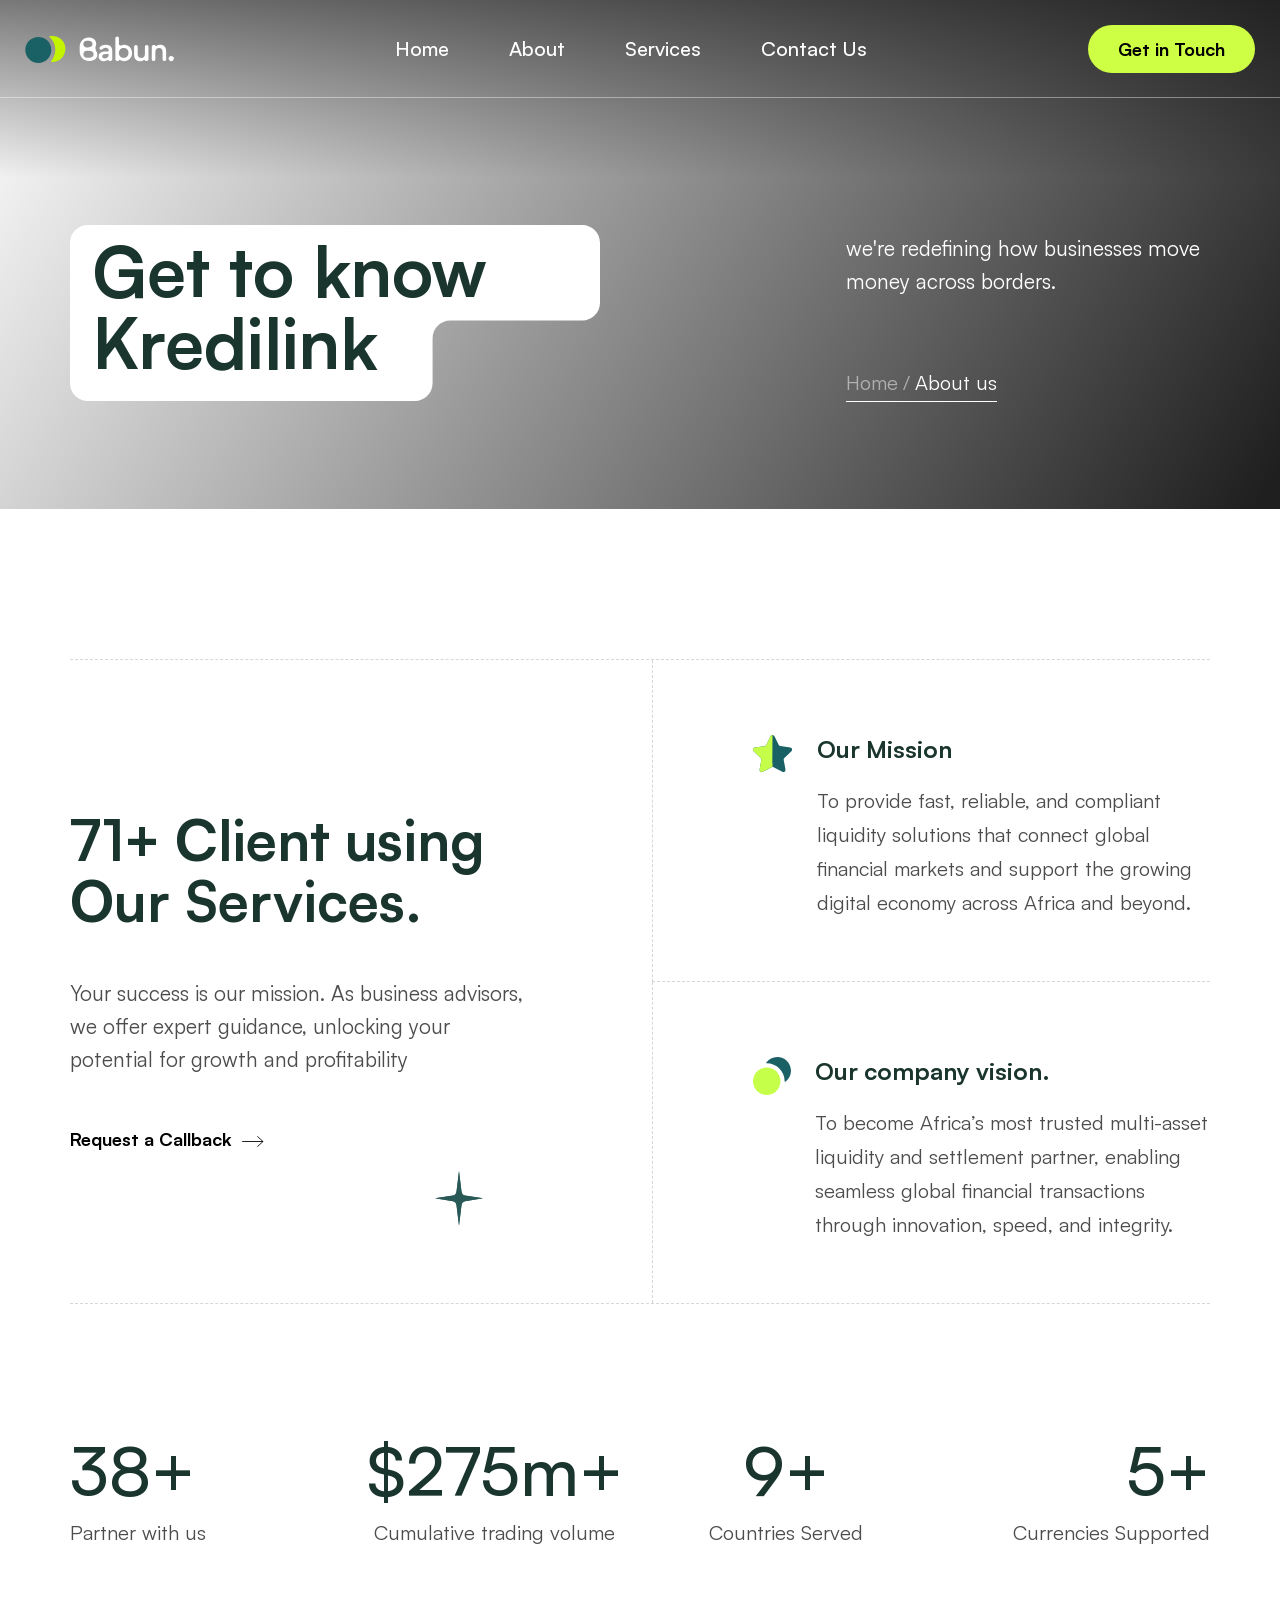
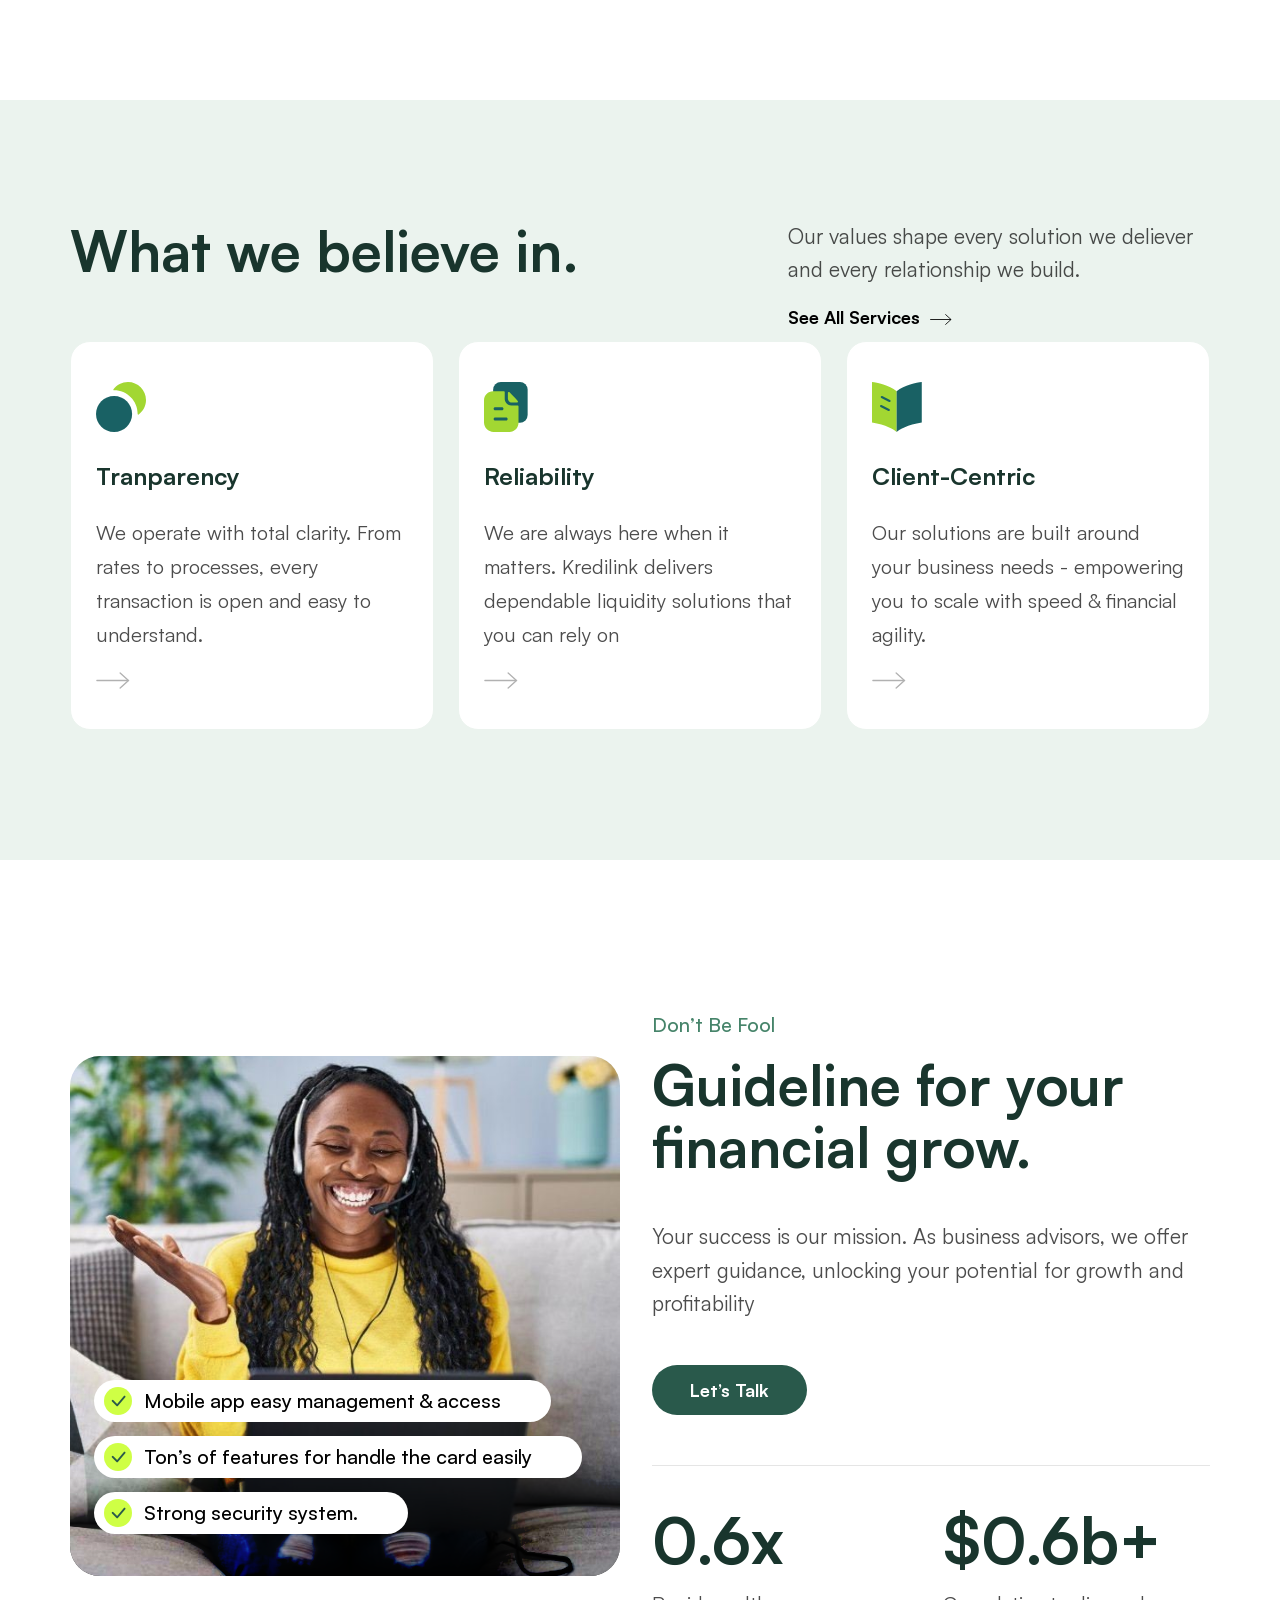
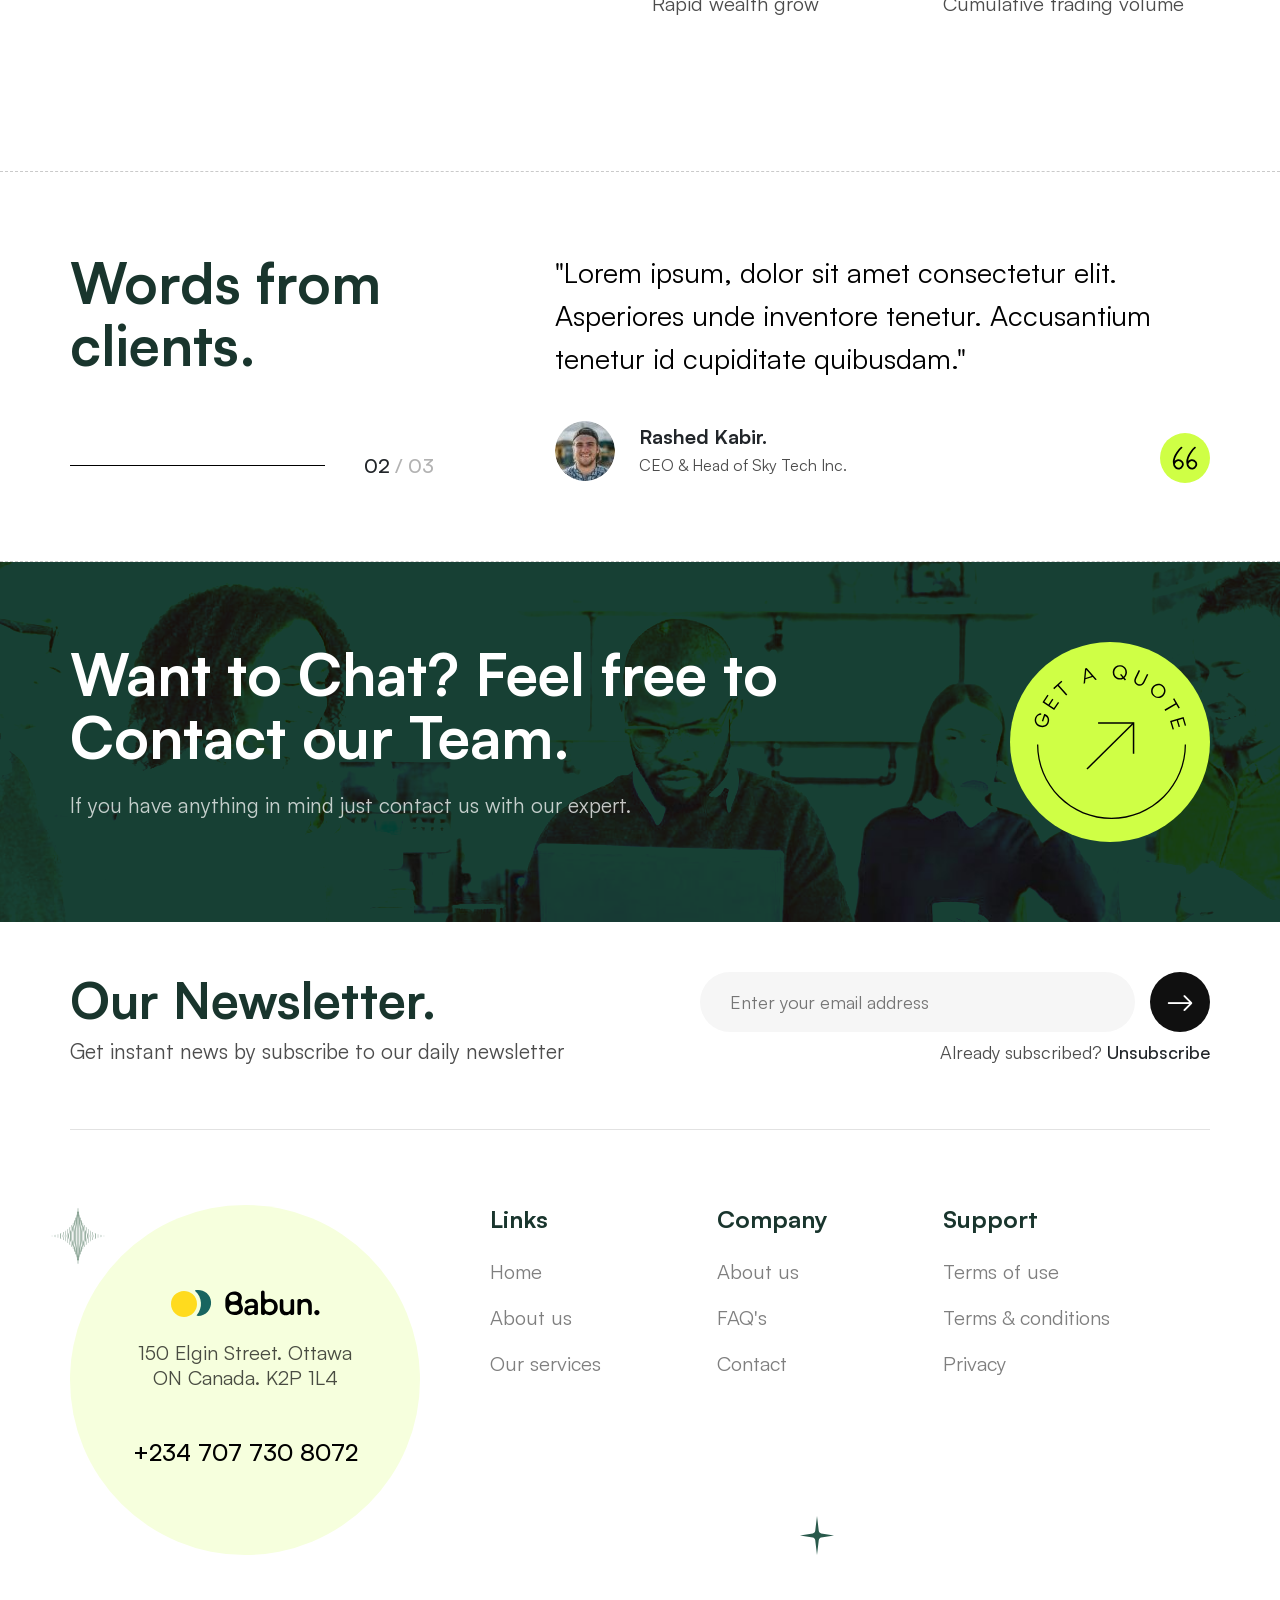
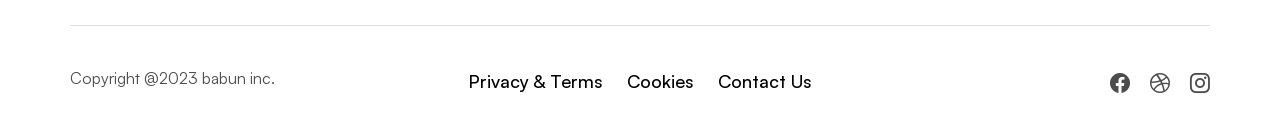
==== about.html @ 3e0ec075 "Add Bootstrap Validator and WOW.js for enhanced form validation and animations - Introduced `validat" ====
<!DOCTYPE html>
<html lang="en">

<head>
	<meta charset="UTF-8">
	<meta name="keywords" content="Digital marketing agency, Digital marketing company, Digital marketing services">
	<meta name="description" content="Babun is a beautiful website template designed for Business & Consulting websites.">
    <meta property="og:site_name" content="Babun">
    <meta property="og:url" content="https://creativegigstf.com">
    <meta property="og:type" content="website">
    <meta property="og:title" content="Babun - Business & Consulting HTML5 Template">
	<meta name='og:image' content='images/assets/ogg.png'>
	<!-- For IE -->
	<meta http-equiv="X-UA-Compatible" content="IE=edge">
	<!-- For Resposive Device -->
	<meta name="viewport" content="width=device-width, initial-scale=1.0">
	<!-- For Window Tab Color -->
	<!-- Chrome, Firefox OS and Opera -->
	<meta name="theme-color" content="#1A4137">
	<!-- Windows Phone -->
	<meta name="msapplication-navbutton-color" content="#1A4137">
	<!-- iOS Safari -->
	<meta name="apple-mobile-web-app-status-bar-style" content="#1A4137">
	<title>Kredilink - Your link to seamless payment solution</title>
	<!-- Favicon -->
	<link rel="icon" type="image/png" sizes="56x56" href="images/fav-icon/icon.png">
	<!-- Bootstrap CSS -->
	<link rel="stylesheet" type="text/css" href="css/bootstrap.min.css" media="all">
	<!-- Main style sheet -->
	<link rel="stylesheet" type="text/css" href="css/style.min.css" media="all">
	<!-- responsive style sheet -->
	<link rel="stylesheet" type="text/css" href="css/responsive.css" media="all">

	<!-- Fix Internet Explorer ______________________________________-->
	<!--[if lt IE 9]>
			<script src="http://html5shiv.googlecode.com/svn/trunk/html5.js"></script>
			<script src="vendor/html5shiv.js"></script>
			<script src="vendor/respond.js"></script>
		<![endif]-->
</head>

<body>
	<div class="main-page-wrapper">
		<!-- ===================================================
				Loading Transition
			==================================================== -->
		<div id="preloader">
			<div id="ctn-preloader" class="ctn-preloader">
				<div class="icon"><img src="images/loader.svg" alt="" class="m-auto d-block" width="60"></div>
				<div class="txt-loading">
					<span data-text-preloader="K" class="letters-loading">
						K
					</span>
					<span data-text-preloader="r" class="letters-loading">
						r
					</span>
					<span data-text-preloader="e" class="letters-loading">
						e
					</span>
					<span data-text-preloader="d" class="letters-loading">
						d
					</span>
					<span data-text-preloader="i" class="letters-loading">
						i
					</span>
					<span data-text-preloader="l" class="letters-loading">
						l
					</span>
					<span data-text-preloader="i" class="letters-loading">
						i
					</span>
					<span data-text-preloader="n" class="letters-loading">
						n
					</span>
					<span data-text-preloader="k" class="letters-loading">
						k
					</span>
				</div>
			</div>
		</div>

		
		<!-- 
		=============================================
				Theme Main Menu
		============================================== 
		-->
		<header class="theme-main-menu menu-overlay menu-style-one white-vr sticky-menu">
			<div class="inner-content position-relative">
				<div class="top-header">
					<div class="d-flex align-items-center justify-content-between">
						<div class="logo order-lg-0">
							<a href="index.html" class="d-flex align-items-center">
								<img src="images/logo/logo_01.svg" alt="">
							</a>
						</div>
						<!-- logo -->
						<div class="right-widget ms-auto ms-lg-0 me-3 me-lg-0 order-lg-3">
							<ul class="d-flex align-items-center style-none">
								<li class="d-none d-md-block"><a href="contact.html" class="btn-one tran3s">Get in Touch</a></li>
							</ul>
						</div> <!--/.right-widget-->
						<nav class="navbar navbar-expand-lg p0 order-lg-2">
							<button class="navbar-toggler d-block d-lg-none" type="button" data-bs-toggle="collapse"
								data-bs-target="#navbarNav" aria-controls="navbarNav" aria-expanded="false"
								aria-label="Toggle navigation">
								<span></span>
							</button>
							<div class="collapse navbar-collapse" id="navbarNav">
								<ul class="navbar-nav align-items-lg-center">
									<li class="d-block d-lg-none"><div class="logo"><a href="index.html" class="d-block"><img src="images/logo/logo_01.svg" alt=""></a></div></li>
									<li class="nav-item dropdown">
										<a class="nav-link dropdown-toggle" href="#" role="button" data-bs-toggle="dropdown"
											data-bs-auto-close="outside" aria-expanded="false">Home
										</a>
										<ul class="dropdown-menu">
                                            <li><a href="index.html" class="dropdown-item"><span>Finance</span></a></li>
                                            <li><a href="index-2.html" class="dropdown-item"><span>Business Consultancy</span></a></li>
                                            <li><a href="index-3.html" class="dropdown-item"><span>Banking</span></a></li>
                                            <li><a href="index-4.html" class="dropdown-item"><span>Payment Solution</span></a></li>
                                            <li><a href="index-5.html" class="dropdown-item"><span>Digital Agency</span></a></li>
                                            <li><a href="index-6.html" class="dropdown-item"><span>Marketing</span></a></li>
											<li><a href="index-7.html" class="dropdown-item"><span>Insurance</span></a></li>
											<li><a href="index-8.html" class="dropdown-item"><span>Tax Agency</span></a></li>
                                        </ul>
									</li>
									<li class="nav-item">
									<a class="nav-link" href="about.html" role="button">About</a>
								</li>
								<li class="nav-item">
									<a class="nav-link" href="services.html" role="button">Services</a>
								</li>
									<li class="nav-item">
										<a class="nav-link" href="contact.html" role="button">Contact Us</a>
									</li>
									<li class="d-md-none ps-2 pe-2"><a href="contact.html" class="btn-one w-100 mt-15 tran3s">Get in Touch</a></li>
								</ul>
							</div>
						</nav>
					</div>
				</div> <!--/.top-header-->
			</div> <!-- /.inner-content -->
		</header> 
		<!-- /.theme-main-menu -->



		<!-- 
		=============================================
			Inner Banner
		============================================== 
		-->
		<div class="inner-banner-one pt-225 lg-pt-200 md-pt-150 pb-100 md-pb-70 position-relative" style="background-image: url(images/media/img_26.jpg);">
			<div class="container position-relative">
				<div class="row align-items-center">
					<div class="col-lg-6">
						<h1 class="hero-heading d-inline-block position-relative me-xl-4">Get to know Kredilink<img src="images/shape/shape_25.svg" alt=""></h1>
					</div>
                    <div class="col-xl-4 col-lg-5 ms-auto">
                        <p class="text-white text-lg mb-70 lg-mb-40">we're redefining how businesses move money across borders.</p>
                        <ul class="style-none d-inline-flex pager">
                            <li><a href="#">Home</a></li>
                            <li>/</li>
                            <li>About us</li>
                        </ul>
                    </div>
				</div>
			</div>
		</div>
		<!-- /.inner-banner-one -->

		


		<!--
		=====================================================
			Text Feature One
		=====================================================
		-->
		<div class="text-feature-one mt-150 lg-mt-80">
			<div class="container">
				<div class="line-wrapper position-relative">
                    <div class="row align-items-center">
                        <div class="col-lg-5 wow fadeInLeft">
                            <div class="title-one">
                                <!-- <div class="upper-title">About us</div> -->
                                <h2>71+ Client using Our Services.</h2>
                            </div>
                            <!-- /.title-one -->
                            <p class="text-lg mt-45 lg-mt-30 mb-35 lg-mb-30">Your success is our mission. As business advisors, we offer expert guidance, unlocking your potential for growth and profitability</p>
                            <a href="contact.html" class="btn-three icon-link mt-15 md-mb-40">
                                <span>Request a Callback</span>
                                <img src="images/lazy.svg" data-src="images/icon/icon_09.svg" alt="" class="lazy-img icon ms-1">
                            </a>
                        </div>
                        <div class="col-lg-6 ms-auto wow fadeInRight">
                            <div class="card-style-three d-flex pt-75 lg-pt-40 pb-45 lg-pb-20">
                                <img src="images/lazy.svg" data-src="images/icon/icon_10.svg" alt="" class="lazy-img icon">
                                <div class="ps-4">
                                    <h4 class="fw-bold mb-20">Our Mission</h4>
                                    <p>To provide fast, reliable, and compliant liquidity solutions that connect global financial markets and support the growing digital economy across Africa and beyond.</p>
                                </div>
                            </div>
                            <!-- /.card-style-three -->
                            <div class="card-style-three d-flex pt-75 lg-pt-40 pb-45 lg-pb-20">
                                <img src="images/lazy.svg" data-src="images/icon/icon_11.svg" alt="" class="lazy-img icon">
                                <div class="ps-4">
                                    <h4 class="fw-bold mb-20">Our company vision.</h4>
                                    <p>To become Africa’s most trusted multi-asset liquidity and settlement partner, enabling seamless global financial transactions through innovation, speed, and integrity.</p>
                                </div>
                            </div>
                            <!-- /.card-style-three -->
                        </div>
                    </div>
                    <img src="images/lazy.svg" data-src="images/shape/shape_05.svg" alt="" class="lazy-img shapes shape_01">
                </div>

                <div class="counter-wrapper mt-80 lg-mt-20">
                    <div class="row">
                        <div class="col-md-3 col-6">
                            <div class="counter-block-two text-center text-md-start mt-35 wow fadeInUp">
                                <div class="main-count fw-500"><span class="counter">71</span>+</div>
                                <p class="m0 text-md">Partner with us</p>
                            </div>
                            <!-- /.counter-block-two -->
                        </div>
                        <div class="col-md-3 col-6">
                            <div class="counter-block-two text-center mt-35  wow fadeInUp" data-wow-delay="0.1s">
                                <div class="main-count fw-500">$<span class="counter">500</span>m+</div>
                                <p class="m0 text-md">Cumulative trading volume</p>
                            </div>
                            <!-- /.counter-block-two -->
                        </div>
                        <div class="col-md-3 col-6">
                            <div class="counter-block-two text-center mt-35  wow fadeInUp" data-wow-delay="0.2s">
                                <div class="main-count fw-500"><span class="counter">16</span>+</div>
                                <p class="m0 text-md">Countries Served</p>
                            </div>
                            <!-- /.counter-block-two -->
                        </div>
                        <div class="col-md-3 col-6">
                            <div class="counter-block-two text-center text-md-end mt-35  wow fadeInUp" data-wow-delay="0.3s">
                                <div class="main-count fw-500"><span class="counter">10</span>+</div>
                                <p class="m0 text-md">Currencies Supported</p>
                            </div>
                            <!-- /.counter-block-two -->
                        </div>
                    </div>
                </div>
                <!-- /.counter-wrapper -->
			</div>
		</div>
		<!-- /.text-feature-one -->

		

		<!-- 
		=============================================
			BLock Feature One
		============================================== 
		-->
		<div class="block-feature-one position-relative light-bg-deep mt-150 lg-mt-80 pt-120 lg-pt-60 pb-130 lg-pb-60">
			<div class="container">
				<div class="position-relative">
					<div class="row">
						<div class="col-md-6">
							<div class="title-one text-center text-md-start mb-30 sm-mb-10">
								<h2>What we believe in.</h2>
							</div>
							<!-- /.title-one -->
						</div>
					</div>
					<div class="row justify-content-center">
						<div class="col-lg-4 col-md-6 d-flex wow fadeInUp">
							<div class="card-style-two vstack tran3s w-100 mt-30">
								<img src="images/lazy.svg" data-src="images/icon/icon_06.svg" alt="" class="lazy-img icon me-auto">
								<h4 class="fw-bold mt-30 mb-25">Tranparency</h4>
								<p class="mb-20">We operate with total clarity. From rates to processes, every transaction is open and easy to understand.</p>
								<a href="service-details.html" class="arrow-btn tran3s mt-auto stretched-link"><img src="images/lazy.svg" data-src="images/icon/icon_09.svg" alt="" class="lazy-img"></a>
							</div>
							<!-- /.card-style-two -->
						</div>
						<div class="col-lg-4 col-md-6 d-flex wow fadeInUp" data-wow-delay="0.1s">
							<div class="card-style-two vstack tran3s w-100 mt-30">
								<img src="images/lazy.svg" data-src="images/icon/icon_07.svg" alt="" class="lazy-img icon me-auto">
								<h4 class="fw-bold mt-30 mb-25">Reliability</h4>
								<p class="mb-20">We are always here when it matters. Kredilink delivers dependable liquidity solutions that you can rely on</p>
								<a href="service-details.html" class="arrow-btn tran3s mt-auto stretched-link"><img src="images/lazy.svg" data-src="images/icon/icon_09.svg" alt="" class="lazy-img"></a>
							</div>
							<!-- /.card-style-two -->
						</div>
						<div class="col-lg-4 col-md-6 d-flex wow fadeInUp" data-wow-delay="0.2s">
							<div class="card-style-two vstack tran3s w-100 mt-30">
								<img src="images/lazy.svg" data-src="images/icon/icon_08.svg" alt="" class="lazy-img icon me-auto">
								<h4 class="fw-bold mt-30 mb-25">Client-Centric</h4>
								<p class="mb-20">Our solutions are built around your business needs - empowering you to scale with speed & financial agility.</p>
								<a href="service-details.html" class="arrow-btn tran3s mt-auto stretched-link"><img src="images/lazy.svg" data-src="images/icon/icon_09.svg" alt="" class="lazy-img"></a>
							</div>
							<!-- /.card-style-two -->
						</div>
					</div>

					<div class="section-subheading sm-mt-40">
						<p class="text-lg">Our values shape every solution we deliever and every relationship we build. </p>
						<a href="service-v1.html" class="btn-three icon-link">
							<span>See All Services</span>
							<img src="images/lazy.svg" data-src="images/icon/icon_09.svg" alt="" class="lazy-img icon ms-1">
						</a>
					</div>
					<!-- /.section-subheading -->
				</div>
			</div>
		</div>
		<!-- /.block-feature-one -->



        <!--
		=====================================================
			Text Feature Three
		=====================================================
		-->
		<div class="text-feature-three text-feature-one position-relative mt-150 lg-mt-80 pb-150 lg-pb-80">
			<div class="container">
				<div class="row align-items-center">
					<div class="col-xxl-5 col-lg-6 ms-auto d-flex flex-column order-lg-last wow fadeInRight">
						<div class="title-one">
							<div class="upper-title">Don’t Be Fool</div>
							<h2>Guideline for your financial grow.</h2>
						</div>
						<!-- /.title-one -->
						<p class="text-lg mt-35 lg-mt-10 mb-30">Your success is our mission. As business advisors, we offer expert guidance, unlocking your potential for growth and profitability</p>
						<div><a href="contact.html" class="btn-four mt-15">Let’s Talk</a></div>
						<div class="counter-wrapper mt-50 lg-mt-40 pt-5">
							<div class="row">
								<div class="col-xl-6 col-sm-5">
									<div class="counter-block-one mt-20">
										<div class="main-count fw-bold"><span class="counter">1.2</span>x</div>
										<p class="m0">Rapid wealth grow</p>
									</div>
									<!-- /.counter-block-one -->
								</div>
								<div class="col-xl-6 col-sm-7">
									<div class="counter-block-one mt-20">
										<div class="main-count fw-bold">$<span class="counter">1.3</span>b+</div>
										<p class="m0">Cumulative trading volume</p>
									</div>
									<!-- /.counter-block-one -->
								</div>
							</div>
						</div>
						<!-- /.counter-wrapper -->
					</div>
					<div class="col-xxl-7 col-lg-6 wow fadeInLeft">
						<div class="media-list-item me-auto pe-xxl-5 pe-4 ps-xxl-5 ps-4 pb-35 md-mt-40 d-flex align-items-end">
							<ul class="style-none">
								<li>Mobile app easy management & access</li>
								<li>Ton’s of features for handle the card easily</li>
								<li>Strong security system.</li>
							</ul>
						</div>
					</div>
				</div>
			</div>
		</div>
		<!-- /.text-feature-three -->



		<!-- 
		=============================================
			Feedback Section One
		============================================== 
		-->
		<div class="feedback-section-one top-border pt-80 pb-80">
			<div class="container">
				<div class="position-relative">
					<div class="title-one sm-mb-40">
						<h2>Words from <br> clients.</h2>
					</div>
					<!-- /.title-one -->
					<div class="feedback-slider-one">
						<div class="item">
							<div class="feedback-block-one">
								<div class="row align-items-end">
									<div class="col-md-7 ms-auto order-md-last">
										<blockquote>"Efficient problem-solving, insightful market analysis, and actionable plans made the consulting experience invaluable to our business's success."</blockquote>
										<div class="d-flex align-items-center">
											<img src="images/media/img_08.jpg" alt="" class="avatar rounded-circle">
											<div class="ps-4">
												<div class="name fw-bold text-dark">James Bond.</div>
												<p class="fs-6 m0">CEO & Head of Sky Tech Inc.</p>
											</div>
										</div>
									</div>
									<div class="col-md-4 order-md-first">
										<div class="d-flex align-items-center justify-content-between sm-mt-40">
											<div class="line"></div>
											<div class="count fw-500"><span class="text-dark">01</span>  /  03</div>
										</div>
									</div>
								</div>
							</div>
						</div>
						<div class="item">
							<div class="feedback-block-one">
								<div class="row align-items-end">
									<div class="col-md-7 ms-auto order-md-last">
										<blockquote>"Lorem ipsum, dolor sit amet consectetur elit. Asperiores unde inventore tenetur. Accusantium tenetur id cupiditate quibusdam."</blockquote>
										<div class="d-flex align-items-center">
											<img src="images/media/img_08.jpg" alt="" class="avatar rounded-circle">
											<div class="ps-4">
												<div class="name fw-bold text-dark">Rashed Kabir.</div>
												<p class="fs-6 m0">CEO & Head of Sky Tech Inc.</p>
											</div>
										</div>
									</div>
									<div class="col-md-4 order-md-first">
										<div class="d-flex align-items-center justify-content-between sm-mt-40">
											<div class="line"></div>
											<div class="count fw-500"><span class="text-dark">02</span>  /  03</div>
										</div>
									</div>
								</div>
							</div>
						</div>
						<div class="item">
							<div class="feedback-block-one">
								<div class="row align-items-end">
									<div class="col-md-7 ms-auto order-md-last">
										<blockquote>"Lorem ipsum dolor, sit amet consectetur adipisicing elit. Fuga sed nobis eveniet nisi provident aut excepturi reiciendis officiis quo."</blockquote>
										<div class="d-flex align-items-center">
											<img src="images/media/img_08.jpg" alt="" class="avatar rounded-circle">
											<div class="ps-4">
												<div class="name fw-bold text-dark">Zubayer Hasan.</div>
												<p class="fs-6 m0">CEO & Head of Sky Tech Inc.</p>
											</div>
										</div>
									</div>
									<div class="col-md-4 order-md-first">
										<div class="d-flex align-items-center justify-content-between sm-mt-40">
											<div class="line"></div>
											<div class="count fw-500"><span class="text-dark">03</span>  /  03</div>
										</div>
									</div>
								</div>
							</div>
						</div>
					</div>

					<div class="icon d-flex align-items-center justify-content-center rounded-circle"><img src="images/lazy.svg" data-src="images/icon/icon_12.svg" alt="" class="lazy-img"></div>
				</div>
			</div>
		</div>
		<!-- /.feedback-section-one -->



		<!--
		=====================================================
			Fancy Banner Three
		=====================================================
		-->
		<div class="fancy-banner-three position-relative wow fadeInUp">
			<div class="container">
				<div class="row align-content-center">
					<div class="col-lg-8 col-md-9">
						<div class="title-one mb-20 lg-mb-10">
							<h2 class="text-white">Want to Chat? Feel free to Contact our Team.</h2>
						</div>
						<!-- /.title-one -->
						<p class="text-lg m0 text-white opacity-75">If you have anything in mind just contact us with our expert.</p>
					</div>
					<div class="col-lg-4 col-md-3">
						<a href="https://wa.me/2347077308072" target="_blank" class="quote-btn color-two tran5s rounded-circle d-flex align-items-center justify-content-center ms-auto">
							<img src="images/lazy.svg" data-src="images/icon/icon_30.svg" alt="" class="lazy-img">
						</a>
					</div>
				</div>
			</div>
		</div>
		<!-- /.fancy-banner-three -->




		<!--
		=====================================================
			Newsletter Banner
		=====================================================
		-->
        <div class="newsletter-banner">
            <div class="container">
                <div class="main-wrapper bottom-border">
                    <div class="row">
                        <div class="col-lg-6">
                            <h2 class="fw-bold">Our Newsletter.</h2>
                            <p class="text-lg md-pb-20">Get instant news by subscribe to our daily newsletter</p>
                        </div>
                        <div class="col-lg-6">
                            <form action="#" class="me-auto ms-auto me-lg-0">
                                <div class="d-flex align-items-center justify-content-between">
                                    <input type="email" placeholder="Enter your email address">
                                    <button class="rounded-circle tran3s"><i class="bi bi-arrow-right"></i></button>
                                </div>
                                <p class="text-center text-lg-end m0 pt-5">Already subscribed? <a href="#" class="text-dark fw-500">Unsubscribe</a></p>
                            </form>
                        </div>
                    </div>
                </div>
                <!-- /.main-wrapper -->
            </div>
        </div>


		<!--
		=====================================================
			Footer Three
		=====================================================
		-->
		<div class="footer-three">
			<div class="container">
				<div class="inner-wrapper position-relative">
					<div class="row justify-content-between">
						<div class="col-lg-4 footer-intro mb-30">
							<div class="round-bg color-two rounded-circle text-center d-flex flex-column align-items-center justify-content-center">
								<div class="logo mb-15">
									<a href="index.html">
										<img src="images/logo/logo_02.svg" alt="">
									</a>
								</div>
								<!-- logo -->
								<p class="lh-sm mb-45 lg-mb-30">150 Elgin Street. Ottawa<br>ON Canada. K2P 1L4</p>
								<p class="m0"><a href="#">+234 707 730 8072</a></p>
							</div>
						</div>
						<div class="col-lg-2 col-sm-4 mb-20">
							<h5 class="footer-title">Links</h5>
							<ul class="footer-nav-link style-none">
								<li><a href="index.html">Home</a></li>
								<li><a href="about.html">About us</a></li>
								<li><a href="services.html">Our services</a></li>
							</ul>
						</div>
						<div class="col-lg-2 col-sm-4 mb-20">
							<h5 class="footer-title">Company</h5>
							<ul class="footer-nav-link style-none">
								<li><a href="about.html">About us</a></li>
								<li><a href="faq.html">FAQ's</a></li>
								<li><a href="contact.html">Contact</a></li>
							</ul>
						</div>
						<div class="col-xxl-2 col-lg-3 col-sm-4 mb-20">
							<h5 class="footer-title">Support</h5>
							<ul class="footer-nav-link style-none">
								<li><a href="contact.html">Terms of use</a></li>
								<li><a href="contact.html">Terms & conditions</a></li>
								<li><a href="contact.html">Privacy</a></li>
							</ul>
						</div>
					</div>
					<img src="images/lazy.svg" data-src="images/shape/shape_38.svg" alt="" class="lazy-img shapes shape_01">
					<img src="images/lazy.svg" data-src="images/shape/shape_39.svg" alt="" class="lazy-img shapes shape_02">
				</div> <!-- /.inner-wrapper -->
			</div>
			<div class="container">
				<div class="bottom-footer">
					<div class="row">
						<div class="col-xl-4 col-lg-3 order-lg-3 mb-15">
							<ul class="style-none d-flex align-items-center justify-content-center justify-content-lg-end social-icon">
								<li><a href="#"><i class="bi bi-facebook"></i></a></li>
								<li><a href="#"><i class="bi bi-dribbble"></i></a></li>
								<li><a href="#"><i class="bi bi-instagram"></i></a></li>
							</ul>
						</div>
						<div class="col-xl-4 col-lg-6 order-lg-2 mb-15">
							<ul class="style-none bottom-nav d-flex justify-content-center order-lg-last">
								<li><a href="contact.html">Privacy & Terms</a></li>
								<li><a href="contact.html">Cookies</a></li>
								<li><a href="contact.html">Contact Us</a></li>
							</ul>
						</div>
						<div class="col-xl-4 col-lg-3 order-lg-1 mb-15">
							<div class="copyright text-center text-lg-start order-lg-first">Copyright @2023 babun inc.</div>
						</div>
					</div>
				</div>
				<!-- /.bottom-footer -->
			</div>
		</div> <!-- /.footer-three -->


		<!-- Modal -->
        <div class="modal fade" id="loginModal" tabindex="-1" aria-hidden="true">
            <div class="modal-dialog modal-fullscreen modal-dialog-centered">
                <div class="container">
                    <div class="user-data-form modal-content">
                        <button type="button" class="btn-close" data-bs-dismiss="modal" aria-label="Close"></button>
						<div class="form-wrapper m-auto">
							<ul class="nav nav-tabs border-0 w-100" role="tablist">
								<li class="nav-item" role="presentation">
									<button class="nav-link active" data-bs-toggle="tab" data-bs-target="#fc1" role="tab">Login</button>
								</li>
								<li class="nav-item" role="presentation">
									<button class="nav-link" data-bs-toggle="tab" data-bs-target="#fc2" role="tab">Signup</button>
								</li>
							</ul>
							<div class="tab-content mt-30">
								<div class="tab-pane show active" role="tabpanel" id="fc1">
									<div class="text-center mb-20">
										<h2>Hi, Welcome Back!</h2>
										<p>Still don't have an account? <a href="#">Sign up</a></p>
									</div>
									<form action="#">
										<div class="row">
											<div class="col-12">
												<div class="input-group-meta position-relative mb-25">
													<label>Email*</label>
													<input type="email" placeholder="Youremail@gmail.com">
												</div>
											</div>
											<div class="col-12">
												<div class="input-group-meta position-relative mb-20">
													<label>Password*</label>
													<input type="password" placeholder="Enter Password" class="pass_log_id">
													<span class="placeholder_icon"><span class="passVicon"><img src="images/icon/icon_13.svg" alt=""></span></span>
												</div>
											</div>
											<div class="col-12">
												<div class="agreement-checkbox d-flex justify-content-between align-items-center">
													<div>
														<input type="checkbox" id="remember">
														<label for="remember">Keep me logged in</label>
													</div>
													<a href="#">Forget Password?</a>
												</div> <!-- /.agreement-checkbox -->
											</div>
											<div class="col-12">
												<button class="btn-four w-100 tran3s d-block mt-20">Login</button>
											</div>
										</div>
									</form>
								</div>
								<!-- /.tab-pane -->
								<div class="tab-pane" role="tabpanel" id="fc2">
									<div class="text-center mb-20">
										<h2>Register</h2>
										<p>Already have an account? <a href="#">Login</a></p>
									</div>
									<form action="#">
										<div class="row">
											<div class="col-12">
												<div class="input-group-meta position-relative mb-25">
													<label>Name*</label>
													<input type="text" placeholder="Zubayer Hasan">
												</div>
											</div>
											<div class="col-12">
												<div class="input-group-meta position-relative mb-25">
													<label>Email*</label>
													<input type="email" placeholder="zubayerhasan@gmail.com">
												</div>
											</div>
											<div class="col-12">
												<div class="input-group-meta position-relative mb-20">
													<label>Password*</label>
													<input type="password" placeholder="Enter Password" class="pass_log_id">
													<span class="placeholder_icon"><span class="passVicon"><img src="images/icon/icon_13.svg" alt=""></span></span>
												</div>
											</div>
											<div class="col-12">
												<div class="agreement-checkbox d-flex justify-content-between align-items-center">
													<div>
														<input type="checkbox" id="remember2">
														<label for="remember2">By hitting the "Register" button, you agree to the <a href="#">Terms conditions</a> & <a href="#">Privacy Policy</a></label>
													</div>
												</div> <!-- /.agreement-checkbox -->
											</div>
											<div class="col-12">
												<button class="btn-four w-100 tran3s d-block mt-20">Sign up</button>
											</div>
										</div>
									</form>
								</div>
								<!-- /.tab-pane -->
							</div>
							
							<div class="d-flex align-items-center mt-30 mb-10">
								<div class="line"></div>
								<span class="pe-3 ps-3 fs-6">OR</span>
								<div class="line"></div>
							</div>
							<div class="row">
								<div class="col-sm-6">
									<a href="#" class="social-use-btn d-flex align-items-center justify-content-center tran3s w-100 mt-10">
										<img src="images/icon/google.png" alt="">
										<span class="ps-3">Signup with Google</span>
									</a>
								</div>
								<div class="col-sm-6">
									<a href="#" class="social-use-btn d-flex align-items-center justify-content-center tran3s w-100 mt-10">
										<img src="images/icon/facebook.png" alt="">
										<span class="ps-3">Signup with Facebook</span>
									</a>
								</div>
							</div>
						</div>
						<!-- /.form-wrapper -->
                    </div>
                    <!-- /.user-data-form -->
                </div>
            </div>
        </div>


		<button class="scroll-top">
			<i class="bi bi-arrow-up-short"></i>
		</button>




		<!-- Optional JavaScript _____________________________  -->

		<!-- jQuery first, then Bootstrap JS -->
		<!-- jQuery -->
		<script src="vendor/jquery.min.js"></script>
		<!-- Bootstrap JS -->
		<script src="vendor/bootstrap/js/bootstrap.bundle.min.js"></script>
		<!-- WOW js -->
		<script src="vendor/wow/wow.min.js"></script>
		<!-- Slick Slider -->
		<script src="vendor/slick/slick.min.js"></script>
		<!-- Fancybox -->
		<script src="vendor/fancybox/dist/jquery.fancybox.min.js"></script>
		<!-- Lazy -->
		<script src="vendor/jquery.lazy.min.js"></script>
		<!-- js Counter -->
		<script src="vendor/jquery.counterup.min.js"></script>
		<script src="vendor/jquery.waypoints.min.js"></script>
		
		<!-- validator js -->
		<script src="vendor/validator.js"></script>

		<!-- Theme js -->
		<script src="js/theme.js"></script>
	</div> <!-- /.main-page-wrapper -->
</body>

</html>
---- css/style.min.css ----
@import"../fonts/Satoshi/css/satoshi.css";@import"../fonts/ClashDisplay/css/clash-display.css";@import"../fonts/Magnita/Magnita.css";@import"../fonts/bootstrap-icons-1.10.2/font.css";::-webkit-scrollbar{width:5px}::-webkit-scrollbar-track{background:#fff}::-webkit-scrollbar-thumb{background:#19352d;border-radius:0}body{font-family:"Satoshi";font-weight:normal;font-size:20px;position:relative;color:rgba(0,0,0,.7)}.main-page-wrapper{overflow-x:hidden}.h1,h1,.h2,h2,.h3,h3,.h4,h4,.h5,h5,.h6,h6{font-weight:500;color:#19352d}.h1,h1{font-size:85px;line-height:1.023em}.h2,h2{font-size:64px;line-height:1.1em}.h4,h4{font-size:24px}p{line-height:1.7em}.text-xl{font-size:28px;line-height:1.5em}.text-lg{font-size:24px;line-height:1.583em}.text-md{font-size:22px}hr{opacity:.09;margin:5px 0}.fw-600{font-weight:600}.fw-500{font-weight:500}.border-30{border-radius:30px}.border-40{border-radius:40px}.border-100{border-radius:100px}.shapes{position:absolute;z-index:-1}.light-bg{background-color:#edf1ee}.light-bg-deep{background-color:#ebf3ee}.font-magnita{font-family:"Magnita"}.light-bg-page-wrapper{background:#edf8eb}.color-deep{color:#1f5e59}.box-layout{margin:30px}.ctn-preloader{height:100%;position:fixed;left:0;top:0;width:100%;z-index:999999;background:#fff;display:flex;align-items:center;justify-content:center;flex-direction:column}.ctn-preloader .icon{animation:rotated 8s infinite linear}.ctn-preloader .txt-loading{-webkit-user-select:none;-moz-user-select:none;user-select:none;margin-top:30px}.ctn-preloader .txt-loading .letters-loading{font-family:"ClashDisplay";font-weight:500;letter-spacing:8px;display:inline-block;color:rgba(12,58,48,.12);position:relative;font-size:40px;line-height:30px}.ctn-preloader .txt-loading .letters-loading::before{animation:letters-loading 4s infinite;color:#0c3a30;content:attr(data-text-preloader);left:0;opacity:0;top:0;line-height:30px;position:absolute}.ctn-preloader .txt-loading .letters-loading:nth-child(2):before{animation-delay:.2s}.ctn-preloader .txt-loading .letters-loading:nth-child(3):before{animation-delay:.4s}.ctn-preloader .txt-loading .letters-loading:nth-child(4):before{animation-delay:.6s}.ctn-preloader .txt-loading .letters-loading:nth-child(5):before{animation-delay:.8s}.ctn-preloader .txt-loading .letters-loading:nth-child(6):before{animation-delay:1s}.ctn-preloader .txt-loading .letters-loading:nth-child(7):before{animation-delay:1.2s}.ctn-preloader .txt-loading .letters-loading:nth-child(8):before{animation-delay:1.4s}@keyframes spinner{to{transform:rotateZ(360deg)}}@keyframes letters-loading{0%,75%,100%{opacity:0;transform:rotateY(-90deg)}25%,50%{opacity:1;transform:rotateY(0deg)}}.scroll-top{width:35px;height:35px;line-height:32px;font-weight:900;position:fixed;bottom:20px;right:5px;z-index:99;text-align:center;color:#19352d;font-size:25px;cursor:pointer;border-radius:50%;background:#cfff45;transition:all .3s ease-in-out}.scroll-top:after{position:absolute;z-index:-1;content:"";top:100%;left:5%;height:10px;width:90%;opacity:1;background:radial-gradient(ellipse at center, rgba(0, 0, 0, 0.25) 0%, rgba(0, 0, 0, 0) 80%)}.tran3s{transition:all .3s ease-in-out}.tran4s{transition:all .4s ease-in-out}.tran5s{transition:all .5s ease-in-out}.tran6s{transition:all .6s ease-in-out}.btn-one{font-weight:700;font-size:18px;line-height:48px;padding:0 30px;text-align:center;border-radius:40px;color:#000;background-color:#cfff45;transition:all .3s ease-in-out 0s}.btn-one:hover{background-color:#29594b;color:#fff}.btn-two{font-weight:500;font-size:20px;color:#fff;line-height:52px;text-align:center;padding:0 35px;border:1px solid #fff;border-radius:50px;transition:all .3s ease-in-out 0s}.btn-two .icon{width:1.35em}.btn-two:hover{background:#29594b;border-color:#29594b}.btn-three{font-size:18px;font-weight:700;color:#000}.btn-three img{width:22px;margin-top:3px}.btn-three:hover span{text-decoration:underline}.btn-three.border-style{border:1px solid #000;border-radius:40px;padding:12px 25px;transition:all .3s ease-in-out 0s}.btn-three.border-style:hover{background-color:#d0ff45;border-color:#d0ff45}.btn-three.border-style:hover span{text-decoration:none}.btn-four{font-weight:700;font-size:18px;line-height:50px;padding:0 38px;text-align:center;border-radius:50px;color:#fff;background-color:#29594b;transition:all .3s ease-in-out 0s}.btn-four:hover{background-color:#cfff45;color:#000}.btn-five .text{font-weight:500;font-style:italic;color:#19352d;text-decoration:underline}.btn-five .icon{width:48px;height:48px;background:#29594b;color:#fff;font-size:22px;margin-left:12px}.btn-five:hover .icon{background:#cfff45;color:#19352d}.btn-six{font-weight:700;font-size:18px;line-height:48px;padding:0 38px;text-align:center;border-radius:50px;color:#29594b;border:1px solid #29594b;transition:all .3s ease-in-out 0s}.btn-six:hover{background-color:#cfff45;border-color:#cfff45;color:#000}.btn-seven .text{font-weight:500;font-style:italic;color:#19352d}.btn-seven .icon{width:50px;height:50px;background:#29594b;margin-left:45px;position:relative}.btn-seven .icon:before{content:"";position:absolute;width:30px;height:2px;background:#29594b;left:-30px;top:50%}.btn-seven:hover .text{text-decoration:underline}.btn-eight .text{font-weight:700;font-size:18px;color:#19352d}.btn-eight .icon{width:45px;height:45px;border:1px solid #fff;font-size:20px;background:#29594b;color:#fff;margin-left:10px;transition:all .3s ease-in-out 0s}.btn-eight:hover .text{text-decoration:underline}.btn-eight:hover .icon{background:#cfff45;color:#19352d}.btn-nine{font-size:40px;width:105px;height:105px;color:#19352d;border:1px solid #29594b}.btn-nine:hover{background:#cfff45;border-color:#cfff45}.btn-ten{font-size:18px;font-weight:700;padding:0 35px;min-width:160px;text-align:center;background:#101010;color:#fff;line-height:50px}.btn-ten:hover{background:#29594b}.btn-eleven .text{font-weight:700;font-size:18px;color:#000}.btn-eleven .icon{width:45px;height:45px;background:#000;margin-left:38px;position:relative}.btn-eleven .icon img{width:30px}.btn-eleven .icon:before{content:"";position:absolute;width:26px;height:2px;background:#000;left:-26px;top:50%}.btn-eleven:hover .text{text-decoration:underline}.btn-eleven:hover .icon{background:#29594b}.btn-twelve{font-family:"ClashDisplay";font-weight:600;text-transform:uppercase;font-size:16px;line-height:50px;padding:0 30px;text-align:center;border-radius:40px;color:#000;background-color:#e6fd5a;transition:all .3s ease-in-out 0s}.btn-twelve:hover{background-color:#000;color:#fff}.btn-thirteen{font-family:"ClashDisplay";font-weight:600;text-transform:uppercase;font-size:16px;line-height:50px;padding:0 30px;text-align:center;border-radius:40px;color:#fff;min-width:175px;background-color:#202020;transition:all .3s ease-in-out 0s}.btn-thirteen:hover{background-color:#e6fd5a;color:#000}.btn-fourteen{width:50px;height:50px;border-radius:50%;font-size:20px;line-height:46px;text-align:center;color:#fff;background-color:#202020;transition:all .3s ease-in-out 0s}.btn-fourteen:hover{background-color:#e6fd5a;color:#000}.btn-fifteen{line-height:46px;border:2px solid #000;border-radius:40px;font-size:18px;font-weight:700;min-width:135px;padding:0 30px;text-align:center;color:#000;background-color:#dfff5e;transition:all .3s ease-in-out 0s}.btn-fifteen:hover{background-color:#000;color:#fff}.btn-sixteen{color:#000;font-weight:700;font-size:18px;padding:0 35px;line-height:50px;border:1px solid #000;position:relative;display:inline-block;background:#fff}.btn-sixteen:before{position:absolute;content:"";top:-14px;height:14px;width:calc(100% + 3px);left:6px;transform:skewX(-45deg);background:#000;transition:all .3s ease-in-out 0s}.btn-sixteen:after{position:absolute;content:"";right:-16px;height:calc(100% + 1px);width:15px;top:-7px;transform:skewY(-45deg);background:#000;transition:all .3s ease-in-out 0s}.btn-sixteen:hover{background:#dfff5e}.btn-seventeen{color:#000;font-weight:500;padding:0 30px;line-height:55px;border-radius:40px;background:#ffe86b}.btn-seventeen i{margin-left:8px}.btn-seventeen:hover{background:#dfff5e}.btn-eighteen{font-size:18px;color:#fff;font-weight:700;padding:0 38px;line-height:52px;border-radius:10px;background:#1f5e59;text-align:center}.btn-eighteen:hover{background:#cfff45;color:#19352d}.btn-nineteen{font-size:18px;color:#1f5e59;font-weight:700;padding:0 30px;line-height:50px;border:1px solid #1f5e59;border-radius:10px;text-align:center}.btn-nineteen:hover{background:#1f5e59;color:#fff}.btn-twenty{font-weight:500;text-transform:uppercase;font-size:16px;line-height:55px;padding:0 45px;text-align:center;border-radius:40px;color:#1f5e59;min-width:175px;background-color:#d0ff45;transition:all .3s ease-in-out 0s}.btn-twenty:hover{background-color:#e6fd5a;color:#000}.btn-twentyOne{font-weight:500;font-size:18px;line-height:55px;padding:0 38px;text-align:center;border-radius:40px;color:#000;background-color:#ffdb1e;transition:all .3s ease-in-out 0s}.btn-twentyOne:hover{background-color:#000;color:#fff}.btn-twentytwo{font-weight:500;font-size:18px;line-height:53px;padding:0 38px;text-align:center;border-radius:40px;color:#fff;border:1px solid #fff;transition:all .3s ease-in-out 0s}.btn-twentytwo:hover{background-color:#cfff45;border-color:#cfff45;color:#000}.title-one .upper-title{font-weight:500;margin-bottom:14px;color:#46846a}.title-one h2{font-weight:700}.title-two .upper-title{font-weight:500;margin-bottom:5px;color:#1ca161}.title-two h2{font-size:72px;font-weight:700;line-height:1.027em;color:#0e3e2f}.title-two h2 span{color:#e6fd5a}.title-two .upper-title-two{text-transform:uppercase;font-size:18px;letter-spacing:2px;color:rgba(0,0,0,.4)}.title-three .upper-title{font-weight:700;letter-spacing:2px;font-size:14px;text-transform:uppercase;margin-bottom:15px;color:#1ca161}.title-three h2{font-weight:700;line-height:1.03em;color:#0e3e2f}.title-four h2{font-family:"Magnita";font-size:68px;line-height:1.323em;color:#000}*{margin:0;padding:0;box-sizing:border-box}a{text-decoration:none;display:inline-block;color:inherit}a:hover,a:focus,a:visited{text-decoration:none;outline:none}img{max-width:100%;display:block}button{border:none;outline:none;box-shadow:none;display:block;padding:0;cursor:pointer;background:rgba(0,0,0,0);color:inherit}button:focus{outline:none}input,textarea{outline:none;box-shadow:none;transition:all .3s ease-in-out}audio,video,canvas{max-width:100%}iframe{border:none !important}.style-none{list-style:none;padding-left:0;margin-bottom:0}.p0{padding:0 !important}.m0{margin:0 !important}.theme-mb-0{margin-bottom:0}.theme-pb-0{padding-bottom:0}.pt-5{padding-top:5px !important}.pt-10{padding-top:10px}.pt-15{padding-top:15px}.pt-20{padding-top:20px}.pt-25{padding-top:25px}.pt-30{padding-top:30px}.pt-35{padding-top:35px}.pt-40{padding-top:40px}.pt-45{padding-top:45px}.pt-50{padding-top:50px}.pt-55{padding-top:55px}.pt-60{padding-top:60px}.pt-65{padding-top:65px}.pt-70{padding-top:70px}.pt-75{padding-top:75px}.pt-80{padding-top:80px}.pt-85{padding-top:85px}.pt-90{padding-top:90px}.pt-95{padding-top:95px}.pt-100{padding-top:100px}.pt-110{padding-top:110px}.pt-120{padding-top:120px}.pt-130{padding-top:130px}.pt-140{padding-top:140px}.pt-150{padding-top:150px}.pt-160{padding-top:160px}.pt-170{padding-top:170px}.pt-180{padding-top:180px}.pt-190{padding-top:190px}.pt-200{padding-top:200px}.pt-225{padding-top:225px}.pt-250{padding-top:250px}.pt-300{padding-top:300px}.pt-350{padding-top:350px}.pb-5{padding-bottom:5px !important}.pb-10{padding-bottom:10px}.pb-15{padding-bottom:15px}.pb-20{padding-bottom:20px}.pb-25{padding-bottom:25px}.pb-30{padding-bottom:30px}.pb-35{padding-bottom:35px}.pb-40{padding-bottom:40px}.pb-45{padding-bottom:45px}.pb-50{padding-bottom:50px}.pb-55{padding-bottom:55px}.pb-60{padding-bottom:60px}.pb-65{padding-bottom:65px}.pb-70{padding-bottom:70px}.pb-75{padding-bottom:75px}.pb-80{padding-bottom:80px}.pb-85{padding-bottom:85px}.pb-90{padding-bottom:90px}.pb-95{padding-bottom:95px}.pb-100{padding-bottom:100px}.pb-110{padding-bottom:110px}.pb-120{padding-bottom:120px}.pb-130{padding-bottom:130px}.pb-140{padding-bottom:140px}.pb-150{padding-bottom:150px}.pb-160{padding-bottom:160px}.pb-170{padding-bottom:170px}.pb-180{padding-bottom:180px}.pb-190{padding-bottom:190px}.pb-200{padding-bottom:200px}.pb-225{padding-bottom:225px}.pb-250{padding-bottom:250px}.pb-300{padding-bottom:300px}.pb-350{padding-bottom:350px}.mt-5{margin-top:5px !important}.mt-10{margin-top:10px}.mt-15{margin-top:15px}.mt-20{margin-top:20px}.mt-25{margin-top:25px}.mt-30{margin-top:30px}.mt-35{margin-top:35px}.mt-40{margin-top:40px}.mt-45{margin-top:45px}.mt-50{margin-top:50px}.mt-55{margin-top:55px}.mt-60{margin-top:60px}.mt-65{margin-top:65px}.mt-70{margin-top:70px}.mt-75{margin-top:75px}.mt-80{margin-top:80px}.mt-85{margin-top:85px}.mt-90{margin-top:90px}.mt-95{margin-top:95px}.mt-100{margin-top:100px}.mt-110{margin-top:110px}.mt-120{margin-top:120px}.mt-130{margin-top:130px}.mt-140{margin-top:140px}.mt-150{margin-top:150px}.mt-160{margin-top:160px}.mt-170{margin-top:170px}.mt-180{margin-top:180px}.mt-190{margin-top:190px}.mt-200{margin-top:200px}.mt-225{margin-top:225px}.mt-250{margin-top:250px}.mt-300{margin-top:300px}.mt-350{margin-top:350px}.mb-5{margin-bottom:5px !important}.mb-10{margin-bottom:10px}.mb-15{margin-bottom:15px}.mb-20{margin-bottom:20px}.mb-25{margin-bottom:25px}.mb-30{margin-bottom:30px}.mb-35{margin-bottom:35px}.mb-40{margin-bottom:40px}.mb-45{margin-bottom:45px}.mb-50{margin-bottom:50px}.mb-55{margin-bottom:55px}.mb-60{margin-bottom:60px}.mb-65{margin-bottom:65px}.mb-70{margin-bottom:70px}.mb-75{margin-bottom:75px}.mb-80{margin-bottom:80px}.mb-85{margin-bottom:85px}.mb-90{margin-bottom:90px}.mb-95{margin-bottom:95px}.mb-100{margin-bottom:100px}.mb-110{margin-bottom:110px}.mb-120{margin-bottom:120px}.mb-130{margin-bottom:130px}.mb-140{margin-bottom:140px}.mb-150{margin-bottom:150px}.mb-160{margin-bottom:160px}.mb-170{margin-bottom:170px}.mb-180{margin-bottom:180px}.mb-190{margin-bottom:190px}.mb-200{margin-bottom:200px}.mb-225{margin-bottom:225px}.mb-250{margin-bottom:250px}.mb-300{margin-bottom:300px}.mb-350{margin-bottom:350px}@media(max-width: 1399px){.xl-p0{padding:0 !important}.xl-m0{margin:0 !important}.xl-pt-10{padding-top:10px !important}.xl-pt-20{padding-top:20px !important}.xl-pt-30{padding-top:30px !important}.xl-pt-40{padding-top:40px !important}.xl-pt-50{padding-top:50px !important}.xl-pt-60{padding-top:60px !important}.xl-pt-70{padding-top:70px !important}.xl-pt-80{padding-top:80px !important}.xl-pt-90{padding-top:90px !important}.xl-pt-100{padding-top:100px !important}.xl-pt-110{padding-top:110px !important}.xl-pt-120{padding-top:120px !important}.xl-pt-130{padding-top:130px !important}.xl-pt-140{padding-top:140px !important}.xl-pt-150{padding-top:150px !important}.xl-pt-200{padding-top:200px !important}.xl-pb-10{padding-bottom:10px !important}.xl-pb-20{padding-bottom:20px !important}.xl-pb-30{padding-bottom:30px !important}.xl-pb-40{padding-bottom:40px !important}.xl-pb-50{padding-bottom:50px !important}.xl-pb-60{padding-bottom:60px !important}.xl-pb-70{padding-bottom:70px !important}.xl-pb-80{padding-bottom:80px !important}.xl-pb-90{padding-bottom:90px !important}.xl-pb-100{padding-bottom:100px !important}.xl-pb-110{padding-bottom:110px !important}.xl-pb-120{padding-bottom:120px !important}.xl-pb-130{padding-bottom:130px !important}.xl-pb-140{padding-bottom:140px !important}.xl-pb-150{padding-bottom:150px !important}.xl-pb-200{padding-bottom:200px !important}.xl-mt-10{margin-top:10px !important}.xl-mt-20{margin-top:20px !important}.xl-mt-30{margin-top:30px !important}.xl-mt-40{margin-top:40px !important}.xl-mt-50{margin-top:50px !important}.xl-mt-60{margin-top:60px !important}.xl-mt-70{margin-top:70px !important}.xl-mt-80{margin-top:80px !important}.xl-mt-90{margin-top:90px !important}.xl-mt-100{margin-top:100px !important}.xl-mt-110{margin-top:110px !important}.xl-mt-120{margin-top:120px !important}.xl-mt-130{margin-top:130px !important}.xl-mt-140{margin-top:140px !important}.xl-mt-150{margin-top:150px !important}.xl-mt-200{margin-top:200px !important}.xl-mb-10{margin-bottom:10px !important}.xl-mb-20{margin-bottom:20px !important}.xl-mb-30{margin-bottom:30px !important}.xl-mb-40{margin-bottom:40px !important}.xl-mb-50{margin-bottom:50px !important}.xl-mb-60{margin-bottom:60px !important}.xl-mb-70{margin-bottom:70px !important}.xl-mb-80{margin-bottom:80px !important}.xl-mb-90{margin-bottom:90px !important}.xl-mb-100{margin-bottom:100px !important}.xl-mb-110{margin-bottom:110px !important}.xl-mb-120{margin-bottom:120px !important}.xl-mb-130{margin-bottom:130px !important}.xl-mb-140{margin-bottom:140px !important}.xl-mb-150{margin-bottom:150px !important}.xl-mb-200{margin-bottom:200px !important}}@media(max-width: 1199px){.lg-p0{padding:0 !important}.lg-m0{margin:0 !important}.lg-pt-10{padding-top:10px !important}.lg-pt-20{padding-top:20px !important}.lg-pt-30{padding-top:30px !important}.lg-pt-40{padding-top:40px !important}.lg-pt-50{padding-top:50px !important}.lg-pt-60{padding-top:60px !important}.lg-pt-70{padding-top:70px !important}.lg-pt-80{padding-top:80px !important}.lg-pt-90{padding-top:90px !important}.lg-pt-100{padding-top:100px !important}.lg-pt-110{padding-top:110px !important}.lg-pt-120{padding-top:120px !important}.lg-pt-130{padding-top:130px !important}.lg-pt-140{padding-top:140px !important}.lg-pt-150{padding-top:150px !important}.lg-pt-200{padding-top:200px !important}.lg-pb-10{padding-bottom:10px !important}.lg-pb-20{padding-bottom:20px !important}.lg-pb-30{padding-bottom:30px !important}.lg-pb-40{padding-bottom:40px !important}.lg-pb-50{padding-bottom:50px !important}.lg-pb-60{padding-bottom:60px !important}.lg-pb-70{padding-bottom:70px !important}.lg-pb-80{padding-bottom:80px !important}.lg-pb-90{padding-bottom:90px !important}.lg-pb-100{padding-bottom:100px !important}.lg-pb-110{padding-bottom:110px !important}.lg-pb-120{padding-bottom:120px !important}.lg-pb-130{padding-bottom:130px !important}.lg-pb-140{padding-bottom:140px !important}.lg-pb-150{padding-bottom:150px !important}.lg-pb-200{padding-bottom:200px !important}.lg-mt-10{margin-top:10px !important}.lg-mt-20{margin-top:20px !important}.lg-mt-30{margin-top:30px !important}.lg-mt-40{margin-top:40px !important}.lg-mt-50{margin-top:50px !important}.lg-mt-60{margin-top:60px !important}.lg-mt-70{margin-top:70px !important}.lg-mt-80{margin-top:80px !important}.lg-mt-90{margin-top:90px !important}.lg-mt-100{margin-top:100px !important}.lg-mt-110{margin-top:110px !important}.lg-mt-120{margin-top:120px !important}.lg-mt-130{margin-top:130px !important}.lg-mt-140{margin-top:140px !important}.lg-mt-150{margin-top:150px !important}.lg-mt-200{margin-top:200px !important}.lg-mb-10{margin-bottom:10px !important}.lg-mb-20{margin-bottom:20px !important}.lg-mb-30{margin-bottom:30px !important}.lg-mb-40{margin-bottom:40px !important}.lg-mb-50{margin-bottom:50px !important}.lg-mb-60{margin-bottom:60px !important}.lg-mb-70{margin-bottom:70px !important}.lg-mb-80{margin-bottom:80px !important}.lg-mb-90{margin-bottom:90px !important}.lg-mb-100{margin-bottom:100px !important}.lg-mb-110{margin-bottom:110px !important}.lg-mb-120{margin-bottom:120px !important}.lg-mb-130{margin-bottom:130px !important}.lg-mb-140{margin-bottom:140px !important}.lg-mb-150{margin-bottom:150px !important}.lg-mb-200{margin-bottom:200px !important}}@media(max-width: 991px){.md-p0{padding:0 !important}.md-m0{margin:0 !important}.md-pt-10{padding-top:10px !important}.md-pt-20{padding-top:20px !important}.md-pt-30{padding-top:30px !important}.md-pt-40{padding-top:40px !important}.md-pt-50{padding-top:50px !important}.md-pt-60{padding-top:60px !important}.md-pt-70{padding-top:70px !important}.md-pt-80{padding-top:80px !important}.md-pt-90{padding-top:90px !important}.md-pt-100{padding-top:100px !important}.md-pt-110{padding-top:110px !important}.md-pt-120{padding-top:120px !important}.md-pt-130{padding-top:130px !important}.md-pt-140{padding-top:140px !important}.md-pt-150{padding-top:150px !important}.md-pt-200{padding-top:200px !important}.md-pb-10{padding-bottom:10px !important}.md-pb-20{padding-bottom:20px !important}.md-pb-30{padding-bottom:30px !important}.md-pb-40{padding-bottom:40px !important}.md-pb-50{padding-bottom:50px !important}.md-pb-60{padding-bottom:60px !important}.md-pb-70{padding-bottom:70px !important}.md-pb-80{padding-bottom:80px !important}.md-pb-90{padding-bottom:90px !important}.md-pb-100{padding-bottom:100px !important}.md-pb-110{padding-bottom:110px !important}.md-pb-120{padding-bottom:120px !important}.md-pb-130{padding-bottom:130px !important}.md-pb-140{padding-bottom:140px !important}.md-pb-150{padding-bottom:150px !important}.md-pb-200{padding-bottom:200px !important}.md-mt-10{margin-top:10px !important}.md-mt-20{margin-top:20px !important}.md-mt-30{margin-top:30px !important}.md-mt-40{margin-top:40px !important}.md-mt-50{margin-top:50px !important}.md-mt-60{margin-top:60px !important}.md-mt-70{margin-top:70px !important}.md-mt-80{margin-top:80px !important}.md-mt-90{margin-top:90px !important}.md-mt-100{margin-top:100px !important}.md-mt-110{margin-top:110px !important}.md-mt-120{margin-top:120px !important}.md-mt-130{margin-top:130px !important}.md-mt-140{margin-top:140px !important}.md-mt-150{margin-top:150px !important}.md-mt-200{margin-top:200px !important}.md-mb-10{margin-bottom:10px !important}.md-mb-20{margin-bottom:20px !important}.md-mb-30{margin-bottom:30px !important}.md-mb-40{margin-bottom:40px !important}.md-mb-50{margin-bottom:50px !important}.md-mb-60{margin-bottom:60px !important}.md-mb-70{margin-bottom:70px !important}.md-mb-80{margin-bottom:80px !important}.md-mb-90{margin-bottom:90px !important}.md-mb-100{margin-bottom:100px !important}.md-mb-110{margin-bottom:110px !important}.md-mb-120{margin-bottom:120px !important}.md-mb-130{margin-bottom:130px !important}.md-mb-140{margin-bottom:140px !important}.md-mb-150{margin-bottom:150px !important}.md-mb-200{margin-bottom:200px !important}}@media(max-width: 767px){.sm-p0{padding:0 !important}.sm-m0{margin:0 !important}.sm-pt-10{padding-top:10px !important}.sm-pt-20{padding-top:20px !important}.sm-pt-30{padding-top:30px !important}.sm-pt-40{padding-top:40px !important}.sm-pt-50{padding-top:50px !important}.sm-pt-60{padding-top:60px !important}.sm-pt-70{padding-top:70px !important}.sm-pt-80{padding-top:80px !important}.sm-pt-90{padding-top:90px !important}.sm-pt-100{padding-top:100px !important}.sm-pt-110{padding-top:110px !important}.sm-pt-120{padding-top:120px !important}.sm-pt-130{padding-top:130px !important}.sm-pt-140{padding-top:140px !important}.sm-pt-150{padding-top:150px !important}.sm-pt-200{padding-top:200px !important}.sm-pb-10{padding-bottom:10px !important}.sm-pb-20{padding-bottom:20px !important}.sm-pb-30{padding-bottom:30px !important}.sm-pb-40{padding-bottom:40px !important}.sm-pb-50{padding-bottom:50px !important}.sm-pb-60{padding-bottom:60px !important}.sm-pb-70{padding-bottom:70px !important}.sm-pb-80{padding-bottom:80px !important}.sm-pb-90{padding-bottom:90px !important}.sm-pb-100{padding-bottom:100px !important}.sm-pb-110{padding-bottom:110px !important}.sm-pb-120{padding-bottom:120px !important}.sm-pb-130{padding-bottom:130px !important}.sm-pb-140{padding-bottom:140px !important}.sm-pb-150{padding-bottom:150px !important}.sm-pb-200{padding-bottom:200px !important}.sm-mt-10{margin-top:10px !important}.sm-mt-20{margin-top:20px !important}.sm-mt-30{margin-top:30px !important}.sm-mt-40{margin-top:40px !important}.sm-mt-50{margin-top:50px !important}.sm-mt-60{margin-top:60px !important}.sm-mt-70{margin-top:70px !important}.sm-mt-80{margin-top:80px !important}.sm-mt-90{margin-top:90px !important}.sm-mt-100{margin-top:100px !important}.sm-mt-110{margin-top:110px !important}.sm-mt-120{margin-top:120px !important}.sm-mt-130{margin-top:130px !important}.sm-mt-140{margin-top:140px !important}.sm-mt-150{margin-top:150px !important}.sm-mt-200{margin-top:200px !important}.sm-mb-10{margin-bottom:10px !important}.sm-mb-20{margin-bottom:20px !important}.sm-mb-30{margin-bottom:30px !important}.sm-mb-40{margin-bottom:40px !important}.sm-mb-50{margin-bottom:50px !important}.sm-mb-60{margin-bottom:60px !important}.sm-mb-70{margin-bottom:70px !important}.sm-mb-80{margin-bottom:80px !important}.sm-mb-90{margin-bottom:90px !important}.sm-mb-100{margin-bottom:100px !important}.sm-mb-110{margin-bottom:110px !important}.sm-mb-120{margin-bottom:120px !important}.sm-mb-130{margin-bottom:130px !important}.sm-mb-140{margin-bottom:140px !important}.sm-mb-150{margin-bottom:150px !important}.sm-mb-200{margin-bottom:200px !important}}@media(max-width: 575px){.xs-p0{padding:0 !important}.xs-m0{margin:0 !important}.xs-pt-10{padding-top:10px !important}.xs-pt-20{padding-top:20px !important}.xs-pt-30{padding-top:30px !important}.xs-pt-40{padding-top:40px !important}.xs-pt-50{padding-top:50px !important}.xs-pt-60{padding-top:60px !important}.xs-pt-70{padding-top:70px !important}.xs-pt-80{padding-top:80px !important}.xs-pt-90{padding-top:90px !important}.xs-pt-100{padding-top:100px !important}.xs-pt-110{padding-top:110px !important}.xs-pt-120{padding-top:120px !important}.xs-pt-130{padding-top:130px !important}.xs-pt-140{padding-top:140px !important}.xs-pt-150{padding-top:150px !important}.xs-pt-200{padding-top:200px !important}.xs-pb-10{padding-bottom:10px !important}.xs-pb-20{padding-bottom:20px !important}.xs-pb-30{padding-bottom:30px !important}.xs-pb-40{padding-bottom:40px !important}.xs-pb-50{padding-bottom:50px !important}.xs-pb-60{padding-bottom:60px !important}.xs-pb-70{padding-bottom:70px !important}.xs-pb-80{padding-bottom:80px !important}.xs-pb-90{padding-bottom:90px !important}.xs-pb-100{padding-bottom:100px !important}.xs-pb-110{padding-bottom:110px !important}.xs-pb-120{padding-bottom:120px !important}.xs-pb-130{padding-bottom:130px !important}.xs-pb-140{padding-bottom:140px !important}.xs-pb-150{padding-bottom:150px !important}.xs-pb-200{padding-bottom:200px !important}.xs-mt-10{margin-top:10px !important}.xs-mt-20{margin-top:20px !important}.xs-mt-30{margin-top:30px !important}.xs-mt-40{margin-top:40px !important}.xs-mt-50{margin-top:50px !important}.xs-mt-60{margin-top:60px !important}.xs-mt-70{margin-top:70px !important}.xs-mt-80{margin-top:80px !important}.xs-mt-90{margin-top:90px !important}.xs-mt-100{margin-top:100px !important}.xs-mt-110{margin-top:110px !important}.xs-mt-120{margin-top:120px !important}.xs-mt-130{margin-top:130px !important}.xs-mt-140{margin-top:140px !important}.xs-mt-150{margin-top:150px !important}.xs-mt-200{margin-top:200px !important}.xs-mb-10{margin-bottom:10px !important}.xs-mb-20{margin-bottom:20px !important}.xs-mb-30{margin-bottom:30px !important}.xs-mb-40{margin-bottom:40px !important}.xs-mb-50{margin-bottom:50px !important}.xs-mb-60{margin-bottom:60px !important}.xs-mb-70{margin-bottom:70px !important}.xs-mb-80{margin-bottom:80px !important}.xs-mb-90{margin-bottom:90px !important}.xs-mb-100{margin-bottom:100px !important}.xs-mb-110{margin-bottom:110px !important}.xs-mb-120{margin-bottom:120px !important}.xs-mb-130{margin-bottom:130px !important}.xs-mb-140{margin-bottom:140px !important}.xs-mb-150{margin-bottom:150px !important}.xs-mb-200{margin-bottom:200px !important}}.theme-main-menu{background:#fff;position:relative;z-index:999;padding:18px 40px;transition:all .4s ease-in-out 0s}.theme-main-menu.menu-overlay{position:absolute;top:0;right:0;left:0;background:rgba(0,0,0,0)}.theme-main-menu.fixed{position:fixed;left:0;right:0;padding-top:5px;padding-bottom:5px;background:#fff;box-shadow:0 13px 35px -12px rgba(35,35,35,.1)}.theme-main-menu .navbar-toggler{width:48px;height:44px;padding:0;box-shadow:none;position:relative;z-index:99;border:none;background:#cfff45}.theme-main-menu.menu-style-three .navbar-toggler{background:#000}.theme-main-menu.menu-style-four .navbar-toggler{background:#e6fd5a}.theme-main-menu.menu-style-five .navbar-toggler{background:#dfff5e}.theme-main-menu .navbar-toggler:focus{box-shadow:none}.theme-main-menu .navbar-toggler::before,.theme-main-menu .navbar-toggler::after{content:"";position:absolute;top:50%;left:11px;width:26px;height:2px;pointer-events:none;transition:transform .25s;transform-origin:50% 50%;background:#29594b}.theme-main-menu .navbar-toggler span{position:absolute;left:11px;overflow:hidden;width:26px;height:2px;margin-top:-1px;text-indent:200%;transition:opacity .25s;background:#29594b}.theme-main-menu.menu-style-three .navbar-toggler:before,.theme-main-menu.menu-style-three .navbar-toggler:after,.theme-main-menu.menu-style-three .navbar-toggler span{background:#fff}.theme-main-menu .navbar-toggler::before{transform:translate3d(0, -9px, 0) scale3d(1, 1, 1)}.theme-main-menu .navbar-toggler::after{transform:translate3d(0, 8px, 0) scale3d(1, 1, 1)}.theme-main-menu .navbar-toggler[aria-expanded=true] span{opacity:0}.theme-main-menu .navbar-toggler[aria-expanded=true]::before{transform:rotate3d(0, 0, 1, 45deg)}.theme-main-menu .navbar-toggler[aria-expanded=true]::after{transform:rotate3d(0, 0, 1, -45deg)}.theme-main-menu .nav-item .nav-link{font-family:"Satoshi";font-weight:500;font-size:20px;line-height:initial;color:#000;padding:20px 0;margin:0 30px;position:relative;transition:all .2s ease-in-out 0s}.theme-main-menu .nav-item:hover .nav-link{color:#0c3a30}.theme-main-menu.white-vr .nav-item .nav-link{color:#fff}.theme-main-menu.white-vr .nav-item:hover .nav-link{color:#cfff45}.theme-main-menu.white-vr.fixed{background:#0c3a30;border:none}.theme-main-menu.menu-style-one{border-bottom:1px solid rgba(255,255,255,.4)}.theme-main-menu.menu-style-two{padding:0;background:#edf1ee}.theme-main-menu.menu-style-two .info-row{padding-top:12px;padding-bottom:12px;overflow:hidden}.theme-main-menu.menu-style-two .gap-fix{padding-left:40px;padding-right:40px}.theme-main-menu.menu-style-two .greetings{font-size:18px;color:#19352d}.theme-main-menu.menu-style-two .contact-info{margin:0 -15px}.theme-main-menu.menu-style-two .contact-info li{padding:0 15px}.theme-main-menu.menu-style-two .contact-info li a{font-size:18px;color:#19352d}.theme-main-menu.menu-style-two .contact-info li a:hover{text-decoration:underline}.theme-main-menu.menu-style-two .inner-content{padding-top:8px;padding-bottom:8px;border-top:1px solid #e0e0e0;border-bottom:1px solid #e0e0e0}.theme-main-menu.menu-style-two.fixed .info-row{display:none}.theme-main-menu.menu-style-five{background:#000;padding:0}.theme-main-menu.menu-style-five .inner-content{background:#fff;border-radius:30px;padding:18px 40px}.theme-main-menu.menu-style-six .nav-item .nav-link{color:#044f3b}.theme-main-menu.menu-style-six .nav-item:hover .nav-link{color:#0c3a30}.navbar .dropdown-menu .dropdown-item{text-transform:capitalize;line-height:35px;color:#19352d;font-size:18px;background:rgba(0,0,0,0);position:relative;transition:all .2s ease-in-out 0s}.navbar .dropdown-menu .dropdown-item span{position:relative}.navbar .dropdown-menu .dropdown-item span:before{content:"";position:absolute;left:0;bottom:-2px;width:100%;height:1px;background:#0c3a30;transform:scale(0, 1);transform-origin:0 0;transition:all .2s ease-in-out 0s}.navbar .dropdown-menu .dropdown-item:hover span:before,.navbar .dropdown-menu .dropdown-item.active span:before{transform:scale(1)}.theme-main-menu .navbar{position:static}.navbar [class*=mega-dropdown] .dropdown-menu{padding:0 0 15px;margin:0;right:0}.navbar .mega-dropdown-sm .dropdown-menu{min-width:600px;left:0;padding:10px}.navbar [class*=mega-dropdown] .menu-column{padding:5px 0}.navbar [class*=mega-dropdown] .menu-column .mega-menu-title{font-family:"Satoshi";font-size:14px;font-weight:500;color:#e6fd5a;display:inline-block;position:relative;margin:0 0 5px;padding-left:15px}.theme-main-menu .login-btn-one a{color:#000}.theme-main-menu .login-btn-one a:hover{text-decoration:underline}.theme-main-menu .login-btn-two a{color:#044f3b}.theme-main-menu .login-btn-two a:hover{text-decoration:underline}.theme-main-menu .signup-btn-one span{display:inline-block;font-weight:500;color:#19352d;padding:0 30px;line-height:45px;border:2px solid #29594b;border-radius:30px;background:#fff;transition:all .2s ease-in-out 0s}.theme-main-menu .signup-btn-one .icon{width:49px;height:49px;background:#29594b;color:#fff;font-size:22px;margin-left:-12px;transition:all .2s ease-in-out 0s}.theme-main-menu .signup-btn-one:hover span{background:#29594b;color:#fff}.theme-main-menu .signup-btn-one:hover .icon{background:#cfff45;color:#29594b}.theme-main-menu .signup-btn-two{color:#044f3b;line-height:50px;border:1px solid #044f3b;border-radius:40px;background:#cfff45;padding:0 32px;text-align:center}.theme-main-menu .signup-btn-two:hover{background:#29594b;color:#fff}.theme-main-menu .quote-one{line-height:48px;color:#fff;font-size:18px;padding:0 26px;border:1px solid #fff;border-radius:40px}.theme-main-menu .quote-one:hover{background:#cfff45;color:#19352d}.category-menu{border-top:1px solid #e9e9e9;border-bottom:1px solid #e9e9e9;padding:0 40px}.category-menu li{position:relative;padding:0 15px}.category-menu li a{font-size:15px;font-weight:500;color:#536159;padding:13px 0;transition:all .2s ease-in-out 0s}.category-menu li a:hover{color:#0c3a30}.category-menu .dropdown-menu{padding:0}.category-menu .dropdown-menu li{padding:0}.category-menu .dropdown-menu li a{padding:8px 15px;font-size:14px}@media screen and (min-width: 992px){.navbar .dropdown-menu{font-size:1em;z-index:5;background-color:#fff;border-radius:10px;display:block;right:auto;left:0;padding:10px 5px;border:none;top:100%;visibility:hidden;transform:translateY(5px);opacity:0;min-width:200px;box-shadow:0px 50px 100px rgba(0,0,0,.12);margin:0;transform-origin:0 0;transition:all .3s ease-out}.navbar .dropdown-menu:before{content:"";position:absolute;left:30px;top:-17px}.navbar .dropdown-menu .dropdown-menu{left:calc(100% + 5px);top:0;right:auto;min-width:240px;box-shadow:0 20px 30px -10px rgba(0,0,0,.15);transform:translateY(0)}.navbar .dropdown:hover>.dropdown-menu{opacity:1;visibility:visible;transform:translateY(0)}.navbar .dropdown-toggle::after{display:none}.navbar .show.dropdown-toggle::after{transform:rotate(180deg)}}@media screen and (max-width: 991px){.navbar{padding:0}.navbar-collapse .logo{margin-bottom:10vh;padding-left:12px}.white-vr .navbar-collapse{background-color:#0c3a30}.navbar-collapse{position:fixed;top:0;background-color:#edf1ee;left:0;height:100vh;max-height:100vh;overflow-y:auto;clear:both;width:320px;max-width:calc(100vw - 60px);z-index:9999;transform:translateX(-100%);display:block !important;padding:16px 0 20px;transition:all .3s ease-in-out}.navbar-collapse.show{transform:translateX(0);box-shadow:15px 0 25px rgba(35,35,35,.09)}.theme-main-menu .navbar .mega-dropdown{position:relative}.navbar .navbar-nav .nav-link{margin:0;padding:15px 12px;border-top:1px dashed rgba(0,0,0,.1)}.white-vr .navbar .navbar-nav .nav-link{border-top:1px dashed rgba(255,255,255,.15)}.navbar .dropdown-menu .dropdown-item{padding:0 10px;line-height:46px}.navbar .dropdown-menu{border:none;padding:0;border-radius:0;margin:0;background:#fff}.navbar [class*=mega-dropdown] .dropdown-menu{padding:0;min-width:100%}.navbar [class*=mega-dropdown] .menu-column{padding:0}.navbar .dropdown-toggle::after{position:absolute;right:15px;top:calc(50% - 2px)}.dashboard-menu .nav-link::before{right:auto;left:0;top:-2px}}.hero-banner-one{background:#29594b;z-index:9}.hero-banner-one::before{content:"";position:absolute;width:100%;height:100%;left:0px;top:0px;background:linear-gradient(180deg, rgba(0, 0, 0, 0.53) 0%, rgba(0, 0, 0, 0) 100%)}.hero-banner-one .hero-slider-one{position:absolute;width:100%;height:100%;left:0;top:0;z-index:-1}.hero-banner-one .hero-slider-one .hero-img{position:absolute;left:0;right:0;width:100%;height:100%;background-position:center;background-size:cover;background-repeat:no-repeat}.hero-banner-one .hero-slider-one .slick-list,.hero-banner-one .hero-slider-one .slick-track,.hero-banner-one .hero-slider-one .item{height:100%}.hero-banner-one .hero-heading{font-weight:700;color:#000;background:url(../images/shape/shape_01.svg) no-repeat left top;background-size:cover;padding:11px 31px 25px 25px}.hero-banner-one .more-btn{position:absolute;font-size:40px;color:#fff;width:105px;height:105px;border:2px solid #fff;top:20%;left:4%;z-index:1}.hero-banner-one .more-btn:hover{background:#cfff45;border-color:#cfff45;color:#19352d}.hero-banner-two{z-index:1}.hero-banner-two .hero-heading{font-size:100px;line-height:1em}.hero-banner-two .hero-heading span{z-index:1}.hero-banner-two .hero-heading span img{position:absolute;width:100%;bottom:-18%;left:0;z-index:-1}.hero-banner-two form{max-width:588px;height:70px;box-shadow:0px 10px 20px rgba(8,32,26,.04);border-radius:50px}.hero-banner-two form input{font-size:18px;width:100%;height:100%;border-radius:50px;background:#fff;border:none;padding:0 150px 0 35px}.hero-banner-two form button{position:absolute;right:0;top:0;bottom:0;border-radius:50px}.hero-banner-two .shape_01{top:22%;left:7%;width:3.1%;min-width:30px;animation:rotated 50s infinite linear}.hero-banner-two .shape_02{top:40%;right:7%;width:1.8%;min-width:22px;animation:rotated 48s infinite linear}.hero-banner-two .shape_03{top:36%;left:0;width:15.57%}.hero-banner-two .shape_04{top:49%;right:0;width:15%}.hero-banner-three{z-index:1}.hero-banner-three .hero-heading{font-size:100px;letter-spacing:1px;line-height:1.3em;color:#000}.hero-banner-three .right-widget .main-count{font-size:58px;margin:-17px 0 -4px}.hero-banner-three .img-wrapper{position:absolute;z-index:-1;bottom:0;width:33.53%;left:50%;transform:translateX(-50%)}.hero-banner-three .img-wrapper .round-bg{position:absolute;z-index:-2;top:0;left:50%;transform:translate(-50%, -7%)}.hero-banner-four{background:url(../images/assets/bg_01.svg) no-repeat center bottom;background-size:cover;z-index:1}.hero-banner-four .hero-heading{font-family:"ClashDisplay";font-size:130px;font-weight:600;line-height:.884em}.hero-banner-four .hero-heading span{color:#e6fd5a;display:block}.hero-banner-four .media-wrapper{position:absolute;right:3%;bottom:-6%;width:42.56%;z-index:-1}.hero-banner-four .shape_01{bottom:-5%;right:41%}.hero-banner-four .shape_02{bottom:0;left:14%;width:30%}.hero-banner-five{background:#000;border-top:2px solid #000;border-bottom:2px solid #000}.hero-banner-five .bg-wrapper{background:#fff;border-radius:30px;z-index:1}.hero-banner-five .hero-heading{font-size:85px;font-weight:normal;letter-spacing:1px;line-height:1.176em;color:#000}.hero-banner-five .rating h3{font-size:42px;margin-bottom:0px}.hero-banner-five .rating p{font-size:18px;color:rgba(0,0,0,.4)}.hero-banner-five .media-wrapper{position:absolute;background:url(../images/assets/bg_05.svg) no-repeat left top;background-size:cover;border-radius:0 30px 30px 0;top:0;bottom:0;right:0;z-index:-1;width:39.43%}.hero-banner-five .media-wrapper .shape_01{right:0;bottom:14%;width:41.1%;z-index:1}.hero-banner-five .media-wrapper .shape_02{top:34%;left:0;transform:translateX(-50%);width:19.34%}.hero-banner-six .hero-heading{font-size:100px;line-height:1.05em;color:#044f3b}.hero-banner-six .media-wrapper{background:url(../images/media/img_48.jpg) no-repeat center;background-size:cover;border-radius:20px;max-width:536px;width:100%;height:100%}.hero-banner-six .media-wrapper .screen_01{right:4%;top:4%;width:41.1%;border-radius:10px;box-shadow:10px 30px 50px rgba(0,0,0,.06);z-index:1}.hero-banner-six .media-wrapper .screen_02{bottom:9%;left:-28%;border-radius:10px;width:48.51%;box-shadow:-10px 30px 50px rgba(0,0,0,.07);z-index:1;animation:jumpTwo 10s infinite linear}.hero-banner-six .media-wrapper .bg-shape{max-width:130%;left:47%;bottom:-12%;transform:translateX(-50%)}.hero-banner-six .shape_01{bottom:9%;left:40%;width:6.53%}.hero-banner-seven{padding:500px 0 70px;background:#29594b;z-index:9}.hero-banner-seven::after{content:"";position:absolute;width:100%;height:50%;left:0px;bottom:0;background:linear-gradient(180deg, rgba(0, 0, 0, 0) 0%, rgba(0, 0, 0, 0.87) 100%);z-index:-1}.hero-banner-seven::before{content:"";position:absolute;width:100%;height:20%;left:0px;top:0;background:linear-gradient(180deg, rgba(0, 0, 0, 0) 0%, rgba(0, 0, 0, 0.99) 100%);mix-blend-mode:overlay;transform:rotate(-180deg);z-index:-1}.hero-banner-seven .hero-slider-one{position:absolute;width:100%;height:100%;left:0;top:0;z-index:-2}.hero-banner-seven .hero-slider-one .hero-img{position:absolute;left:0;right:0;width:100%;height:100%;background-position:center;background-size:cover;background-repeat:no-repeat}.hero-banner-seven .hero-slider-one .slick-list,.hero-banner-seven .hero-slider-one .slick-track,.hero-banner-seven .hero-slider-one .item{height:100%}.hero-banner-seven .hero-heading{font-weight:700;font-size:110px;letter-spacing:-1px;line-height:1em}.hero-banner-seven .lead-form{background:#fff;border-radius:30px;padding:35px 50px 50px}.hero-banner-seven .lead-form h3{font-size:32px}.hero-banner-seven .lead-form label{font-size:17px;color:rgba(0,0,0,.3)}.hero-banner-seven .lead-form input{height:65px;padding:0 20px;border:1px solid #000;border-radius:10px}.hero-banner-seven .lead-form button{height:60px;border-radius:10px;font-size:17px;background:#d0ff45}.hero-banner-seven .lead-form button:hover{background:#29594b;color:#fff}.hero-banner-eight{background:#144d41}.hero-banner-eight:before{content:"";position:absolute;width:100%;height:100%;top:0;left:0;background:url(../images/shape/shape_53.svg) no-repeat center;background-size:cover}.hero-banner-eight .hero-heading{font-size:110px;font-weight:700;line-height:1em}.hero-banner-eight .media-wrapper{position:absolute;right:0;bottom:0;z-index:-1;max-width:43%}.hero-banner-eight .media-wrapper .shape_01{right:5%;top:27%;z-index:0;max-width:25%;animation:jumpTwo 5s infinite linear}.hero-banner-eight .media-wrapper .shape_02{left:3%;bottom:25%;z-index:0;max-width:35%;animation:jumpThree 5s infinite linear}.fancy-banner-one{z-index:1;position:relative;padding-left:12px;padding-right:12px}.fancy-banner-one:after{content:"";position:absolute;right:0;top:0;bottom:0;left:50%;background:#cfff45;z-index:-1}.fancy-banner-one h2{font-size:68px;font-weight:normal;margin:0}.fancy-banner-one h2 span{font-weight:700;font-style:italic;text-decoration:underline}.fancy-banner-one h3{font-size:48px;margin-bottom:-5px}.fancy-banner-one p{color:rgba(25,53,45,.6)}.fancy-banner-three{background:url(../images/media/img_17.jpg) no-repeat center;background-size:cover;padding:80px 0;z-index:1}.fancy-banner-three:before{content:"";position:absolute;left:0;top:0;width:100%;height:100%;z-index:-1;background:#174034;mix-blend-mode:darken}.fancy-banner-three .title-one h2{font-size:58px}.fancy-banner-three .quote-btn{width:200px;height:200px;padding:16px;background:#ffe86b}.fancy-banner-three .quote-btn:hover{transform:rotate(15deg)}.fancy-banner-three .quote-btn.color-two{background:#cfff45}.fancy-banner-four{background:#dceff0;z-index:1}.fancy-banner-four:before{content:"";position:absolute;width:100%;height:100%;top:0;right:0;z-index:-1;background:url(../images/shape/shape_10.svg) no-repeat left bottom;background-size:cover}.fancy-banner-four ul li{font-size:28px;color:#000;position:relative;padding-left:42px;margin-bottom:13px}.fancy-banner-four ul li:after{content:"";position:absolute;font-family:"bootstrap-icons";font-size:.95em;top:3px;left:0;color:#000}.fancy-banner-four .platform-button-group a{width:190px;height:58px;padding:0 5px 0 25px;margin:10px 20px 0 0;background:#1b1b1b;color:#fff;text-align:left;transition:all .3s ease-in-out}.fancy-banner-four .platform-button-group a:hover{transform:translateY(-5px);box-shadow:-5px 10px 30px rgba(0,0,0,.05)}.fancy-banner-four .platform-button-group a .icon{margin-right:14px}.fancy-banner-four .platform-button-group a span{font-size:12px;color:rgba(255,255,255,.6);display:block;line-height:initial;margin-bottom:-3px}.fancy-banner-four .platform-button-group a strong{font-weight:500;display:block}.fancy-banner-four .platform-button-group a.ios-button{background:#fff;border-color:#dadada}.fancy-banner-four .platform-button-group a.ios-button span{color:#999}.fancy-banner-four .platform-button-group a.ios-button strong{color:#000}.fancy-banner-five{background:url(../images/media/img_31.jpg) no-repeat center;background-size:cover;z-index:1}.fancy-banner-five.no-bg{background:none}.fancy-banner-five.no-bg:before{display:none}.fancy-banner-five.no-bg .bg-wrapper{background:url(../images/media/img_33.jpg) no-repeat center;background-size:cover}.fancy-banner-five.no-bg .bg-wrapper .video-icon{width:185px;height:185px;background:#dfff5e}.fancy-banner-five:before{content:"";position:absolute;left:0;top:0;width:100%;height:100%;z-index:-1;background:#113d2f;mix-blend-mode:hard-light}.fancy-banner-five h2{font-size:100px;line-height:1.1em}.fancy-banner-five .video-icon{width:200px;height:200px;padding:22px;background:#ffe86b}.fancy-banner-five .video-icon:hover{transform:rotate(15deg)}.fancy-banner-six{background:url(../images/media/img_34.jpg) no-repeat center;background-size:cover;z-index:1}.fancy-banner-six h2{font-size:85px;line-height:1.117em}.fancy-banner-six .video-icon{width:200px;height:200px;padding:22px;background:#ffe86b}.fancy-banner-six .video-icon:hover{transform:rotate(15deg)}.fancy-banner-seven .bg-wrapper{background:url(../images/media/img_50.jpg) no-repeat center;background-size:cover}.fancy-banner-seven .bg-wrapper:before{content:"";position:absolute;left:0;right:0;top:0;height:70%;background:linear-gradient(180deg, rgba(0, 0, 0, 0) 14.17%, rgba(0, 0, 0, 0.8) 101.25%);transform:rotate(-180deg);z-index:-1}.fancy-banner-seven .bg-wrapper:after{content:"";position:absolute;left:0;right:0;bottom:0;height:70%;background:linear-gradient(180deg, rgba(0, 0, 0, 0) 0%, rgba(0, 0, 0, 0.58) 47.84%, rgba(0, 0, 0, 0.87) 100%);z-index:-1}.fancy-banner-seven .bg-wrapper li{font-weight:500;font-size:24px;line-height:1.5em;color:#000;padding:18px 80px 25px 68px;border-radius:20px;background:#fff;margin:12px 0;position:relative}.fancy-banner-seven .bg-wrapper li:before{content:"";position:absolute;width:24px;height:24px;border-radius:50%;background:#29594b;left:27px;top:27px;transition:all .2s ease-in-out 0s}.fancy-banner-seven .bg-wrapper li:after{content:"";position:absolute;font-family:"bootstrap-icons";top:21px;left:31px;color:#fff;font-size:16px;transition:all .2s ease-in-out 0s}.fancy-banner-seven .bg-wrapper li:hover:before{background:#cfff45}.fancy-banner-seven .bg-wrapper li:hover:after{color:#000}.fancy-banner-seven .bg-wrapper .shape_01{bottom:17%;left:36%;max-width:11%;z-index:0}.fancy-banner-eight .bg-wrapper{background:#f3f8f7;padding:30px 75px 0}.fancy-banner-eight .media-wrapper{padding:0 38px;margin-bottom:-6px}.fancy-banner-eight .media-wrapper .shape_01{width:100%;bottom:0;left:0}.fancy-banner-eight .shape_02{right:-123px;bottom:-5px}.newsletter-banner .main-wrapper{padding:50px 0 45px}.newsletter-banner .main-wrapper.top-border{border-top:1px solid #e2e2e2}.newsletter-banner .main-wrapper.bottom-border{border-bottom:1px solid #e2e2e2}.newsletter-banner h2{font-size:50px}.newsletter-banner form{max-width:510px}.newsletter-banner form input{width:calc(100% - 75px);font-size:18px;padding:0 30px;height:60px;background:#f6f6f6;border:none;border-radius:35px}.newsletter-banner form button{width:60px;height:60px;text-align:center;font-size:28px;color:#fff;background:#101010}.newsletter-banner form button:hover,.newsletter-banner form button:focus{background:#29594b}.newsletter-banner form button.color-two{background:#29594b}.newsletter-banner form button.color-two:hover,.newsletter-banner form button.color-two:focus{background:#000}.newsletter-banner form p{font-size:18px}.newsletter-banner form p a:hover{text-decoration:underline}.newsletter-banner.white-vr .main-wrapper{padding-top:100px}.newsletter-banner.white-vr .bottom-border{border-bottom:1px dashed #37665c}.newsletter-banner.white-vr form button{background:#e6fd5a;color:#19352d}.newsletter-banner.white-vr form p{color:rgba(255,255,255,.6)}.newsletter-banner.white-vr form p a{color:#e6fd5a}.inner-banner-one{background-repeat:no-repeat;background-position:top center;background-size:cover;z-index:1}.inner-banner-one::before{content:"";position:absolute;width:100%;height:35%;top:0;left:0;z-index:-1;background:linear-gradient(180deg, rgba(0, 0, 0, 0.53) 0%, rgba(0, 0, 0, 0) 100%)}.inner-banner-one::after{content:"";position:absolute;width:100%;height:100%;top:0;left:0;z-index:-1;background:linear-gradient(121.31deg, rgba(0, 0, 0, 0) 0.55%, rgba(0, 0, 0, 0.88) 98.35%)}.inner-banner-one .hero-heading{font-weight:700;font-size:85px;line-height:1.023em;z-index:1;padding:10px 10px 23px 22px}.inner-banner-one .hero-heading img{position:absolute;left:0;bottom:0;z-index:-1;max-height:100%}.inner-banner-one .pager{border-bottom:1px solid #fff;padding-bottom:3px}.inner-banner-one .pager li{color:rgba(255,255,255,.5);margin-right:5px}.inner-banner-one .pager li:last-child{margin:0;color:#fff}.inner-banner-one .pager li a{transition:all .2s ease-in-out 0s}.inner-banner-one .pager li a:hover{color:#fff}.inner-banner-one .tag{display:inline-block;line-height:25px;border:1px solid #fff;border-radius:30px;padding:0 10px;font-size:14px;font-weight:500;letter-spacing:1px;color:#fff;text-transform:uppercase}.inner-banner-two{z-index:1}.inner-banner-two .pager{border-bottom:1px solid #0a4020;padding-bottom:2px}.inner-banner-two .pager li{color:#000}.inner-banner-two .pager li:nth-child(even){padding:0 5px}.inner-banner-two .pager li a{color:rgba(0,0,0,.5);transition:all .2s ease-in-out 0s}.inner-banner-two .pager li a:hover{color:#000}.inner-banner-two .hero-heading{font-weight:700;font-size:85px;line-height:1.023em;margin:22px 0 40px}.inner-banner-two .tag{display:inline-block;line-height:25px;border:1px solid #19352d;border-radius:30px;padding:0 10px;font-size:14px;font-weight:500;letter-spacing:1px;color:#19352d;text-transform:uppercase}.inner-banner-two .shape_01{left:0%;bottom:10%;width:18.23%;animation:jumpTwo 6s infinite linear}.inner-banner-two .shape_02{right:2%;bottom:14%;width:14.52%;animation:jumpThree 6s infinite linear}.inner-banner-two .shape_03{left:24%;top:33%;width:2.2%;animation:rotated 50s infinite linear}.inner-banner-two .shape_04{right:21%;bottom:30%;width:1.65%;animation:rotated 50s infinite linear}.block-feature-one{z-index:1}.block-feature-one:before{content:"";position:absolute;right:0;left:0;top:0;bottom:17%;background:#ebf3ee;z-index:-1}.block-feature-one .upper-wrapper{border-bottom:1px dashed rgba(0,0,0,.5)}.block-feature-one .section-subheading{position:absolute;right:0;top:0;width:37%}.block-feature-one .shape_01{width:2.3%;top:10%;left:10%}.block-feature-one .shape_02{width:1.5%;bottom:6%;right:9%}.block-feature-two .wrapper{border-top:1px dashed #cacaca;border-bottom:1px dashed #cacaca}.block-feature-two .border-line{border-left:1px dashed #cacaca;border-right:1px dashed #cacaca}.block-feature-two .numb{display:inline-block;font-size:90px;letter-spacing:-1px;color:#19352d;position:relative}.block-feature-two .numb::before{content:"";position:absolute;width:85px;height:85px;border-radius:50%;background:#cfff45;right:8px;top:27px;z-index:-1}.block-feature-three{z-index:1}.block-feature-three:before{content:"";position:absolute;right:0;left:0;top:34%;bottom:0;background:#ebf3ee;z-index:-1}.block-feature-three.no-bg:before{display:none}.block-feature-three .section-btn{position:absolute;right:0;top:68px}.block-feature-three .block-title a{font-size:32px;font-weight:500;line-height:1.25em;color:#19352d}.block-feature-three .block-title a:hover{text-decoration:underline}.block-feature-three .round-btn{font-size:18px;font-weight:900;color:#29594b;width:38px;height:38px;border:1px solid #29594b}.block-feature-three .round-btn:hover{background:#cfff45;border-color:#cfff45;color:#19352d}.block-feature-three .block-one{background:url(../images/media/img_05.jpg) no-repeat center;background-size:cover;height:470px}.block-feature-three .block-one .tag{font-size:14px;letter-spacing:1px;color:#000;line-height:25px;border:1px solid #000;padding:0 10px}.block-feature-three .block-one .block-title{background:url(../images/shape/shape_02.svg) no-repeat right top;background-size:cover;border-radius:25px;padding:12px 0 18px 18px}.block-feature-three .block-two{overflow:hidden}.block-feature-three .block-two .img-wrapper{background:url(../images/media/img_06.jpg) no-repeat center;background-size:cover;width:42%}.block-feature-three .block-two .text-wrapper{width:58%;padding:30px 30px 35px 60px}.block-feature-three .block-two .tag{font-size:13px;letter-spacing:1px;color:#fff;line-height:27px;border-radius:17px;background:#29594b;padding:0 17px}.block-feature-three .block-three{background:#d3ff76}.block-feature-three .block-three .tag{font-size:13px;letter-spacing:1px;color:#fff;line-height:27px;border-radius:17px;background:#29594b;padding:0 17px}.block-feature-three .block-three .round-btn{background:#fff;border-color:#fff}.block-feature-three .block-three .round-btn:hover{background:#29594b;border-color:#29594b;color:#fff}.block-feature-three .block-four{background:url(../images/media/img_07.jpg) no-repeat center;background-size:cover}.block-feature-three .block-four .block-title{background:url(../images/shape/shape_03.svg) no-repeat right top;background-size:cover;border-radius:18px;padding:12px 16px 12px 18px}.block-feature-three .block-four .block-title a{font-size:28px}.block-feature-three .block-four .tag{font-size:13px;letter-spacing:1px;color:#29594b;line-height:27px;border-radius:17px;background:#fff;padding:0 17px}.block-feature-three .block-four .round-btn{background:rgba(0,0,0,0);border-color:#fff;color:#fff}.block-feature-three .block-four .round-btn:hover{background:#cfff45;border-color:#cfff45;color:#000}.block-feature-three .block-five{background:url(../images/blog/blog_img_05.jpg) no-repeat center;background-size:cover;height:358px}.block-feature-three .block-five .tag{font-size:14px;letter-spacing:1px;color:#000;line-height:25px;border:1px solid #000;padding:0 10px}.block-feature-three .block-five .block-title{background:url(../images/shape/shape_29.svg) no-repeat right top;background-size:cover;border-radius:15px;padding:12px 10px 18px 18px}.block-feature-four{z-index:1}.block-feature-four .shape_01{top:0;left:7%;width:2.52%;min-width:28px;animation:rotated 50s infinite linear}.block-feature-four .shape_02{bottom:2%;right:7%;width:1.8%;min-width:22px;animation:rotated 48s infinite linear}.block-feature-five{z-index:1}.block-feature-five:before{content:"";position:absolute;right:0;top:0;bottom:0;width:45%;background:url(../images/shape/shape_09.svg) no-repeat right bottom;background-size:cover;z-index:-1}.block-feature-five .section-btn{position:absolute;right:0;top:75px}.block-feature-five .shape_01{right:6%;bottom:5%;width:1%;animation:rotated 50s infinite linear}.block-feature-six{background:#dceff0;z-index:1}.block-feature-six:before{content:"";position:absolute;width:100%;height:100%;top:0;right:0;z-index:-1;background:url(../images/shape/shape_10.svg) no-repeat center;background-size:cover}.block-feature-six.bg-two{background:#ebf3ee}.block-feature-six.bg-two:before{display:none}.block-feature-six .shape_01{bottom:12%;left:8%;width:10%}.block-feature-six .shape_02{bottom:39%;left:30%;width:2.5%}.block-feature-seven{z-index:1}.block-feature-seven .shape_01{top:2%;right:0;animation:rotated 50s infinite linear}.block-feature-eight{background:url(../images/assets/bg_02.svg) no-repeat center;background-size:cover;z-index:1}.block-feature-eight .section-btn{position:absolute;right:0;top:72px}.block-feature-eight .shape_01{width:40px;bottom:-20px;left:25%;animation:rotated 50s infinite linear}.block-feature-nine{z-index:1;background:#000;border-radius:30px 30px 100px 100px}.block-feature-nine:after{content:"";position:absolute;width:100%;height:39%;left:0;top:0;background:#edf8eb;border-radius:30px 30px 0 0;z-index:-1}.block-feature-nine:before{content:"";position:absolute;width:100%;height:50px;left:0;top:0;background:#000;z-index:-1}.block-feature-nine .heading{font-size:85px;line-height:1.411em}.block-feature-nine .heading span{color:#dfff5e;text-decoration-line:underline;text-decoration-thickness:4px}.block-feature-nine .heading a{width:110px;height:110px;display:inline-flex;align-items:center;background:#dfff5e;border-radius:50%;position:relative;margin-left:100px;transition:all .2s ease-in-out 0s}.block-feature-nine .heading a:before{content:"";position:absolute;width:85px;height:3px;left:-85px;top:calc(50% - 3px);background:#fff}.block-feature-nine .heading a:hover{background:#e6fd5a}.block-feature-nine .shape_01{right:0;top:5%;width:4%}.block-feature-nine .shape_02{left:7%;bottom:0;width:8.4%}.block-feature-nine .shape_03{right:5%;bottom:5%}.block-feature-ten .shape_01{top:1%;right:5%;width:2%}.block-feature-ten .line-wrapper:before{content:"";position:absolute;width:100%;height:1px;border-bottom:1px dashed #e5e5e5;left:0;top:50%}.block-feature-eleven{z-index:1}.block-feature-eleven .slider-wrapper{width:78vw}.block-feature-eleven .slider-wrapper .slick-dots{margin:0;padding:0;position:absolute;bottom:0;left:-140px}.block-feature-eleven .slider-wrapper .slick-dots li button{width:10px;height:10px;background:#fff;border:1px solid #1f5e59}.block-feature-eleven .slider-wrapper .slick-dots .slick-active button{background:#1f5e59}.block-feature-eleven .shape_01{left:0;bottom:0;max-width:13.4%}.block-feature-twelve{background:#edf1ee;z-index:1}.block-feature-twelve .shape_01{right:0;top:12%;max-width:13.4%}.block-feature-thirteen .upper-wrapper{border-bottom:1px solid #e6e6e6}.block-feature-thirteen .upper-wrapper .shape_01{right:6%;bottom:16%}.block-feature-thirteen .line-loop:before{content:"";position:absolute;height:1px;width:130%;right:0;top:57%;background:#e6e6e6;z-index:-1}.block-feature-thirteen .graph-panel{border-right:1px solid #e6e6e6}.block-feature-thirteen .graph-panel .main-count{font-size:120px}.block-feature-thirteen .graph-panel .chart-box{padding:0 15px}.block-feature-thirteen .graph-panel .chart-box .chart-inner{width:120px;background:#196164}.block-feature-fourteen .section-subheading{position:absolute;right:0;top:0;width:37%}.block-feature-fourteen .shape_01{max-width:4%;top:13%;left:48%;animation:rotated 48s infinite linear}.block-feature-fifteen .shape_01{max-width:4%;top:3%;left:2%;animation:rotated 48s infinite linear}.block-feature-fifteen .line-btn:before,.block-feature-fifteen .line-btn:after{content:"";position:absolute;width:calc(50% - 150px);height:1px;background:#e3e3e3;top:32px;left:0}.block-feature-fifteen .line-btn:after{left:auto;right:0}.block-feature-sixteen .media-img{border-radius:30px}.block-feature-sixteen .shape_01{top:31%;left:50%}.block-feature-seventeen .section-subheading{position:absolute;right:0;top:0;width:37%}.block-feature-seventeen .shape_01{max-width:8%;top:12%;left:43%}.block-feature-eighteen{background:url(../images/media/img_52.jpg) no-repeat left top;background-size:cover}.block-feature-eighteen:before{content:"";position:absolute;width:100%;height:100%;background:linear-gradient(90deg, rgba(0, 0, 0, 0.44) 24.81%, rgba(0, 0, 0, 0) 94.81%);top:0;left:0;z-index:-1}.block-feature-eighteen .video-icon{width:170px;height:170px;color:#000;padding:20px;background:#ffdb1e}.block-feature-eighteen .video-icon:hover{background:#dfff5e}.block-feature-eighteen .bg-wrapper{padding:48px 60px 60px;border-radius:20px;background:#144d41}.block-feature-eighteen .bg-wrapper ul{position:relative;z-index:1}.block-feature-eighteen .bg-wrapper ul:before{content:"";position:absolute;width:1px;height:96%;border-left:1px dashed rgba(255,255,255,.3);left:20px;top:2%;z-index:-1}.block-feature-eighteen .bg-wrapper ul li{position:relative;background:#fff;border-radius:45px;padding:9px 45px 9px 25px;font-weight:500;font-size:20px;line-height:1.2em;color:#1f5e59;display:inline-block;margin-bottom:35px;margin-left:52px}.block-feature-eighteen .bg-wrapper ul li:last-child{margin-bottom:0}.block-feature-eighteen .bg-wrapper ul li:before{content:url(../images/icon/icon_111.svg);position:absolute;left:-52px;top:0}.block-feature-eighteen .bg-wrapper .more-btn{border-radius:30px;padding:5px 5px 5px 25px;color:#fff;font-weight:500;font-size:18px;border:1px solid #fff}.block-feature-eighteen .bg-wrapper .more-btn .icon{width:40px;height:40px;background:#ffdb1e}.block-feature-eighteen .bg-wrapper .more-btn:hover{background:#fff;color:#1f5e59}.text-feature-one .line-wrapper{border-top:1px dashed #d7d7d7;border-bottom:1px dashed #d7d7d7}.text-feature-one .line-wrapper .shape_01{width:48px;bottom:12%;left:32%;animation:rotated 48s infinite linear}.text-feature-one .card-style-three{border-left:1px dashed #d7d7d7;border-bottom:1px dashed #d7d7d7;padding-left:100px}.text-feature-one .card-style-three:last-child{border-bottom:none}.text-feature-one .media-list-item{height:600px;width:590px;background:url(../images/media/img_04.jpg) no-repeat center;background-size:cover;border-radius:30px;position:relative;z-index:1}.text-feature-one .media-list-item:before{content:"";position:absolute;width:100%;height:50%;bottom:0;left:0;z-index:-1;border-radius:0 0 30px 30px;background:linear-gradient(180deg, rgba(0, 0, 0, 0) 3.1%, #000000 100%);mix-blend-mode:overlay}.text-feature-one .media-list-item li{display:inline-block;font-weight:500;color:#000;padding:6px 50px 6px 50px;border-radius:45px;background:#fff;margin:7px 0;position:relative}.text-feature-one .media-list-item li:before{content:"";position:absolute;width:28px;height:28px;border-radius:50%;background:#cfff45;left:10px;top:7px;transition:all .2s ease-in-out 0s}.text-feature-one .media-list-item li:after{content:"";position:absolute;font-family:"bootstrap-icons";top:6px;left:14px;color:#29594b;transition:all .2s ease-in-out 0s}.text-feature-one .media-list-item li:hover:before{background:#29594b}.text-feature-one .media-list-item li:hover:after{color:#fff}.text-feature-two{background:#0c3a30;z-index:1}.text-feature-two .shape_01{top:16%;left:3%;width:2.3%;min-width:28px;animation:rotated 50s infinite linear}.text-feature-two .shape_02{bottom:5%;right:2%;width:1.5%;min-width:22px;animation:rotated 48s infinite linear}.text-feature-three{z-index:1}.text-feature-three .counter-wrapper{border-top:1px solid rgba(0,0,0,.1)}.text-feature-three .media-wrapper{background:url(../images/media/img_13.jpg) no-repeat center;background-size:cover;border-radius:30px;z-index:1;max-width:590px}.text-feature-three .media-wrapper .screen_01{right:-9%;top:12%;width:37.3%;border-radius:10px;box-shadow:10px 30px 50px rgba(0,0,0,.06)}.text-feature-three .media-wrapper .screen_02{left:-11%;bottom:-9%;width:65.5%}.text-feature-three .media-wrapper .screen_03{left:-13%;bottom:-11%;width:50.85%;box-shadow:0px 35px 70px rgba(0,0,0,.06)}.text-feature-three .shape_01{bottom:2%;left:39%;width:2.3%;min-width:28px;animation:rotated 50s infinite linear}.text-feature-four{z-index:1}.text-feature-four .avatar{width:65px;height:65px}.text-feature-four .name{font-size:28px}.text-feature-four .quote-text{font-size:50px;line-height:1.4em}.text-feature-four .shape_01{top:56%;left:22%;animation:rotated 60s infinite linear}.text-feature-four .shape_02{top:12%;right:9%;width:16px;animation:rotated 50s infinite linear}.text-feature-five .bg-wrapper{background:#fff2ac}.text-feature-five li{display:inline-block;font-weight:500;color:#000;padding:6px 50px 6px 50px;border-radius:45px;background:#fff;margin:7px 0;position:relative}.text-feature-five li:before{content:"";position:absolute;width:28px;height:28px;border-radius:50%;background:#fff2ac;left:10px;top:7px;transition:all .2s ease-in-out 0s}.text-feature-five li:after{content:"";position:absolute;font-family:"bootstrap-icons";top:6px;left:14px;color:#29594b;transition:all .2s ease-in-out 0s}.text-feature-five li:hover:before{background:#29594b}.text-feature-five li:hover:after{color:#fff}.text-feature-five .media-wrapper{background:url(../images/media/img_20.jpg) no-repeat center;background-size:cover;z-index:1}.text-feature-five .media-wrapper .video-icon{width:90px;height:90px;background:#fff}.text-feature-five .media-wrapper .video-icon:hover{background:#cfff45}.text-feature-five .media-wrapper .screen_01{left:-9%;bottom:-9%;width:46.3%;animation:jumpThree 5s infinite linear;box-shadow:0px 35px 70px rgba(0,0,0,.06)}.text-feature-six{z-index:1}.text-feature-six .media-wrapper{position:absolute;bottom:0;left:0;width:63.64%;z-index:-1}.text-feature-six .media-wrapper .screen_01{width:61.1%;bottom:32%;right:-4%;z-index:1;animation:jumpThree 5s infinite linear}.text-feature-six .shape_01{left:0;bottom:23%;width:12.3%}.text-feature-six .shape_02{top:1%;right:39%}.text-feature-seven ul li{font-weight:500;color:#0e3e2f;position:relative;padding-left:33px;margin-bottom:22px}.text-feature-seven ul li:after{content:"";position:absolute;font-family:"bootstrap-icons";top:1px;left:0}.text-feature-nine{background:url(../images/assets/bg_03.svg) no-repeat center bottom;background-size:cover;z-index:1}.text-feature-nine .block .icon{height:50px}.text-feature-nine .vertical-text-wrapper{position:absolute;right:0;top:0;bottom:0;width:45%;border-left:1px solid rgba(254,255,252,.17)}.text-feature-nine .vertical-text-wrapper .text-list{padding:0 35px;font-weight:700;font-size:125px;letter-spacing:-2px;height:20%;width:100%;border-top:1px solid rgba(254,255,252,.17);display:flex;align-items:center;justify-content:end;color:#fff;mix-blend-mode:overlay;opacity:.8}.text-feature-nine .vertical-text-wrapper .text-list:hover{color:#c5ff4a;opacity:1;mix-blend-mode:normal}.text-feature-nine .vertical-text-wrapper .shape_01{left:-83px;bottom:21%;animation:jumpThree 6s infinite linear}.text-feature-nine .vertical-text-wrapper .shape_02{left:10%;top:25%;animation:jumpFour 6s infinite linear}.text-feature-nine .shape_03{left:5%;top:10%;animation:jumpFour 6s infinite linear}.text-feature-nine .shape_04{bottom:0;left:13%;width:29%}.team-section-one .section-btn{position:absolute;right:0;top:25px}.team-section-two{background:#fff;border:1px solid #000}.team-section-two .section-btn{position:absolute;right:0;top:30px}.team-section-five .shape_01{top:0;left:50%;transform:translateX(-50%)}.team-section-three{z-index:1}.team-section-three:before{content:"";position:absolute;right:0;top:0;bottom:0;width:45%;background:url(../images/shape/shape_09.svg) no-repeat right bottom;background-size:cover;z-index:-1}.team-section-three .section-btn{position:absolute;right:0;top:15px}.team-section-three .shape_01{width:2.3%;top:17%;left:39%}.team-section-three .shape_02{width:1.5%;bottom:6%;right:9%}.team-section-three .shape_03{max-width:22%;bottom:0;right:0}.team-details .bg-wrapper{background:#fff;border-radius:30px;overflow:hidden}.team-details .bg-wrapper .border-right{border-right:1px solid #e9e9e9}.team-details .bg-wrapper .member-img{width:100%;height:100%;background-position:center;background-size:cover;background-repeat:no-repeat}.team-details .bg-wrapper .name{font-size:32px}.team-details .bg-wrapper .post{font-size:18px;color:rgba(0,0,0,.3)}.team-details .bg-wrapper h6{font-size:20px;padding:42px 0 10px}.team-details .bg-wrapper p{font-size:18px}.team-details .bg-wrapper .social-share li a{font-size:20px;color:#19352d;margin-right:20px}.team-details .bg-wrapper .social-share li a:hover{color:#29594b}.team-details .bg-wrapper h3{font-size:28px}.team-details .bg-wrapper table{font-size:18px}.team-details .bg-wrapper table tr td:first-child{color:rgba(36,64,52,.6);padding:13px 0}.team-details .bg-wrapper table tr td:last-child{font-weight:500;color:#19352d}.faq-section-two{z-index:1}.faq-section-two .section-btn{position:absolute;right:0;top:13px}.faq-section-two .shape_01{top:1%;right:33%;width:2.1%;min-width:28px;animation:rotated 50s infinite linear}.faq-section-two .shape_02{bottom:3%;left:5%;width:2.1%;min-width:28px;animation:rotated 50s infinite linear}.faq-section-three .tab-content{background:#fff;border-radius:30px;padding:0 60px}.faq-section-three .tab-content .accordion-style-one .accordion-item:last-child{border-bottom:none}.faq-section-three .tab-content .accordion-style-one .accordion-item:first-child{border-top:none}.faq-section-three nav .nav{border:none}.faq-section-three nav .nav .nav-link{background:rgba(0,0,0,0);border:0;border-radius:30px;height:36px;font-size:20px;color:rgba(0,0,0,.5);padding:0 20px;margin:0 2px 10px}.faq-section-three nav .nav .nav-link.active{background:#29594b;color:#fff}.pricing-section .contact-banner{background:#fff;border-radius:30px;z-index:1;padding:48px 45px}.pricing-section .contact-banner h2{font-size:42px;line-height:1.238em;margin:0}.pricing-section .contact-banner h2 span{font-weight:700;font-style:italic;text-decoration-line:underline;text-decoration-thickness:2px}.pricing-section .contact-banner .screen_01{left:3%;top:13%;width:12.4%}.pricing-nav .nav{border:2px solid #186560;border-radius:10px;overflow:hidden}.pricing-nav .nav .nav-link{width:150px;height:61px;font-weight:500;color:#186560;background:rgba(0,0,0,0);padding:0;margin:0;border:0;border-radius:0}.pricing-nav .nav .nav-link.active{background:#186560;color:#fff}.error-page{min-height:100vh;padding:200px 12px 50px;z-index:1}.error-page h1{font-size:140px;line-height:1em}.error-page h2{font-size:85px;padding:32px 0 36px}.error-page .shape_01{right:1%;bottom:20%;width:14.52%}.error-page .shape_02{left:1%;bottom:30%;width:18.64%}.accordion-style-one .accordion-item{border:none;border-top:1px solid #e0e0e0;border-radius:0}.accordion-style-one .accordion-item .accordion-button{font-weight:500;font-size:25px;line-height:1.55em;color:#19352d;padding:33px 0;background:rgba(0,0,0,0);border-radius:0;box-shadow:none}.accordion-style-one .accordion-item .accordion-button:not(.collapsed){padding-bottom:20px}.accordion-style-one .accordion-item .accordion-button:not(.collapsed):after{content:"-";font-size:40px}.accordion-style-one .accordion-item .accordion-button:after{content:"+";font-weight:300;font-size:32px;background:none;width:auto;height:auto}.accordion-style-one .accordion-item .accordion-body{padding:0 35px 20px 0}.accordion-style-one .accordion-item .accordion-body p{margin:0}.accordion-style-one .accordion-item:last-child{border-bottom:1px solid #e0e0e0}.accordion-style-two .accordion-item{border:none;background:#fffaeb;border-radius:0}.accordion-style-two .accordion-item .accordion-button{font-weight:500;font-size:32px;line-height:1.55em;color:#aea78f;padding:28px 50px;background:rgba(0,0,0,0);border-radius:40px 40px 0 0;box-shadow:none}.accordion-style-two .accordion-item .accordion-button:not(.collapsed){color:#000;border-bottom-left-radius:0 !important;border-bottom-right-radius:0 !important}.accordion-style-two .accordion-item .accordion-button:not(.collapsed):after{content:"-";font-size:1.5em;line-height:36px}.accordion-style-two .accordion-item .accordion-button:after{content:"+";font-weight:400;text-align:center;color:#000;line-height:48px;font-size:32px;background:none;width:48px;height:48px;border-radius:50%;background:#fff}.accordion-style-two .accordion-item .accordion-body{padding:20px 50px 55px}.accordion-style-two .accordion-item .accordion-body h6{font-size:16px;text-transform:uppercase;letter-spacing:.96px;margin-bottom:15px;font-weight:700}.accordion-style-two .accordion-item .accordion-body ul li{display:inline-block;color:#272727;font-weight:500;background:#fff;border-radius:45px;padding:6px 16px 6px 40px;margin-bottom:13px;position:relative;z-index:1}.accordion-style-two .accordion-item .accordion-body ul li:before{content:"";position:absolute;font-family:"bootstrap-icons";font-size:18px;top:6px;left:14px;color:#212121}.accordion-style-two .accordion-item .accordion-body .media-wrapper{background-position:center;background-size:cover;border-radius:30px;max-width:610px}.accordion-style-two .accordion-item .accordion-body .media-wrapper .video-icon{width:90px;height:90px;background:#fff}.accordion-style-two .accordion-item .accordion-body .media-wrapper .video-icon:hover{background:#cfff45}.accordion-style-two .accordion-item:nth-child(1){border-radius:40px 40px 0 0}.accordion-style-two .accordion-item:nth-child(2){background:#fffaeb}.accordion-style-two .accordion-item:nth-child(2) .accordion-button{background:#fbf4dc}.accordion-style-two .accordion-item:nth-child(2) .accordion-body{background:#fbf4dc}.accordion-style-two .accordion-item:nth-child(3){background:#f9efcf;border-radius:0 0 40px 40px}.accordion-style-two .accordion-item:nth-child(3) .accordion-button{background:#f9efcf;border-radius:0 0 40px 40px}.accordion-style-two .accordion-item:nth-child(3) .accordion-body{background:#f9efcf;border-radius:0 0 40px 40px}.accordion-style-three .accordion-item{border:none;border-bottom:1px solid #e0e0e0;border-radius:0}.accordion-style-three .accordion-item .accordion-button{font-weight:500;font-size:24px;line-height:1.55em;color:#0e3e2f;padding:24px 0;background:rgba(0,0,0,0);border-radius:0;box-shadow:none}.accordion-style-three .accordion-item .accordion-button:after{content:"";font-family:"bootstrap-icons";font-size:20px;background:none;width:auto;height:auto}.accordion-style-three .accordion-item .accordion-body{padding:0 35px 8px 0}.accordion-style-four .accordion-item{border:none;border-radius:10px;overflow:hidden;background:rgba(0,0,0,0);margin-bottom:30px}.accordion-style-four .accordion-item .accordion-button{font-weight:500;font-size:26px;line-height:1.55em;color:#1f5e59;padding:24px 50px;background:#fff;border-radius:0;box-shadow:none;transition:none}.accordion-style-four .accordion-item .accordion-button span{font-weight:normal;font-size:18px;display:inline-block;margin-right:22px;min-width:30px}.accordion-style-four .accordion-item .accordion-button:not(.collapsed){padding-bottom:15px;background:#144d41;color:#fff}.accordion-style-four .accordion-item .accordion-button:after{content:"";font-family:"bootstrap-icons";font-size:20px;background:none;width:auto;height:auto}.accordion-style-four .accordion-item .accordion-body{background:#fff;padding:0 15px 20px 102px;background:#144d41}.accordion-style-four .accordion-item .accordion-body p{margin:0;color:rgba(255,255,255,.7)}.partner-logo-two{background:#000;border-bottom:2px solid #000}.partner-logo-two .bg-wrapper{background:#dfff5e;border-radius:30px}.partner-logo-two .bg-wrapper .wrapper{max-width:1660px;padding:22px 12px}.partner-logo-two .bg-wrapper .title{color:#000;font-size:30px}.partner-logo-two .bg-wrapper .logo-wrapper{font-weight:700;color:#000;font-size:30px;letter-spacing:-0.5px}.partner-logo-two .bg-wrapper .logo-wrapper .br-name{margin:0 10px}.partner-logo-two .bg-wrapper .logo-wrapper .br-name img{width:15px}.partner-logo-one .logo{width:100%;height:60px}.modal .modal-dialog{height:auto}.modal .modal-dialog .modal-content{margin:40px auto}.user-data-form{background:#fff;margin:0 auto;max-width:720px;border-radius:20px !important;padding:50px 15px 40px}.user-data-form h2{font-size:42px;font-weight:500;margin-bottom:10px}.user-data-form p a{color:#31795a}.user-data-form p a:hover{text-decoration:underline}.user-data-form .form-wrapper{max-width:565px}.user-data-form .form-wrapper .input-group-meta input{width:100%;height:55px;font-size:16px;border:1px solid rgba(37,64,53,.06);border-radius:8px;padding:0 52px 0 20px;color:#000;background:rgba(0,0,0,.04)}.user-data-form .form-wrapper .input-group-meta label{font-size:16px;font-weight:normal;color:rgba(0,0,0,.5);display:block;margin-bottom:6px}.user-data-form .form-wrapper .input-group-meta .placeholder_icon{position:absolute;height:55px;top:30px;right:0;bottom:0;width:50px;text-align:center;z-index:1;color:rgba(0,0,0,.45);font-size:17px}.user-data-form .form-wrapper .input-group-meta .placeholder_icon img{position:relative;top:50%;margin:0 auto;transform:translateY(-50%)}.user-data-form .form-wrapper .input-group-meta .placeholder_icon span{width:100%;height:100%;cursor:pointer;display:block;position:relative}.user-data-form .form-wrapper .input-group-meta .placeholder_icon span:before{content:"";width:2px;height:26px;background:#000;position:absolute;top:14px;left:24px;transform:rotate(45deg);z-index:5;transition:all .2s ease-in-out}.user-data-form .form-wrapper .input-group-meta .placeholder_icon span.eye-slash:before{opacity:0}.user-data-form .agreement-checkbox label{position:relative;font-size:16px;font-weight:500;color:#19352d;cursor:pointer;padding-left:22px;transition:all .1s ease-in-out}.user-data-form .agreement-checkbox label a{color:#0e3e2f;text-decoration:underline}.user-data-form .agreement-checkbox input[type=checkbox]{display:none}.user-data-form .agreement-checkbox label:before{content:"";width:14px;height:14px;line-height:11px;border-radius:2px;border:2px solid #b3b3b3;font-size:12px;text-align:center;position:absolute;left:0;top:4px;transition:all .1s ease-in-out}.user-data-form .agreement-checkbox input[type=checkbox]:checked+label:before{content:"";font-family:bootstrap-icons !important;background:#000;color:#fff;border-color:#000}.user-data-form .agreement-checkbox a{position:relative;font-size:16px;color:rgba(0,0,0,.5)}.user-data-form .agreement-checkbox a:hover{text-decoration:underline;color:#0e3e2f}.user-data-form .line{height:1px;width:100%;background:rgba(0,0,0,.2)}.user-data-form .social-use-btn{font-size:16px;color:#000;height:55px;border:1px solid #e5e5e5;border-radius:7px}.user-data-form .social-use-btn:hover{background:rgba(0,0,0,.06)}.user-data-form .social-use-btn img{width:20px}.user-data-form .btn-close{position:absolute;right:15px;top:15px;box-shadow:none;z-index:1}.user-data-form .nav{background:#f0f5f3;border-radius:40px}.user-data-form .nav .nav-item{width:50%}.user-data-form .nav .nav-item .nav-link{font-weight:500;display:block;width:100%;border:1px solid rgba(0,0,0,0);border-radius:40px;font-size:20px;color:#839b8f}.user-data-form .nav .nav-item .nav-link.active{color:#29594b;border-color:#29594b}.counter-block-one .main-count{font-size:64px;color:#19352d}.counter-block-two .main-count{font-size:68px;color:#19352d;margin-bottom:-5px}.counter-block-three .main-count{font-size:70px;color:#1f5e59;margin-bottom:-5px}.counter-block-four{border:1px solid #1f5e59;padding:30px 15px 20px;border-radius:20px}.counter-block-four .main-count{font-size:90px;margin-bottom:-12px}.pagination-one ul{margin:0 -5}.pagination-one ul li{padding:0 5px;font-size:20px;font-weight:500;color:#19352d}.pagination-one ul li:not(:last-child) a{width:40px;height:40px;line-height:40px;text-align:center;border-radius:50%;transition:all .2s ease-in-out 0s}.pagination-one ul li:not(:last-child) a.active,.pagination-one ul li:not(:last-child) a:hover,.pagination-one ul li:not(:last-child) a:focus{background:#29594b;color:#fff}.pagination-two{border-top:1px dashed rgba(0,0,0,.1);border-bottom:1px dashed rgba(0,0,0,.1);padding:60px 0}.pagination-two .pr-dir{font-size:16px;letter-spacing:.89px;color:#979797}.pagination-two .pr-name{font-size:32px;color:#19352d;margin-top:4px}.pagination-two i{font-size:30px;width:75px;height:75px;border:1px solid #000;color:#000;background:#fff;border-radius:50%;text-align:center;line-height:66px;transition:all .2s ease-in-out 0s}.pagination-two a:hover i{background:#cfff45;border-color:#cfff45}.pagination-two.border-0 i{border:none}.pagination-two.border-0 a:hover i{background:#ffe86b}.card-style-one .icon{background:#fff;width:62px;height:62px}.card-style-one .text{width:calc(100% - 62px)}.card-style-one:hover .icon{background:#cfff45}.card-style-two{position:relative;padding:50px 40px 48px;background:#fff;border:1px solid #ebf3ee;border-radius:20px}.card-style-two .icon{height:50px}.card-style-two .icon2{height:42px}.card-style-two .arrow-btn{opacity:.3;width:34px}.card-style-two:hover{background:#cfff45;border-color:#cfff45}.card-style-two:hover .arrow-btn{opacity:1}.card-style-three .icon{height:38px}.card-style-four .media:before{content:"";position:absolute;width:100%;height:100%;top:0;left:0;background:rgba(41,89,75,.7);opacity:0;transition:all .3s ease-in-out 0s}.card-style-four .media:after{content:"";position:absolute;width:50px;height:50px;transform:rotate(45deg);right:-25px;bottom:-25px;background:#fff}.card-style-four .round-btn{position:absolute;font-size:25px;width:55px;height:55px;background:#fff;color:#19352d;opacity:0}.card-style-four .round-btn:hover{background:#cfff45}.card-style-four:hover .media::before,.card-style-four:hover .round-btn{opacity:1}.card-style-five .icon{height:42px}.card-style-five .main-count{font-size:68px;color:#ffdb1e;border-top:1px dashed rgba(255,255,255,.25);margin-top:42px;padding-top:25px}.card-style-five p{color:rgba(255,255,255,.7);margin:0;line-height:1.6em}.card-style-six{position:relative;padding:50px 40px 48px;background:#fff;border-radius:30px}.card-style-six:hover,.card-style-six.active{background:#edf1ee}.card-style-six:hover .arrow-btn,.card-style-six.active .arrow-btn{opacity:1}.card-style-six .icon{width:70px;height:70px;background:#29594b}.card-style-six .arrow-btn{opacity:.3;width:34px}.card-style-seven{position:relative;padding:40px 30px 45px;background:#fff;border-radius:30px}.card-style-seven .icon{width:70px;height:70px;background:#ffe86b}.card-style-seven p{font-size:18px;line-height:1.666em}.card-style-seven .arrow-btn{opacity:.3;width:34px}.card-style-seven:hover,.card-style-seven.active{box-shadow:0px 35px 70px rgba(0,0,0,.04)}.card-style-seven:hover .arrow-btn,.card-style-seven.active .arrow-btn{opacity:1}.card-style-seven:hover .icon,.card-style-seven.active .icon{background:#cfff45}.card-style-eight{padding:40px 35px 30px;background:#fff;position:relative}.card-style-eight:hover{box-shadow:0px 10px 20px rgba(8,32,26,.04)}.card-style-eight .icon{height:55px}.card-style-eight .icon img{max-height:100%}.card-style-nine{background:#f6f6f6;padding:50px 55px 0}.card-style-nine .icon{width:60px;height:60px;background:#ffe86b}.card-style-nine h3{font-size:32px}.card-style-ten{padding-bottom:60px}.card-style-ten h4{color:#0e3e2f}.card-style-ten .main-count{font-size:80px;color:#0e3e2f;z-index:1;margin-bottom:-16px}.card-style-ten .main-count:before{content:"";position:absolute;width:100%;height:13px;background:#c5ff4a;left:0;bottom:19%;z-index:-1}.card-style-eleven{position:relative;padding:45px 40px 48px;background:#fff;border-radius:20px}.card-style-eleven h4{font-family:"ClashDisplay";color:#0e3e2f}.card-style-eleven .icon{height:58px}.card-style-eleven .arrow-btn{opacity:.3;width:34px}.card-style-eleven:hover{background:#f3f3f3}.card-style-eleven:hover .arrow-btn{opacity:1}.card-style-twelve h4{color:#0e3e2f}.card-style-twelve .icon{width:55px;height:55px;border:1px solid #e0e0e0}.card-style-twelve .arrow-btn{opacity:.3;width:34px}.card-style-twelve:hover .icon{background:#e0e0e0}.card-style-thirteen{background:#fff;border-radius:200px;border:1px solid #fff;padding:110px 45px 120px;position:relative;z-index:1}.card-style-thirteen:before{content:"";position:absolute;width:48px;height:2px;background:#000;bottom:11%;left:50%;transform:translateX(-50%)}.card-style-thirteen .icon{height:75px}.card-style-thirteen .icon img{max-height:100%}.card-style-thirteen p{font-size:18px;text-transform:uppercase;letter-spacing:2px;color:rgba(0,0,0,.4)}.card-style-thirteen h3{font-size:30px;line-height:1.266em;color:#000}.card-style-thirteen:hover{background:#dfff5e;border-color:#000}.card-style-fourteen .media:before{content:"";position:absolute;width:100%;height:100%;top:0;left:0;background:rgba(223,255,94,.3);opacity:0;transition:all .3s ease-in-out 0s}.card-style-fourteen .round-btn{position:absolute;font-size:25px;width:55px;height:55px;background:#0c3a30;color:#fff;opacity:0}.card-style-fourteen .round-btn:hover{background:#cfff45;color:#19352d}.card-style-fourteen:hover .media::before,.card-style-fourteen:hover .round-btn{opacity:1}.card-style-fourteen p{color:#b6b6b6}.card-style-fifteen{background:#fff;box-shadow:0px 20px 40px rgba(0,0,0,.02);border-radius:30px;overflow:hidden;text-align:center;padding-bottom:30px}.card-style-fifteen .media:before{content:"";position:absolute;width:100%;height:100%;top:0;left:0;background:rgba(41,89,75,.3);opacity:0;transition:all .3s ease-in-out 0s}.card-style-fifteen .round-btn{position:absolute;font-size:25px;width:55px;height:55px;background:#0c3a30;color:#fff;opacity:0}.card-style-fifteen .round-btn:hover{background:#cfff45;color:#19352d}.card-style-fifteen:hover .media::before,.card-style-fifteen:hover .round-btn{opacity:1}.card-style-fifteen h4{font-size:22px}.card-style-fifteen p{color:#b6b6b6}.card-style-sixteen{position:relative}.card-style-sixteen .icon{width:60px;height:60px;background:#ffe86b}.card-style-sixteen .text{width:calc(100% - 60px);padding-left:30px}.card-style-sixteen:hover .icon,.card-style-sixteen.active .icon{background:#cfff45}.card-style-sixteen.arrow:before,.card-style-sixteen.arrow:after{content:url(../images/shape/shape_30.svg);position:absolute;top:11px;left:-99px}.card-style-sixteen.arrow:after{left:auto;right:-99px}.card-style-seventeen{padding:30px 30px 40px;border-radius:15px;border:1px solid #e6e6e6}.card-style-seventeen .icon{width:70px;height:70px;padding:15px;background:#f6f6f6}.card-style-seventeen .text{width:calc(100% - 70px);padding-left:25px}.card-style-seventeen .text .btn-three{color:#1f5e59}.card-style-seventeen .text .btn-three i{font-size:.8em}.card-style-seventeen:hover{background:#cfff45;border-color:#cfff45}.card-style-seventeen:hover .icon{background:#fff}.card-style-eighteen{padding:5px 35px 0;border-radius:20px;background:#1f5e59;z-index:1}.card-style-eighteen:before{content:"";position:absolute;width:100%;height:100%;left:0;bottom:0;background:url(../images/assets/bg_08.svg) no-repeat right bottom;background-size:cover;z-index:-1}.card-style-eighteen .icon{width:70px;height:70px;padding:15px;background:#cfff45}.card-style-eighteen blockquote{font-size:36px;color:#fff;line-height:1.555em;letter-spacing:-0.5px;margin:30px 0 35px}.card-style-eighteen h6{font-size:20px;color:#fff;margin:0}.card-style-eighteen h6 span{font-weight:normal;color:rgba(255,255,255,.4)}.card-style-nineteen{padding:30px 50px 50px;border-radius:20px;background:#fff}.card-style-nineteen h2{font-size:48px}.card-style-nineteen .counter-block-one .main-count{font-size:58px;color:#1f5e59}.card-style-twenty{background:#fff;border-radius:20px;padding:35px 35px 40px}.card-style-twenty .icon{width:60px;height:60px;background:#1f5e59}.card-style-twenty .text{width:calc(100% - 60px);padding-left:35px}.card-style-twenty .text .arrow-btn{position:absolute;right:50px;top:40px}.card-style-twenty:hover{box-shadow:0px 35px 70px rgba(0,0,0,.04)}.card-style-twentyOne .icon{width:320px;height:320px;padding:13%;border:1px solid rgba(25,97,100,.15)}.card-style-twentyOne .icon .numb{width:46px;height:46px;border:1px solid #000;font-size:24px;color:#000;bottom:-23px;left:calc(50% - 23px);z-index:1;background:#fff}.card-style-twentyTwo{background:#fff;border-radius:20px;text-align:center;padding:50px 12px 70px;position:relative}.card-style-twentyTwo .icon{height:83px}.card-style-twentyTwo h4{font-size:28px;margin:135px 0 20px;text-transform:capitalize}.card-style-twentyTwo .learn-btn{font-size:16px;text-transform:uppercase;color:#000;letter-spacing:1px}.card-style-twentyTwo:hover{background:#ffdb1e}.card-style-twentyThree{background:#144d41;border-radius:10px;overflow:hidden;position:relative;z-index:1}.card-style-twentyThree .name{position:absolute;bottom:15px;right:15px;left:15px;border-radius:15px;padding:15px 10px 10px;background:#fff;text-align:center;opacity:0}.card-style-twentyThree .name h4{font-size:22px}.card-style-twentyThree:hover .name{opacity:1}.card-style-twentyThree:hover img{opacity:.3}.pricing-card-one{background:#fff;border-radius:20px;padding:45px 70px 50px}.pricing-card-one h2{font-size:36px}.pricing-card-one p{line-height:1.5em;color:#878787;padding:17px 0 20px}.pricing-card-one p span{color:#000}.pricing-card-one .price-banner{padding:8px 10px;border-radius:15px;background:#f4f4f4;margin-bottom:30px}.pricing-card-one .price-banner .price{font-size:52px;font-weight:500;color:#19352d;line-height:initial}.pricing-card-one .price-banner .price sup{font-size:.461em;top:-18px;left:6px}.pricing-card-one .price-banner strong{color:#19352d;display:block;margin-bottom:-9px}.pricing-card-one .price-banner span{font-size:16px;color:rgba(0,0,0,.4)}.pricing-card-one ul li{color:#000;margin-top:10px}.pricing-card-one .action-btn{max-width:335px;margin:auto auto 0;border:1px solid #dcdcdc;border-radius:30px;padding:10px 25px;font-size:18px;color:#8b8b8b}.pricing-card-one .action-btn a{font-weight:500;color:#19352d}.pricing-card-one .action-btn a i{display:inline-block;width:20px;line-height:15px;background:#0c3a30;color:#fff;font-size:10px;border-radius:50px;font-weight:900;vertical-align:3px;margin-left:4px}.pricing-card-one .action-btn a:hover{text-decoration:underline}.service-details .details-meta h2{font-size:64px;line-height:1.1875em;font-weight:700;margin-bottom:42px}.service-details .details-meta p{margin-bottom:35px}.service-details .details-meta h3{font-size:48px;font-weight:700;margin-bottom:25px}.service-details .details-meta .line-wrapper{border-top:1px dashed #e5e5e5;border-bottom:1px dashed #e5e5e5}.service-details .details-meta .quote-wrapper{padding:50px 80px 60px;border-radius:30px;z-index:1}.service-details .details-meta .quote-wrapper .icon{margin-top:7px}.service-details .details-meta .quote-wrapper blockquote{font-size:48px;line-height:1.354em;font-weight:500;color:#19352d;margin-bottom:30px}.service-details .details-meta .quote-wrapper .shape_01{bottom:0;right:1%;width:37.2%}.service-details .details-meta .list-item li{font-size:22px;font-weight:500;color:#000;padding-left:45px;margin-bottom:24px;position:relative}.service-details .details-meta .list-item li:before{content:"";position:absolute;width:26px;height:26px;border-radius:50%;background:#fff2ac;left:0;top:3px}.service-details .details-meta .list-item li:after{content:"";position:absolute;font-family:"bootstrap-icons";font-size:18px;top:3px;left:5px;color:#000}.service-details .service-nav-item{background:#ebf3ee;border-radius:20px;overflow:hidden;padding:0 25px}.service-details .service-nav-item a{font-weight:500;color:rgba(0,0,0,.4);padding:24px 0;line-height:20px;border-bottom:1px dashed rgba(10,64,32,.2);transition:all .3s ease-in-out 0s}.service-details .service-nav-item a img{width:20px;margin-right:22px;opacity:.3;transition:all .3s ease-in-out 0s}.service-details .service-nav-item a.active,.service-details .service-nav-item a:hover{color:#0a4020}.service-details .service-nav-item a.active img,.service-details .service-nav-item a:hover img{opacity:1}.service-details .service-nav-item li:last-child a{border:none}.service-details .contact-banner{padding:35px 3% 50px;background:#ffe86b;border-radius:20px}.service-details .contact-banner h3{font-size:32px;line-height:1.25em;color:#000}.service-details .contact-banner a{line-height:36px;border:2px solid #000;border-radius:30px;color:#000;padding:0 30px}.service-details .contact-banner a:hover{background:#0c3a30;border-color:#0c3a30;color:#fff}#isotop-gallery-wrapper{margin:0 -20px}#isotop-gallery-wrapper .grid-sizer,#isotop-gallery-wrapper .isotop-item{padding:0 20px}#isotop-gallery-wrapper.column-two .grid-sizer,#isotop-gallery-wrapper.column-two .isotop-item{width:50%}.portfolio-one{background:#fff;border:1px solid #000}.portfolio-one .section-btn{position:absolute;right:0;top:50px}.portfolio-block-one .img-holder{position:relative;overflow:hidden}.portfolio-block-one .img-holder.round-border{border-radius:30px}.portfolio-block-one .img-holder .expend{position:absolute;width:100%;height:100%;top:0;left:0;background:rgba(0,0,0,.7);font-size:35px;opacity:0}.portfolio-block-one .img-holder i{display:block;width:50px;height:50px;line-height:44px;background:#fff;color:#000;text-align:center;border-radius:50%;transition:all .3s ease-in-out 0s}.portfolio-block-one .img-holder i:hover{background:#dfff5e}.portfolio-block-one:hover .expend{opacity:1}.portfolio-block-one:hover .img-meta{transform:scale(1.1) rotate(5deg)}.portfolio-block-one:hover .pj-title{text-decoration:underline}.portfolio-block-one .caption{margin-top:35px}.portfolio-block-one .caption .tag{margin:0 -3px}.portfolio-block-one .caption .tag li{margin:0 3px;font-size:14px;text-transform:uppercase;color:#b8b8b8;padding:0 14px;line-height:21px;border:1px solid #b8b8b8;border-radius:15px}.portfolio-block-one .caption .pj-title{font-size:32px;color:#000;margin-top:15px}.portfolio-block-one .caption .arrow{font-size:26px;color:#000}.portfolio-block-one .caption .arrow:hover{color:#0c3a30}.portfolio-two{z-index:1}.portfolio-two .slider-wrapper{width:126vw;transform:translateX(-13vw)}.portfolio-two .slider-wrapper .slick-slider{margin:0 -25px}.portfolio-two .slider-wrapper .slick-slider .slick-slide{margin:0 25px 5px}.portfolio-two .slick-arrow-one{margin-left:-2px;margin-right:-2px}.portfolio-two .slick-arrow-one li{cursor:pointer;display:block;width:60px;height:60px;border-radius:50%;color:#1f5e59;text-align:center;line-height:57px;font-size:24px;margin:0 2px;transition:all .2s ease-in-out 0s}.portfolio-two .slick-arrow-one li:hover{background:#1f5e59;color:#fff}.portfolio-block-two .img-wrapper{border-radius:30px;overflow:hidden}.portfolio-block-two .caption{padding:40px 0 30px;border-bottom:1px solid #044f3b}.portfolio-block-two .caption span{display:block;font-size:14px;letter-spacing:3px;margin-bottom:15px;color:rgba(0,0,0,.3)}.portfolio-block-two .caption h3 a{font-size:40px;letter-spacing:-1px;color:#1f5e59}.portfolio-block-two .caption h3 a:hover{text-decoration:underline}.portfolio-block-two .caption .round-btn{font-size:30px;width:70px;height:70px;border:1px solid #1f5e59;color:#1f5e59}.portfolio-block-two .caption .round-btn:hover{background:#cfff45}.portfolio-three .shape_01{top:6%;left:50%;transform:translateX(-50%)}.portfolio-block-three{border-top:1px solid rgba(0,0,0,.1);padding:80px 0}.portfolio-block-three:last-child{border-bottom:1px solid rgba(0,0,0,.1)}.portfolio-block-three .num{font-size:30px;font-weight:500;color:#000}.portfolio-block-three .media-img{width:27%;padding:0 45px 0 65px}.portfolio-block-three .media-img .img{background:#044f3b;border-radius:75px;overflow:hidden}.portfolio-block-three .title{width:40%;font-size:48px;line-height:1.2em;font-weight:500;color:#1f5e59}.portfolio-block-three .arrow-btn{margin-left:auto;width:108px;height:108px}.portfolio-block-three .arrow-btn:hover{background:#ffdb1e}.portfolio-block-three .arrow-btn:hover img{transform:rotate(-45deg)}.portfolio-block-three:hover .img img{opacity:.5}.project-details-one{z-index:2}.project-details-one .project-info{border-bottom:1px solid #e4e4e4}.project-details-one .project-info:before{content:"";position:absolute;right:0;top:0;bottom:0;width:30%;z-index:-1;background:#cfff45}.project-details-one .project-info .inner-wrapper{max-width:1600px;padding:0 12px}.project-details-one .project-info h3{font-size:48px;font-weight:normal;margin:0}.project-details-one .project-info h3 span{font-style:italic;text-decoration-line:underline;text-decoration-thickness:2px}.project-details-one .project-info li{width:33.333%;padding:35px 3%;border-right:1px dashed rgba(0,0,0,.25);background:#cfff45;margin-bottom:-1px}.project-details-one .project-info li:last-child{border:none}.project-details-one .project-info li .icon{max-width:40px}.project-details-one .project-info li .text1{font-size:16px;font-weight:700;text-transform:uppercase;letter-spacing:2px;color:#000}.project-details-one .project-info li span{color:rgba(0,0,0,.5)}.project-details-one .upper-title{font-size:18px;letter-spacing:2px;margin-bottom:15px;text-transform:uppercase}.project-details-one h2{font-size:58px;font-weight:700;margin-bottom:35px}.project-details-one p{font-size:24px;line-height:1.83em;margin-bottom:40px}.project-details-one .img-gallery img{border-radius:30px;width:100%;margin-bottom:15px}.project-details-one .social-share li{font-weight:500;font-size:18px;color:rgba(0,0,0,.4)}.project-details-one .social-share li a{font-size:20px;color:#19352d;margin-left:20px}.project-details-two .bg-wrapper{background:#fff;border-radius:30px;overflow:hidden}.project-details-two .slider-wrapper{height:100%}.project-details-two .slider-wrapper .carousel-item{background-repeat:no-repeat;background-size:cover;background-position:center}.project-details-two .slider-wrapper .carousel-control-next,.project-details-two .slider-wrapper .carousel-control-prev{width:45px;height:45px;background:#fff;color:#19352d;opacity:1;right:0;bottom:0;top:auto;transition:all .2s ease-in-out 0s}.project-details-two .slider-wrapper .carousel-control-next:hover,.project-details-two .slider-wrapper .carousel-control-prev:hover{background:#29594b;color:#fff}.project-details-two .slider-wrapper .carousel-control-prev{left:auto;right:45px}.project-details-two .info-wrapper{padding:55px 50px 85px 70px}.project-details-two .info-wrapper h3{font-size:36px}.project-details-two .info-wrapper .list-meta li{padding:22px 0}.project-details-two .info-wrapper .list-meta .icon{width:40px}.project-details-two .info-wrapper .list-meta .text1{font-size:16px;font-weight:700;letter-spacing:1px;text-transform:uppercase;color:#000}.project-details-two .info-wrapper .list-meta span{font-size:18px;color:rgba(0,0,0,.5)}.project-details-two .info-wrapper .social-share li{font-weight:500;font-size:18px;color:rgba(0,0,0,.4)}.project-details-two .info-wrapper .social-share li a{font-size:20px;color:#19352d;margin-left:20px}.feedback-section-one{border-bottom:1px dashed #cacaca}.feedback-section-one.top-border{border-top:1px dashed #cacaca}.feedback-section-one .title-one{position:absolute;top:0;left:0;z-index:1}.feedback-section-one .icon{position:absolute;width:50px;height:50px;padding:12px;background:#cfff45;right:0;bottom:-1%}.feedback-block-one blockquote{font-size:32px;line-height:1.531em;color:#000;margin-bottom:40px}.feedback-block-one .avatar{width:60px;height:60px}.feedback-block-one .line{width:70%;height:1px;background:#000}.feedback-block-one .count{width:30%;text-align:right;padding-left:15px;color:rgba(0,0,0,.3)}.feedback-section-two{z-index:1}.feedback-section-two .slider-wrapper{width:calc(100vw + 210px);transform:translateX(-105px)}.feedback-section-two .shape_01{top:0;left:11%;width:2.65%;min-width:30px;animation:rotated 48s infinite linear}.feedback-block-two{border:1px solid #e1e2e2;border-radius:20px;padding:34px 48px 30px}.feedback-block-two .avatar{width:55px;height:55px}.feedback-block-two .name{color:#19352d}.feedback-block-two blockquote{color:#0e3f30;margin:24px 0 43px}.feedback-block-two .bottom-line{border-top:1px solid #e1e2e2;padding-top:24px}.feedback-block-two .bottom-line .rating li{color:#ffcc4a;margin-right:5px;font-size:18px}.slick-center .feedback-block-two{background:#29594b;border-color:#29594b}.slick-center .feedback-block-two .name,.slick-center .feedback-block-two blockquote{color:#fff}.slick-center .feedback-block-two p{color:rgba(255,255,255,.5)}.slick-center .feedback-block-two .bottom-line{border-top:1px solid rgba(255,255,255,.1)}.slick-center .feedback-block-two .bottom-line .icon{filter:brightness(0) invert(1)}.feedback-section-three .slider-wrapper{padding-left:100px}.feedback-section-three .slider-wrapper .icon{left:0;top:18px}.feedback-section-three .slick-dots{margin:50px 0 0 15px;padding:0}.feedback-section-three .slick-dots li button{width:10px;height:10px;background:#fff;border:1px solid #000;padding:0;margin-right:3px}.feedback-section-three .slick-dots .slick-active button{background:#000}.feedback-section-three .rating-box{position:absolute;padding:50px 37px 35px;left:-75px;bottom:-65px;z-index:1;background:#000}.feedback-section-three .rating-box .rating{font-size:58px;letter-spacing:-1px;line-height:25px;margin-bottom:20px}.feedback-section-three .shape_01{width:15px;top:7%;right:52%}.feedback-section-three .shape_02{width:20px;bottom:17%;right:17%}.feedback-block-three blockquote{font-size:36px;line-height:1.611em;color:#000}.feedback-section-four .slider-arrows{position:absolute;right:0;top:80px;width:125px;border:1px solid #000;border-radius:50px;overflow:hidden}.feedback-section-four .slider-arrows li{width:50%;line-height:48px;text-align:center;cursor:pointer;font-weight:900;color:#000;transition:all .2s ease-in-out 0s}.feedback-section-four .slider-arrows li:hover{background:#000;color:#fff}.feedback-section-four .partner-logo-one{border-bottom:2px dashed #e3e3e3}.feedback-block-four{border:2px solid #0e3e2f;border-radius:20px;padding:35px 48px 35px}.feedback-block-four .rating li{color:#ffcc4a;margin-right:6px;font-size:18px}.feedback-block-four .icon{width:30px}.feedback-block-four .avatar{width:55px;height:55px}.feedback-block-four blockquote{font-size:28px;line-height:1.571em;color:#0e3f30;margin:37px 0 52px}.feedback-block-four:hover{background:#f8fcf4;border-color:#f8fcf4}.feedback-section-five{background:#dfff5e;border:1px solid #000;z-index:1;overflow:hidden}.feedback-section-five:before{content:"";position:absolute;width:70%;height:100%;right:0;top:0;background:url(../images/assets/bg_06.svg) no-repeat right bottom;background-size:cover;z-index:-1}.feedback-section-five .slick-dots{margin:0;padding:0;position:absolute;right:0;top:-85px}.feedback-section-five .slick-dots li button{width:12px;height:12px;background:#fff;border:1px solid #000;padding:0;margin-right:3px}.feedback-section-five .slick-dots .slick-active button{background:#000}.feedback-section-five .shape_01{bottom:1%;left:19%;width:34%}.feedback-section-five .shape_02{bottom:3%;right:8%;width:24%}.feedback-block-five blockquote{font-weight:700;font-size:90px;line-height:1.166em;color:#000;margin-bottom:40px}.feedback-block-five .name{font-size:28px;color:#000}.feedback-section-six{z-index:1}.feedback-section-six .icon-container{width:90%;margin:0 auto}.feedback-section-six .icon-container:before,.feedback-section-six .icon-container:after{content:"";position:absolute;height:1px;background:#000;width:calc(50% - 65px);top:50%;left:0}.feedback-section-six .icon-container:after{left:auto;right:0}.feedback-section-six .icon-container .icon{width:70px;height:70px;padding:15px;background:#cfff45}.feedback-section-six .slick-dots{margin:95px 0 0;padding:0;justify-content:center}.feedback-section-six .slick-dots li button{width:10px;height:10px;background:#fff;border:1px solid #1f5e59}.feedback-section-six .slick-dots .slick-active button{background:#1f5e59}.feedback-section-six .shape_01{right:5%;bottom:0;max-width:16%}.feedback-section-six .shape_02{left:5%;bottom:0;max-width:16%}.feedback-section-six .shape_03{left:0;top:0;max-width:16%}.feedback-block-six p{font-size:42px;line-height:1.666em;color:#171717;margin-bottom:45px}.feedback-block-six h6{display:inline-block}.feedback-block-six h6:before,.feedback-block-six h6:after{content:"";position:absolute;height:1px;background:#000;width:140px;top:20px;left:-175px}.feedback-block-six h6:after{left:auto;right:-175px}.feedback-section-seven .slider-arrows{position:absolute;top:35%;width:100%;max-width:1600px;left:50%;transform:translateX(-50%);z-index:-1}.feedback-section-seven .slider-arrows li{width:70px;height:70px;border-radius:50%;border:1px solid #000;cursor:pointer}.feedback-section-seven .slider-arrows li:hover{background-color:#d0ff45;border-color:#d0ff45}.feedback-block-seven{text-align:center}.feedback-block-seven blockquote{font-size:48px;line-height:1.3125em;font-weight:500;color:#000;letter-spacing:-0.5px}.feedback-block-seven .name{font-size:22px}.feedback-section-eight{background:#144d41}.feedback-section-eight:before{content:"";position:absolute;width:100%;height:100%;top:0;left:0;background:url(../images/shape/shape_53.svg) no-repeat center;background-size:cover}.feedback-section-eight .wrapper{background:#26685a;padding:95px 80px;border-radius:20px}.feedback-section-eight .slider-arrows{position:absolute;left:-35px;right:-35px;top:50%;transform:translateY(-50%);z-index:-1}.feedback-section-eight .slider-arrows li{width:70px;height:70px;border-radius:50%;border:4px solid #144d41;background:#2b5f54;padding:15px;cursor:pointer}.feedback-block-eight .media-img{border-radius:20px}.feedback-block-eight .icon{width:70px;height:70px;background:#ffdb1e}.feedback-block-eight blockquote{font-size:50px;line-height:1.3em;font-weight:800;color:#fff;font-style:italic;margin:30px 0 52px}.feedback-block-eight h6{font-size:22px;font-weight:700;color:#fff;margin:0}.feedback-block-eight span{font-size:22px;color:#fff}.feedback-block-eight .rating li{margin-right:6px}.feedback-block-eight .rating li i{font-size:18px;color:#ffdb1e}.feedback-block-eight .rating li span{font-size:20px;font-weight:500;display:block;margin-left:8px;color:#fff}.blog-section-one{z-index:1}.blog-section-one:before{content:"";position:absolute;left:0;right:0;top:0;bottom:17%;background:#ebf3ee;z-index:-1}.blog-section-one .section-btn{position:absolute;right:0;top:65px;z-index:1}.blog-meta-one{background:#fff;border-radius:30px}.blog-meta-one .post-data{padding:30px 35px 25px}.blog-meta-one .post-data .post-info{font-size:18px;color:#aaa}.blog-meta-one .post-data .blog-title{font-size:32px;line-height:1.281em}.blog-meta-one .post-data .blog-title:hover{text-decoration:underline}.blog-meta-one .post-img{height:350px;border-radius:0 0 30px 30px;padding:0 25px 25px 0;background-position:center;background-size:cover;background-repeat:no-repeat}.blog-meta-one .post-img .round-btn{font-size:25px;width:55px;height:55px;background:#fff;color:#19352d}.blog-meta-one:hover .round-btn{background:#cfff45}.blog-meta-one.style-two{background:#f6f6f6;border-radius:0}.blog-meta-one.style-two .post-img{border-radius:0}.blog-meta-one.style-two .blog-title{font-weight:700;font-size:28px;color:#000}.blog-section-two{z-index:1}.blog-section-two .section-btn{position:absolute;right:0;top:25px}.blog-section-two .shape_01{bottom:7%;right:15%;width:1.1%;animation:rotated 50s infinite linear}.blog-meta-two{background:#fff}.blog-meta-two .post-data{padding-top:30px}.blog-meta-two .post-data .blog-title{width:70%}.blog-meta-two .post-data .blog-title h4{font-size:32px;line-height:1.281em}.blog-meta-two .post-data .blog-title:hover h4{text-decoration:underline}.blog-meta-two .post-data .round-btn{font-size:25px;width:60px;height:60px;border:1px solid #19352d;background:#fff;color:#19352d}.blog-meta-two .post-data .round-btn:hover{background:#cfff45;border-color:#cfff45}.blog-meta-two .post-data .post-info{border-top:1px solid #d1d1d1;padding-top:20px;margin-top:20px;font-size:18px;font-weight:500;color:rgba(0,0,0,.6)}.blog-meta-two .post-img{height:350px;padding:0 0 20px 20px;background-position:center;background-size:cover;background-repeat:no-repeat}.blog-meta-two .post-img .date{line-height:38px;font-size:16px;padding:0 18px;text-transform:uppercase;background:#fff;color:#19352d}.blog-meta-two.style-two{background:#f4f4f4;border-radius:30px;overflow:hidden}.blog-meta-two.style-two .post-img{height:460px}.blog-meta-two.style-two .post-data{padding:26px 35px}.blog-meta-two.style-two .post-data .post-info{border:none;padding:0;margin:0 0 12px}.blog-meta-two.style-two .post-data .round-btn{border:none}.blog-section-three{z-index:1}.blog-section-three .section-btn{position:absolute;right:0;top:80px;z-index:1}.blog-section-four{z-index:5}.blog-section-four.block-feature-three:before{display:none}.blog-section-four.block-feature-three .block-one{background:url(../images/blog/blog_img_05.jpg) no-repeat center;height:666px}.blog-section-five{background:#edf8eb;border:1px solid #000;z-index:5}.blog-section-five .section-btn{position:absolute;right:0;top:50px}.blog-section-five .wrapper{border-top:2px solid #000}.blog-section-five .wrapper:before{content:"";position:absolute;width:2px;height:100%;background:#000;top:0;right:50%}.blog-meta-three .tag{line-height:27px;border-radius:20px;background:#000;font-size:14px;padding:0 16px;letter-spacing:1px;color:#fff}.blog-meta-three .blog-title{font-size:50px;line-height:1.16em;color:#000;margin:37px 0 24px}.blog-meta-three .round-btn{font-size:25px;width:50px;height:50px;border:1px solid #000;color:#19352d}.blog-meta-three .round-btn:hover{background:#000;color:#fff}.blog-meta-four{border:1px solid #dfdfdf;border-radius:30px;padding:75px 35px 52px;text-align:center}.blog-meta-four .post-data{position:relative;padding:42px 12px 28px;border-top:1px dashed #cbcbcb;border-bottom:1px dashed #cbcbcb}.blog-meta-four .post-data .icon{width:55px;height:55px;background:#29594b;position:absolute;top:0;left:50%;transform:translate(-50%, -50%)}.blog-meta-four .post-data .blog-title h4{font-size:43px;line-height:1.302em;margin:0}.blog-meta-four .post-data .blog-title h4:hover{text-decoration:underline}.blog-meta-four .post-info{font-size:20px;margin:35px 0 0}.blog-meta-four .post-info span{color:rgba(0,0,0,.5)}.blog-sidebar .sidebar-title{font-size:32px;margin-bottom:18px}.blog-sidebar .sidebar-search{height:65px;background:#f3f3f3;border-radius:10px;overflow:hidden;position:relative}.blog-sidebar .sidebar-search input{width:100%;height:100%;border:0;background:rgba(0,0,0,0);padding:0 50px 0 20px;font-size:18px}.blog-sidebar .sidebar-search button{position:absolute;width:65px;right:0;top:0;bottom:0;background:#29594b;color:#fff}.blog-sidebar .sidebar-search button:hover{background:#cfff45;color:#19352d}.blog-sidebar .blog-category li a{line-height:54px;color:#19352d;transition:all .2s ease-in-out 0s}.blog-sidebar .blog-category li a span{color:rgba(0,0,0,.4)}.blog-sidebar .blog-category li a:hover{text-decoration:underline}.blog-sidebar .blog-recent-news .recent-news{border-bottom:1px solid #ebebeb;padding-bottom:20px;margin-bottom:35px}.blog-sidebar .blog-recent-news .recent-news:last-child{border:none;margin:0;padding:0}.blog-sidebar .blog-recent-news .recent-news .post-img{height:222px;background-position:center;background-size:cover;background-repeat:no-repeat;border-radius:15px;margin-bottom:15px}.blog-sidebar .blog-recent-news .recent-news .date{font-size:16px;color:#aaa;margin-bottom:5px}.blog-sidebar .blog-recent-news .recent-news .blog-title h3{font-size:24px;line-height:1.291em;max-width:85%}.blog-sidebar .blog-recent-news .recent-news .blog-title h3:hover{text-decoration:underline}.blog-sidebar .blog-keyword ul{margin:0 -4px}.blog-sidebar .blog-keyword ul li{margin:0 4px 10px}.blog-sidebar .blog-keyword ul li a{line-height:35px;background:#eff6f3;border-radius:30px;padding:0 18px;font-size:16px;color:#244034;transition:all .2s ease-in-out 0s}.blog-sidebar .blog-keyword ul li a:hover{background:#29594b;color:#fff}.blog-sidebar .contact-banner{padding:35px 3% 50px;background:#cfff45;border-radius:20px}.blog-sidebar .contact-banner h3{font-size:32px;line-height:1.25em;color:#000}.blog-sidebar .contact-banner a{line-height:36px;border:2px solid #000;border-radius:30px;color:#000;padding:0 30px}.blog-sidebar .contact-banner a:hover{background:#0c3a30;border-color:#0c3a30;color:#fff}.blog-details .post-details-meta{border-top:1px dashed #bebebe;border-bottom:1px dashed #bebebe;margin-top:30px;padding:36px 0 18px}.blog-details .post-details-meta p{line-height:1.8em;margin-bottom:30px}.blog-details .post-details-meta .quote-wrapper{text-align:center;margin:62px 0 35px}.blog-details .post-details-meta .quote-wrapper .wrapper{position:relative;padding:38px 12px 40px;border-top:1px dashed #cbcbcb;border-bottom:1px dashed #cbcbcb}.blog-details .post-details-meta .quote-wrapper .wrapper .icon{width:55px;height:55px;background:#29594b;position:absolute;top:0;left:50%;transform:translate(-50%, -50%)}.blog-details .post-details-meta .quote-wrapper .wrapper h3{font-size:36px;line-height:1.444em;margin:0}.blog-details .post-details-meta .quote-wrapper h6{font-size:20px;margin:24px 0 0}.blog-details .post-details-meta .quote-wrapper h6 span{color:rgba(0,0,0,.5)}.blog-details .post-details-meta .img-gallery{margin-bottom:50px}.blog-details .post-details-meta .img-gallery img{border-radius:20px;margin-top:15px}.blog-details .post-details-meta h3{font-size:32px;margin-bottom:20px}.blog-details .post-details-meta .list-item li{font-size:22px;font-weight:500;color:#000;position:relative;padding-left:33px;margin-bottom:23px}.blog-details .post-details-meta .list-item li:after{content:"";position:absolute;font-family:"bootstrap-icons";font-size:.95em;top:3px;left:0;color:#000}.blog-details .bottom-widget{padding:10px 0 5px}.blog-details .bottom-widget .tags li:first-child{font-weight:500;font-size:18px;color:rgba(0,0,0,.4);margin-right:7px}.blog-details .bottom-widget .tags a{line-height:26px;border-radius:16px;background:#fff;padding:0 10px;color:#19352d;font-size:16px;margin-right:5px}.blog-details .bottom-widget .tags a:hover{color:#000;text-decoration:underline}.blog-details .bottom-widget .share-icon li:first-child{font-weight:500;font-size:18px;color:rgba(0,0,0,.4)}.blog-details .bottom-widget .share-icon a{color:#19352d;font-size:18px;margin-left:17px}.blog-details .grey-bg{background:#f4f4f4;border-radius:30px;padding:40px 35px}.blog-details .blog-inner-title{font-size:42px;margin-bottom:10px}.blog-details .blog-comment-area{margin:60px 0}.blog-details .blog-comment-area .comment{border-top:1px dashed #cbcbcb;padding:38px 0 20px}.blog-details .blog-comment-area .comment:last-child{padding-bottom:5px}.blog-details .blog-comment-area .comment .reply-comment{border:none;padding:40px 0 30px}.blog-details .blog-comment-area .comment .user-avatar{width:60px;height:60px}.blog-details .blog-comment-area .comment .comment-text{width:calc(100% - 60px);padding-left:25px;position:relative}.blog-details .blog-comment-area .comment .comment-text .name{font-size:20px;color:#19352d}.blog-details .blog-comment-area .comment .comment-text .date{font-size:16px;color:#adadad}.blog-details .blog-comment-area .comment .comment-text p{font-size:18px;line-height:32px;margin:7px 0 10px 0px}.blog-details .blog-comment-area .comment .comment-text .reply-btn{font-size:13px;color:#fff;text-transform:uppercase;letter-spacing:0px;text-align:center;width:60px;line-height:25px;background:#29594b;border-radius:3px}.blog-details .blog-comment-area .comment .comment-text .reply-btn:hover{background:#cfff45;color:#19352d}.blog-details .blog-comment-form p a{color:#19352d}.blog-details .blog-comment-form form label{font-size:16px;font-weight:normal;color:rgba(0,0,0,.5);display:block;padding-bottom:5px}.blog-details .blog-comment-form form input{display:block;font-size:18px;width:100%;height:60px;border:none;border-radius:8px;padding:0 25px;background:#fff}.blog-details .blog-comment-form form textarea{display:block;font-size:17px;width:100%;max-width:100%;height:145px;border:none;border-radius:8px;padding:20px 25px;background:#fff}.map-banner{height:600px}.address-block-one .icon{width:80px;height:80px;background:#29594b}.address-block-one .title{font-family:"Satoshi";font-size:24px;padding:20px 0 5px}.address-block-one p{line-height:1.6em;color:#878787}.address-block-one p .call{color:#29594b}.address-block-one p .call:hover{text-decoration:underline}.address-block-one p .webaddress{color:#29594b;text-decoration:underline}.contact-us-section .bg-wrapper{border-radius:40px;padding:55px 55px 60px}.form-style-one .input-group-meta{position:relative}.form-style-one .input-group-meta label{font-size:16px;color:rgba(0,0,0,.5);margin-bottom:5px}.form-style-one .input-group-meta input,.form-style-one .input-group-meta textarea{width:100%;max-width:100%;border:none;border-radius:8px;background:#fff;font-size:18px}.form-style-one .input-group-meta input{height:60px;padding:0 20px}.form-style-one .input-group-meta textarea{height:165px;padding:15px 20px}.form-style-one .btn-four{font-weight:500;line-height:60px;font-size:16px;text-transform:uppercase;letter-spacing:2px;border-radius:8px}.form-style-two .input-group-meta{position:relative}.form-style-two .input-group-meta input,.form-style-two .input-group-meta textarea{width:100%;max-width:100%;border:1px solid #000;border-radius:5px;background:#fff;font-size:18px}.form-style-two .input-group-meta input{height:55px;padding:0 20px}.form-style-two .input-group-meta textarea{max-height:160px;height:160px;padding:15px 20px}#contact-form .help-block{position:absolute;left:0;bottom:-18px;font-size:13px;line-height:20px;color:#ff4d44}#contact-form .help-block ul{margin:0}.contact-section-one .media-img{border-radius:20px}.contact-section-one .shape_01{top:13%;left:43%}.footer-one{background:#0c3a30;padding-top:95px}.footer-one .bottom-footer{border-top:1px dashed rgba(255,255,255,.25);margin-top:32px;padding:40px 0 25px}.footer-one .social-icon a{color:#fff;font-size:18px;width:40px;height:40px;display:flex;align-items:center;justify-content:center;margin-right:10px;border-radius:50%;background:rgba(255,255,255,.4);transition:all .2s ease-in-out 0s}.footer-one .social-icon a:hover{background:#cfff45;color:#29594b}.footer-one .footer-title{font-size:24px;color:#fff;margin-bottom:15px}.footer-one .footer-nav-link a{color:rgba(255,255,255,.7);line-height:46px;transition:all .2s ease-in-out 0s}.footer-one .footer-nav-link a:hover{color:#fff}.footer-one .footer-newsletter form{width:410px;height:54px;position:relative}.footer-one .footer-newsletter form input{width:100%;height:100%;font-size:18px;color:rgba(255,255,255,.7);padding:0 80px 0 30px;border:none;border-radius:35px;background:rgba(255,255,255,.1)}.footer-one .footer-newsletter form input::-webkit-input-placeholder{color:rgba(255,255,255,.6)}.footer-one .footer-newsletter form input:-moz-placeholder{color:rgba(255,255,255,.6)}.footer-one .footer-newsletter form input::-moz-placeholder{color:rgba(255,255,255,.6)}.footer-one .footer-newsletter form input:-ms-input-placeholder{color:rgba(255,255,255,.6)}.footer-one .footer-newsletter form button{width:50px;height:50px;font-weight:900;text-align:center;border-radius:50%;background:#cfff45;color:#29594b;position:absolute;right:0;top:2px;transition:all .2s ease-in-out 0s}.footer-one .footer-newsletter form button:hover{background:#fff}.footer-one .copyright{font-size:18px;color:rgba(255,255,255,.7)}.footer-one .bottom-nav{margin:0 -12px}.footer-one .bottom-nav a{font-size:18px;font-weight:500;margin:0 12px;color:rgba(255,255,255,.7)}.footer-one .bottom-nav a:hover{color:#fff;text-decoration:underline}.footer-two{background:url(../images/media/img_18.jpg) no-repeat center bottom;background-size:cover;position:relative;z-index:1;padding:110px 15px 135px}.footer-two.no-bg{background:none;padding:0;position:statics}.footer-two.no-bg:before{display:none}.footer-two.no-bg .bg-wrapper{box-shadow:none;padding-left:0;padding-right:0}.footer-two.no-bg .bg-wrapper .copyright{left:0}.footer-two:before{content:"";position:absolute;width:100%;height:100%;bottom:0;left:0;z-index:-1;background:linear-gradient(180deg, #F5F8F7 0%, rgba(240, 243, 242, 0.58) 69.88%, rgba(238, 241, 240, 0.15) 100%)}.footer-two .bg-wrapper{background:#fff;box-shadow:0px 35px 70px rgba(0,0,0,.04);border-radius:30px;z-index:1;padding:70px 40px 40px}.footer-two .bg-wrapper .shape_01{bottom:12%;right:33%;width:2.3%;min-width:28px}.footer-two .bg-wrapper .shape_02{bottom:38%;left:25%;width:3.8%;min-width:28px}.footer-two .social-icon a{color:#29594b;font-size:17px;width:40px;height:40px;border:1px solid #29594b;display:flex;align-items:center;justify-content:center;margin-right:10px;border-radius:50%;transition:all .2s ease-in-out 0s}.footer-two .social-icon a:hover{background:#29594b;border-color:#29594b;color:#fff}.footer-two .footer-title{font-size:24px;font-weight:700;margin-bottom:15px}.footer-two .footer-nav-link a{color:rgba(0,0,0,.8);line-height:42px;transition:all .2s ease-in-out 0s}.footer-two .footer-nav-link a:hover{color:#19352d;text-decoration:underline}.footer-two .copyright{font-size:18px;color:#19352d;position:absolute;left:40px;bottom:64px}.footer-three{padding:75px 0 0;position:relative;z-index:1}.footer-three .round-bg{width:350px;height:350px;padding:15px 15px;background:#fff6c6}.footer-three .round-bg.color-two{background:#f6ffdd}.footer-three .footer-intro p a{font-weight:500;font-size:24px;color:#000}.footer-three .footer-intro p a:hover{color:#19352d;text-decoration:underline}.footer-three .footer-title{font-size:24px;font-weight:700;margin-bottom:15px}.footer-three .footer-nav-link a{color:rgba(0,0,0,.5);line-height:46px;transition:all .2s ease-in-out 0s}.footer-three .footer-nav-link a:hover{color:#19352d;text-decoration:underline}.footer-three .bottom-footer{border-top:1px solid #e2e2e2;margin-top:40px;padding:40px 0 25px}.footer-three .bottom-footer .copyright{font-size:16px;color:rgba(0,0,0,.7)}.footer-three .bottom-footer .bottom-nav{margin:0 -12px}.footer-three .bottom-footer .bottom-nav a{font-size:18px;font-weight:500;margin:0 12px;color:#000}.footer-three .bottom-footer .bottom-nav a:hover{text-decoration:underline}.footer-three .bottom-footer .social-icon{margin:0 -10px}.footer-three .bottom-footer .social-icon a{margin:0 10px}.footer-three .bottom-footer .social-icon a:hover{color:#19352d}.footer-three .shape_01{top:-3%;left:-3%}.footer-three .shape_02{bottom:8%;right:33%;animation:rotated 48s infinite linear}.footer-large-wrapper{z-index:1}.footer-large-wrapper:before{content:"";position:absolute;width:100%;right:0;bottom:0;top:-20%;background:url(../images/assets/bg_04.svg) no-repeat center bottom;background-size:cover;z-index:-1}.footer-four{padding:75px 0 0}.footer-four .footer-intro p{line-height:30px;color:rgba(255,255,255,.6)}.footer-four .footer-intro li{margin-top:15px}.footer-four .footer-intro li .icon{width:20px}.footer-four .footer-intro li a{font-weight:500;color:rgba(255,255,255,.8)}.footer-four .footer-intro li a:hover{text-decoration:underline}.footer-four .footer-title{display:inline-block;position:relative;font-size:24px;color:#fff;font-weight:500;margin-bottom:15px}.footer-four .footer-title:before{content:"";position:absolute;left:0;bottom:-6px;width:20px;height:2px;border-radius:10px;background:#d3ff76}.footer-four .footer-nav-link a{color:rgba(255,255,255,.75);line-height:44px;font-weight:300;transition:all .2s ease-in-out 0s}.footer-four .footer-nav-link a:hover{color:#fff;text-decoration:underline}.footer-four .bottom-footer{border-top:1px dashed #37665c;margin-top:40px;padding:40px 0 25px}.footer-four .bottom-footer .copyright{font-size:16px;color:rgba(255,255,255,.75)}.footer-four .bottom-footer .bottom-nav{margin:0 -12px}.footer-four .bottom-footer .bottom-nav a{font-size:18px;margin:0 12px;color:#fff}.footer-four .bottom-footer .bottom-nav a:hover{text-decoration:underline}.footer-four .bottom-footer .social-icon{margin:0 -10px}.footer-four .bottom-footer .social-icon a{margin:0 10px;color:#fff}.footer-four .bottom-footer .social-icon a:hover{color:#e6fd5a}.footer-five{background:#000;padding:105px 0 20px;z-index:1;overflow:hidden}.footer-five:before{content:"";position:absolute;width:100%;height:100%;bottom:0;left:0;background:url(../images/assets/bg_07.svg) no-repeat center bottom;background-size:cover;z-index:-1}.footer-five h2{font-size:132px;line-height:1.185em}.footer-five .btn-group{padding:15px 15px 15px 55px;border-radius:80px;background:#dfff5e;margin:85px 0 110px}.footer-five .btn-group h3{font-size:70px;color:#000;margin:0}.footer-five .btn-group h3 span{font-weight:700;font-style:italic;text-decoration-line:underline;text-decoration-thickness:4px}.footer-five .btn-group .round-btn{width:125px;height:125px;text-align:center;font-size:55px;color:#dfff5e;background:#101010}.footer-five .btn-group .round-btn:hover,.footer-five .btn-group .round-btn:focus{background:#29594b;color:#fff}.footer-five .social-icon{margin:0 -20px}.footer-five .social-icon a{color:#fff;margin:0 20px}.footer-five .social-icon a:hover{color:#dfff5e}.footer-five .bottom-nav{margin:0 -12px}.footer-five .bottom-nav a{font-size:18px;font-weight:500;margin:0 12px;color:#fff}.footer-five .bottom-nav a:hover{text-decoration:underline}.footer-five .shape_01{top:11%;right:10%;width:3.4%;animation:rotated 48s infinite linear}.footer-five .shape_02{bottom:41%;left:13%;width:1.7%;animation:rotated 48s infinite linear}@keyframes jump{0%{transform:translate3d(0, 0, 0)}40%{transform:translate3d(0, 50%, 0)}100%{transform:translate3d(0, 0, 0)}}@keyframes jumpTwo{0%{transform:translate3d(0, 0, 0)}40%{transform:translate3d(0, 20px, 0)}100%{transform:translate3d(0, 0, 0)}}@keyframes jumpThree{0%{transform:translate3d(0, 0, 0)}40%{transform:translate3d(0, -20px, 0)}100%{transform:translate3d(0, 0, 0)}}@keyframes jumpFour{0%{transform:translate3d(0, 0, 0)}50%{transform:translate3d(0, -10px, 0)}100%{transform:translate3d(0, 0, 0)}}@keyframes jumpFive{0%{transform:translate3d(0, 0, 0)}50%{transform:translate3d(0, 10px, 0)}100%{transform:translate3d(0, 0, 0)}}@keyframes prXOne{0%{transform:translateX(0)}50%{transform:translateX(-15px)}100%{transform:translateX(0)}}@keyframes prXTwo{0%{transform:translateX(0)}50%{transform:translateX(15px)}100%{transform:translateX(0)}}@keyframes rotated{0%{transform:rotate(0)}100%{transform:rotate(360deg)}}@keyframes rotatedTwo{0%{transform:rotate(0)}100%{transform:rotate(-360deg)}}@keyframes rotatedHalf{0%{transform:rotate(0)}50%{transform:rotate(90deg)}100%{transform:rotate(0)}}@keyframes rotatedHalfTwo{0%{transform:rotate(0)}50%{transform:rotate(-90deg)}100%{transform:rotate(0)}}@keyframes scale-right{0%{transform:translateX(0%)}50%{transform:translateX(20%)}100%{transform:translateX(0%)}}@keyframes fade-in{0%{opacity:.2}40%{opacity:1}100%{opacity:.2}}@keyframes hvr-ripple-out{0%{top:-5px;right:-5px;bottom:-5px;left:-5px}50%{top:-15px;right:-15px;bottom:-15px;left:-15px;opacity:.8}100%{top:-5px;right:-5px;bottom:-5px;left:-5px;opacity:1}}@keyframes hvr-ripple-out-two{0%{top:0;right:0;bottom:0;left:0}100%{top:-30px;right:-30px;bottom:-30px;left:-30px;opacity:0}}@keyframes scale-up-one{0%{transform:scale(1)}40%{transform:scale(0.5)}100%{transform:scale(1)}}@keyframes scale-up-two{0%{transform:scale(0.5)}40%{transform:scale(0.8)}100%{transform:scale(0.5)}}@keyframes scale-up-three{0%{transform:scale(1)}40%{transform:scale(2)}100%{transform:scale(1)}}/*!
Animate.css - http://daneden.me/animate
Licensed under the MIT license

Copyright (c) 2013 Daniel Eden

Permission is hereby granted, free of charge, to any person obtaining a copy of this software and associated documentation files (the "Software"), to deal in the Software without restriction, including without limitation the rights to use, copy, modify, merge, publish, distribute, sublicense, and/or sell copies of the Software, and to permit persons to whom the Software is furnished to do so, subject to the following conditions:

The above copyright notice and this permission notice shall be included in all copies or substantial portions of the Software.

THE SOFTWARE IS PROVIDED "AS IS", WITHOUT WARRANTY OF ANY KIND, EXPRESS OR IMPLIED, INCLUDING BUT NOT LIMITED TO THE WARRANTIES OF MERCHANTABILITY, FITNESS FOR A PARTICULAR PURPOSE AND NONINFRINGEMENT. IN NO EVENT SHALL THE AUTHORS OR COPYRIGHT HOLDERS BE LIABLE FOR ANY CLAIM, DAMAGES OR OTHER LIABILITY, WHETHER IN AN ACTION OF CONTRACT, TORT OR OTHERWISE, ARISING FROM, OUT OF OR IN CONNECTION WITH THE SOFTWARE OR THE USE OR OTHER DEALINGS IN THE SOFTWARE.
*/.animated{animation-duration:1s;animation-fill-mode:both}.animated.hinge{animation-duration:2s}@keyframes bounce{0%,20%,50%,80%,100%{transform:translateY(0)}40%{transform:translateY(-30px)}60%{transform:translateY(-15px)}}.bounce{animation-name:bounce}@keyframes flash{0%,50%,100%{opacity:1}25%,75%{opacity:0}}.flash{animation-name:flash}@keyframes pulse{0%{transform:scale(1)}50%{transform:scale(1.1)}100%{transform:scale(1)}}.pulse{animation-name:pulse}@keyframes shake{0%,100%{transform:translateX(0)}10%,30%,50%,70%,90%{transform:translateX(-10px)}20%,40%,60%,80%{transform:translateX(10px)}}.shake{animation-name:shake}@keyframes swing{20%{transform:rotate(15deg)}40%{transform:rotate(-10deg)}60%{transform:rotate(5deg)}80%{transform:rotate(-5deg)}100%{transform:rotate(0deg)}}.swing{transform-origin:top center;animation-name:swing}@keyframes tada{0%{transform:scale(1)}10%,20%{transform:scale(0.9) rotate(-3deg)}30%,50%,70%,90%{transform:scale(1.1) rotate(3deg)}40%,60%,80%{transform:scale(1.1) rotate(-3deg)}100%{transform:scale(1) rotate(0)}}.tada{animation-name:tada}@keyframes wobble{0%{transform:translateX(0%)}15%{transform:translateX(-25%) rotate(-5deg)}30%{transform:translateX(20%) rotate(3deg)}45%{transform:translateX(-15%) rotate(-3deg)}60%{transform:translateX(10%) rotate(2deg)}75%{transform:translateX(-5%) rotate(-1deg)}100%{transform:translateX(0%)}}.wobble{animation-name:wobble}@keyframes bounceIn{0%{opacity:0;transform:scale(0.3)}50%{opacity:1;transform:scale(1.05)}70%{transform:scale(0.9)}100%{transform:scale(1)}}.bounceIn{animation-name:bounceIn}@keyframes bounceInDown{0%{opacity:0;transform:translateY(-2000px)}60%{opacity:1;transform:translateY(30px)}80%{transform:translateY(-10px)}100%{transform:translateY(0)}}.bounceInDown{animation-name:bounceInDown}@keyframes bounceInLeft{0%{opacity:0;transform:translateX(-2000px)}60%{opacity:1;transform:translateX(30px)}80%{transform:translateX(-10px)}100%{transform:translateX(0)}}.bounceInLeft{animation-name:bounceInLeft}@keyframes bounceInRight{0%{opacity:0;transform:translateX(2000px)}60%{opacity:1;transform:translateX(-30px)}80%{transform:translateX(10px)}100%{transform:translateX(0)}}.bounceInRight{animation-name:bounceInRight}@keyframes bounceInUp{0%{opacity:0;transform:translateY(2000px)}60%{opacity:1;transform:translateY(-30px)}80%{transform:translateY(10px)}100%{transform:translateY(0)}}.bounceInUp{animation-name:bounceInUp}@keyframes bounceOut{0%{transform:scale(1)}25%{transform:scale(0.95)}50%{opacity:1;transform:scale(1.1)}100%{opacity:0;transform:scale(0.3)}}.bounceOut{animation-name:bounceOut}@keyframes bounceOutDown{0%{transform:translateY(0)}20%{opacity:1;transform:translateY(-20px)}100%{opacity:0;transform:translateY(2000px)}}.bounceOutDown{animation-name:bounceOutDown}@keyframes bounceOutLeft{0%{transform:translateX(0)}20%{opacity:1;transform:translateX(20px)}100%{opacity:0;transform:translateX(-2000px)}}.bounceOutLeft{animation-name:bounceOutLeft}@keyframes bounceOutRight{0%{transform:translateX(0)}20%{opacity:1;transform:translateX(-20px)}100%{opacity:0;transform:translateX(2000px)}}.bounceOutRight{animation-name:bounceOutRight}@keyframes bounceOutUp{0%{transform:translateY(0)}20%{opacity:1;transform:translateY(20px)}100%{opacity:0;transform:translateY(-2000px)}}.bounceOutUp{animation-name:bounceOutUp}@keyframes fadeIn{0%{opacity:0}100%{opacity:1}}.fadeIn{animation-name:fadeIn}@keyframes fadeInDown{0%{opacity:0;transform:translateY(-20px)}100%{opacity:1;transform:translateY(0)}}.fadeInDown{animation-name:fadeInDown}@keyframes fadeInDownBig{0%{opacity:0;transform:translateY(-2000px)}100%{opacity:1;transform:translateY(0)}}.fadeInDownBig{animation-name:fadeInDownBig}@keyframes fadeInLeft{0%{opacity:0;transform:translateX(-20px)}100%{opacity:1;transform:translateX(0)}}.fadeInLeft{animation-name:fadeInLeft}@keyframes fadeInLeftBig{0%{opacity:0;transform:translateX(-2000px)}100%{opacity:1;transform:translateX(0)}}.fadeInLeftBig{animation-name:fadeInLeftBig}@keyframes fadeInRight{0%{opacity:0;transform:translateX(20px)}100%{opacity:1;transform:translateX(0)}}.fadeInRight{animation-name:fadeInRight}@keyframes fadeInRightBig{0%{opacity:0;transform:translateX(2000px)}100%{opacity:1;transform:translateX(0)}}.fadeInRightBig{animation-name:fadeInRightBig}@keyframes fadeInUp{0%{opacity:0;transform:translateY(20px)}100%{opacity:1;transform:translateY(0)}}.fadeInUp{animation-name:fadeInUp}@keyframes fadeInUpBig{0%{opacity:0;transform:translateY(2000px)}100%{opacity:1;transform:translateY(0)}}.fadeInUpBig{animation-name:fadeInUpBig}@keyframes fadeOut{0%{opacity:1}100%{opacity:0}}.fadeOut{animation-name:fadeOut}@keyframes fadeOutDown{0%{opacity:1;transform:translateY(0)}100%{opacity:0;transform:translateY(20px)}}.fadeOutDown{animation-name:fadeOutDown}@keyframes fadeOutDownBig{0%{opacity:1;transform:translateY(0)}100%{opacity:0;transform:translateY(2000px)}}.fadeOutDownBig{animation-name:fadeOutDownBig}@keyframes fadeOutLeft{0%{opacity:1;transform:translateX(0)}100%{opacity:0;transform:translateX(-20px)}}.fadeOutLeft{animation-name:fadeOutLeft}@keyframes fadeOutLeftBig{0%{opacity:1;transform:translateX(0)}100%{opacity:0;transform:translateX(-2000px)}}.fadeOutLeftBig{animation-name:fadeOutLeftBig}@keyframes fadeOutRight{0%{opacity:1;transform:translateX(0)}100%{opacity:0;transform:translateX(20px)}}.fadeOutRight{animation-name:fadeOutRight}@keyframes fadeOutRightBig{0%{opacity:1;transform:translateX(0)}100%{opacity:0;transform:translateX(2000px)}}.fadeOutRightBig{animation-name:fadeOutRightBig}@keyframes fadeOutUp{0%{opacity:1;transform:translateY(0)}100%{opacity:0;transform:translateY(-20px)}}.fadeOutUp{animation-name:fadeOutUp}@keyframes fadeOutUpBig{0%{opacity:1;transform:translateY(0)}100%{opacity:0;transform:translateY(-2000px)}}.fadeOutUpBig{animation-name:fadeOutUpBig}@keyframes flip{0%{transform:perspective(400px) translateZ(0) rotateY(0) scale(1);animation-timing-function:ease-out}40%{transform:perspective(400px) translateZ(150px) rotateY(170deg) scale(1);animation-timing-function:ease-out}50%{transform:perspective(400px) translateZ(150px) rotateY(190deg) scale(1);animation-timing-function:ease-in}80%{transform:perspective(400px) translateZ(0) rotateY(360deg) scale(0.95);animation-timing-function:ease-in}100%{transform:perspective(400px) translateZ(0) rotateY(360deg) scale(1);animation-timing-function:ease-in}}.animated.flip{backface-visibility:visible;animation-name:flip}@keyframes flipInX{0%{transform:perspective(400px) rotateX(90deg);opacity:0}40%{transform:perspective(400px) rotateX(-10deg)}70%{transform:perspective(400px) rotateX(10deg)}100%{transform:perspective(400px) rotateX(0deg);opacity:1}}.flipInX{backface-visibility:visible !important;animation-name:flipInX}@keyframes flipInY{0%{transform:perspective(400px) rotateY(90deg);opacity:0}40%{transform:perspective(400px) rotateY(-10deg)}70%{transform:perspective(400px) rotateY(10deg)}100%{transform:perspective(400px) rotateY(0deg);opacity:1}}.flipInY{backface-visibility:visible !important;animation-name:flipInY}@keyframes flipOutX{0%{transform:perspective(400px) rotateX(0deg);opacity:1}100%{transform:perspective(400px) rotateX(90deg);opacity:0}}.flipOutX{animation-name:flipOutX;backface-visibility:visible !important}@keyframes flipOutY{0%{transform:perspective(400px) rotateY(0deg);opacity:1}100%{transform:perspective(400px) rotateY(90deg);opacity:0}}.flipOutY{backface-visibility:visible !important;animation-name:flipOutY}@keyframes lightSpeedIn{0%{transform:translateX(100%) skewX(-30deg);opacity:0}60%{transform:translateX(-20%) skewX(30deg);opacity:1}80%{transform:translateX(0%) skewX(-15deg);opacity:1}100%{transform:translateX(0%) skewX(0deg);opacity:1}}.lightSpeedIn{animation-name:lightSpeedIn;animation-timing-function:ease-out}@keyframes lightSpeedOut{0%{transform:translateX(0%) skewX(0deg);opacity:1}100%{transform:translateX(100%) skewX(-30deg);opacity:0}}.lightSpeedOut{animation-name:lightSpeedOut;animation-timing-function:ease-in}@keyframes rotateIn{0%{transform-origin:center center;transform:rotate(-200deg);opacity:0}100%{transform-origin:center center;transform:rotate(0);opacity:1}}.rotateIn{animation-name:rotateIn}@keyframes rotateInDownLeft{0%{transform-origin:left bottom;transform:rotate(-90deg);opacity:0}100%{transform-origin:left bottom;transform:rotate(0);opacity:1}}.rotateInDownLeft{animation-name:rotateInDownLeft}@keyframes rotateInDownRight{0%{transform-origin:right bottom;transform:rotate(90deg);opacity:0}100%{transform-origin:right bottom;transform:rotate(0);opacity:1}}.rotateInDownRight{animation-name:rotateInDownRight}@keyframes rotateInUpLeft{0%{transform-origin:left bottom;transform:rotate(90deg);opacity:0}100%{transform-origin:left bottom;transform:rotate(0);opacity:1}}.rotateInUpLeft{animation-name:rotateInUpLeft}@keyframes rotateInUpRight{0%{transform-origin:right bottom;transform:rotate(-90deg);opacity:0}100%{transform-origin:right bottom;transform:rotate(0);opacity:1}}.rotateInUpRight{animation-name:rotateInUpRight}@keyframes rotateOut{0%{transform-origin:center center;transform:rotate(0);opacity:1}100%{transform-origin:center center;transform:rotate(200deg);opacity:0}}.rotateOut{animation-name:rotateOut}@keyframes rotateOutDownLeft{0%{transform-origin:left bottom;transform:rotate(0);opacity:1}100%{transform-origin:left bottom;transform:rotate(90deg);opacity:0}}.rotateOutDownLeft{animation-name:rotateOutDownLeft}@keyframes rotateOutDownRight{0%{transform-origin:right bottom;transform:rotate(0);opacity:1}100%{transform-origin:right bottom;transform:rotate(-90deg);opacity:0}}.rotateOutDownRight{animation-name:rotateOutDownRight}@keyframes rotateOutUpLeft{0%{transform-origin:left bottom;transform:rotate(0);opacity:1}100%{transform-origin:left bottom;transform:rotate(-90deg);opacity:0}}.rotateOutUpLeft{animation-name:rotateOutUpLeft}@keyframes rotateOutUpRight{0%{transform-origin:right bottom;transform:rotate(0);opacity:1}100%{transform-origin:right bottom;transform:rotate(90deg);opacity:0}}.rotateOutUpRight{animation-name:rotateOutUpRight}@keyframes slideInUp{0%{opacity:0;transform:translateY(150px)}100%{transform:translateY(0)}}.slideInUp{animation-name:slideInUp}@keyframes slideInDown{0%{opacity:0;transform:translateY(-2000px)}100%{transform:translateY(0)}}.slideInDown{animation-name:slideInDown}@keyframes slideInLeft{0%{opacity:0;transform:translateX(-200px)}100%{transform:translateX(0)}}.slideInLeft{animation-name:slideInLeft}@keyframes slideInRight{0%{opacity:0;transform:translateX(200px)}100%{transform:translateX(0)}}.slideInRight{animation-name:slideInRight}@keyframes slideOutLeft{0%{transform:translateX(0)}100%{opacity:0;transform:translateX(-2000px)}}.slideOutLeft{animation-name:slideOutLeft}@keyframes slideOutRight{0%{transform:translateX(0)}100%{opacity:0;transform:translateX(2000px)}}.slideOutRight{animation-name:slideOutRight}@keyframes slideOutUp{0%{transform:translateY(0)}100%{opacity:0;transform:translateY(-2000px)}}.slideOutUp{animation-name:slideOutUp}@keyframes hinge{0%{transform:rotate(0);transform-origin:top left;animation-timing-function:ease-in-out}20%,60%{transform:rotate(80deg);transform-origin:top left;animation-timing-function:ease-in-out}40%{transform:rotate(60deg);transform-origin:top left;animation-timing-function:ease-in-out}80%{transform:rotate(60deg) translateY(0);opacity:1;transform-origin:top left;animation-timing-function:ease-in-out}100%{transform:translateY(700px);opacity:0}}.hinge{animation-name:hinge}@keyframes rollIn{0%{opacity:0;transform:translateX(-100%) rotate(-120deg)}100%{opacity:1;transform:translateX(0px) rotate(0deg)}}.rollIn{animation-name:rollIn}@keyframes rollOut{0%{opacity:1;transform:translateX(0px) rotate(0deg)}100%{opacity:0;transform:translateX(100%) rotate(120deg)}}.rollOut{animation-name:rollOut}@keyframes jump{0%{transform:translate3d(0, 0, 0)}40%{transform:translate3d(0, 50%, 0)}100%{transform:translate3d(0, 0, 0)}}@keyframes jumpTwo{0%{transform:translate3d(0, 0, 0)}40%{transform:translate3d(0, 20px, 0)}100%{transform:translate3d(0, 0, 0)}}@keyframes jumpThree{0%{transform:translate3d(0, 0, 0)}40%{transform:translate3d(0, -20px, 0)}100%{transform:translate3d(0, 0, 0)}}@keyframes jumpFour{0%{transform:translate3d(0, 0, 0)}50%{transform:translate3d(0, -10px, 0)}100%{transform:translate3d(0, 0, 0)}}@keyframes jumpFive{0%{transform:translate3d(0, 0, 0)}50%{transform:translate3d(0, 10px, 0)}100%{transform:translate3d(0, 0, 0)}}@keyframes prXOne{0%{transform:translateX(0)}50%{transform:translateX(-15px)}100%{transform:translateX(0)}}@keyframes prXTwo{0%{transform:translateX(0)}50%{transform:translateX(15px)}100%{transform:translateX(0)}}@keyframes rotated{0%{transform:rotate(0)}100%{transform:rotate(360deg)}}@keyframes rotatedTwo{0%{transform:rotate(0)}100%{transform:rotate(-360deg)}}@keyframes rotatedHalf{0%{transform:rotate(0)}50%{transform:rotate(90deg)}100%{transform:rotate(0)}}@keyframes rotatedHalfTwo{0%{transform:rotate(0)}50%{transform:rotate(-90deg)}100%{transform:rotate(0)}}@keyframes scale-right{0%{transform:translateX(0%)}50%{transform:translateX(20%)}100%{transform:translateX(0%)}}@keyframes fade-in{0%{opacity:.2}40%{opacity:1}100%{opacity:.2}}@keyframes hvr-ripple-out{0%{top:-5px;right:-5px;bottom:-5px;left:-5px}50%{top:-15px;right:-15px;bottom:-15px;left:-15px;opacity:.8}100%{top:-5px;right:-5px;bottom:-5px;left:-5px;opacity:1}}@keyframes hvr-ripple-out-two{0%{top:0;right:0;bottom:0;left:0}100%{top:-30px;right:-30px;bottom:-30px;left:-30px;opacity:0}}@keyframes scale-up-one{0%{transform:scale(1)}40%{transform:scale(0.5)}100%{transform:scale(1)}}@keyframes scale-up-two{0%{transform:scale(0.5)}40%{transform:scale(0.8)}100%{transform:scale(0.5)}}@keyframes scale-up-three{0%{transform:scale(1)}40%{transform:scale(2)}100%{transform:scale(1)}}.shop-filter-one .theme-select-menu{width:100%;min-width:145px;height:45px;font-size:17px;padding:0 12px;box-shadow:none;outline:none;border-radius:5px;border:1px solid rgba(0,0,0,.1)}.product-block-one{overflow:hidden}.product-block-one .img-holder{position:relative;background:#f5f5f5;z-index:5;margin-bottom:22px}.product-block-one .img-holder .cart-icon{display:block;width:35px;height:35px;line-height:35px;box-shadow:0 0 30px rgba(0,0,0,.09);border-radius:50%;background:#fff;color:#000;text-align:center;position:absolute;right:20px;top:20px;font-size:18px;opacity:0;transform:scale(0.5);transition:all .2s ease-in-out 0s}.product-block-one .img-holder .cart-icon:hover{color:#19352d;background:#cfff45}.product-block-one .img-holder .cart-button{font-size:14px;font-weight:700;letter-spacing:.5px;text-transform:uppercase;position:absolute;left:20px;right:20px;bottom:20px;line-height:48px;background:#29594b;text-align:center;color:#fff;opacity:0;transform:translateY(10px);transition:all .4s ease-in-out 0s}.product-block-one .img-holder .cart-button:hover{color:#19352d;background:#cfff45}.product-block-one .product-title{font-weight:500;color:#19352d;font-size:20px;text-transform:capitalize}.product-block-one .rating{margin:0 -3px}.product-block-one .rating li{font-size:15px;margin:0 3px;color:#b3b3b3}.product-block-one .rating li .bi-star-fill{color:#ffcb65}.product-block-one .price{font-weight:500;font-size:22px;color:#0e3e2f;margin-top:10px}.product-block-one:hover .cart-button{opacity:1;transform:translateY(0)}.product-block-one:hover .product-img{transform:scale(0.95)}.product-block-one:hover .cart-icon{opacity:1;transform:scale(1)}.product-block-one:hover .product-title{text-decoration:underline}.product-details-one .product-img-tab{border:none}.product-details-one .product-img-tab .nav-link{width:100%;background:#f6f6f6;border:1px solid rgba(0,0,0,0);border-radius:0;padding:5px 0;height:88px;margin-bottom:12px}.product-details-one .product-img-tab .nav-link img{max-height:100%}.product-details-one .product-img-tab .nav-link.active{background:#fff;border-color:#000}.product-details-one .product-img-tab-content{background:#f6f6f6;padding:20px}.product-details-one .product-img-tab-content img{margin:auto}.product-details-one .product-info .stock-tag{display:inline-block;font-size:14px;font-weight:500;text-transform:uppercase;background:#eaeaea;border-radius:3px;line-height:25px;padding:0 10px}.product-details-one .product-info .product-name{text-transform:capitalize;font-size:32px;margin:25px 0 15px}.product-details-one .product-info .rating li{font-size:15px;margin-right:6px;color:#b3b3b3}.product-details-one .product-info .rating li .bi-star-fill{color:#ffcb65}.product-details-one .product-info .rating li a{font-size:17px;color:#000;margin-left:12px}.product-details-one .product-info .rating li a:hover{text-decoration:underline}.product-details-one .product-info .price{font-size:26px;font-weight:700;color:#29594b;padding:25px 0 5px}.product-details-one .product-info .price del{font-size:.7em;opacity:.6}.product-details-one .product-info .availability{color:#989ca2;font-size:17px}.product-details-one .product-info .description-text{padding:10px 0 15px}.product-details-one .product-info .product-feature{margin-bottom:20px}.product-details-one .product-info .product-feature li{color:#000;position:relative;padding-left:30px;margin-bottom:8px}.product-details-one .product-info .product-feature li:before{content:"";position:absolute;font-family:"bootstrap-icons";top:2px;left:0;color:#29594b}.product-details-one .product-info .customize-order h6{font-size:18px;margin:0 15px 0 0}.product-details-one .product-info .customize-order .quantity .button-group{border:1px solid #e3e3e3;display:inline-block}.product-details-one .product-info .customize-order .quantity .button-group li{line-height:40px;max-height:40px}.product-details-one .product-info .customize-order .quantity .button-group li button{font-size:25px;color:#c9c9c9;background:rgba(0,0,0,0);width:32px}.product-details-one .product-info .customize-order .quantity .button-group li .product-value{font-size:18px;font-weight:500;height:40px;color:#000;max-width:45px;background:rgba(0,0,0,0);border:none;text-align:center;padding-left:5px}.product-details-one .product-review-tab .nav-tabs{border-bottom:1px solid #ebebeb}.product-details-one .product-review-tab .nav-tabs .nav-link{font-size:16px;font-weight:700;text-transform:uppercase;color:#19352d;letter-spacing:1px;padding:0 0 12px 0;position:relative;margin:0 50px 0 0;border:none;border-radius:0}.product-details-one .product-review-tab .nav-tabs .nav-link:before{content:"";position:absolute;width:100%;height:2px;left:0;bottom:-1px;z-index:1;background:#000;transform:scale(0, 1);transition:all .3s ease-in-out 0s}.product-details-one .product-review-tab .nav-tabs .nav-link.active:before{transform:scale(1)}.product-details-one .product-review-tab .nav-tabs .nav-item:last-child .nav-link{margin-right:0}.product-details-one .product-review-tab .tab-content h5{font-weight:700;font-size:20px;margin-bottom:18px}.product-details-one .product-review-tab .tab-content .product-feature li{position:relative;padding-left:30px;margin-bottom:18px}.product-details-one .product-review-tab .tab-content .product-feature li:before{content:"";position:absolute;font-family:"bootstrap-icons";top:2px;left:0;color:#29594b}.product-details-one .product-review-tab .user-comment-area .single-comment{padding-bottom:40px}.product-details-one .product-review-tab .user-comment-area .single-comment:last-child{padding-bottom:0}.product-details-one .product-review-tab .user-comment-area .user-img{width:60px;height:60px;border-radius:50%}.product-details-one .product-review-tab .user-comment-area .user-comment-data{padding-left:30px;position:relative}.product-details-one .product-review-tab .user-comment-area .user-comment-data .name{font-size:18px;margin-bottom:4px}.product-details-one .product-review-tab .user-comment-area .user-comment-data .rating li{font-size:14px;margin:0 3px;color:#b3b3b3}.product-details-one .product-review-tab .user-comment-area .user-comment-data .rating li .bi-star-fill{color:#ffcb65}.product-details-one .product-review-tab .user-comment-area .user-comment-data p{padding-top:8px}.cart-list-form{position:relative}.cart-list-form .table{margin:0;background:rgba(0,0,0,0)}.cart-list-form .table th{font-size:15px;font-weight:700;letter-spacing:2px;border:none;border-bottom:2px solid #000;padding:0 0 30px;text-align:center;text-transform:uppercase;color:#19352d;background:rgba(0,0,0,0)}.cart-list-form .table th:first-child{text-align:left}.cart-list-form .table tbody td{padding:0 0 70px;border:none;vertical-align:middle;text-align:center;background:rgba(0,0,0,0)}.cart-list-form .table tbody tr:first-child td{padding-top:60px}.cart-list-form .table tbody tr:last-child td{padding-bottom:40px}.cart-list-form .table tbody .product-thumbnails{width:85px}.cart-list-form .table tbody .product-thumbnails img{max-height:100%;max-width:none}.cart-list-form .table tbody .product-thumbnails .product-img{display:block;max-width:85px;max-height:85px;overflow:hidden}.cart-list-form .table tbody .product-info{padding-left:30px;text-align:left}.cart-list-form .table tbody .product-info .product-name{font-weight:700;font-size:20px;color:#19352d}.cart-list-form .table tbody .product-info .serial{font-size:15px;color:rgba(31,31,31,.5);padding-bottom:6px}.cart-list-form .table tbody .product-info ul li{display:inline-block;font-size:16px;color:#000;padding-right:15px}.cart-list-form .table tbody .price{font-weight:500;font-size:18px;color:#19352d}.cart-list-form .table tbody .quantity li{display:inline-block;line-height:40px;max-height:40px}.cart-list-form .table tbody .quantity li .btn{font-size:24px;padding:0;border:none;vertical-align:inherit;color:#1d1d1d;background:rgba(0,0,0,0)}.cart-list-form .table tbody .quantity li .product-value{font-size:18px;font-weight:500;color:#1d1d1d;max-width:55px;background:rgba(0,0,0,0);border:none;text-align:center;padding-left:12px}.cart-list-form .table tbody .remove-product{color:#000;font-size:22px}.cart-list-form .table tbody .remove-product:hover{color:#ff2759}.cart-list-form .cart-footer{border-top:2px solid #545454;margin-top:28px;padding-top:40px}.cart-list-form .cart-footer .coupon-form input{width:240px;height:50px;border:none;border-bottom:2px solid #545454;font-size:18px;margin-right:30px;background:rgba(0,0,0,0)}.cart-list-form .cart-footer .cart-total-section{text-align:right;padding-right:82px}.cart-list-form .cart-footer .cart-total-section .cart-total-table tr th{font-size:18px;font-weight:500;color:rgba(29,29,29,.5);font-weight:normal;padding-right:26px;padding-bottom:16px}.cart-list-form .cart-footer .cart-total-section .cart-total-table tr td{font-size:18px;font-weight:500;color:#19352d;padding-bottom:16px}.checkout-toggle-area p{margin-bottom:10px}.checkout-toggle-area p button{font-weight:500;letter-spacing:0px;color:#19352d;background:rgba(0,0,0,0);display:inline-block;text-decoration:underline}.checkout-toggle-area form input{width:100%;height:60px;font-size:18px;border:none;border-radius:8px;padding:0 30px;margin-bottom:20px}.checkout-toggle-area form input:focus{border-color:#777}.checkout-toggle-area form .lost-passw{color:#636067;font-size:.8em;margin:12px 0 35px}.checkout-toggle-area form .lost-passw:hover{text-decoration:underline}.checkout-toggle-area form button{line-height:50px}.checkout-toggle-area form p{font-size:.9em;padding-top:15px}.checkout-form .main-title{font-size:28px;padding-bottom:55px}.checkout-form .single-input-wrapper{display:block;width:100%;height:60px;font-size:18px;border:none;padding:0 15px;border:none;border-radius:8px;margin-bottom:55px}.checkout-form .theme-select-menu{display:block;width:100%;height:60px;font-size:18px;border:none;padding:0 15px;border:none;box-shadow:none;outline:none;border-radius:8px;margin-bottom:55px}.checkout-form .theme-select-menu option{font-size:.85em}.checkout-form .checkbox-list{padding-bottom:44px}.checkout-form .checkbox-list li label{position:relative;font-weight:500;font-size:17px;line-height:15px;padding-left:28px;color:#19352d;cursor:pointer;margin:0 0 24px}.checkout-form .checkbox-list li label:before{content:"";width:15px;height:15px;line-height:15px;border-radius:2px;border:1px solid #000;font-size:12px;text-align:center;position:absolute;left:0;top:0}.checkout-form .checkbox-list li input[type=checkbox]{display:none}.checkout-form .checkbox-list li input[type=checkbox]:checked+label:before{content:"";font-family:bootstrap-icons !important;background:#373737;color:#fff;border-color:#373737}.checkout-form .other-note-area p{font-weight:500;font-size:16px;color:#19352d;margin-bottom:6px}.checkout-form .other-note-area textarea{width:100%;border:none;padding:15px;resize:none;height:145px}.checkout-form .order-confirm-sheet .order-review{background:#fff;padding:50px 40px}.checkout-form .order-confirm-sheet .order-review .product-review{width:100%}.checkout-form .order-confirm-sheet .order-review .product-review tbody{color:#19352d}.checkout-form .order-confirm-sheet .order-review .product-review tbody th{padding-bottom:15px}.checkout-form .order-confirm-sheet .order-review .product-review tbody th span{font-weight:500;font-size:18px}.checkout-form .order-confirm-sheet .order-review .product-review tbody td{padding-bottom:15px;font-size:18px;font-weight:500;text-align:right}.checkout-form .order-confirm-sheet .order-review .product-review tfoot th{font-size:16px;text-transform:uppercase;font-weight:700;border-top:1px solid #e9e9e9;padding-top:15px}.checkout-form .order-confirm-sheet .order-review .product-review tfoot td{text-align:right;font-weight:500;font-size:18px;border-top:1px solid #e9e9e9;padding-top:15px}.checkout-form .order-confirm-sheet .order-review .payment-list{padding:30px 0 15px;border-bottom:1px solid #e9e9e9}.checkout-form .order-confirm-sheet .order-review .payment-list li{padding:0 0 12px 30px;position:relative}.checkout-form .order-confirm-sheet .order-review .payment-list li p{font-size:16px;line-height:22px;margin-bottom:12px}.checkout-form .order-confirm-sheet .order-review .payment-list li label{position:relative;font-weight:500;font-size:18px;line-height:15px;color:#19352d;cursor:pointer;margin:0 0 13px}.checkout-form .order-confirm-sheet .order-review .payment-list li label:before{content:"";width:15px;height:15px;line-height:14px;font-weight:700;border-radius:50%;border:1px solid #d5d5d5;font-size:10px;text-align:center;position:absolute;left:-30px;top:0}.checkout-form .order-confirm-sheet .order-review .payment-list li input[type=radio]{position:absolute;opacity:0;z-index:1;width:100%;height:100%;cursor:pointer}.checkout-form .order-confirm-sheet .order-review .payment-list li input:checked+label:before{content:"";font-family:bootstrap-icons !important;background:#373737;color:#fff;border-color:#373737}.checkout-form .order-confirm-sheet .policy-text{font-size:16px;line-height:22px;color:#979797;padding:25px 0 5px}.checkout-form .order-confirm-sheet .agreement-checkbox label{position:relative;font-weight:500;font-size:15px;line-height:22px;color:#19352d;cursor:pointer;padding-left:33px;margin-bottom:35px}.checkout-form .order-confirm-sheet .agreement-checkbox label:before{content:"";width:15px;height:15px;line-height:14px;border-radius:2px;border:1px solid #d5d5d5;font-size:10px;font-weight:700;text-align:center;position:absolute;left:0;top:3px}.checkout-form .order-confirm-sheet .agreement-checkbox input[type=checkbox]{display:none}.checkout-form .order-confirm-sheet .agreement-checkbox input[type=checkbox]:checked+label:before{content:"";font-family:bootstrap-icons !important;background:#373737;color:#fff;border-color:#373737}.checkout-form .credit-card-form{margin-top:12px;display:none}.checkout-form .credit-card-form h6{font-size:15px;margin-bottom:5px}.checkout-form .credit-card-form input{width:100%;height:40px;font-size:14px;border:1px solid rgba(0,0,0,.07);padding:0 10px;border-radius:3px;margin-bottom:18px}.checkout-form .credit-card-form span{padding:0 5px;margin-bottom:18px}body.compensate-for-scrollbar{overflow:hidden}.fancybox-active{height:auto}.fancybox-is-hidden{left:-9999px;margin:0;position:absolute !important;top:-9999px;visibility:hidden}.fancybox-container{backface-visibility:hidden;font-family:-apple-system,BlinkMacSystemFont,Segoe UI,Roboto,Helvetica Neue,Arial,sans-serif;height:100%;left:0;position:fixed;-webkit-tap-highlight-color:rgba(0,0,0,0);top:0;transform:translateZ(0);width:100%;z-index:99992}.fancybox-container *{box-sizing:border-box}.fancybox-bg,.fancybox-inner,.fancybox-outer,.fancybox-stage{bottom:0;left:0;position:absolute;right:0;top:0}.fancybox-outer{-webkit-overflow-scrolling:touch;overflow-y:auto}.fancybox-bg{background:#1e1e1e;opacity:0;transition-duration:inherit;transition-property:opacity;transition-timing-function:cubic-bezier(0.47, 0, 0.74, 0.71)}.fancybox-is-open .fancybox-bg{opacity:.87;transition-timing-function:cubic-bezier(0.22, 0.61, 0.36, 1)}.fancybox-caption,.fancybox-infobar,.fancybox-navigation .fancybox-button,.fancybox-toolbar{direction:ltr;opacity:0;position:absolute;transition:opacity .25s,visibility 0s linear .25s;visibility:hidden;z-index:99997}.fancybox-show-caption .fancybox-caption,.fancybox-show-infobar .fancybox-infobar,.fancybox-show-nav .fancybox-navigation .fancybox-button,.fancybox-show-toolbar .fancybox-toolbar{opacity:1;transition:opacity .25s,visibility 0s;visibility:visible}.fancybox-infobar{color:#ccc;font-size:13px;-webkit-font-smoothing:subpixel-antialiased;height:44px;left:0;line-height:44px;min-width:44px;mix-blend-mode:difference;padding:0 10px;pointer-events:none;text-align:center;top:0;-webkit-touch-callout:none;-webkit-user-select:none;-moz-user-select:none;user-select:none}.fancybox-toolbar{right:0;top:0}.fancybox-stage{direction:ltr;overflow:visible;-webkit-transform:translateZ(0);z-index:99994}.fancybox-is-open .fancybox-stage{overflow:hidden}.fancybox-slide{backface-visibility:hidden;display:none;height:100%;left:0;outline:none;overflow:auto;-webkit-overflow-scrolling:touch;padding:44px;position:absolute;text-align:center;top:0;transition-property:transform,opacity;white-space:normal;width:100%;z-index:99994}.fancybox-slide:before{content:"";display:inline-block;height:100%;margin-right:-0.25em;vertical-align:middle;width:0}.fancybox-is-sliding .fancybox-slide,.fancybox-slide--current,.fancybox-slide--next,.fancybox-slide--previous{display:block}.fancybox-slide--next{z-index:99995}.fancybox-slide--image{overflow:visible;padding:44px 0}.fancybox-slide--image:before{display:none}.fancybox-slide--html{padding:6px 6px 0}.fancybox-slide--iframe{padding:44px 44px 0}.fancybox-content{background:#fff;display:inline-block;margin:0 0 6px;max-width:100%;overflow:auto;padding:0;padding:24px;position:relative;text-align:left;vertical-align:middle}.fancybox-slide--image .fancybox-content{animation-timing-function:cubic-bezier(0.5, 0, 0.14, 1);backface-visibility:hidden;background:rgba(0,0,0,0);background-repeat:no-repeat;background-size:100% 100%;left:0;margin:0;max-width:none;overflow:visible;padding:0;position:absolute;top:0;transform-origin:top left;transition-property:transform,opacity;-webkit-user-select:none;-moz-user-select:none;user-select:none;z-index:99995}.fancybox-can-zoomOut .fancybox-content{cursor:zoom-out}.fancybox-can-zoomIn .fancybox-content{cursor:zoom-in}.fancybox-can-drag .fancybox-content{cursor:grab}.fancybox-is-dragging .fancybox-content{cursor:grabbing}.fancybox-container [data-selectable=true]{cursor:text}.fancybox-image,.fancybox-spaceball{background:rgba(0,0,0,0);border:0;height:100%;left:0;margin:0;max-height:none;max-width:none;padding:0;position:absolute;top:0;-webkit-user-select:none;-moz-user-select:none;user-select:none;width:100%}.fancybox-spaceball{z-index:1}.fancybox-slide--html .fancybox-content{margin-bottom:6px}.fancybox-slide--iframe .fancybox-content,.fancybox-slide--map .fancybox-content,.fancybox-slide--video .fancybox-content{height:100%;margin:0;overflow:visible;padding:0;width:100%}.fancybox-slide--video .fancybox-content{background:#000}.fancybox-slide--map .fancybox-content{background:#e5e3df}.fancybox-slide--iframe .fancybox-content{background:#fff;height:calc(100% - 44px);margin-bottom:44px}.fancybox-iframe,.fancybox-video{background:rgba(0,0,0,0);border:0;height:100%;margin:0;overflow:hidden;padding:0;width:100%}.fancybox-iframe{vertical-align:top}.fancybox-error{background:#fff;cursor:default;max-width:400px;padding:40px;width:100%}.fancybox-error p{color:#444;font-size:16px;line-height:20px;margin:0;padding:0}.fancybox-button{background:rgba(30,30,30,.6);border:0;border-radius:0;cursor:pointer;display:inline-block;height:44px;margin:0;outline:none;padding:10px;transition:color .2s;vertical-align:top;width:44px}.fancybox-button,.fancybox-button:link,.fancybox-button:visited{color:#ccc}.fancybox-button:focus,.fancybox-button:hover{color:#fff}.fancybox-button.disabled,.fancybox-button.disabled:hover,.fancybox-button[disabled],.fancybox-button[disabled]:hover{color:#888;cursor:default}.fancybox-button svg{display:block;overflow:visible;position:relative;shape-rendering:geometricPrecision}.fancybox-button svg path{fill:rgba(0,0,0,0);stroke:currentColor;stroke-linejoin:round;stroke-width:3}.fancybox-button--pause svg path:nth-child(1),.fancybox-button--play svg path:nth-child(2){display:none}.fancybox-button--play svg path,.fancybox-button--share svg path,.fancybox-button--thumbs svg path{fill:currentColor}.fancybox-button--share svg path{stroke-width:1}.fancybox-navigation .fancybox-button{height:38px;opacity:0;padding:6px;position:absolute;top:50%;width:38px}.fancybox-show-nav .fancybox-navigation .fancybox-button{transition:opacity .25s,visibility 0s,color .25s}.fancybox-navigation .fancybox-button:after{content:"";left:-25px;padding:50px;position:absolute;top:-25px}.fancybox-navigation .fancybox-button--arrow_left{left:6px}.fancybox-navigation .fancybox-button--arrow_right{right:6px}.fancybox-close-small{background:rgba(0,0,0,0);border:0;border-radius:0;color:#555;cursor:pointer;height:44px;margin:0;padding:6px;position:absolute;right:0;top:0;width:44px;z-index:10}.fancybox-close-small svg{fill:rgba(0,0,0,0);opacity:.8;stroke:currentColor;stroke-width:1.5;transition:stroke .1s}.fancybox-close-small:focus{outline:none}.fancybox-close-small:hover svg{opacity:1}.fancybox-slide--iframe .fancybox-close-small,.fancybox-slide--image .fancybox-close-small,.fancybox-slide--video .fancybox-close-small{color:#ccc;padding:5px;right:-12px;top:-44px}.fancybox-slide--iframe .fancybox-close-small:hover svg,.fancybox-slide--image .fancybox-close-small:hover svg,.fancybox-slide--video .fancybox-close-small:hover svg{background:rgba(0,0,0,0);color:#fff}.fancybox-is-scaling .fancybox-close-small,.fancybox-is-zoomable.fancybox-can-drag .fancybox-close-small{display:none}.fancybox-caption{bottom:0;color:#fff;font-size:14px;font-weight:400;left:0;line-height:1.5;padding:25px 44px;right:0}.fancybox-caption:before{background-image:url([data-uri]);background-repeat:repeat-x;background-size:contain;bottom:0;content:"";display:block;left:0;pointer-events:none;position:absolute;right:0;top:-25px;z-index:-1}.fancybox-caption:after{border-bottom:1px solid rgba(255,255,255,.3);content:"";display:block;left:44px;position:absolute;right:44px;top:0}.fancybox-caption a,.fancybox-caption a:link,.fancybox-caption a:visited{color:#ccc;text-decoration:none}.fancybox-caption a:hover{color:#fff;text-decoration:underline}.fancybox-loading{animation:a .8s infinite linear;background:rgba(0,0,0,0);border:6px solid rgba(99,99,99,.5);border-radius:100%;border-top-color:#fff;height:60px;left:50%;margin:-30px 0 0 -30px;opacity:.6;padding:0;position:absolute;top:50%;width:60px;z-index:99999}@keyframes a{0%{transform:rotate(0deg)}to{transform:rotate(359deg)}}.fancybox-animated{transition-timing-function:cubic-bezier(0, 0, 0.25, 1)}.fancybox-fx-slide.fancybox-slide--previous{opacity:0;transform:translate3d(-100%, 0, 0)}.fancybox-fx-slide.fancybox-slide--next{opacity:0;transform:translate3d(100%, 0, 0)}.fancybox-fx-slide.fancybox-slide--current{opacity:1;transform:translateZ(0)}.fancybox-fx-fade.fancybox-slide--next,.fancybox-fx-fade.fancybox-slide--previous{opacity:0;transition-timing-function:cubic-bezier(0.19, 1, 0.22, 1)}.fancybox-fx-fade.fancybox-slide--current{opacity:1}.fancybox-fx-zoom-in-out.fancybox-slide--previous{opacity:0;transform:scale3d(1.5, 1.5, 1.5)}.fancybox-fx-zoom-in-out.fancybox-slide--next{opacity:0;transform:scale3d(0.5, 0.5, 0.5)}.fancybox-fx-zoom-in-out.fancybox-slide--current{opacity:1;transform:scaleX(1)}.fancybox-fx-rotate.fancybox-slide--previous{opacity:0;transform:rotate(-1turn)}.fancybox-fx-rotate.fancybox-slide--next{opacity:0;transform:rotate(1turn)}.fancybox-fx-rotate.fancybox-slide--current{opacity:1;transform:rotate(0deg)}.fancybox-fx-circular.fancybox-slide--previous{opacity:0;transform:scale3d(0, 0, 0) translate3d(-100%, 0, 0)}.fancybox-fx-circular.fancybox-slide--next{opacity:0;transform:scale3d(0, 0, 0) translate3d(100%, 0, 0)}.fancybox-fx-circular.fancybox-slide--current{opacity:1;transform:scaleX(1) translateZ(0)}.fancybox-fx-tube.fancybox-slide--previous{transform:translate3d(-100%, 0, 0) scale(0.1) skew(-10deg)}.fancybox-fx-tube.fancybox-slide--next{transform:translate3d(100%, 0, 0) scale(0.1) skew(10deg)}.fancybox-fx-tube.fancybox-slide--current{transform:translateZ(0) scale(1)}.fancybox-share{background:#f4f4f4;border-radius:3px;max-width:90%;padding:30px;text-align:center}.fancybox-share h1{color:#222;font-size:35px;font-weight:700;margin:0 0 20px}.fancybox-share p{margin:0;padding:0}.fancybox-share__button{border:0;border-radius:3px;display:inline-block;font-size:14px;font-weight:700;line-height:40px;margin:0 5px 10px;min-width:130px;padding:0 15px;text-decoration:none;transition:all .2s;-webkit-user-select:none;-moz-user-select:none;user-select:none;white-space:nowrap}.fancybox-share__button:link,.fancybox-share__button:visited{color:#fff}.fancybox-share__button:hover{text-decoration:none}.fancybox-share__button--fb{background:#3b5998}.fancybox-share__button--fb:hover{background:#344e86}.fancybox-share__button--pt{background:#bd081d}.fancybox-share__button--pt:hover{background:#aa0719}.fancybox-share__button--tw{background:#1da1f2}.fancybox-share__button--tw:hover{background:#0d95e8}.fancybox-share__button svg{height:25px;margin-right:7px;position:relative;top:-1px;vertical-align:middle;width:25px}.fancybox-share__button svg path{fill:#fff}.fancybox-share__input{background:rgba(0,0,0,0);border:0;border-bottom:1px solid #d7d7d7;border-radius:0;color:#5d5b5b;font-size:14px;margin:10px 0 0;outline:none;padding:10px 15px;width:100%}.fancybox-thumbs{background:#fff;bottom:0;display:none;margin:0;-webkit-overflow-scrolling:touch;-ms-overflow-style:-ms-autohiding-scrollbar;padding:2px 2px 4px;position:absolute;right:0;-webkit-tap-highlight-color:rgba(0,0,0,0);top:0;width:212px;z-index:99995}.fancybox-thumbs-x{overflow-x:auto;overflow-y:hidden}.fancybox-show-thumbs .fancybox-thumbs{display:block}.fancybox-show-thumbs .fancybox-inner{right:212px}.fancybox-thumbs>ul{font-size:0;height:100%;list-style:none;margin:0;overflow-x:hidden;overflow-y:auto;padding:0;position:absolute;position:relative;white-space:nowrap;width:100%}.fancybox-thumbs-x>ul{overflow:hidden}.fancybox-thumbs-y>ul::-webkit-scrollbar{width:7px}.fancybox-thumbs-y>ul::-webkit-scrollbar-track{background:#fff;border-radius:10px;box-shadow:inset 0 0 6px rgba(0,0,0,.3)}.fancybox-thumbs-y>ul::-webkit-scrollbar-thumb{background:#2a2a2a;border-radius:10px}.fancybox-thumbs>ul>li{backface-visibility:hidden;cursor:pointer;float:left;height:75px;margin:2px;max-height:calc(100% - 8px);max-width:calc(50% - 4px);outline:none;overflow:hidden;padding:0;position:relative;-webkit-tap-highlight-color:rgba(0,0,0,0);width:100px}.fancybox-thumbs-loading{background:rgba(0,0,0,.1)}.fancybox-thumbs>ul>li{background-position:50%;background-repeat:no-repeat;background-size:cover}.fancybox-thumbs>ul>li:before{border:4px solid #4ea7f9;bottom:0;content:"";left:0;opacity:0;position:absolute;right:0;top:0;transition:all .2s cubic-bezier(0.25, 0.46, 0.45, 0.94);z-index:99991}.fancybox-thumbs .fancybox-thumbs-active:before{opacity:1}@media(max-width: 800px){.fancybox-thumbs{width:110px}.fancybox-show-thumbs .fancybox-inner{right:110px}.fancybox-thumbs>ul>li{max-width:calc(100% - 10px)}}.slick-slider{position:relative;display:block;box-sizing:border-box;-webkit-user-select:none;-moz-user-select:none;user-select:none;-webkit-touch-callout:none;-khtml-user-select:none;touch-action:pan-y;-webkit-tap-highlight-color:rgba(0,0,0,0);margin:0 -15px}.slick-dots{list-style-type:none;display:flex}.slick-dots li{display:inline-block}.slick-dots li button{text-indent:-50000px;width:8px;height:8px;border-radius:50%;margin:0 5px;background:#e4e4e4;transition:all .3s ease-in-out}.slick-dots .slick-active button{background:#0c3a30}.slick-list{position:relative;display:block;overflow:hidden;margin:0;padding:0}.slick-list:focus{outline:none !important}.slick-list.dragging{cursor:pointer;cursor:hand}.slick-slider .slick-track,.slick-slider .slick-list{transform:translate3d(0, 0, 0)}.slick-track{position:relative;top:0;left:0;display:block;margin-left:auto;margin-right:auto}.slick-track:before,.slick-track:after{display:table;content:""}.slick-track:after{clear:both}.slick-loading .slick-track{visibility:hidden}.slick-slide{display:none;float:left;margin:0 15px;height:100%;min-height:1px}[dir=rtl] .slick-slide{float:right}.slick-slide img{display:block}.slick-slide.slick-loading img{display:none}.slick-slide.dragging img{pointer-events:none}.slick-initialized .slick-slide{display:block}.slick-loading .slick-slide{visibility:hidden}.slick-vertical .slick-slide{display:block;height:auto;border:1px solid rgba(0,0,0,0)}.slick-arrow.slick-hidden{display:none}/*# sourceMappingURL=style.min.css.map */
---- css/responsive.css ----
/* Responsive CSS Document */

/* 
    Created on   : 15/09/2023.
    Theme Name   : Kredilink - Your link to seamless payment solution
    Version      : 1.0.
    Developed by : (me@heloshape.com) / (www.me.heloshape.com)
   
*/

@media (min-width: 992px) {
  .container {padding-right: 0;padding-left: 0;}
}
/*(min-width: 992px)*/

@media (min-width: 1400px) {
  .hero-banner-three .container {max-width: 1430px;}

}
/*(min-width: 1400px)*/

/*Grid xl Start*/
@media (max-width: 1399px) { 
  .card-style-seven {padding: 40px 15px 30px;}
  .block-feature-eighteen .bg-wrapper ul li {font-size: 18px;}
}
/*(max-width: 1399px)*/



/*Between Grid xl*/
@media (min-width: 1200px) and (max-width: 1399px) {
  .theme-main-menu {padding: 15px 25px;}
  .theme-main-menu.menu-style-two .gap-fix {padding-left: 25px; padding-right: 25px;}
  .theme-main-menu.menu-style-five .inner-content {padding: 16px 25px;}
  .h1, h1 {font-size: 65px;}
  .h2, h2 {font-size: 56px;}
  .title-two h2 {font-size: 64px;}
  .title-four h2 {font-size: 55px;}
  .text-xl {font-size: 24px;}
  .text-lg {font-size: 22px;}
  .hero-banner-one .hero-heading {padding: 11px 35px 25px 25px;}
  .hero-banner-five .hero-heading {font-size: 70px;}
  .fancy-banner-one h2 {font-size: 55px;}
  .fancy-banner-one h3 {font-size: 42px;}
  .card-style-two {padding: 40px 25px;}
  .text-feature-one .media-list-item {width: 550px; height: 520px;}
  .block-feature-three .block-title a,
  .block-feature-three .block-four .block-title a {font-size: 26px;}
  .feedback-block-one blockquote {font-size: 28px;}
  .blog-meta-one .post-data .blog-title {font-size: 28px;}
  .hero-banner-two .hero-heading {font-size: 80px;}
  .hero-banner-three .hero-heading {font-size: 80px;}
  .text-feature-four .quote-text {font-size: 38px;}
  .text-feature-four .name {font-size: 25px;}
  .feedback-block-three blockquote {font-size: 32px;}
  .fancy-banner-four ul li {font-size: 24px;}
  .hero-banner-four .hero-heading {font-size: 100px;}
  .hero-banner-four .media-wrapper {width: 50%; right: 0;}
  .text-feature-nine .vertical-text-wrapper .text-list {font-size: 88px;}
  .feedback-section-four .slider-arrows {top:65px;}
  .feedback-block-four blockquote {font-size: 26px;}
  .blog-section-four.block-feature-three .block-one {height: 655px;}
  .partner-logo-two .bg-wrapper .title {font-size: 24px;}
  .partner-logo-two .bg-wrapper .logo-wrapper {font-size: 26px;}
  .card-style-thirteen {padding: 70px 30px;}
  .card-style-thirteen h3 {font-size: 26px;}
  .block-feature-nine .heading {font-size: 70px;}
  .feedback-block-five blockquote {font-size: 80px;}
  .blog-section-five .section-btn {top:34px;}
  .blog-meta-three .blog-title {font-size: 42px;}
  .footer-five h2 {font-size: 110px;}
  .inner-banner-one .hero-heading,.inner-banner-two .hero-heading {font-size: 70px;}
  .block-feature-three .block-five {height: 334px;}
  .project-details-one h2 {font-size: 50px;}
  .project-details-one p {font-size: 22px;}
  .pagination-two .pr-name {font-size: 28px;}
  .project-details-two .info-wrapper {padding: 50px 50px 60px 50px;}
  .pricing-section .contact-banner h2 {font-size: 36px;}
  .fancy-banner-five h2 {font-size: 85px;}
  .fancy-banner-six h2 {font-size: 72px;}
  .service-details .details-meta h2 {font-size: 55px;}
  .service-details .details-meta h3 {font-size: 44px;}
  .service-details .details-meta .quote-wrapper {padding: 50px 40px 60px;}
  .service-details .details-meta .quote-wrapper blockquote {font-size: 42px;}
  .blog-meta-four .post-data .blog-title h4 {font-size: 38px;}
  .hero-banner-six .hero-heading {font-size: 85px;}
  .block-feature-eleven .slider-wrapper {width: 110vw;}
  .card-style-eighteen blockquote {font-size: 30px;}
  .portfolio-block-two .caption h3 a {font-size: 28px;}
  .feedback-block-six p {font-size: 35px;}
  .box-layout {margin: 25px;}
  .hero-banner-seven .hero-heading {font-size: 80px;}
  .hero-banner-seven {padding: 400px 0 50px;}
  .block-feature-thirteen .graph-panel .chart-box .chart-inner {width: 100px;}
  .block-feature-thirteen .graph-panel .main-count {font-size: 90px;}
  .block-feature-thirteen .line-loop:before {top:45%;}
  .feedback-block-seven blockquote {font-size: 42px;}
  .card-style-twentyOne .icon {width: 280px; height: 280px;}
  .hero-banner-eight .hero-heading {font-size: 80px;}
  .counter-block-four .main-count {font-size: 78px;}
  .card-style-twentyTwo h4 {font-size: 24px; margin-top: 90px;}
  .portfolio-block-three .title {font-size: 40px;}
  .block-feature-eighteen .bg-wrapper {padding: 48px 50px 60px;}
  .block-feature-eighteen .video-icon {width: 150px; height: 150px;}
  .feedback-block-eight blockquote {font-size: 40px;}
}
/*(min-width: 1200px) and (max-width: 1399px)*/


@media (min-width: 992px) and (max-width: 1399px) { 
  .text-md {font-size: 20px;}
  .text-lg {font-size: 21px;}
  .portfolio-one .section-btn {top:30px;}
}
/* (min-width: 992px) and (max-width: 1399px) */


/*Grid lg Start*/
@media (max-width: 1199px) {
  .theme-main-menu {padding: 10px 12px;}
  .theme-main-menu.menu-style-two .gap-fix {padding-left: 12px; padding-right: 12px;}
  .theme-main-menu.menu-style-five .inner-content {padding: 12px; border-radius: 15px;}
  .theme-main-menu.menu-style-two.fixed .inner-content {border: none;}
  .theme-main-menu .nav-item .nav-link {font-size: 18px;}
  .navbar .dropdown-menu .dropdown-item {font-size: 17px;}
  .btn-one {font-size: 17px; line-height: 46px; padding: 0 22px;}
  .btn-two {font-size: 18px; line-height: 45px; padding: 0 25px;}
  .btn-five .text,.btn-seven .text {font-size: 18px;}
  .btn-five .icon {width: 40px; height: 40px; font-size: 20px; margin-left: 8px;}
  .btn-seven .icon {width: 40px; height: 40px; font-size: 20px;}
  .btn-nine {width: 70px; height: 70px; font-size: 28px;}
  .btn-twelve,.btn-thirteen {font-size: 15px; padding: 0 25px;}
  .title-three .upper-title {font-size: 13px; margin-bottom: 10px;}
  .hero-banner-one {min-height: 100%;}
  .hero-banner-one .more-btn {width: 55px; height: 55px; font-size: 24px;}
  .card-style-two {padding: 30px 20px;}
  .text-feature-one .media-list-item {width: 100%; height: 400px;}
  .text-feature-one .media-list-item li,.text-feature-five li {font-size: 18px; padding-right: 15px; border-radius: 15px;}
  .text-feature-one .media-list-item li:after,.text-feature-five li:after {top:8px;}
  .block-feature-three .block-title a {font-size: 24px;}
  .block-feature-three .block-four .block-title a {font-size: 20px;}
  .block-feature-three .block-two .text-wrapper {padding: 30px 15px 30px 30px;}
  .accordion-style-one .accordion-item .accordion-button {font-size: 20px; padding: 20px 0;}
  .blog-meta-one .post-data {padding: 20px 20px 15px;}
  .blog-meta-one .post-data .post-info {font-size: 16px;}
  .blog-meta-one .post-data .blog-title {font-size: 24px;}
  .blog-meta-one .post-img {height: 250px;}
  .footer-one {padding-top: 60px;}
  .footer-one .footer-title,.footer-two .footer-title,
  .footer-three .footer-title,.footer-four .footer-title {font-size: 22px; margin-bottom: 12px;}
  .footer-one .footer-newsletter form {width: 100%; max-width: 450px;}
  .card-style-five .main-count {font-size: 45px; margin-top: 25px; padding-top: 15px;}
  .card-style-five .icon {height: 38px;}
  .card-style-six {padding: 30px 15px 35px;}
  .card-style-six .icon {width: 60px; height: 60px;}
  .counter-block-one .main-count,.card-style-nineteen .counter-block-one .main-count  {font-size: 40px;}
  .feedback-block-two {padding: 30px 15px;}
  .accordion-style-two .accordion-item .accordion-button {font-size: 20px; padding: 20px; border-radius: 20px 20px 0 0;}
  .accordion-style-two .accordion-item:nth-child(1) {border-radius: 20px 20px 0 0;}
  .accordion-style-two .accordion-item:nth-child(3) .accordion-body {border-radius: 0 0 20px 20px;}
  .accordion-style-two .accordion-item .accordion-body {padding: 20px 20px 40px;}
  .accordion-style-two .accordion-item .accordion-body .media-wrapper .video-icon {width: 60px; height: 60px; padding: 20px;}
  .accordion-style-two .accordion-item .accordion-body h6 {font-size: 15px;}
  .accordion-style-two .accordion-item .accordion-button:after {width: 30px; height: 30px; line-height: 30px; font-size: 25px;}
  .accordion-style-two .accordion-item .accordion-button:not(.collapsed):after {line-height: 22px;}
  .blog-meta-two .post-img {height: 250px; padding: 15px;}
  .blog-meta-two .post-data .blog-title h4 {font-size: 24px;}
  .blog-meta-two .post-data .post-info {margin-top: 15px; padding-top: 10px;}
  .blog-meta-two .post-data .round-btn {width: 40px; height: 40px; font-size: 22px;}
  .fancy-banner-three .quote-btn {width: 120px; height: 120px;}
  .fancy-banner-three {padding: 50px 0;}
  .footer-two {padding: 50px 0;}
  .footer-two .bg-wrapper {padding: 50px 20px 30px;}
  .footer-two .bg-wrapper .shapes {display: none !important;}
  .footer-two .copyright {position: static; margin-top: 15px;}
  .hero-banner-three .right-widget .main-count {font-size: 35px; margin: 0 0 -5px;}
  .hero-banner-three .right-widget .icon {width: 70px;}
  .card-style-eight {padding: 30px 15px;}
  .card-style-eight .icon {height: 40px;}
  .text-feature-four .quote-text {font-size: 26px; line-height: 1.7em;}
  .text-feature-four .name {font-size: 22px;}
  .counter-block-two .main-count {font-size: 40px;}
  .text-feature-five .media-wrapper .video-icon {width: 55px; height: 55px; padding: 18px;}
  .card-style-nine {padding: 35px 20px 0;}
  .card-style-nine h3 {font-size: 26px;}
  .card-style-nine .icon {width: 45px; height: 45px; padding: 11px;}
  .feedback-section-three .slider-wrapper .icon {width: 50px; position: static; margin-bottom: 25px;}
  .feedback-section-three .slider-wrapper {padding-left: 0;}
  .feedback-block-three blockquote {font-size: 26px;}
  .feedback-section-three .slick-dots {margin: 20px 0 0 10px;}
  .feedback-section-three .rating-box {padding: 25px 20px 20px; left: 0; bottom: 0;}
  .feedback-section-three .rating-box .rating {font-size: 40px; margin-bottom: 8px;}
  .fancy-banner-four ul li {font-size: 20px; padding-left: 32px;}
  .footer-three .footer-intro p a {font-size: 20px;}
  .footer-three .round-bg {width: 300px; height: 300px;}
  .hero-banner-four .avatar {width: 120px;}
  .title-two .upper-title {font-size: 18px;}
  .card-style-ten .main-count {font-size: 50px; margin-bottom: -4px;}
  .card-style-ten .main-count:before {height: 8px;}
  .card-style-ten {padding-bottom: 40px;}
  .card-style-eleven {padding: 35px 20px;}
  .card-style-eleven .icon {height: 50px;}
  .text-feature-seven ul li {margin-bottom: 16px;}
  .accordion-style-three .accordion-item .accordion-button {font-size: 20px; padding: 16px 0;}
  .accordion-style-three .accordion-item .accordion-button:after {font-size: 18px;}
  .feedback-section-four .slider-arrows {top:45px;}
  .feedback-block-four {padding: 20px;}
  .feedback-block-four blockquote {font-size: 22px; margin: 20px 0;}
  .hero-banner-five .bg-wrapper {border-radius: 15px;}
  .hero-banner-five .rating h3 {font-size: 30px;}
  .hero-banner-five .media-wrapper {border-radius: 0 15px 15px 0;}
  .partner-logo-two .bg-wrapper {border-radius: 15px;}
  .partner-logo-two .bg-wrapper .logo-wrapper {font-size: 25px;}
  .partner-logo-two .bg-wrapper .title {font-size: 25px;}
  .card-style-thirteen {padding: 30px 20px 70px; border-radius: 100px;}
  .card-style-thirteen .icon {height: 55px;}
  .card-style-thirteen p {font-size: 16px;}
  .card-style-thirteen h3 {font-size: 22px;}
  .block-feature-nine .heading a {width: 60px; height: 60px; margin-left: 50px; padding: 12px 12px 12px 0;}
  .block-feature-nine .heading a:before {width: 35px; left: -35px;}
  .block-feature-nine {border-radius: 15px;}
  .block-feature-nine:after {border-radius: 15px 15px 0 0;}
  .border-100 {border-radius: 15px;}
  .portfolio-block-one .caption {margin-top: 28px;}
  .portfolio-block-one .caption .pj-title {font-size: 24px;}
  .feedback-block-five .name {font-size: 22px;}
  .blog-meta-three .blog-title {font-size: 26px; margin: 30px 0 20px; line-height: 1.4em;}
  .footer-five {padding: 80px 0 0;}
  .footer-five .btn-group .round-btn {width: 70px; height: 70px; font-size: 38px;}
  .inner-banner-one .hero-heading {padding: 10px 20px 15px;}
  .inner-banner-one .tag,.inner-banner-two .tag {padding: 0 15px; font-size: 13px;  margin-bottom: 10px;}
  .project-details-one .project-info h3 {font-size: 30px;}
  .project-details-one .project-info li .text1,
  .project-details-two .info-wrapper .list-meta .text1 {font-size: 14px;}
  .project-details-one .project-info li {padding: 18px 15px;}
  .project-details-one .project-info li .icon {max-width: 30px;}
  .project-details-one .project-info li span {font-size: 18px;}
  .project-details-one .upper-title {font-size: 14px; margin-bottom: 8px;}
  .project-details-one p {font-size: 20px; margin-bottom: 30px;}
  .pagination-two .pr-name {font-size: 22px;}
  .pagination-two {padding: 20px 0;}
  .pagination-two i {width: 50px; height: 50px; line-height: 44px; font-size: 26px;}
  .pagination-two .pr-dir {font-size: 14px;}
  .project-details-two .info-wrapper {padding: 40px 15px;}
  .project-details-two .info-wrapper h3 {font-size: 28px;}
  .project-details-two .info-wrapper .list-meta li {padding: 18px 0;}
  .team-details .bg-wrapper .name {font-size: 26px;}
  .team-details .bg-wrapper h6 {padding-top: 35px;}
  .team-details .bg-wrapper h3 {font-size: 24px;}
  .pricing-nav .nav .nav-link {width: 115px; height: 50px; font-size: 18px;}
  .pricing-card-one {padding: 35px 30px 40px;}
  .pricing-card-one h2 {font-size: 26px;}
  .pricing-card-one .price-banner .price {font-size: 40px;}
  .pricing-section .contact-banner {padding: 40px 20px;}
  .pricing-section .contact-banner h2 {font-size: 28px;}
  .fancy-banner-five .video-icon,.fancy-banner-five.no-bg .bg-wrapper .video-icon {width: 120px; height: 120px; padding: 13px;}
  .faq-section-three .tab-content {padding: 0 20px;}
  .faq-section-three nav .nav .nav-link {font-size: 18px;}
  .error-page h1 {font-size: 100px;}
  .error-page h2 {font-size: 42px; padding: 20px 0 25px;}
  .card-style-sixteen .text {padding-left: 20px;}
  .block-feature-ten .line-wrapper:before {display: none;}
  .service-details .contact-banner h3 {font-size: 26px;}
  .service-details .details-meta h2 {font-size: 38px; margin-bottom: 22px;}
  .service-details .details-meta p {margin-bottom: 30px;}
  .service-details .details-meta h3 {font-size: 30px; margin-bottom: 18px;}
  .service-details .details-meta .quote-wrapper {padding: 25px 20px 40px;}
  .service-details .details-meta .quote-wrapper blockquote {font-size: 26px; line-height: 1.4em; margin: 20px 0 50px;}
  .service-details .details-meta .list-item li {font-size: 20px;}
  .blog-meta-two.style-two .post-img {height: 300px;}
  .blog-meta-two.style-two .post-data {padding: 20px;}
  .blog-sidebar .sidebar-title {font-size: 28px;}
  .blog-sidebar .blog-category li a {line-height: 50px;}
  .blog-sidebar .blog-recent-news .recent-news .post-img {height: 150px;}
  .blog-sidebar .blog-recent-news .recent-news .blog-title h3 {font-size: 22px; max-width: 100%;}
  .blog-sidebar .contact-banner h3 {font-size: 28px;}
  .blog-meta-four {padding: 55px 20px 30px;}
  .blog-meta-four .post-info {font-size: 18px; margin-top: 30px;}
  .blog-meta-four .post-data .blog-title h4 {font-size: 28px; line-height: 1.4em;}
  .blog-details .post-details-meta {padding: 20px 0 0;}
  .blog-details .post-details-meta .quote-wrapper h6 {font-size: 18px;}
  .blog-details .post-details-meta .quote-wrapper .wrapper h3 {font-size: 28px;}
  .blog-details .post-details-meta .img-gallery {margin-bottom: 40px;}
  .blog-details .post-details-meta h3 {font-size: 25px; margin-bottom: 15px;}
  .blog-details .post-details-meta .list-item li {font-size: 18px; margin-bottom: 18px;}
  .blog-details .grey-bg {padding: 30px 20px;}
  .blog-details .blog-inner-title {font-size: 30px; margin-bottom: 5px;}
  .address-block-one .icon {width: 60px; height: 60px; padding: 15px;}
  .address-block-one .title {font-size: 20px;}
  .contact-us-section .bg-wrapper {padding: 50px 20px;}
  .map-banner {height: 400px;}
  .product-details-one .product-info .product-name {font-size: 24px; margin: 20px 0 10px;}
  .product-details-one .product-info .stock-tag {font-size: 12px;}
  .product-details-one .product-info .price {font-size: 22px;}
  .cart-list-form .table tbody tr:first-child td {padding-top: 30px;}
  .cart-list-form .table tbody td {padding: 0 15px 50px;}
  .cart-list-form .table tbody .product-info {padding-left: 15px;}
  .checkout-form .main-title {font-size: 24px; padding-bottom: 30px;}
  .checkout-form .order-confirm-sheet .order-review {padding: 40px 20px;}
  .checkout-form .single-input-wrapper,.checkout-form .theme-select-menu {margin-bottom: 30px;}
  .checkout-form .checkbox-list {padding-bottom: 25px;}
  .card-style-eighteen .icon {width: 50px; height: 50px;}
  .card-style-eighteen blockquote {font-size: 22px;}
  .card-style-nineteen h2 {font-size: 30px;}
  .card-style-nineteen {padding: 30px 20px;}
  .card-style-eighteen {padding: 5px 20px 0;}
  .portfolio-two .slider-wrapper .slick-slider {margin: 0 -15px;}
  .portfolio-two .slider-wrapper .slick-slider .slick-slide {margin: 0 15px 5px;}
  .portfolio-block-two .caption span {font-size: 12px; margin-bottom: 5px;}
  .portfolio-block-two .caption {padding: 20px 0 15px;}
  .portfolio-block-two .caption h3 a {font-size: 24px;}
  .portfolio-block-two .caption .round-btn {width: 50px; height: 50px; font-size: 24px;}
  .feedback-section-six .icon-container {width: 100%;}
  .feedback-section-six .icon-container .icon {width: 55px; height: 55px;}
  .feedback-block-six p {font-size: 24px; margin-bottom: 30px;}
  .feedback-section-six .slick-dots {margin-top: 50px;}
  .box-layout {margin: 12px;}
  .border-40 {border-radius: 20px;}
  .hero-banner-seven .lead-form {padding: 20px 20px 30px; border-radius: 20px;}
  .hero-banner-seven .lead-form h3 {font-size: 28px;}
  .block-feature-thirteen .graph-panel .main-count {font-size: 60px;}
  .counter-block-three .main-count {font-size: 50px;}
  .card-style-twenty {padding: 30px 20px 25px;}
  .card-style-twenty .text {padding-left: 25px;}
  .fancy-banner-seven .bg-wrapper li {padding: 18px 20px 20px 50px; font-size: 20px;}
  .fancy-banner-seven .bg-wrapper li:before {left: 15px; top:22px;}
  .fancy-banner-seven .bg-wrapper li:after {left: 18px; top:18px;}
  .counter-block-four .main-count {font-size: 45px; margin: 0;}
  .counter-block-four {padding-top: 25px;}
  .card-style-twentyTwo {padding: 40px 12px 40px;}
  .card-style-twentyTwo .icon {height: 60px;}
  .card-style-twentyTwo h4 {font-size: 20px; margin: 50px 0 15px;}
  .portfolio-block-three {padding: 30px 0;}
  .portfolio-block-three .num {font-size: 20px;}
  .portfolio-block-three .media-img {padding: 0 15px;}
  .portfolio-block-three .title {font-size: 28px;}
  .portfolio-block-three .arrow-btn {width: 70px; height: 70px; padding: 18px;}
  .block-feature-eighteen .bg-wrapper {padding: 40px 20px 40px;}
  .block-feature-eighteen .video-icon {width: 80px; height: 80px; padding: 25px;}
  .feedback-block-eight blockquote {font-size: 28px; line-height: 1.45em;}
  .feedback-block-eight h6 {font-size: 20px;}
  .feedback-block-eight .rating li span {font-size: 18px;}
  .feedback-section-eight .wrapper {padding: 30px 60px;}
}
/*(max-width: 1199px)*/



/*Between Grid lg*/
@media (min-width: 992px) and (max-width: 1199px) {
  .theme-main-menu .nav-item .nav-link {margin: 0 20px;}
  .h1, h1 {font-size: 55px;}
  .h2, h2,.fancy-banner-three .title-one h2 {font-size: 48px; line-height: 1.12em;}
  .title-two h2 {font-size: 56px;}
  .title-four h2 {font-size: 46px;}
  .text-xl {font-size: 22px;}
  .hero-banner-one .hero-heading {padding: 11px 47px 30px 25px;}
  .hero-banner-three .hero-heading {font-size: 65px;}
  .hero-banner-five .hero-heading {font-size: 55px;}
  .fancy-banner-one h2 {font-size: 48px;}
  .fancy-banner-one h3 {font-size: 38px; margin-bottom: -2px;}
  .block-feature-three .section-btn {top:45px;}
  .block-feature-five .section-btn {top:45px;}
  .block-feature-three .block-one {height: 370px;}
  .feedback-block-one blockquote {font-size: 24px;}
  .blog-section-one .section-btn {top:40px;}
  .hero-banner-two .hero-heading {font-size: 68px;}
  .blog-section-two .section-btn {top:10px;}
  .blog-section-three .section-btn {top:42px;}
  .hero-banner-four .hero-heading {font-size: 70px;}
  .hero-banner-four .media-wrapper {width: 48%; right: 0;}
  .block-feature-eight .section-btn {top:42px;}
  .text-feature-nine .vertical-text-wrapper .text-list {font-size: 72px;}
  .blog-section-four.block-feature-three .block-one {height: 540px;}
  .block-feature-nine .heading {font-size: 55px;}
  .feedback-block-five blockquote {font-size: 60px;}
  .feedback-section-five .slick-dots {top:-50px;}
  .blog-section-five .section-btn {top:28px;}
  .footer-five h2 {font-size: 92px;}
  .footer-five .btn-group h3 {font-size: 50px;}
  .inner-banner-one .hero-heading,.inner-banner-two .hero-heading {font-size: 58px;}
  .block-feature-three .block-five {height: 289px;}
  .project-details-one h2 {font-size: 38px; margin-bottom: 25px;}
  .text-feature-one .card-style-three {padding-left: 50px;}
  .fancy-banner-five h2 {font-size: 70px;}
  .fancy-banner-six h2 {font-size: 60px;}
  .hero-banner-six .hero-heading {font-size: 72px;}
  .hero-banner-seven .hero-heading {font-size: 68px;}
  .hero-banner-seven {padding: 300px 0 50px;}
  .block-feature-thirteen .graph-panel .chart-box .chart-inner {width: 85px;}
  .block-feature-thirteen .line-loop:before {top:38%;}
  .block-feature-fourteen .section-subheading {width: 45%;}
  .card-style-twenty .text .arrow-btn {right: 20px;}
  .feedback-block-seven blockquote {font-size: 35px;}
  .card-style-twentyOne .icon {width: 250px; height: 250px;}
  .hero-banner-eight .hero-heading {font-size: 68px;}
  .block-feature-seventeen .section-subheading {width: 45%;}
  .feedback-section-eight .wrapper {padding: 60px 50px;}
}
/*(min-width: 992px) and (max-width: 1199px)*/



/*Grid md Start*/
@media (max-width: 991px) {
  body {font-size: 18px;}
  p {line-height: 1.8em;}
  .theme-main-menu.fixed {padding-top: 10px; padding-bottom: 10px;}
  .theme-main-menu.menu-style-two.fixed {padding: 0;}
  .h1, h1 {font-size: 40px; line-height: 1.15em;}
  .h2, h2,.fancy-banner-three .title-one h2,.newsletter-banner h2 {font-size: 36px; line-height: 1.15em;}
  .title-two h2 {font-size: 40px;}
  .title-four h2 {font-size: 38px;}
  .h4, h4 {font-size: 22px;}
  .text-xl {font-size: 20px;}
  .text-lg {font-size: 19px;}
  .text-md {font-size: 18px;}
  .btn-ten {line-height: 45px; padding: 0 25px; min-width: 145px; font-weight: 500;}
  .hero-banner-one::before {background: rgba(0, 0, 0, 0.6);}
  .hero-banner-one .hero-heading {padding: 10px 15px; border-radius: 15px;}
  .hero-banner-one .more-btn {left: auto; right: 12px; top:85px;}
  .hero-banner-three .hero-heading {font-size: 45px;}
  .hero-banner-five .hero-heading {font-size: 42px;}
  .fancy-banner-one h2 {font-size: 38px;}
  .fancy-banner-one h3 {font-size: 34px; margin-bottom: 0;}
  .fancy-banner-one .screen {width: 140px;}
  .block-feature-two .numb {font-size: 60px;}
  .block-feature-two .numb::before {width: 50px; height: 50px;}
  .block-feature-three .block-one,.blog-section-four.block-feature-three .block-one {height: 350px;}
  .block-feature-three .block-one .tag {font-size: 12px;}
  .block-feature-three .block-one .block-title {padding: 10px 15px; margin-top: 20px;}
  .block-feature-three:before {top:15%;}
  .feedback-block-one .count,.feedback-block-one .line {width: 50%;}
  .feedback-block-one blockquote {font-size: 22px;}
  .footer-one .footer-nav-link a {line-height: 40px;}
  .footer-one .bottom-footer {text-align: center;}
  .footer-one .footer-newsletter form {margin: 0 auto 20px;}
  .text-feature-three .media-wrapper {height: 450px; margin: 50px auto 0; border-radius: 15px;}
  .block-feature-five .section-btn,.blog-section-three .section-btn,
  .block-feature-eight .section-btn,.portfolio-one .section-btn,
  .team-section-two .section-btn {position: relative; text-align: center; top:0;}
  .accordion-style-two .accordion-item .accordion-body .media-wrapper {height: 250px; margin-top: 40px;}
  .blog-meta-two .post-data .blog-title {width: calc(100% - 55px);}
  .blog-section-two .section-btn {top:0;}
  .hero-banner-three .right-widget .screen_01 {max-height: 200px;}
  .text-feature-five .media-wrapper {height: 400px;}
  .newsletter-banner .main-wrapper {padding: 30px 0 25px; text-align: center;}
  .footer-three .footer-nav-link a,.footer-four .footer-nav-link a {line-height: 42px;}
  .footer-three .bottom-footer,.footer-four .bottom-footer {margin-top: 20px; padding: 20px 0 10px;}
  .footer-three .round-bg {margin: 0 auto;}
  .footer-three,.footer-four {padding-top: 50px;}
  .hero-banner-four .hero-heading {font-size: 55px; line-height: 1em;}
  .hero-banner-four .media-wrapper {bottom: 0;}
  .text-feature-six .shape_02 {top:-5%;}
  .text-feature-six .media-wrapper {left: auto; right: 0; width: 45%;}
  .text-feature-six .shape_01 {display: none !important;}
  .text-feature-nine .vertical-text-wrapper {position: relative; width: 90%; margin: 0 auto; border: none;}
  .text-feature-nine .vertical-text-wrapper .text-list {font-size: 42px; padding: 12px 0; letter-spacing: -1px;}
  .feedback-section-four .slider-arrows {position: relative; margin: 40px auto 0; top:0; width: 115px;}
  .feedback-section-four .slider-arrows li {line-height: 40px;}
  .newsletter-banner.white-vr .main-wrapper {padding-top: 80px;}
  .block-feature-nine .heading {font-size: 35px; line-height: 1.6em;}
  #isotop-gallery-wrapper {margin: 0 -12px;}
  #isotop-gallery-wrapper .grid-sizer, #isotop-gallery-wrapper .isotop-item {padding: 0 12px;}
  .feedback-block-five blockquote {font-size: 32px; font-weight: 500; line-height: 1.3em; margin-bottom: 30px;}
  .feedback-section-five .slick-dots {position: static; margin: 40px 0 0 10px;}
  .footer-five h2 {font-size: 50px; line-height: 1.25em;}
  .footer-five .btn-group {text-align: center; margin: 50px 0 70px; padding: 20px 20px 15px;}
  .footer-five .btn-group .round-btn {margin: 0 auto;}
  .footer-five .btn-group h3 {font-size: 28px; margin-bottom: 25px;}
  .inner-banner-one .hero-heading {font-size: 36px; background: #fff; border-radius: 20px; margin-bottom: 20px; line-height: 1.2em;}
  .inner-banner-one .hero-heading.no-bg {background: transparent;}
  .inner-banner-one .hero-heading img,.text-feature-one .line-wrapper .shape_01 {display: none !important;}
  .inner-banner-one::after {background: rgba(0, 0, 0, 0.6)}
  .block-feature-three .block-five .block-title {padding: 10px 15px; margin-top: 20px;}
  .inner-banner-two .hero-heading {font-size: 36px; line-height: 1.3em; margin: 15px 0 20px;}
  .project-details-one .project-info h3 {text-align: center; padding: 25px 0 20px; background: #fff;}
  .project-details-one .project-info:before {display: none;}
  .project-details-one .project-info {border: none; background: #cfff45;}
  .project-details-one .project-info .inner-wrapper {padding: 0;}
  .project-details-one h2 {font-size: 32px; margin-bottom: 16px;}
  .project-details-one p {font-size: 18px;}
  .card-style-sixteen.arrow:before, .card-style-sixteen.arrow:after {display: none;}
  .project-details-two .slider-wrapper {height: 450px;}
  .team-details .bg-wrapper .member-img {height: 350px;}
  .pricing-card-one {padding: 35px 20px 40px;}
  .pricing-section .contact-banner .screen_01 {position: static; margin: 0 auto; width: 15%;}
  .pricing-section .contact-banner h2 {text-align: center; margin: 15px 0 25px;}
  .text-feature-one .line-wrapper {border-top: none;}
  .text-feature-one .card-style-three {padding-left: 0; border-left: none;}
  .fancy-banner-five h2 {font-size: 40px; line-height: 1.2em;}
  .fancy-banner-six h2 {font-size: 45px;}
  .service-details .service-nav-item a {padding: 20px 0;}
  .service-details .service-nav-item a img {margin-right: 18px;}
  .product-block-one .product-title {margin-bottom: 5px;}
  .product-details-one .product-img-tab .nav-item {margin: 20px 10px 0 0; width: 88px;}
  .product-details-one .product-review-tab .nav-tabs .nav-link {font-size: 14px;}
  .product-details-one .product-review-tab .tab-content h5 {padding-top: 20px;}
  .cart-list-form .cart-footer .cart-total-section {padding-right: 0;}
  .cart-list-form .cart-footer {margin-top: 0;}
  .cart-list-form .cart-footer .cart-total-section .cart-total-table tr th,
  .cart-list-form .cart-footer .cart-total-section .cart-total-table tr td {padding-bottom: 10px;}
  .hero-banner-six .hero-heading {font-size: 52px;}
  .block-feature-eleven .slider-wrapper {width: 100%;}
  .card-style-seventeen {padding: 25px;}
  .card-style-seventeen .text {width: 100%; padding: 15px 0 0;}
  .block-feature-eleven .slider-wrapper .slick-dots {position: static; margin-top: 40px; justify-content: center;}
  .hero-banner-seven .hero-heading {font-size: 45px;}
  .hero-banner-seven {padding: 200px 0 50px;}
  .hero-banner-seven::after {height: 100%;}
  .block-feature-thirteen .graph-panel {border: none;}
  .block-feature-thirteen .upper-wrapper .shape_01,
  .block-feature-thirteen .line-loop:before {display: none !important;}
  .block-feature-fourteen .section-subheading {position: static; width: 100%; text-align: center;}
  .feedback-section-seven .slider-arrows li {width: 50px; height: 50px;}
  .feedback-block-seven blockquote {font-size: 30px; line-height: 1.4em;}
  .card-style-twentyOne .icon {width: 150px; height: 150px; padding: 30px;}
  .fancy-banner-eight .bg-wrapper {padding: 40px 20px 0;}
  .contact-section-one .shape_01 {display: none;}
  .hero-banner-eight .hero-heading {font-size: 52px;}
  .block-feature-seventeen .section-subheading {position: static; width: 100%; text-align: center;}
  .accordion-style-four .accordion-item .accordion-button {font-size: 20px; padding: 20px 15px;}
  .accordion-style-four .accordion-item .accordion-body {padding-left: 50px;}
  .accordion-style-four .accordion-item .accordion-button span {font-size: 16px; margin-right: 5px;}
}
/*(max-width: 991px)*/


/*Between Grid md*/
@media (min-width: 768px) and (max-width: 991px) {
  .block-feature-one .section-subheading {width: 50%;}
  .block-feature-three .section-btn {top:38px;}
  .team-section-one .section-btn {top:0;}
  .blog-section-one .section-btn {top:35px;}
  .blog-section-five .section-btn {top:25px;}
  .hero-banner-two .hero-heading {font-size: 45px; line-height: 1.12em;}
  .feedback-section-two .slider-wrapper { width: calc(100vw + 300px); transform: translateX(-150px);}
  .portfolio-block-three .title {width: 50%;}
}
/*(min-width: 768px) and (max-width: 991px)*/



/*Grid sm Start*/
@media (max-width: 767px) {
  .fancy-banner-one:after {top:auto; left: 0; height: 55%;}
  .block-feature-one .section-subheading,.blog-section-one .section-btn,
  .block-feature-three .section-btn,.team-section-one .section-btn,
  .faq-section-two .section-btn,.blog-section-two .section-btn,
  .team-section-three .section-btn {position: relative; width: 100%; text-align: center; top:0;}
  .feedback-section-one .title-one {position: relative;}
  .block-feature-two .border-line {border: 1px dashed #cacaca; border-left: none; border-right: none;}
  .feedback-section-one .icon {bottom: auto; top:10px;}
  .hero-banner-two .hero-heading {font-size: 40px; line-height: 1.12em;}
  .hero-banner-two .shape_03,.hero-banner-two .shape_04,.feedback-section-six .shape_01,
  .feedback-section-six .shape_02 {display: none !important;}
  .user-data-form .nav .nav-item .nav-link {font-size: 18px;}
  .user-data-form h2 {font-size: 32px;}
  .text-feature-three .media-wrapper .screen_02 {left: 0;}
  .text-feature-three .media-wrapper .screen_01 {right: 0;}
  .feedback-section-two .slider-wrapper {width: 100%; transform: none; padding: 0 12px;}
  .fancy-banner-three {text-align: center;}
  .fancy-banner-three .quote-btn {margin: 30px auto 0;}
  .text-feature-five .media-wrapper .screen_01 {left: 0; bottom: -5%;}
  .hero-banner-five .media-wrapper {position: relative; border-radius: 0 0 15px 15px; margin: 40px 0 -10px; width: 100%;}
  .blog-section-five .section-btn {display: none;}
  .blog-section-five .wrapper:before {width: 100%; height: 2px; right: 0; top:50%;}
  .portfolio-block-one .caption .tag li {font-size: 12px;}
  .project-details-one .project-info li {width: 100%;}
  .project-details-one .project-info li {border-right: none; border-bottom: 1px dashed rgba(0,0,0,.25); margin: 0;}
  .text-feature-three .media-wrapper .screen_03 {left: 0; bottom: -5%;}
  .team-details .bg-wrapper .border-right {border-right: none; border-bottom: 1px solid #e9e9e9;}
  .product-block-one .price {font-size: 20px;}
  .product-block-one .img-holder .cart-icon {opacity: 1; transform: scale(1);}
  .product-block-one .img-holder .cart-button {opacity: 1; transform: translateY(0);}
  .hero-banner-six .media-wrapper {height: 400px;}
  .hero-banner-six .media-wrapper .bg-shape {max-width: 90%; bottom: -5%;}
  .hero-banner-six .media-wrapper .screen_02 {left: 0;}
  .portfolio-two .slider-wrapper {width: 100%; max-width: 600px; margin: 0 auto; transform: none; padding: 0 12px;}
  .feedback-block-six h6:before, .feedback-block-six h6:after {width: 50px; left: -70px; top:15px;}
  .feedback-block-six h6:after {left: auto; right: -70px;}
  .hero-banner-eight .media-wrapper {position: relative; margin: 40px 0 -20px auto; max-width: 500px;}
  .portfolio-block-three .media-img {width: calc(100% - 35px); margin-bottom: 30px;}
  .portfolio-block-three .media-img .img {border-radius: 30px;}
  .portfolio-block-three .title {width: calc(100% - 55px);}
  .portfolio-block-three .arrow-btn {width: 50px; height: 50px; padding: 10px;}
  .feedback-section-eight .slider-arrows {left: 0; right: 0;}
  .feedback-section-eight .slider-arrows li {width: 50px; height: 50px; padding: 10px;}
}
/*(max-width: 767px)*/




/*Between Grid sm*/
@media (min-width: 576px) and (max-width: 767px) {
  

}
/*(min-width: 576px) and (max-width: 767px)*/



/*Extra Small breakpoints*/
@media (max-width: 575px) {
  .blog-meta-one .post-img {height: 200px;}
  .hero-banner-two form {height: 60px;}
  .block-feature-four .shape_01,.feedback-section-two .shape_01,
  .faq-section-two .shape_01 {top:-5%;}
  .card-style-ten .main-count {font-size: 40px;}
  #isotop-gallery-wrapper.column-two .grid-sizer, #isotop-gallery-wrapper.column-two .isotop-item {width: 100%;}
  .feedback-block-five blockquote {font-size: 28px;}
  .feedback-block-five .name {font-size: 20px;}
  .newsletter-banner form input {padding: 0 20px;}
  .error-page .shape_01,.error-page .shape_02 {bottom: 0;}
  .inner-banner-two .shape_01 {bottom: 3%;}
  .inner-banner-two .shape_02 {bottom: 1%;}
  .blog-details .post-details-meta .quote-wrapper .wrapper h3 {font-size: 24px;}
  .product-details-one .product-review-tab .nav-tabs .nav-link {margin-right: 20px; letter-spacing: 0.3px;}
  .cart-list-form .cart-footer .coupon-form input,
  .cart-list-form .cart-footer .btn-ten {width: 100%;}
  .cart-list-form .cart-footer .cart-total-section {text-align: left;}
  .cart-list-form .cart-footer .cart-total-section .cart-total-table tr td {text-align: right;}
  .hero-banner-three .right-widget .screen_01,.hero-banner-three .img-wrapper,
  .hero-banner-four .shape_01,.hero-banner-four .shape_02,.hero-banner-four .media-wrapper {display: none !important;}
  .card-style-twenty .text .arrow-btn {position: static;}
  .feedback-section-seven .slider-arrows {position: static; transform: none; margin-top: 35px;}
  
}
/*(max-width: 575px)*/






@media (max-width: 1399px) {  
  
}
@media (min-width: 1200px) and (max-width: 1399px) { 
  
}
@media (min-width: 992px) and (max-width: 1199px) { 
  
}
@media (max-width: 1199px) { 
  
}
@media (max-width: 991px) {
  
}

@media (min-width: 768px) and (max-width: 991px) { 
  

}
@media (max-width: 767px) { 
  
}
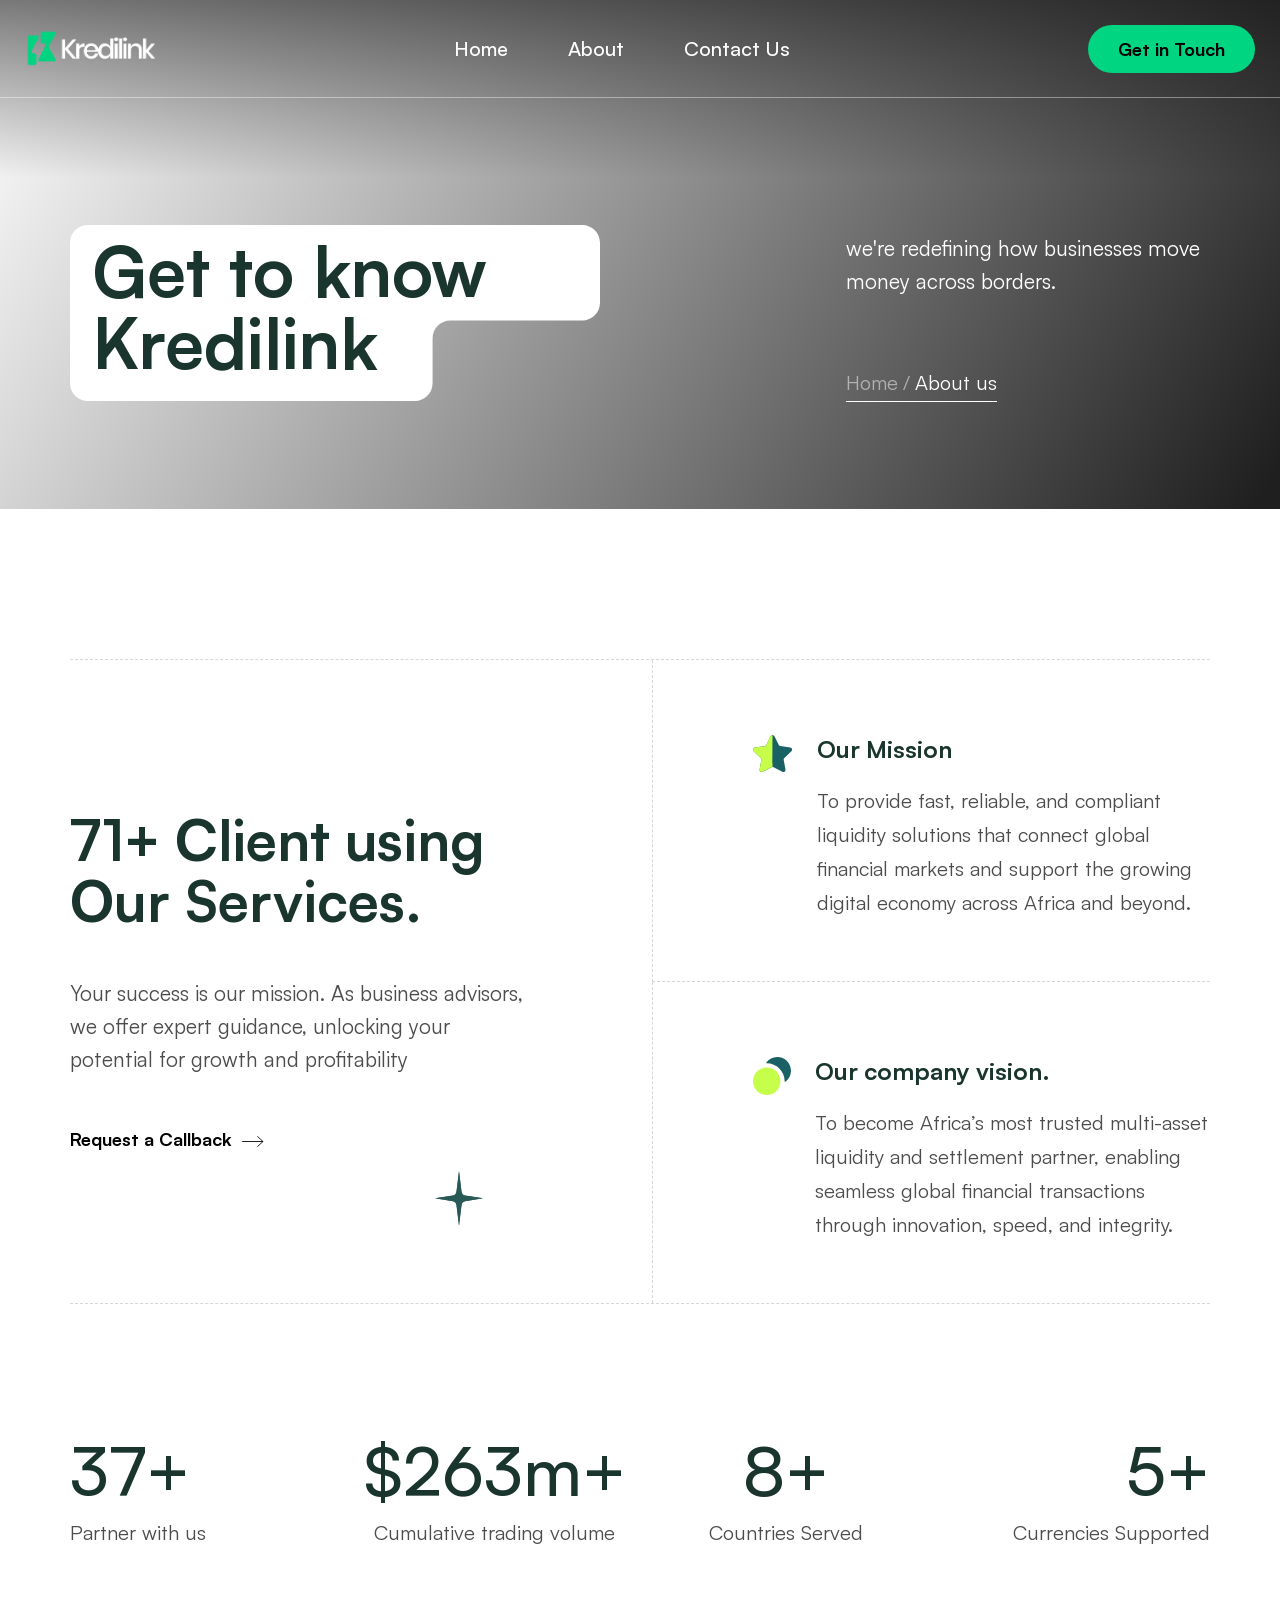
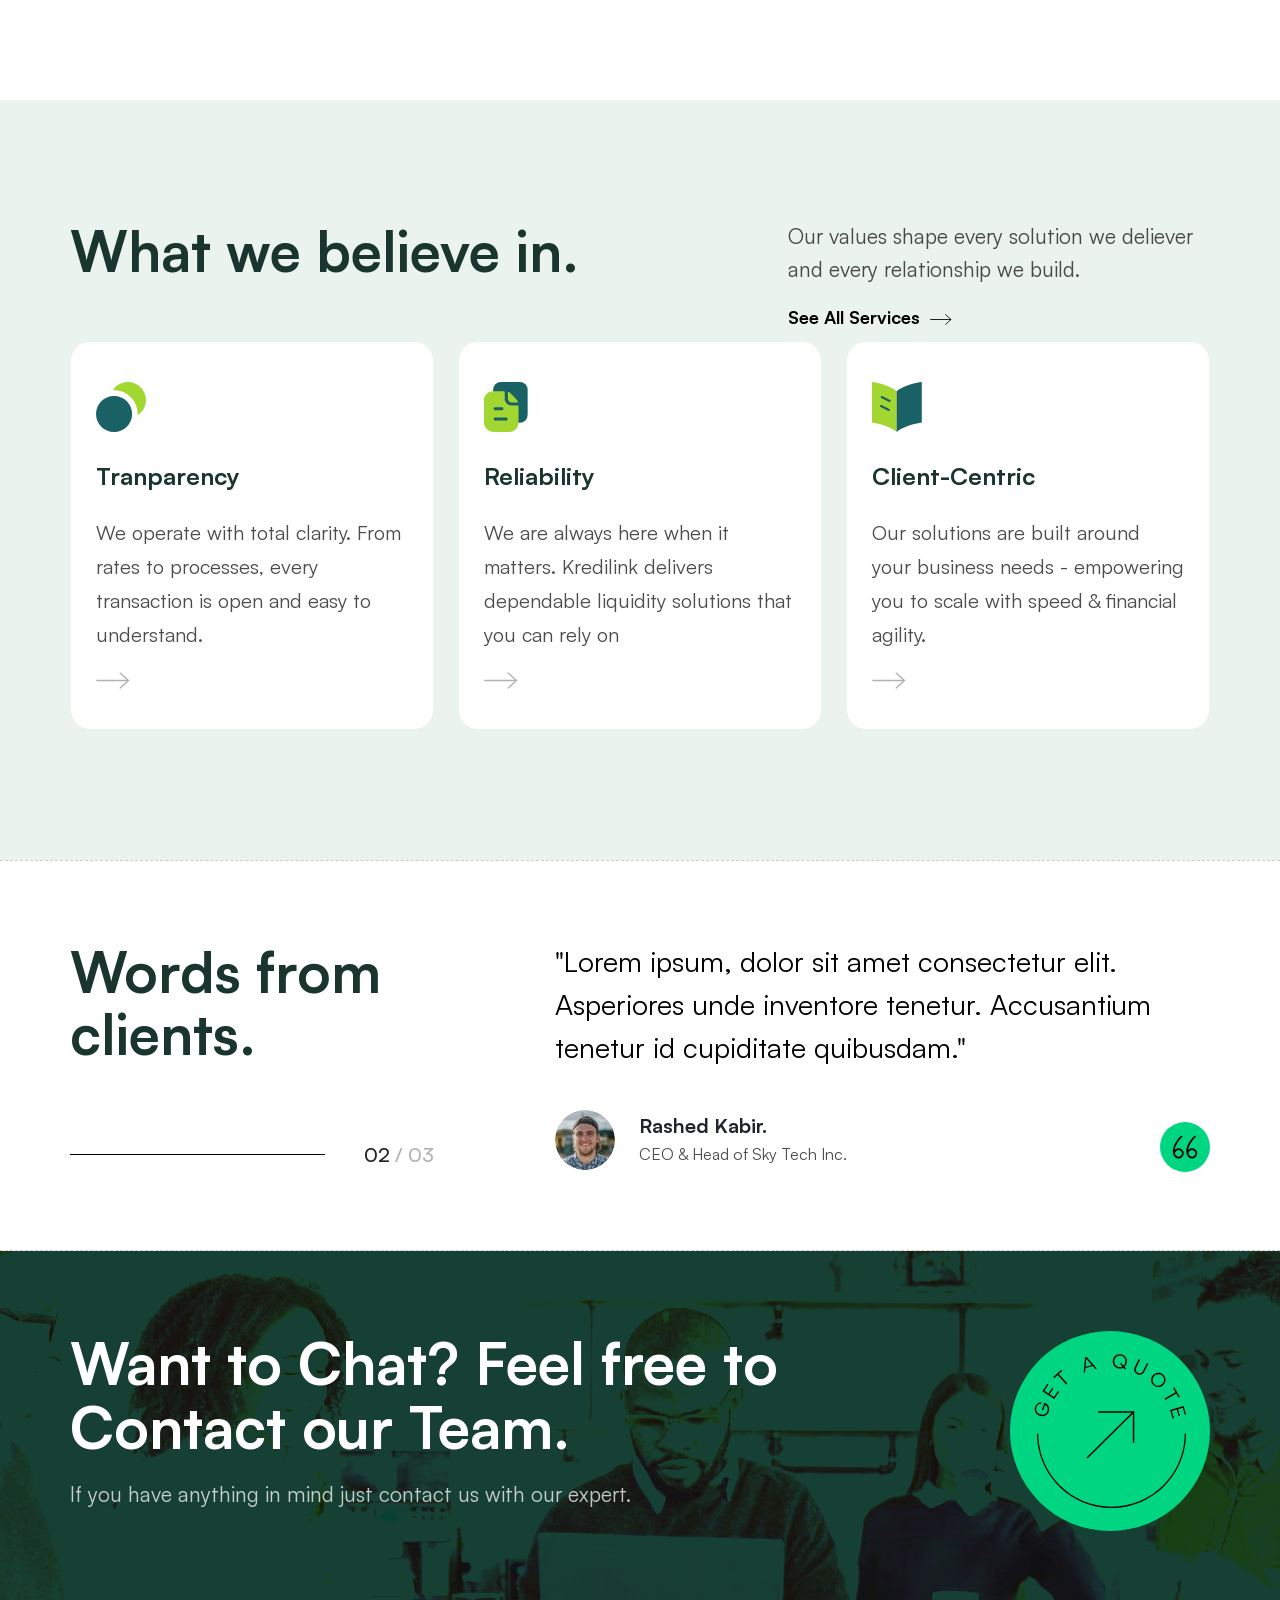
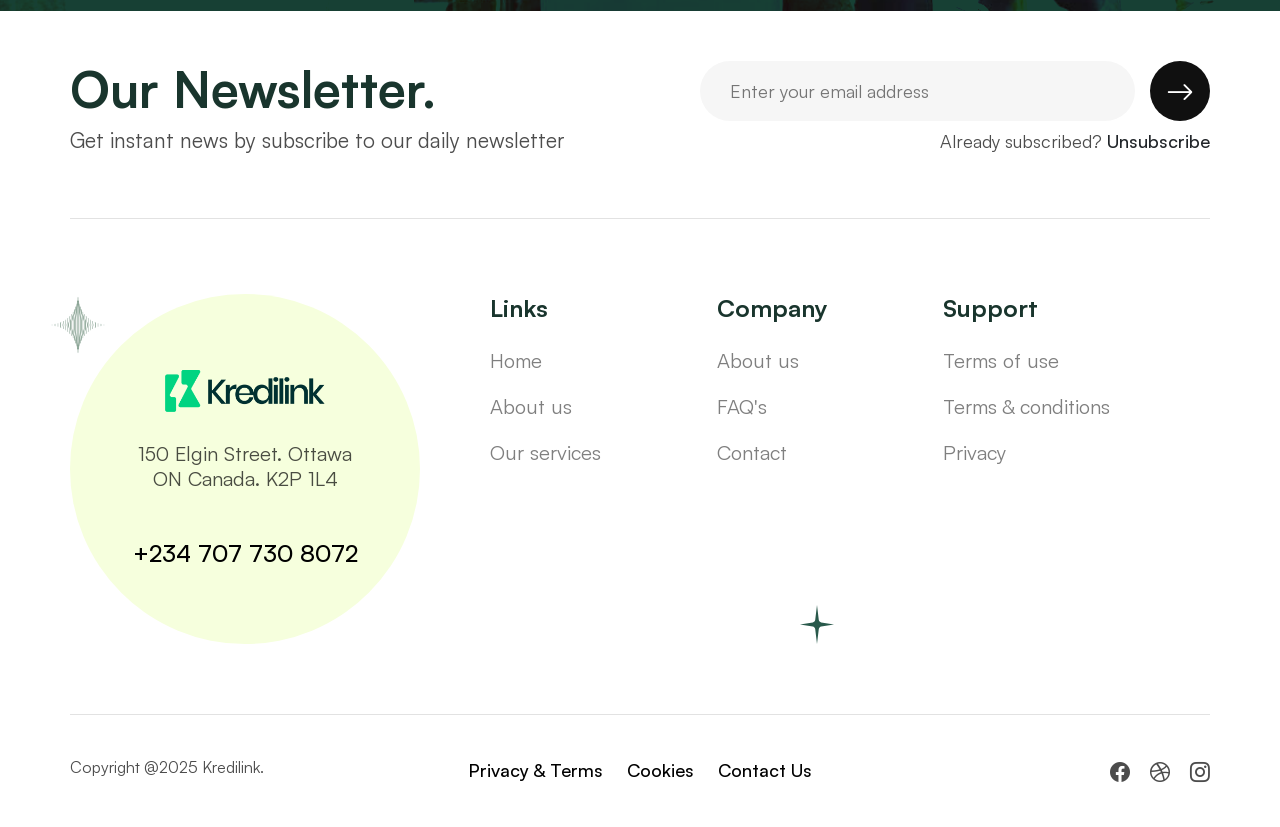
==== commit e9d1d56d: "Branding: replace logos, update nav & footer" ====
--- a/about.html
+++ b/about.html
@@ -90,8 +90,8 @@
 				<div class="top-header">
 					<div class="d-flex align-items-center justify-content-between">
 						<div class="logo order-lg-0">
-							<a href="index.html" class="d-flex align-items-center">
-								<img src="images/logo/logo_01.svg" alt="">
+							<a href="index.html" class="d-flex align-items-center" style="width: 130px;">
+								<img src="images/logo/logo.png" alt="">
 							</a>
 						</div>
 						<!-- logo -->
@@ -109,26 +109,13 @@
 							<div class="collapse navbar-collapse" id="navbarNav">
 								<ul class="navbar-nav align-items-lg-center">
 									<li class="d-block d-lg-none"><div class="logo"><a href="index.html" class="d-block"><img src="images/logo/logo_01.svg" alt=""></a></div></li>
-									<li class="nav-item dropdown">
-										<a class="nav-link dropdown-toggle" href="#" role="button" data-bs-toggle="dropdown"
+									<li class="nav-item">
+										<a class="nav-link" href="index.html" role="button"
 											data-bs-auto-close="outside" aria-expanded="false">Home
 										</a>
-										<ul class="dropdown-menu">
-                                            <li><a href="index.html" class="dropdown-item"><span>Finance</span></a></li>
-                                            <li><a href="index-2.html" class="dropdown-item"><span>Business Consultancy</span></a></li>
-                                            <li><a href="index-3.html" class="dropdown-item"><span>Banking</span></a></li>
-                                            <li><a href="index-4.html" class="dropdown-item"><span>Payment Solution</span></a></li>
-                                            <li><a href="index-5.html" class="dropdown-item"><span>Digital Agency</span></a></li>
-                                            <li><a href="index-6.html" class="dropdown-item"><span>Marketing</span></a></li>
-											<li><a href="index-7.html" class="dropdown-item"><span>Insurance</span></a></li>
-											<li><a href="index-8.html" class="dropdown-item"><span>Tax Agency</span></a></li>
-                                        </ul>
 									</li>
 									<li class="nav-item">
 									<a class="nav-link" href="about.html" role="button">About</a>
-								</li>
-								<li class="nav-item">
-									<a class="nav-link" href="services.html" role="button">Services</a>
 								</li>
 									<li class="nav-item">
 										<a class="nav-link" href="contact.html" role="button">Contact Us</a>
@@ -315,58 +302,6 @@
 
 
 
-        <!--
-		=====================================================
-			Text Feature Three
-		=====================================================
-		-->
-		<div class="text-feature-three text-feature-one position-relative mt-150 lg-mt-80 pb-150 lg-pb-80">
-			<div class="container">
-				<div class="row align-items-center">
-					<div class="col-xxl-5 col-lg-6 ms-auto d-flex flex-column order-lg-last wow fadeInRight">
-						<div class="title-one">
-							<div class="upper-title">Don’t Be Fool</div>
-							<h2>Guideline for your financial grow.</h2>
-						</div>
-						<!-- /.title-one -->
-						<p class="text-lg mt-35 lg-mt-10 mb-30">Your success is our mission. As business advisors, we offer expert guidance, unlocking your potential for growth and profitability</p>
-						<div><a href="contact.html" class="btn-four mt-15">Let’s Talk</a></div>
-						<div class="counter-wrapper mt-50 lg-mt-40 pt-5">
-							<div class="row">
-								<div class="col-xl-6 col-sm-5">
-									<div class="counter-block-one mt-20">
-										<div class="main-count fw-bold"><span class="counter">1.2</span>x</div>
-										<p class="m0">Rapid wealth grow</p>
-									</div>
-									<!-- /.counter-block-one -->
-								</div>
-								<div class="col-xl-6 col-sm-7">
-									<div class="counter-block-one mt-20">
-										<div class="main-count fw-bold">$<span class="counter">1.3</span>b+</div>
-										<p class="m0">Cumulative trading volume</p>
-									</div>
-									<!-- /.counter-block-one -->
-								</div>
-							</div>
-						</div>
-						<!-- /.counter-wrapper -->
-					</div>
-					<div class="col-xxl-7 col-lg-6 wow fadeInLeft">
-						<div class="media-list-item me-auto pe-xxl-5 pe-4 ps-xxl-5 ps-4 pb-35 md-mt-40 d-flex align-items-end">
-							<ul class="style-none">
-								<li>Mobile app easy management & access</li>
-								<li>Ton’s of features for handle the card easily</li>
-								<li>Strong security system.</li>
-							</ul>
-						</div>
-					</div>
-				</div>
-			</div>
-		</div>
-		<!-- /.text-feature-three -->
-
-
-
 		<!-- 
 		=============================================
 			Feedback Section One
@@ -525,8 +460,8 @@
 						<div class="col-lg-4 footer-intro mb-30">
 							<div class="round-bg color-two rounded-circle text-center d-flex flex-column align-items-center justify-content-center">
 								<div class="logo mb-15">
-									<a href="index.html">
-										<img src="images/logo/logo_02.svg" alt="">
+									<a href="index.html" style="width: 200px;">
+										<img src="images/logo/logo-black.png" alt="">
 									</a>
 								</div>
 								<!-- logo -->
@@ -581,7 +516,7 @@
 							</ul>
 						</div>
 						<div class="col-xl-4 col-lg-3 order-lg-1 mb-15">
-							<div class="copyright text-center text-lg-start order-lg-first">Copyright @2023 babun inc.</div>
+							<div class="copyright text-center text-lg-start order-lg-first">Copyright @2025 Kredilink.</div>
 						</div>
 					</div>
 				</div>
--- a/css/style.min.css
+++ b/css/style.min.css
@@ -1,4 +1,7996 @@
-@import"../fonts/Satoshi/css/satoshi.css";@import"../fonts/ClashDisplay/css/clash-display.css";@import"../fonts/Magnita/Magnita.css";@import"../fonts/bootstrap-icons-1.10.2/font.css";::-webkit-scrollbar{width:5px}::-webkit-scrollbar-track{background:#fff}::-webkit-scrollbar-thumb{background:#19352d;border-radius:0}body{font-family:"Satoshi";font-weight:normal;font-size:20px;position:relative;color:rgba(0,0,0,.7)}.main-page-wrapper{overflow-x:hidden}.h1,h1,.h2,h2,.h3,h3,.h4,h4,.h5,h5,.h6,h6{font-weight:500;color:#19352d}.h1,h1{font-size:85px;line-height:1.023em}.h2,h2{font-size:64px;line-height:1.1em}.h4,h4{font-size:24px}p{line-height:1.7em}.text-xl{font-size:28px;line-height:1.5em}.text-lg{font-size:24px;line-height:1.583em}.text-md{font-size:22px}hr{opacity:.09;margin:5px 0}.fw-600{font-weight:600}.fw-500{font-weight:500}.border-30{border-radius:30px}.border-40{border-radius:40px}.border-100{border-radius:100px}.shapes{position:absolute;z-index:-1}.light-bg{background-color:#edf1ee}.light-bg-deep{background-color:#ebf3ee}.font-magnita{font-family:"Magnita"}.light-bg-page-wrapper{background:#edf8eb}.color-deep{color:#1f5e59}.box-layout{margin:30px}.ctn-preloader{height:100%;position:fixed;left:0;top:0;width:100%;z-index:999999;background:#fff;display:flex;align-items:center;justify-content:center;flex-direction:column}.ctn-preloader .icon{animation:rotated 8s infinite linear}.ctn-preloader .txt-loading{-webkit-user-select:none;-moz-user-select:none;user-select:none;margin-top:30px}.ctn-preloader .txt-loading .letters-loading{font-family:"ClashDisplay";font-weight:500;letter-spacing:8px;display:inline-block;color:rgba(12,58,48,.12);position:relative;font-size:40px;line-height:30px}.ctn-preloader .txt-loading .letters-loading::before{animation:letters-loading 4s infinite;color:#0c3a30;content:attr(data-text-preloader);left:0;opacity:0;top:0;line-height:30px;position:absolute}.ctn-preloader .txt-loading .letters-loading:nth-child(2):before{animation-delay:.2s}.ctn-preloader .txt-loading .letters-loading:nth-child(3):before{animation-delay:.4s}.ctn-preloader .txt-loading .letters-loading:nth-child(4):before{animation-delay:.6s}.ctn-preloader .txt-loading .letters-loading:nth-child(5):before{animation-delay:.8s}.ctn-preloader .txt-loading .letters-loading:nth-child(6):before{animation-delay:1s}.ctn-preloader .txt-loading .letters-loading:nth-child(7):before{animation-delay:1.2s}.ctn-preloader .txt-loading .letters-loading:nth-child(8):before{animation-delay:1.4s}@keyframes spinner{to{transform:rotateZ(360deg)}}@keyframes letters-loading{0%,75%,100%{opacity:0;transform:rotateY(-90deg)}25%,50%{opacity:1;transform:rotateY(0deg)}}.scroll-top{width:35px;height:35px;line-height:32px;font-weight:900;position:fixed;bottom:20px;right:5px;z-index:99;text-align:center;color:#19352d;font-size:25px;cursor:pointer;border-radius:50%;background:#cfff45;transition:all .3s ease-in-out}.scroll-top:after{position:absolute;z-index:-1;content:"";top:100%;left:5%;height:10px;width:90%;opacity:1;background:radial-gradient(ellipse at center, rgba(0, 0, 0, 0.25) 0%, rgba(0, 0, 0, 0) 80%)}.tran3s{transition:all .3s ease-in-out}.tran4s{transition:all .4s ease-in-out}.tran5s{transition:all .5s ease-in-out}.tran6s{transition:all .6s ease-in-out}.btn-one{font-weight:700;font-size:18px;line-height:48px;padding:0 30px;text-align:center;border-radius:40px;color:#000;background-color:#cfff45;transition:all .3s ease-in-out 0s}.btn-one:hover{background-color:#29594b;color:#fff}.btn-two{font-weight:500;font-size:20px;color:#fff;line-height:52px;text-align:center;padding:0 35px;border:1px solid #fff;border-radius:50px;transition:all .3s ease-in-out 0s}.btn-two .icon{width:1.35em}.btn-two:hover{background:#29594b;border-color:#29594b}.btn-three{font-size:18px;font-weight:700;color:#000}.btn-three img{width:22px;margin-top:3px}.btn-three:hover span{text-decoration:underline}.btn-three.border-style{border:1px solid #000;border-radius:40px;padding:12px 25px;transition:all .3s ease-in-out 0s}.btn-three.border-style:hover{background-color:#d0ff45;border-color:#d0ff45}.btn-three.border-style:hover span{text-decoration:none}.btn-four{font-weight:700;font-size:18px;line-height:50px;padding:0 38px;text-align:center;border-radius:50px;color:#fff;background-color:#29594b;transition:all .3s ease-in-out 0s}.btn-four:hover{background-color:#cfff45;color:#000}.btn-five .text{font-weight:500;font-style:italic;color:#19352d;text-decoration:underline}.btn-five .icon{width:48px;height:48px;background:#29594b;color:#fff;font-size:22px;margin-left:12px}.btn-five:hover .icon{background:#cfff45;color:#19352d}.btn-six{font-weight:700;font-size:18px;line-height:48px;padding:0 38px;text-align:center;border-radius:50px;color:#29594b;border:1px solid #29594b;transition:all .3s ease-in-out 0s}.btn-six:hover{background-color:#cfff45;border-color:#cfff45;color:#000}.btn-seven .text{font-weight:500;font-style:italic;color:#19352d}.btn-seven .icon{width:50px;height:50px;background:#29594b;margin-left:45px;position:relative}.btn-seven .icon:before{content:"";position:absolute;width:30px;height:2px;background:#29594b;left:-30px;top:50%}.btn-seven:hover .text{text-decoration:underline}.btn-eight .text{font-weight:700;font-size:18px;color:#19352d}.btn-eight .icon{width:45px;height:45px;border:1px solid #fff;font-size:20px;background:#29594b;color:#fff;margin-left:10px;transition:all .3s ease-in-out 0s}.btn-eight:hover .text{text-decoration:underline}.btn-eight:hover .icon{background:#cfff45;color:#19352d}.btn-nine{font-size:40px;width:105px;height:105px;color:#19352d;border:1px solid #29594b}.btn-nine:hover{background:#cfff45;border-color:#cfff45}.btn-ten{font-size:18px;font-weight:700;padding:0 35px;min-width:160px;text-align:center;background:#101010;color:#fff;line-height:50px}.btn-ten:hover{background:#29594b}.btn-eleven .text{font-weight:700;font-size:18px;color:#000}.btn-eleven .icon{width:45px;height:45px;background:#000;margin-left:38px;position:relative}.btn-eleven .icon img{width:30px}.btn-eleven .icon:before{content:"";position:absolute;width:26px;height:2px;background:#000;left:-26px;top:50%}.btn-eleven:hover .text{text-decoration:underline}.btn-eleven:hover .icon{background:#29594b}.btn-twelve{font-family:"ClashDisplay";font-weight:600;text-transform:uppercase;font-size:16px;line-height:50px;padding:0 30px;text-align:center;border-radius:40px;color:#000;background-color:#e6fd5a;transition:all .3s ease-in-out 0s}.btn-twelve:hover{background-color:#000;color:#fff}.btn-thirteen{font-family:"ClashDisplay";font-weight:600;text-transform:uppercase;font-size:16px;line-height:50px;padding:0 30px;text-align:center;border-radius:40px;color:#fff;min-width:175px;background-color:#202020;transition:all .3s ease-in-out 0s}.btn-thirteen:hover{background-color:#e6fd5a;color:#000}.btn-fourteen{width:50px;height:50px;border-radius:50%;font-size:20px;line-height:46px;text-align:center;color:#fff;background-color:#202020;transition:all .3s ease-in-out 0s}.btn-fourteen:hover{background-color:#e6fd5a;color:#000}.btn-fifteen{line-height:46px;border:2px solid #000;border-radius:40px;font-size:18px;font-weight:700;min-width:135px;padding:0 30px;text-align:center;color:#000;background-color:#dfff5e;transition:all .3s ease-in-out 0s}.btn-fifteen:hover{background-color:#000;color:#fff}.btn-sixteen{color:#000;font-weight:700;font-size:18px;padding:0 35px;line-height:50px;border:1px solid #000;position:relative;display:inline-block;background:#fff}.btn-sixteen:before{position:absolute;content:"";top:-14px;height:14px;width:calc(100% + 3px);left:6px;transform:skewX(-45deg);background:#000;transition:all .3s ease-in-out 0s}.btn-sixteen:after{position:absolute;content:"";right:-16px;height:calc(100% + 1px);width:15px;top:-7px;transform:skewY(-45deg);background:#000;transition:all .3s ease-in-out 0s}.btn-sixteen:hover{background:#dfff5e}.btn-seventeen{color:#000;font-weight:500;padding:0 30px;line-height:55px;border-radius:40px;background:#ffe86b}.btn-seventeen i{margin-left:8px}.btn-seventeen:hover{background:#dfff5e}.btn-eighteen{font-size:18px;color:#fff;font-weight:700;padding:0 38px;line-height:52px;border-radius:10px;background:#1f5e59;text-align:center}.btn-eighteen:hover{background:#cfff45;color:#19352d}.btn-nineteen{font-size:18px;color:#1f5e59;font-weight:700;padding:0 30px;line-height:50px;border:1px solid #1f5e59;border-radius:10px;text-align:center}.btn-nineteen:hover{background:#1f5e59;color:#fff}.btn-twenty{font-weight:500;text-transform:uppercase;font-size:16px;line-height:55px;padding:0 45px;text-align:center;border-radius:40px;color:#1f5e59;min-width:175px;background-color:#d0ff45;transition:all .3s ease-in-out 0s}.btn-twenty:hover{background-color:#e6fd5a;color:#000}.btn-twentyOne{font-weight:500;font-size:18px;line-height:55px;padding:0 38px;text-align:center;border-radius:40px;color:#000;background-color:#ffdb1e;transition:all .3s ease-in-out 0s}.btn-twentyOne:hover{background-color:#000;color:#fff}.btn-twentytwo{font-weight:500;font-size:18px;line-height:53px;padding:0 38px;text-align:center;border-radius:40px;color:#fff;border:1px solid #fff;transition:all .3s ease-in-out 0s}.btn-twentytwo:hover{background-color:#cfff45;border-color:#cfff45;color:#000}.title-one .upper-title{font-weight:500;margin-bottom:14px;color:#46846a}.title-one h2{font-weight:700}.title-two .upper-title{font-weight:500;margin-bottom:5px;color:#1ca161}.title-two h2{font-size:72px;font-weight:700;line-height:1.027em;color:#0e3e2f}.title-two h2 span{color:#e6fd5a}.title-two .upper-title-two{text-transform:uppercase;font-size:18px;letter-spacing:2px;color:rgba(0,0,0,.4)}.title-three .upper-title{font-weight:700;letter-spacing:2px;font-size:14px;text-transform:uppercase;margin-bottom:15px;color:#1ca161}.title-three h2{font-weight:700;line-height:1.03em;color:#0e3e2f}.title-four h2{font-family:"Magnita";font-size:68px;line-height:1.323em;color:#000}*{margin:0;padding:0;box-sizing:border-box}a{text-decoration:none;display:inline-block;color:inherit}a:hover,a:focus,a:visited{text-decoration:none;outline:none}img{max-width:100%;display:block}button{border:none;outline:none;box-shadow:none;display:block;padding:0;cursor:pointer;background:rgba(0,0,0,0);color:inherit}button:focus{outline:none}input,textarea{outline:none;box-shadow:none;transition:all .3s ease-in-out}audio,video,canvas{max-width:100%}iframe{border:none !important}.style-none{list-style:none;padding-left:0;margin-bottom:0}.p0{padding:0 !important}.m0{margin:0 !important}.theme-mb-0{margin-bottom:0}.theme-pb-0{padding-bottom:0}.pt-5{padding-top:5px !important}.pt-10{padding-top:10px}.pt-15{padding-top:15px}.pt-20{padding-top:20px}.pt-25{padding-top:25px}.pt-30{padding-top:30px}.pt-35{padding-top:35px}.pt-40{padding-top:40px}.pt-45{padding-top:45px}.pt-50{padding-top:50px}.pt-55{padding-top:55px}.pt-60{padding-top:60px}.pt-65{padding-top:65px}.pt-70{padding-top:70px}.pt-75{padding-top:75px}.pt-80{padding-top:80px}.pt-85{padding-top:85px}.pt-90{padding-top:90px}.pt-95{padding-top:95px}.pt-100{padding-top:100px}.pt-110{padding-top:110px}.pt-120{padding-top:120px}.pt-130{padding-top:130px}.pt-140{padding-top:140px}.pt-150{padding-top:150px}.pt-160{padding-top:160px}.pt-170{padding-top:170px}.pt-180{padding-top:180px}.pt-190{padding-top:190px}.pt-200{padding-top:200px}.pt-225{padding-top:225px}.pt-250{padding-top:250px}.pt-300{padding-top:300px}.pt-350{padding-top:350px}.pb-5{padding-bottom:5px !important}.pb-10{padding-bottom:10px}.pb-15{padding-bottom:15px}.pb-20{padding-bottom:20px}.pb-25{padding-bottom:25px}.pb-30{padding-bottom:30px}.pb-35{padding-bottom:35px}.pb-40{padding-bottom:40px}.pb-45{padding-bottom:45px}.pb-50{padding-bottom:50px}.pb-55{padding-bottom:55px}.pb-60{padding-bottom:60px}.pb-65{padding-bottom:65px}.pb-70{padding-bottom:70px}.pb-75{padding-bottom:75px}.pb-80{padding-bottom:80px}.pb-85{padding-bottom:85px}.pb-90{padding-bottom:90px}.pb-95{padding-bottom:95px}.pb-100{padding-bottom:100px}.pb-110{padding-bottom:110px}.pb-120{padding-bottom:120px}.pb-130{padding-bottom:130px}.pb-140{padding-bottom:140px}.pb-150{padding-bottom:150px}.pb-160{padding-bottom:160px}.pb-170{padding-bottom:170px}.pb-180{padding-bottom:180px}.pb-190{padding-bottom:190px}.pb-200{padding-bottom:200px}.pb-225{padding-bottom:225px}.pb-250{padding-bottom:250px}.pb-300{padding-bottom:300px}.pb-350{padding-bottom:350px}.mt-5{margin-top:5px !important}.mt-10{margin-top:10px}.mt-15{margin-top:15px}.mt-20{margin-top:20px}.mt-25{margin-top:25px}.mt-30{margin-top:30px}.mt-35{margin-top:35px}.mt-40{margin-top:40px}.mt-45{margin-top:45px}.mt-50{margin-top:50px}.mt-55{margin-top:55px}.mt-60{margin-top:60px}.mt-65{margin-top:65px}.mt-70{margin-top:70px}.mt-75{margin-top:75px}.mt-80{margin-top:80px}.mt-85{margin-top:85px}.mt-90{margin-top:90px}.mt-95{margin-top:95px}.mt-100{margin-top:100px}.mt-110{margin-top:110px}.mt-120{margin-top:120px}.mt-130{margin-top:130px}.mt-140{margin-top:140px}.mt-150{margin-top:150px}.mt-160{margin-top:160px}.mt-170{margin-top:170px}.mt-180{margin-top:180px}.mt-190{margin-top:190px}.mt-200{margin-top:200px}.mt-225{margin-top:225px}.mt-250{margin-top:250px}.mt-300{margin-top:300px}.mt-350{margin-top:350px}.mb-5{margin-bottom:5px !important}.mb-10{margin-bottom:10px}.mb-15{margin-bottom:15px}.mb-20{margin-bottom:20px}.mb-25{margin-bottom:25px}.mb-30{margin-bottom:30px}.mb-35{margin-bottom:35px}.mb-40{margin-bottom:40px}.mb-45{margin-bottom:45px}.mb-50{margin-bottom:50px}.mb-55{margin-bottom:55px}.mb-60{margin-bottom:60px}.mb-65{margin-bottom:65px}.mb-70{margin-bottom:70px}.mb-75{margin-bottom:75px}.mb-80{margin-bottom:80px}.mb-85{margin-bottom:85px}.mb-90{margin-bottom:90px}.mb-95{margin-bottom:95px}.mb-100{margin-bottom:100px}.mb-110{margin-bottom:110px}.mb-120{margin-bottom:120px}.mb-130{margin-bottom:130px}.mb-140{margin-bottom:140px}.mb-150{margin-bottom:150px}.mb-160{margin-bottom:160px}.mb-170{margin-bottom:170px}.mb-180{margin-bottom:180px}.mb-190{margin-bottom:190px}.mb-200{margin-bottom:200px}.mb-225{margin-bottom:225px}.mb-250{margin-bottom:250px}.mb-300{margin-bottom:300px}.mb-350{margin-bottom:350px}@media(max-width: 1399px){.xl-p0{padding:0 !important}.xl-m0{margin:0 !important}.xl-pt-10{padding-top:10px !important}.xl-pt-20{padding-top:20px !important}.xl-pt-30{padding-top:30px !important}.xl-pt-40{padding-top:40px !important}.xl-pt-50{padding-top:50px !important}.xl-pt-60{padding-top:60px !important}.xl-pt-70{padding-top:70px !important}.xl-pt-80{padding-top:80px !important}.xl-pt-90{padding-top:90px !important}.xl-pt-100{padding-top:100px !important}.xl-pt-110{padding-top:110px !important}.xl-pt-120{padding-top:120px !important}.xl-pt-130{padding-top:130px !important}.xl-pt-140{padding-top:140px !important}.xl-pt-150{padding-top:150px !important}.xl-pt-200{padding-top:200px !important}.xl-pb-10{padding-bottom:10px !important}.xl-pb-20{padding-bottom:20px !important}.xl-pb-30{padding-bottom:30px !important}.xl-pb-40{padding-bottom:40px !important}.xl-pb-50{padding-bottom:50px !important}.xl-pb-60{padding-bottom:60px !important}.xl-pb-70{padding-bottom:70px !important}.xl-pb-80{padding-bottom:80px !important}.xl-pb-90{padding-bottom:90px !important}.xl-pb-100{padding-bottom:100px !important}.xl-pb-110{padding-bottom:110px !important}.xl-pb-120{padding-bottom:120px !important}.xl-pb-130{padding-bottom:130px !important}.xl-pb-140{padding-bottom:140px !important}.xl-pb-150{padding-bottom:150px !important}.xl-pb-200{padding-bottom:200px !important}.xl-mt-10{margin-top:10px !important}.xl-mt-20{margin-top:20px !important}.xl-mt-30{margin-top:30px !important}.xl-mt-40{margin-top:40px !important}.xl-mt-50{margin-top:50px !important}.xl-mt-60{margin-top:60px !important}.xl-mt-70{margin-top:70px !important}.xl-mt-80{margin-top:80px !important}.xl-mt-90{margin-top:90px !important}.xl-mt-100{margin-top:100px !important}.xl-mt-110{margin-top:110px !important}.xl-mt-120{margin-top:120px !important}.xl-mt-130{margin-top:130px !important}.xl-mt-140{margin-top:140px !important}.xl-mt-150{margin-top:150px !important}.xl-mt-200{margin-top:200px !important}.xl-mb-10{margin-bottom:10px !important}.xl-mb-20{margin-bottom:20px !important}.xl-mb-30{margin-bottom:30px !important}.xl-mb-40{margin-bottom:40px !important}.xl-mb-50{margin-bottom:50px !important}.xl-mb-60{margin-bottom:60px !important}.xl-mb-70{margin-bottom:70px !important}.xl-mb-80{margin-bottom:80px !important}.xl-mb-90{margin-bottom:90px !important}.xl-mb-100{margin-bottom:100px !important}.xl-mb-110{margin-bottom:110px !important}.xl-mb-120{margin-bottom:120px !important}.xl-mb-130{margin-bottom:130px !important}.xl-mb-140{margin-bottom:140px !important}.xl-mb-150{margin-bottom:150px !important}.xl-mb-200{margin-bottom:200px !important}}@media(max-width: 1199px){.lg-p0{padding:0 !important}.lg-m0{margin:0 !important}.lg-pt-10{padding-top:10px !important}.lg-pt-20{padding-top:20px !important}.lg-pt-30{padding-top:30px !important}.lg-pt-40{padding-top:40px !important}.lg-pt-50{padding-top:50px !important}.lg-pt-60{padding-top:60px !important}.lg-pt-70{padding-top:70px !important}.lg-pt-80{padding-top:80px !important}.lg-pt-90{padding-top:90px !important}.lg-pt-100{padding-top:100px !important}.lg-pt-110{padding-top:110px !important}.lg-pt-120{padding-top:120px !important}.lg-pt-130{padding-top:130px !important}.lg-pt-140{padding-top:140px !important}.lg-pt-150{padding-top:150px !important}.lg-pt-200{padding-top:200px !important}.lg-pb-10{padding-bottom:10px !important}.lg-pb-20{padding-bottom:20px !important}.lg-pb-30{padding-bottom:30px !important}.lg-pb-40{padding-bottom:40px !important}.lg-pb-50{padding-bottom:50px !important}.lg-pb-60{padding-bottom:60px !important}.lg-pb-70{padding-bottom:70px !important}.lg-pb-80{padding-bottom:80px !important}.lg-pb-90{padding-bottom:90px !important}.lg-pb-100{padding-bottom:100px !important}.lg-pb-110{padding-bottom:110px !important}.lg-pb-120{padding-bottom:120px !important}.lg-pb-130{padding-bottom:130px !important}.lg-pb-140{padding-bottom:140px !important}.lg-pb-150{padding-bottom:150px !important}.lg-pb-200{padding-bottom:200px !important}.lg-mt-10{margin-top:10px !important}.lg-mt-20{margin-top:20px !important}.lg-mt-30{margin-top:30px !important}.lg-mt-40{margin-top:40px !important}.lg-mt-50{margin-top:50px !important}.lg-mt-60{margin-top:60px !important}.lg-mt-70{margin-top:70px !important}.lg-mt-80{margin-top:80px !important}.lg-mt-90{margin-top:90px !important}.lg-mt-100{margin-top:100px !important}.lg-mt-110{margin-top:110px !important}.lg-mt-120{margin-top:120px !important}.lg-mt-130{margin-top:130px !important}.lg-mt-140{margin-top:140px !important}.lg-mt-150{margin-top:150px !important}.lg-mt-200{margin-top:200px !important}.lg-mb-10{margin-bottom:10px !important}.lg-mb-20{margin-bottom:20px !important}.lg-mb-30{margin-bottom:30px !important}.lg-mb-40{margin-bottom:40px !important}.lg-mb-50{margin-bottom:50px !important}.lg-mb-60{margin-bottom:60px !important}.lg-mb-70{margin-bottom:70px !important}.lg-mb-80{margin-bottom:80px !important}.lg-mb-90{margin-bottom:90px !important}.lg-mb-100{margin-bottom:100px !important}.lg-mb-110{margin-bottom:110px !important}.lg-mb-120{margin-bottom:120px !important}.lg-mb-130{margin-bottom:130px !important}.lg-mb-140{margin-bottom:140px !important}.lg-mb-150{margin-bottom:150px !important}.lg-mb-200{margin-bottom:200px !important}}@media(max-width: 991px){.md-p0{padding:0 !important}.md-m0{margin:0 !important}.md-pt-10{padding-top:10px !important}.md-pt-20{padding-top:20px !important}.md-pt-30{padding-top:30px !important}.md-pt-40{padding-top:40px !important}.md-pt-50{padding-top:50px !important}.md-pt-60{padding-top:60px !important}.md-pt-70{padding-top:70px !important}.md-pt-80{padding-top:80px !important}.md-pt-90{padding-top:90px !important}.md-pt-100{padding-top:100px !important}.md-pt-110{padding-top:110px !important}.md-pt-120{padding-top:120px !important}.md-pt-130{padding-top:130px !important}.md-pt-140{padding-top:140px !important}.md-pt-150{padding-top:150px !important}.md-pt-200{padding-top:200px !important}.md-pb-10{padding-bottom:10px !important}.md-pb-20{padding-bottom:20px !important}.md-pb-30{padding-bottom:30px !important}.md-pb-40{padding-bottom:40px !important}.md-pb-50{padding-bottom:50px !important}.md-pb-60{padding-bottom:60px !important}.md-pb-70{padding-bottom:70px !important}.md-pb-80{padding-bottom:80px !important}.md-pb-90{padding-bottom:90px !important}.md-pb-100{padding-bottom:100px !important}.md-pb-110{padding-bottom:110px !important}.md-pb-120{padding-bottom:120px !important}.md-pb-130{padding-bottom:130px !important}.md-pb-140{padding-bottom:140px !important}.md-pb-150{padding-bottom:150px !important}.md-pb-200{padding-bottom:200px !important}.md-mt-10{margin-top:10px !important}.md-mt-20{margin-top:20px !important}.md-mt-30{margin-top:30px !important}.md-mt-40{margin-top:40px !important}.md-mt-50{margin-top:50px !important}.md-mt-60{margin-top:60px !important}.md-mt-70{margin-top:70px !important}.md-mt-80{margin-top:80px !important}.md-mt-90{margin-top:90px !important}.md-mt-100{margin-top:100px !important}.md-mt-110{margin-top:110px !important}.md-mt-120{margin-top:120px !important}.md-mt-130{margin-top:130px !important}.md-mt-140{margin-top:140px !important}.md-mt-150{margin-top:150px !important}.md-mt-200{margin-top:200px !important}.md-mb-10{margin-bottom:10px !important}.md-mb-20{margin-bottom:20px !important}.md-mb-30{margin-bottom:30px !important}.md-mb-40{margin-bottom:40px !important}.md-mb-50{margin-bottom:50px !important}.md-mb-60{margin-bottom:60px !important}.md-mb-70{margin-bottom:70px !important}.md-mb-80{margin-bottom:80px !important}.md-mb-90{margin-bottom:90px !important}.md-mb-100{margin-bottom:100px !important}.md-mb-110{margin-bottom:110px !important}.md-mb-120{margin-bottom:120px !important}.md-mb-130{margin-bottom:130px !important}.md-mb-140{margin-bottom:140px !important}.md-mb-150{margin-bottom:150px !important}.md-mb-200{margin-bottom:200px !important}}@media(max-width: 767px){.sm-p0{padding:0 !important}.sm-m0{margin:0 !important}.sm-pt-10{padding-top:10px !important}.sm-pt-20{padding-top:20px !important}.sm-pt-30{padding-top:30px !important}.sm-pt-40{padding-top:40px !important}.sm-pt-50{padding-top:50px !important}.sm-pt-60{padding-top:60px !important}.sm-pt-70{padding-top:70px !important}.sm-pt-80{padding-top:80px !important}.sm-pt-90{padding-top:90px !important}.sm-pt-100{padding-top:100px !important}.sm-pt-110{padding-top:110px !important}.sm-pt-120{padding-top:120px !important}.sm-pt-130{padding-top:130px !important}.sm-pt-140{padding-top:140px !important}.sm-pt-150{padding-top:150px !important}.sm-pt-200{padding-top:200px !important}.sm-pb-10{padding-bottom:10px !important}.sm-pb-20{padding-bottom:20px !important}.sm-pb-30{padding-bottom:30px !important}.sm-pb-40{padding-bottom:40px !important}.sm-pb-50{padding-bottom:50px !important}.sm-pb-60{padding-bottom:60px !important}.sm-pb-70{padding-bottom:70px !important}.sm-pb-80{padding-bottom:80px !important}.sm-pb-90{padding-bottom:90px !important}.sm-pb-100{padding-bottom:100px !important}.sm-pb-110{padding-bottom:110px !important}.sm-pb-120{padding-bottom:120px !important}.sm-pb-130{padding-bottom:130px !important}.sm-pb-140{padding-bottom:140px !important}.sm-pb-150{padding-bottom:150px !important}.sm-pb-200{padding-bottom:200px !important}.sm-mt-10{margin-top:10px !important}.sm-mt-20{margin-top:20px !important}.sm-mt-30{margin-top:30px !important}.sm-mt-40{margin-top:40px !important}.sm-mt-50{margin-top:50px !important}.sm-mt-60{margin-top:60px !important}.sm-mt-70{margin-top:70px !important}.sm-mt-80{margin-top:80px !important}.sm-mt-90{margin-top:90px !important}.sm-mt-100{margin-top:100px !important}.sm-mt-110{margin-top:110px !important}.sm-mt-120{margin-top:120px !important}.sm-mt-130{margin-top:130px !important}.sm-mt-140{margin-top:140px !important}.sm-mt-150{margin-top:150px !important}.sm-mt-200{margin-top:200px !important}.sm-mb-10{margin-bottom:10px !important}.sm-mb-20{margin-bottom:20px !important}.sm-mb-30{margin-bottom:30px !important}.sm-mb-40{margin-bottom:40px !important}.sm-mb-50{margin-bottom:50px !important}.sm-mb-60{margin-bottom:60px !important}.sm-mb-70{margin-bottom:70px !important}.sm-mb-80{margin-bottom:80px !important}.sm-mb-90{margin-bottom:90px !important}.sm-mb-100{margin-bottom:100px !important}.sm-mb-110{margin-bottom:110px !important}.sm-mb-120{margin-bottom:120px !important}.sm-mb-130{margin-bottom:130px !important}.sm-mb-140{margin-bottom:140px !important}.sm-mb-150{margin-bottom:150px !important}.sm-mb-200{margin-bottom:200px !important}}@media(max-width: 575px){.xs-p0{padding:0 !important}.xs-m0{margin:0 !important}.xs-pt-10{padding-top:10px !important}.xs-pt-20{padding-top:20px !important}.xs-pt-30{padding-top:30px !important}.xs-pt-40{padding-top:40px !important}.xs-pt-50{padding-top:50px !important}.xs-pt-60{padding-top:60px !important}.xs-pt-70{padding-top:70px !important}.xs-pt-80{padding-top:80px !important}.xs-pt-90{padding-top:90px !important}.xs-pt-100{padding-top:100px !important}.xs-pt-110{padding-top:110px !important}.xs-pt-120{padding-top:120px !important}.xs-pt-130{padding-top:130px !important}.xs-pt-140{padding-top:140px !important}.xs-pt-150{padding-top:150px !important}.xs-pt-200{padding-top:200px !important}.xs-pb-10{padding-bottom:10px !important}.xs-pb-20{padding-bottom:20px !important}.xs-pb-30{padding-bottom:30px !important}.xs-pb-40{padding-bottom:40px !important}.xs-pb-50{padding-bottom:50px !important}.xs-pb-60{padding-bottom:60px !important}.xs-pb-70{padding-bottom:70px !important}.xs-pb-80{padding-bottom:80px !important}.xs-pb-90{padding-bottom:90px !important}.xs-pb-100{padding-bottom:100px !important}.xs-pb-110{padding-bottom:110px !important}.xs-pb-120{padding-bottom:120px !important}.xs-pb-130{padding-bottom:130px !important}.xs-pb-140{padding-bottom:140px !important}.xs-pb-150{padding-bottom:150px !important}.xs-pb-200{padding-bottom:200px !important}.xs-mt-10{margin-top:10px !important}.xs-mt-20{margin-top:20px !important}.xs-mt-30{margin-top:30px !important}.xs-mt-40{margin-top:40px !important}.xs-mt-50{margin-top:50px !important}.xs-mt-60{margin-top:60px !important}.xs-mt-70{margin-top:70px !important}.xs-mt-80{margin-top:80px !important}.xs-mt-90{margin-top:90px !important}.xs-mt-100{margin-top:100px !important}.xs-mt-110{margin-top:110px !important}.xs-mt-120{margin-top:120px !important}.xs-mt-130{margin-top:130px !important}.xs-mt-140{margin-top:140px !important}.xs-mt-150{margin-top:150px !important}.xs-mt-200{margin-top:200px !important}.xs-mb-10{margin-bottom:10px !important}.xs-mb-20{margin-bottom:20px !important}.xs-mb-30{margin-bottom:30px !important}.xs-mb-40{margin-bottom:40px !important}.xs-mb-50{margin-bottom:50px !important}.xs-mb-60{margin-bottom:60px !important}.xs-mb-70{margin-bottom:70px !important}.xs-mb-80{margin-bottom:80px !important}.xs-mb-90{margin-bottom:90px !important}.xs-mb-100{margin-bottom:100px !important}.xs-mb-110{margin-bottom:110px !important}.xs-mb-120{margin-bottom:120px !important}.xs-mb-130{margin-bottom:130px !important}.xs-mb-140{margin-bottom:140px !important}.xs-mb-150{margin-bottom:150px !important}.xs-mb-200{margin-bottom:200px !important}}.theme-main-menu{background:#fff;position:relative;z-index:999;padding:18px 40px;transition:all .4s ease-in-out 0s}.theme-main-menu.menu-overlay{position:absolute;top:0;right:0;left:0;background:rgba(0,0,0,0)}.theme-main-menu.fixed{position:fixed;left:0;right:0;padding-top:5px;padding-bottom:5px;background:#fff;box-shadow:0 13px 35px -12px rgba(35,35,35,.1)}.theme-main-menu .navbar-toggler{width:48px;height:44px;padding:0;box-shadow:none;position:relative;z-index:99;border:none;background:#cfff45}.theme-main-menu.menu-style-three .navbar-toggler{background:#000}.theme-main-menu.menu-style-four .navbar-toggler{background:#e6fd5a}.theme-main-menu.menu-style-five .navbar-toggler{background:#dfff5e}.theme-main-menu .navbar-toggler:focus{box-shadow:none}.theme-main-menu .navbar-toggler::before,.theme-main-menu .navbar-toggler::after{content:"";position:absolute;top:50%;left:11px;width:26px;height:2px;pointer-events:none;transition:transform .25s;transform-origin:50% 50%;background:#29594b}.theme-main-menu .navbar-toggler span{position:absolute;left:11px;overflow:hidden;width:26px;height:2px;margin-top:-1px;text-indent:200%;transition:opacity .25s;background:#29594b}.theme-main-menu.menu-style-three .navbar-toggler:before,.theme-main-menu.menu-style-three .navbar-toggler:after,.theme-main-menu.menu-style-three .navbar-toggler span{background:#fff}.theme-main-menu .navbar-toggler::before{transform:translate3d(0, -9px, 0) scale3d(1, 1, 1)}.theme-main-menu .navbar-toggler::after{transform:translate3d(0, 8px, 0) scale3d(1, 1, 1)}.theme-main-menu .navbar-toggler[aria-expanded=true] span{opacity:0}.theme-main-menu .navbar-toggler[aria-expanded=true]::before{transform:rotate3d(0, 0, 1, 45deg)}.theme-main-menu .navbar-toggler[aria-expanded=true]::after{transform:rotate3d(0, 0, 1, -45deg)}.theme-main-menu .nav-item .nav-link{font-family:"Satoshi";font-weight:500;font-size:20px;line-height:initial;color:#000;padding:20px 0;margin:0 30px;position:relative;transition:all .2s ease-in-out 0s}.theme-main-menu .nav-item:hover .nav-link{color:#0c3a30}.theme-main-menu.white-vr .nav-item .nav-link{color:#fff}.theme-main-menu.white-vr .nav-item:hover .nav-link{color:#cfff45}.theme-main-menu.white-vr.fixed{background:#0c3a30;border:none}.theme-main-menu.menu-style-one{border-bottom:1px solid rgba(255,255,255,.4)}.theme-main-menu.menu-style-two{padding:0;background:#edf1ee}.theme-main-menu.menu-style-two .info-row{padding-top:12px;padding-bottom:12px;overflow:hidden}.theme-main-menu.menu-style-two .gap-fix{padding-left:40px;padding-right:40px}.theme-main-menu.menu-style-two .greetings{font-size:18px;color:#19352d}.theme-main-menu.menu-style-two .contact-info{margin:0 -15px}.theme-main-menu.menu-style-two .contact-info li{padding:0 15px}.theme-main-menu.menu-style-two .contact-info li a{font-size:18px;color:#19352d}.theme-main-menu.menu-style-two .contact-info li a:hover{text-decoration:underline}.theme-main-menu.menu-style-two .inner-content{padding-top:8px;padding-bottom:8px;border-top:1px solid #e0e0e0;border-bottom:1px solid #e0e0e0}.theme-main-menu.menu-style-two.fixed .info-row{display:none}.theme-main-menu.menu-style-five{background:#000;padding:0}.theme-main-menu.menu-style-five .inner-content{background:#fff;border-radius:30px;padding:18px 40px}.theme-main-menu.menu-style-six .nav-item .nav-link{color:#044f3b}.theme-main-menu.menu-style-six .nav-item:hover .nav-link{color:#0c3a30}.navbar .dropdown-menu .dropdown-item{text-transform:capitalize;line-height:35px;color:#19352d;font-size:18px;background:rgba(0,0,0,0);position:relative;transition:all .2s ease-in-out 0s}.navbar .dropdown-menu .dropdown-item span{position:relative}.navbar .dropdown-menu .dropdown-item span:before{content:"";position:absolute;left:0;bottom:-2px;width:100%;height:1px;background:#0c3a30;transform:scale(0, 1);transform-origin:0 0;transition:all .2s ease-in-out 0s}.navbar .dropdown-menu .dropdown-item:hover span:before,.navbar .dropdown-menu .dropdown-item.active span:before{transform:scale(1)}.theme-main-menu .navbar{position:static}.navbar [class*=mega-dropdown] .dropdown-menu{padding:0 0 15px;margin:0;right:0}.navbar .mega-dropdown-sm .dropdown-menu{min-width:600px;left:0;padding:10px}.navbar [class*=mega-dropdown] .menu-column{padding:5px 0}.navbar [class*=mega-dropdown] .menu-column .mega-menu-title{font-family:"Satoshi";font-size:14px;font-weight:500;color:#e6fd5a;display:inline-block;position:relative;margin:0 0 5px;padding-left:15px}.theme-main-menu .login-btn-one a{color:#000}.theme-main-menu .login-btn-one a:hover{text-decoration:underline}.theme-main-menu .login-btn-two a{color:#044f3b}.theme-main-menu .login-btn-two a:hover{text-decoration:underline}.theme-main-menu .signup-btn-one span{display:inline-block;font-weight:500;color:#19352d;padding:0 30px;line-height:45px;border:2px solid #29594b;border-radius:30px;background:#fff;transition:all .2s ease-in-out 0s}.theme-main-menu .signup-btn-one .icon{width:49px;height:49px;background:#29594b;color:#fff;font-size:22px;margin-left:-12px;transition:all .2s ease-in-out 0s}.theme-main-menu .signup-btn-one:hover span{background:#29594b;color:#fff}.theme-main-menu .signup-btn-one:hover .icon{background:#cfff45;color:#29594b}.theme-main-menu .signup-btn-two{color:#044f3b;line-height:50px;border:1px solid #044f3b;border-radius:40px;background:#cfff45;padding:0 32px;text-align:center}.theme-main-menu .signup-btn-two:hover{background:#29594b;color:#fff}.theme-main-menu .quote-one{line-height:48px;color:#fff;font-size:18px;padding:0 26px;border:1px solid #fff;border-radius:40px}.theme-main-menu .quote-one:hover{background:#cfff45;color:#19352d}.category-menu{border-top:1px solid #e9e9e9;border-bottom:1px solid #e9e9e9;padding:0 40px}.category-menu li{position:relative;padding:0 15px}.category-menu li a{font-size:15px;font-weight:500;color:#536159;padding:13px 0;transition:all .2s ease-in-out 0s}.category-menu li a:hover{color:#0c3a30}.category-menu .dropdown-menu{padding:0}.category-menu .dropdown-menu li{padding:0}.category-menu .dropdown-menu li a{padding:8px 15px;font-size:14px}@media screen and (min-width: 992px){.navbar .dropdown-menu{font-size:1em;z-index:5;background-color:#fff;border-radius:10px;display:block;right:auto;left:0;padding:10px 5px;border:none;top:100%;visibility:hidden;transform:translateY(5px);opacity:0;min-width:200px;box-shadow:0px 50px 100px rgba(0,0,0,.12);margin:0;transform-origin:0 0;transition:all .3s ease-out}.navbar .dropdown-menu:before{content:"";position:absolute;left:30px;top:-17px}.navbar .dropdown-menu .dropdown-menu{left:calc(100% + 5px);top:0;right:auto;min-width:240px;box-shadow:0 20px 30px -10px rgba(0,0,0,.15);transform:translateY(0)}.navbar .dropdown:hover>.dropdown-menu{opacity:1;visibility:visible;transform:translateY(0)}.navbar .dropdown-toggle::after{display:none}.navbar .show.dropdown-toggle::after{transform:rotate(180deg)}}@media screen and (max-width: 991px){.navbar{padding:0}.navbar-collapse .logo{margin-bottom:10vh;padding-left:12px}.white-vr .navbar-collapse{background-color:#0c3a30}.navbar-collapse{position:fixed;top:0;background-color:#edf1ee;left:0;height:100vh;max-height:100vh;overflow-y:auto;clear:both;width:320px;max-width:calc(100vw - 60px);z-index:9999;transform:translateX(-100%);display:block !important;padding:16px 0 20px;transition:all .3s ease-in-out}.navbar-collapse.show{transform:translateX(0);box-shadow:15px 0 25px rgba(35,35,35,.09)}.theme-main-menu .navbar .mega-dropdown{position:relative}.navbar .navbar-nav .nav-link{margin:0;padding:15px 12px;border-top:1px dashed rgba(0,0,0,.1)}.white-vr .navbar .navbar-nav .nav-link{border-top:1px dashed rgba(255,255,255,.15)}.navbar .dropdown-menu .dropdown-item{padding:0 10px;line-height:46px}.navbar .dropdown-menu{border:none;padding:0;border-radius:0;margin:0;background:#fff}.navbar [class*=mega-dropdown] .dropdown-menu{padding:0;min-width:100%}.navbar [class*=mega-dropdown] .menu-column{padding:0}.navbar .dropdown-toggle::after{position:absolute;right:15px;top:calc(50% - 2px)}.dashboard-menu .nav-link::before{right:auto;left:0;top:-2px}}.hero-banner-one{background:#29594b;z-index:9}.hero-banner-one::before{content:"";position:absolute;width:100%;height:100%;left:0px;top:0px;background:linear-gradient(180deg, rgba(0, 0, 0, 0.53) 0%, rgba(0, 0, 0, 0) 100%)}.hero-banner-one .hero-slider-one{position:absolute;width:100%;height:100%;left:0;top:0;z-index:-1}.hero-banner-one .hero-slider-one .hero-img{position:absolute;left:0;right:0;width:100%;height:100%;background-position:center;background-size:cover;background-repeat:no-repeat}.hero-banner-one .hero-slider-one .slick-list,.hero-banner-one .hero-slider-one .slick-track,.hero-banner-one .hero-slider-one .item{height:100%}.hero-banner-one .hero-heading{font-weight:700;color:#000;background:url(../images/shape/shape_01.svg) no-repeat left top;background-size:cover;padding:11px 31px 25px 25px}.hero-banner-one .more-btn{position:absolute;font-size:40px;color:#fff;width:105px;height:105px;border:2px solid #fff;top:20%;left:4%;z-index:1}.hero-banner-one .more-btn:hover{background:#cfff45;border-color:#cfff45;color:#19352d}.hero-banner-two{z-index:1}.hero-banner-two .hero-heading{font-size:100px;line-height:1em}.hero-banner-two .hero-heading span{z-index:1}.hero-banner-two .hero-heading span img{position:absolute;width:100%;bottom:-18%;left:0;z-index:-1}.hero-banner-two form{max-width:588px;height:70px;box-shadow:0px 10px 20px rgba(8,32,26,.04);border-radius:50px}.hero-banner-two form input{font-size:18px;width:100%;height:100%;border-radius:50px;background:#fff;border:none;padding:0 150px 0 35px}.hero-banner-two form button{position:absolute;right:0;top:0;bottom:0;border-radius:50px}.hero-banner-two .shape_01{top:22%;left:7%;width:3.1%;min-width:30px;animation:rotated 50s infinite linear}.hero-banner-two .shape_02{top:40%;right:7%;width:1.8%;min-width:22px;animation:rotated 48s infinite linear}.hero-banner-two .shape_03{top:36%;left:0;width:15.57%}.hero-banner-two .shape_04{top:49%;right:0;width:15%}.hero-banner-three{z-index:1}.hero-banner-three .hero-heading{font-size:100px;letter-spacing:1px;line-height:1.3em;color:#000}.hero-banner-three .right-widget .main-count{font-size:58px;margin:-17px 0 -4px}.hero-banner-three .img-wrapper{position:absolute;z-index:-1;bottom:0;width:33.53%;left:50%;transform:translateX(-50%)}.hero-banner-three .img-wrapper .round-bg{position:absolute;z-index:-2;top:0;left:50%;transform:translate(-50%, -7%)}.hero-banner-four{background:url(../images/assets/bg_01.svg) no-repeat center bottom;background-size:cover;z-index:1}.hero-banner-four .hero-heading{font-family:"ClashDisplay";font-size:130px;font-weight:600;line-height:.884em}.hero-banner-four .hero-heading span{color:#e6fd5a;display:block}.hero-banner-four .media-wrapper{position:absolute;right:3%;bottom:-6%;width:42.56%;z-index:-1}.hero-banner-four .shape_01{bottom:-5%;right:41%}.hero-banner-four .shape_02{bottom:0;left:14%;width:30%}.hero-banner-five{background:#000;border-top:2px solid #000;border-bottom:2px solid #000}.hero-banner-five .bg-wrapper{background:#fff;border-radius:30px;z-index:1}.hero-banner-five .hero-heading{font-size:85px;font-weight:normal;letter-spacing:1px;line-height:1.176em;color:#000}.hero-banner-five .rating h3{font-size:42px;margin-bottom:0px}.hero-banner-five .rating p{font-size:18px;color:rgba(0,0,0,.4)}.hero-banner-five .media-wrapper{position:absolute;background:url(../images/assets/bg_05.svg) no-repeat left top;background-size:cover;border-radius:0 30px 30px 0;top:0;bottom:0;right:0;z-index:-1;width:39.43%}.hero-banner-five .media-wrapper .shape_01{right:0;bottom:14%;width:41.1%;z-index:1}.hero-banner-five .media-wrapper .shape_02{top:34%;left:0;transform:translateX(-50%);width:19.34%}.hero-banner-six .hero-heading{font-size:100px;line-height:1.05em;color:#044f3b}.hero-banner-six .media-wrapper{background:url(../images/media/img_48.jpg) no-repeat center;background-size:cover;border-radius:20px;max-width:536px;width:100%;height:100%}.hero-banner-six .media-wrapper .screen_01{right:4%;top:4%;width:41.1%;border-radius:10px;box-shadow:10px 30px 50px rgba(0,0,0,.06);z-index:1}.hero-banner-six .media-wrapper .screen_02{bottom:9%;left:-28%;border-radius:10px;width:48.51%;box-shadow:-10px 30px 50px rgba(0,0,0,.07);z-index:1;animation:jumpTwo 10s infinite linear}.hero-banner-six .media-wrapper .bg-shape{max-width:130%;left:47%;bottom:-12%;transform:translateX(-50%)}.hero-banner-six .shape_01{bottom:9%;left:40%;width:6.53%}.hero-banner-seven{padding:500px 0 70px;background:#29594b;z-index:9}.hero-banner-seven::after{content:"";position:absolute;width:100%;height:50%;left:0px;bottom:0;background:linear-gradient(180deg, rgba(0, 0, 0, 0) 0%, rgba(0, 0, 0, 0.87) 100%);z-index:-1}.hero-banner-seven::before{content:"";position:absolute;width:100%;height:20%;left:0px;top:0;background:linear-gradient(180deg, rgba(0, 0, 0, 0) 0%, rgba(0, 0, 0, 0.99) 100%);mix-blend-mode:overlay;transform:rotate(-180deg);z-index:-1}.hero-banner-seven .hero-slider-one{position:absolute;width:100%;height:100%;left:0;top:0;z-index:-2}.hero-banner-seven .hero-slider-one .hero-img{position:absolute;left:0;right:0;width:100%;height:100%;background-position:center;background-size:cover;background-repeat:no-repeat}.hero-banner-seven .hero-slider-one .slick-list,.hero-banner-seven .hero-slider-one .slick-track,.hero-banner-seven .hero-slider-one .item{height:100%}.hero-banner-seven .hero-heading{font-weight:700;font-size:110px;letter-spacing:-1px;line-height:1em}.hero-banner-seven .lead-form{background:#fff;border-radius:30px;padding:35px 50px 50px}.hero-banner-seven .lead-form h3{font-size:32px}.hero-banner-seven .lead-form label{font-size:17px;color:rgba(0,0,0,.3)}.hero-banner-seven .lead-form input{height:65px;padding:0 20px;border:1px solid #000;border-radius:10px}.hero-banner-seven .lead-form button{height:60px;border-radius:10px;font-size:17px;background:#d0ff45}.hero-banner-seven .lead-form button:hover{background:#29594b;color:#fff}.hero-banner-eight{background:#144d41}.hero-banner-eight:before{content:"";position:absolute;width:100%;height:100%;top:0;left:0;background:url(../images/shape/shape_53.svg) no-repeat center;background-size:cover}.hero-banner-eight .hero-heading{font-size:110px;font-weight:700;line-height:1em}.hero-banner-eight .media-wrapper{position:absolute;right:0;bottom:0;z-index:-1;max-width:43%}.hero-banner-eight .media-wrapper .shape_01{right:5%;top:27%;z-index:0;max-width:25%;animation:jumpTwo 5s infinite linear}.hero-banner-eight .media-wrapper .shape_02{left:3%;bottom:25%;z-index:0;max-width:35%;animation:jumpThree 5s infinite linear}.fancy-banner-one{z-index:1;position:relative;padding-left:12px;padding-right:12px}.fancy-banner-one:after{content:"";position:absolute;right:0;top:0;bottom:0;left:50%;background:#cfff45;z-index:-1}.fancy-banner-one h2{font-size:68px;font-weight:normal;margin:0}.fancy-banner-one h2 span{font-weight:700;font-style:italic;text-decoration:underline}.fancy-banner-one h3{font-size:48px;margin-bottom:-5px}.fancy-banner-one p{color:rgba(25,53,45,.6)}.fancy-banner-three{background:url(../images/media/img_17.jpg) no-repeat center;background-size:cover;padding:80px 0;z-index:1}.fancy-banner-three:before{content:"";position:absolute;left:0;top:0;width:100%;height:100%;z-index:-1;background:#174034;mix-blend-mode:darken}.fancy-banner-three .title-one h2{font-size:58px}.fancy-banner-three .quote-btn{width:200px;height:200px;padding:16px;background:#ffe86b}.fancy-banner-three .quote-btn:hover{transform:rotate(15deg)}.fancy-banner-three .quote-btn.color-two{background:#cfff45}.fancy-banner-four{background:#dceff0;z-index:1}.fancy-banner-four:before{content:"";position:absolute;width:100%;height:100%;top:0;right:0;z-index:-1;background:url(../images/shape/shape_10.svg) no-repeat left bottom;background-size:cover}.fancy-banner-four ul li{font-size:28px;color:#000;position:relative;padding-left:42px;margin-bottom:13px}.fancy-banner-four ul li:after{content:"";position:absolute;font-family:"bootstrap-icons";font-size:.95em;top:3px;left:0;color:#000}.fancy-banner-four .platform-button-group a{width:190px;height:58px;padding:0 5px 0 25px;margin:10px 20px 0 0;background:#1b1b1b;color:#fff;text-align:left;transition:all .3s ease-in-out}.fancy-banner-four .platform-button-group a:hover{transform:translateY(-5px);box-shadow:-5px 10px 30px rgba(0,0,0,.05)}.fancy-banner-four .platform-button-group a .icon{margin-right:14px}.fancy-banner-four .platform-button-group a span{font-size:12px;color:rgba(255,255,255,.6);display:block;line-height:initial;margin-bottom:-3px}.fancy-banner-four .platform-button-group a strong{font-weight:500;display:block}.fancy-banner-four .platform-button-group a.ios-button{background:#fff;border-color:#dadada}.fancy-banner-four .platform-button-group a.ios-button span{color:#999}.fancy-banner-four .platform-button-group a.ios-button strong{color:#000}.fancy-banner-five{background:url(../images/media/img_31.jpg) no-repeat center;background-size:cover;z-index:1}.fancy-banner-five.no-bg{background:none}.fancy-banner-five.no-bg:before{display:none}.fancy-banner-five.no-bg .bg-wrapper{background:url(../images/media/img_33.jpg) no-repeat center;background-size:cover}.fancy-banner-five.no-bg .bg-wrapper .video-icon{width:185px;height:185px;background:#dfff5e}.fancy-banner-five:before{content:"";position:absolute;left:0;top:0;width:100%;height:100%;z-index:-1;background:#113d2f;mix-blend-mode:hard-light}.fancy-banner-five h2{font-size:100px;line-height:1.1em}.fancy-banner-five .video-icon{width:200px;height:200px;padding:22px;background:#ffe86b}.fancy-banner-five .video-icon:hover{transform:rotate(15deg)}.fancy-banner-six{background:url(../images/media/img_34.jpg) no-repeat center;background-size:cover;z-index:1}.fancy-banner-six h2{font-size:85px;line-height:1.117em}.fancy-banner-six .video-icon{width:200px;height:200px;padding:22px;background:#ffe86b}.fancy-banner-six .video-icon:hover{transform:rotate(15deg)}.fancy-banner-seven .bg-wrapper{background:url(../images/media/img_50.jpg) no-repeat center;background-size:cover}.fancy-banner-seven .bg-wrapper:before{content:"";position:absolute;left:0;right:0;top:0;height:70%;background:linear-gradient(180deg, rgba(0, 0, 0, 0) 14.17%, rgba(0, 0, 0, 0.8) 101.25%);transform:rotate(-180deg);z-index:-1}.fancy-banner-seven .bg-wrapper:after{content:"";position:absolute;left:0;right:0;bottom:0;height:70%;background:linear-gradient(180deg, rgba(0, 0, 0, 0) 0%, rgba(0, 0, 0, 0.58) 47.84%, rgba(0, 0, 0, 0.87) 100%);z-index:-1}.fancy-banner-seven .bg-wrapper li{font-weight:500;font-size:24px;line-height:1.5em;color:#000;padding:18px 80px 25px 68px;border-radius:20px;background:#fff;margin:12px 0;position:relative}.fancy-banner-seven .bg-wrapper li:before{content:"";position:absolute;width:24px;height:24px;border-radius:50%;background:#29594b;left:27px;top:27px;transition:all .2s ease-in-out 0s}.fancy-banner-seven .bg-wrapper li:after{content:"";position:absolute;font-family:"bootstrap-icons";top:21px;left:31px;color:#fff;font-size:16px;transition:all .2s ease-in-out 0s}.fancy-banner-seven .bg-wrapper li:hover:before{background:#cfff45}.fancy-banner-seven .bg-wrapper li:hover:after{color:#000}.fancy-banner-seven .bg-wrapper .shape_01{bottom:17%;left:36%;max-width:11%;z-index:0}.fancy-banner-eight .bg-wrapper{background:#f3f8f7;padding:30px 75px 0}.fancy-banner-eight .media-wrapper{padding:0 38px;margin-bottom:-6px}.fancy-banner-eight .media-wrapper .shape_01{width:100%;bottom:0;left:0}.fancy-banner-eight .shape_02{right:-123px;bottom:-5px}.newsletter-banner .main-wrapper{padding:50px 0 45px}.newsletter-banner .main-wrapper.top-border{border-top:1px solid #e2e2e2}.newsletter-banner .main-wrapper.bottom-border{border-bottom:1px solid #e2e2e2}.newsletter-banner h2{font-size:50px}.newsletter-banner form{max-width:510px}.newsletter-banner form input{width:calc(100% - 75px);font-size:18px;padding:0 30px;height:60px;background:#f6f6f6;border:none;border-radius:35px}.newsletter-banner form button{width:60px;height:60px;text-align:center;font-size:28px;color:#fff;background:#101010}.newsletter-banner form button:hover,.newsletter-banner form button:focus{background:#29594b}.newsletter-banner form button.color-two{background:#29594b}.newsletter-banner form button.color-two:hover,.newsletter-banner form button.color-two:focus{background:#000}.newsletter-banner form p{font-size:18px}.newsletter-banner form p a:hover{text-decoration:underline}.newsletter-banner.white-vr .main-wrapper{padding-top:100px}.newsletter-banner.white-vr .bottom-border{border-bottom:1px dashed #37665c}.newsletter-banner.white-vr form button{background:#e6fd5a;color:#19352d}.newsletter-banner.white-vr form p{color:rgba(255,255,255,.6)}.newsletter-banner.white-vr form p a{color:#e6fd5a}.inner-banner-one{background-repeat:no-repeat;background-position:top center;background-size:cover;z-index:1}.inner-banner-one::before{content:"";position:absolute;width:100%;height:35%;top:0;left:0;z-index:-1;background:linear-gradient(180deg, rgba(0, 0, 0, 0.53) 0%, rgba(0, 0, 0, 0) 100%)}.inner-banner-one::after{content:"";position:absolute;width:100%;height:100%;top:0;left:0;z-index:-1;background:linear-gradient(121.31deg, rgba(0, 0, 0, 0) 0.55%, rgba(0, 0, 0, 0.88) 98.35%)}.inner-banner-one .hero-heading{font-weight:700;font-size:85px;line-height:1.023em;z-index:1;padding:10px 10px 23px 22px}.inner-banner-one .hero-heading img{position:absolute;left:0;bottom:0;z-index:-1;max-height:100%}.inner-banner-one .pager{border-bottom:1px solid #fff;padding-bottom:3px}.inner-banner-one .pager li{color:rgba(255,255,255,.5);margin-right:5px}.inner-banner-one .pager li:last-child{margin:0;color:#fff}.inner-banner-one .pager li a{transition:all .2s ease-in-out 0s}.inner-banner-one .pager li a:hover{color:#fff}.inner-banner-one .tag{display:inline-block;line-height:25px;border:1px solid #fff;border-radius:30px;padding:0 10px;font-size:14px;font-weight:500;letter-spacing:1px;color:#fff;text-transform:uppercase}.inner-banner-two{z-index:1}.inner-banner-two .pager{border-bottom:1px solid #0a4020;padding-bottom:2px}.inner-banner-two .pager li{color:#000}.inner-banner-two .pager li:nth-child(even){padding:0 5px}.inner-banner-two .pager li a{color:rgba(0,0,0,.5);transition:all .2s ease-in-out 0s}.inner-banner-two .pager li a:hover{color:#000}.inner-banner-two .hero-heading{font-weight:700;font-size:85px;line-height:1.023em;margin:22px 0 40px}.inner-banner-two .tag{display:inline-block;line-height:25px;border:1px solid #19352d;border-radius:30px;padding:0 10px;font-size:14px;font-weight:500;letter-spacing:1px;color:#19352d;text-transform:uppercase}.inner-banner-two .shape_01{left:0%;bottom:10%;width:18.23%;animation:jumpTwo 6s infinite linear}.inner-banner-two .shape_02{right:2%;bottom:14%;width:14.52%;animation:jumpThree 6s infinite linear}.inner-banner-two .shape_03{left:24%;top:33%;width:2.2%;animation:rotated 50s infinite linear}.inner-banner-two .shape_04{right:21%;bottom:30%;width:1.65%;animation:rotated 50s infinite linear}.block-feature-one{z-index:1}.block-feature-one:before{content:"";position:absolute;right:0;left:0;top:0;bottom:17%;background:#ebf3ee;z-index:-1}.block-feature-one .upper-wrapper{border-bottom:1px dashed rgba(0,0,0,.5)}.block-feature-one .section-subheading{position:absolute;right:0;top:0;width:37%}.block-feature-one .shape_01{width:2.3%;top:10%;left:10%}.block-feature-one .shape_02{width:1.5%;bottom:6%;right:9%}.block-feature-two .wrapper{border-top:1px dashed #cacaca;border-bottom:1px dashed #cacaca}.block-feature-two .border-line{border-left:1px dashed #cacaca;border-right:1px dashed #cacaca}.block-feature-two .numb{display:inline-block;font-size:90px;letter-spacing:-1px;color:#19352d;position:relative}.block-feature-two .numb::before{content:"";position:absolute;width:85px;height:85px;border-radius:50%;background:#cfff45;right:8px;top:27px;z-index:-1}.block-feature-three{z-index:1}.block-feature-three:before{content:"";position:absolute;right:0;left:0;top:34%;bottom:0;background:#ebf3ee;z-index:-1}.block-feature-three.no-bg:before{display:none}.block-feature-three .section-btn{position:absolute;right:0;top:68px}.block-feature-three .block-title a{font-size:32px;font-weight:500;line-height:1.25em;color:#19352d}.block-feature-three .block-title a:hover{text-decoration:underline}.block-feature-three .round-btn{font-size:18px;font-weight:900;color:#29594b;width:38px;height:38px;border:1px solid #29594b}.block-feature-three .round-btn:hover{background:#cfff45;border-color:#cfff45;color:#19352d}.block-feature-three .block-one{background:url(../images/media/img_05.jpg) no-repeat center;background-size:cover;height:470px}.block-feature-three .block-one .tag{font-size:14px;letter-spacing:1px;color:#000;line-height:25px;border:1px solid #000;padding:0 10px}.block-feature-three .block-one .block-title{background:url(../images/shape/shape_02.svg) no-repeat right top;background-size:cover;border-radius:25px;padding:12px 0 18px 18px}.block-feature-three .block-two{overflow:hidden}.block-feature-three .block-two .img-wrapper{background:url(../images/media/img_06.jpg) no-repeat center;background-size:cover;width:42%}.block-feature-three .block-two .text-wrapper{width:58%;padding:30px 30px 35px 60px}.block-feature-three .block-two .tag{font-size:13px;letter-spacing:1px;color:#fff;line-height:27px;border-radius:17px;background:#29594b;padding:0 17px}.block-feature-three .block-three{background:#d3ff76}.block-feature-three .block-three .tag{font-size:13px;letter-spacing:1px;color:#fff;line-height:27px;border-radius:17px;background:#29594b;padding:0 17px}.block-feature-three .block-three .round-btn{background:#fff;border-color:#fff}.block-feature-three .block-three .round-btn:hover{background:#29594b;border-color:#29594b;color:#fff}.block-feature-three .block-four{background:url(../images/media/img_07.jpg) no-repeat center;background-size:cover}.block-feature-three .block-four .block-title{background:url(../images/shape/shape_03.svg) no-repeat right top;background-size:cover;border-radius:18px;padding:12px 16px 12px 18px}.block-feature-three .block-four .block-title a{font-size:28px}.block-feature-three .block-four .tag{font-size:13px;letter-spacing:1px;color:#29594b;line-height:27px;border-radius:17px;background:#fff;padding:0 17px}.block-feature-three .block-four .round-btn{background:rgba(0,0,0,0);border-color:#fff;color:#fff}.block-feature-three .block-four .round-btn:hover{background:#cfff45;border-color:#cfff45;color:#000}.block-feature-three .block-five{background:url(../images/blog/blog_img_05.jpg) no-repeat center;background-size:cover;height:358px}.block-feature-three .block-five .tag{font-size:14px;letter-spacing:1px;color:#000;line-height:25px;border:1px solid #000;padding:0 10px}.block-feature-three .block-five .block-title{background:url(../images/shape/shape_29.svg) no-repeat right top;background-size:cover;border-radius:15px;padding:12px 10px 18px 18px}.block-feature-four{z-index:1}.block-feature-four .shape_01{top:0;left:7%;width:2.52%;min-width:28px;animation:rotated 50s infinite linear}.block-feature-four .shape_02{bottom:2%;right:7%;width:1.8%;min-width:22px;animation:rotated 48s infinite linear}.block-feature-five{z-index:1}.block-feature-five:before{content:"";position:absolute;right:0;top:0;bottom:0;width:45%;background:url(../images/shape/shape_09.svg) no-repeat right bottom;background-size:cover;z-index:-1}.block-feature-five .section-btn{position:absolute;right:0;top:75px}.block-feature-five .shape_01{right:6%;bottom:5%;width:1%;animation:rotated 50s infinite linear}.block-feature-six{background:#dceff0;z-index:1}.block-feature-six:before{content:"";position:absolute;width:100%;height:100%;top:0;right:0;z-index:-1;background:url(../images/shape/shape_10.svg) no-repeat center;background-size:cover}.block-feature-six.bg-two{background:#ebf3ee}.block-feature-six.bg-two:before{display:none}.block-feature-six .shape_01{bottom:12%;left:8%;width:10%}.block-feature-six .shape_02{bottom:39%;left:30%;width:2.5%}.block-feature-seven{z-index:1}.block-feature-seven .shape_01{top:2%;right:0;animation:rotated 50s infinite linear}.block-feature-eight{background:url(../images/assets/bg_02.svg) no-repeat center;background-size:cover;z-index:1}.block-feature-eight .section-btn{position:absolute;right:0;top:72px}.block-feature-eight .shape_01{width:40px;bottom:-20px;left:25%;animation:rotated 50s infinite linear}.block-feature-nine{z-index:1;background:#000;border-radius:30px 30px 100px 100px}.block-feature-nine:after{content:"";position:absolute;width:100%;height:39%;left:0;top:0;background:#edf8eb;border-radius:30px 30px 0 0;z-index:-1}.block-feature-nine:before{content:"";position:absolute;width:100%;height:50px;left:0;top:0;background:#000;z-index:-1}.block-feature-nine .heading{font-size:85px;line-height:1.411em}.block-feature-nine .heading span{color:#dfff5e;text-decoration-line:underline;text-decoration-thickness:4px}.block-feature-nine .heading a{width:110px;height:110px;display:inline-flex;align-items:center;background:#dfff5e;border-radius:50%;position:relative;margin-left:100px;transition:all .2s ease-in-out 0s}.block-feature-nine .heading a:before{content:"";position:absolute;width:85px;height:3px;left:-85px;top:calc(50% - 3px);background:#fff}.block-feature-nine .heading a:hover{background:#e6fd5a}.block-feature-nine .shape_01{right:0;top:5%;width:4%}.block-feature-nine .shape_02{left:7%;bottom:0;width:8.4%}.block-feature-nine .shape_03{right:5%;bottom:5%}.block-feature-ten .shape_01{top:1%;right:5%;width:2%}.block-feature-ten .line-wrapper:before{content:"";position:absolute;width:100%;height:1px;border-bottom:1px dashed #e5e5e5;left:0;top:50%}.block-feature-eleven{z-index:1}.block-feature-eleven .slider-wrapper{width:78vw}.block-feature-eleven .slider-wrapper .slick-dots{margin:0;padding:0;position:absolute;bottom:0;left:-140px}.block-feature-eleven .slider-wrapper .slick-dots li button{width:10px;height:10px;background:#fff;border:1px solid #1f5e59}.block-feature-eleven .slider-wrapper .slick-dots .slick-active button{background:#1f5e59}.block-feature-eleven .shape_01{left:0;bottom:0;max-width:13.4%}.block-feature-twelve{background:#edf1ee;z-index:1}.block-feature-twelve .shape_01{right:0;top:12%;max-width:13.4%}.block-feature-thirteen .upper-wrapper{border-bottom:1px solid #e6e6e6}.block-feature-thirteen .upper-wrapper .shape_01{right:6%;bottom:16%}.block-feature-thirteen .line-loop:before{content:"";position:absolute;height:1px;width:130%;right:0;top:57%;background:#e6e6e6;z-index:-1}.block-feature-thirteen .graph-panel{border-right:1px solid #e6e6e6}.block-feature-thirteen .graph-panel .main-count{font-size:120px}.block-feature-thirteen .graph-panel .chart-box{padding:0 15px}.block-feature-thirteen .graph-panel .chart-box .chart-inner{width:120px;background:#196164}.block-feature-fourteen .section-subheading{position:absolute;right:0;top:0;width:37%}.block-feature-fourteen .shape_01{max-width:4%;top:13%;left:48%;animation:rotated 48s infinite linear}.block-feature-fifteen .shape_01{max-width:4%;top:3%;left:2%;animation:rotated 48s infinite linear}.block-feature-fifteen .line-btn:before,.block-feature-fifteen .line-btn:after{content:"";position:absolute;width:calc(50% - 150px);height:1px;background:#e3e3e3;top:32px;left:0}.block-feature-fifteen .line-btn:after{left:auto;right:0}.block-feature-sixteen .media-img{border-radius:30px}.block-feature-sixteen .shape_01{top:31%;left:50%}.block-feature-seventeen .section-subheading{position:absolute;right:0;top:0;width:37%}.block-feature-seventeen .shape_01{max-width:8%;top:12%;left:43%}.block-feature-eighteen{background:url(../images/media/img_52.jpg) no-repeat left top;background-size:cover}.block-feature-eighteen:before{content:"";position:absolute;width:100%;height:100%;background:linear-gradient(90deg, rgba(0, 0, 0, 0.44) 24.81%, rgba(0, 0, 0, 0) 94.81%);top:0;left:0;z-index:-1}.block-feature-eighteen .video-icon{width:170px;height:170px;color:#000;padding:20px;background:#ffdb1e}.block-feature-eighteen .video-icon:hover{background:#dfff5e}.block-feature-eighteen .bg-wrapper{padding:48px 60px 60px;border-radius:20px;background:#144d41}.block-feature-eighteen .bg-wrapper ul{position:relative;z-index:1}.block-feature-eighteen .bg-wrapper ul:before{content:"";position:absolute;width:1px;height:96%;border-left:1px dashed rgba(255,255,255,.3);left:20px;top:2%;z-index:-1}.block-feature-eighteen .bg-wrapper ul li{position:relative;background:#fff;border-radius:45px;padding:9px 45px 9px 25px;font-weight:500;font-size:20px;line-height:1.2em;color:#1f5e59;display:inline-block;margin-bottom:35px;margin-left:52px}.block-feature-eighteen .bg-wrapper ul li:last-child{margin-bottom:0}.block-feature-eighteen .bg-wrapper ul li:before{content:url(../images/icon/icon_111.svg);position:absolute;left:-52px;top:0}.block-feature-eighteen .bg-wrapper .more-btn{border-radius:30px;padding:5px 5px 5px 25px;color:#fff;font-weight:500;font-size:18px;border:1px solid #fff}.block-feature-eighteen .bg-wrapper .more-btn .icon{width:40px;height:40px;background:#ffdb1e}.block-feature-eighteen .bg-wrapper .more-btn:hover{background:#fff;color:#1f5e59}.text-feature-one .line-wrapper{border-top:1px dashed #d7d7d7;border-bottom:1px dashed #d7d7d7}.text-feature-one .line-wrapper .shape_01{width:48px;bottom:12%;left:32%;animation:rotated 48s infinite linear}.text-feature-one .card-style-three{border-left:1px dashed #d7d7d7;border-bottom:1px dashed #d7d7d7;padding-left:100px}.text-feature-one .card-style-three:last-child{border-bottom:none}.text-feature-one .media-list-item{height:600px;width:590px;background:url(../images/media/img_04.jpg) no-repeat center;background-size:cover;border-radius:30px;position:relative;z-index:1}.text-feature-one .media-list-item:before{content:"";position:absolute;width:100%;height:50%;bottom:0;left:0;z-index:-1;border-radius:0 0 30px 30px;background:linear-gradient(180deg, rgba(0, 0, 0, 0) 3.1%, #000000 100%);mix-blend-mode:overlay}.text-feature-one .media-list-item li{display:inline-block;font-weight:500;color:#000;padding:6px 50px 6px 50px;border-radius:45px;background:#fff;margin:7px 0;position:relative}.text-feature-one .media-list-item li:before{content:"";position:absolute;width:28px;height:28px;border-radius:50%;background:#cfff45;left:10px;top:7px;transition:all .2s ease-in-out 0s}.text-feature-one .media-list-item li:after{content:"";position:absolute;font-family:"bootstrap-icons";top:6px;left:14px;color:#29594b;transition:all .2s ease-in-out 0s}.text-feature-one .media-list-item li:hover:before{background:#29594b}.text-feature-one .media-list-item li:hover:after{color:#fff}.text-feature-two{background:#0c3a30;z-index:1}.text-feature-two .shape_01{top:16%;left:3%;width:2.3%;min-width:28px;animation:rotated 50s infinite linear}.text-feature-two .shape_02{bottom:5%;right:2%;width:1.5%;min-width:22px;animation:rotated 48s infinite linear}.text-feature-three{z-index:1}.text-feature-three .counter-wrapper{border-top:1px solid rgba(0,0,0,.1)}.text-feature-three .media-wrapper{background:url(../images/media/img_13.jpg) no-repeat center;background-size:cover;border-radius:30px;z-index:1;max-width:590px}.text-feature-three .media-wrapper .screen_01{right:-9%;top:12%;width:37.3%;border-radius:10px;box-shadow:10px 30px 50px rgba(0,0,0,.06)}.text-feature-three .media-wrapper .screen_02{left:-11%;bottom:-9%;width:65.5%}.text-feature-three .media-wrapper .screen_03{left:-13%;bottom:-11%;width:50.85%;box-shadow:0px 35px 70px rgba(0,0,0,.06)}.text-feature-three .shape_01{bottom:2%;left:39%;width:2.3%;min-width:28px;animation:rotated 50s infinite linear}.text-feature-four{z-index:1}.text-feature-four .avatar{width:65px;height:65px}.text-feature-four .name{font-size:28px}.text-feature-four .quote-text{font-size:50px;line-height:1.4em}.text-feature-four .shape_01{top:56%;left:22%;animation:rotated 60s infinite linear}.text-feature-four .shape_02{top:12%;right:9%;width:16px;animation:rotated 50s infinite linear}.text-feature-five .bg-wrapper{background:#fff2ac}.text-feature-five li{display:inline-block;font-weight:500;color:#000;padding:6px 50px 6px 50px;border-radius:45px;background:#fff;margin:7px 0;position:relative}.text-feature-five li:before{content:"";position:absolute;width:28px;height:28px;border-radius:50%;background:#fff2ac;left:10px;top:7px;transition:all .2s ease-in-out 0s}.text-feature-five li:after{content:"";position:absolute;font-family:"bootstrap-icons";top:6px;left:14px;color:#29594b;transition:all .2s ease-in-out 0s}.text-feature-five li:hover:before{background:#29594b}.text-feature-five li:hover:after{color:#fff}.text-feature-five .media-wrapper{background:url(../images/media/img_20.jpg) no-repeat center;background-size:cover;z-index:1}.text-feature-five .media-wrapper .video-icon{width:90px;height:90px;background:#fff}.text-feature-five .media-wrapper .video-icon:hover{background:#cfff45}.text-feature-five .media-wrapper .screen_01{left:-9%;bottom:-9%;width:46.3%;animation:jumpThree 5s infinite linear;box-shadow:0px 35px 70px rgba(0,0,0,.06)}.text-feature-six{z-index:1}.text-feature-six .media-wrapper{position:absolute;bottom:0;left:0;width:63.64%;z-index:-1}.text-feature-six .media-wrapper .screen_01{width:61.1%;bottom:32%;right:-4%;z-index:1;animation:jumpThree 5s infinite linear}.text-feature-six .shape_01{left:0;bottom:23%;width:12.3%}.text-feature-six .shape_02{top:1%;right:39%}.text-feature-seven ul li{font-weight:500;color:#0e3e2f;position:relative;padding-left:33px;margin-bottom:22px}.text-feature-seven ul li:after{content:"";position:absolute;font-family:"bootstrap-icons";top:1px;left:0}.text-feature-nine{background:url(../images/assets/bg_03.svg) no-repeat center bottom;background-size:cover;z-index:1}.text-feature-nine .block .icon{height:50px}.text-feature-nine .vertical-text-wrapper{position:absolute;right:0;top:0;bottom:0;width:45%;border-left:1px solid rgba(254,255,252,.17)}.text-feature-nine .vertical-text-wrapper .text-list{padding:0 35px;font-weight:700;font-size:125px;letter-spacing:-2px;height:20%;width:100%;border-top:1px solid rgba(254,255,252,.17);display:flex;align-items:center;justify-content:end;color:#fff;mix-blend-mode:overlay;opacity:.8}.text-feature-nine .vertical-text-wrapper .text-list:hover{color:#c5ff4a;opacity:1;mix-blend-mode:normal}.text-feature-nine .vertical-text-wrapper .shape_01{left:-83px;bottom:21%;animation:jumpThree 6s infinite linear}.text-feature-nine .vertical-text-wrapper .shape_02{left:10%;top:25%;animation:jumpFour 6s infinite linear}.text-feature-nine .shape_03{left:5%;top:10%;animation:jumpFour 6s infinite linear}.text-feature-nine .shape_04{bottom:0;left:13%;width:29%}.team-section-one .section-btn{position:absolute;right:0;top:25px}.team-section-two{background:#fff;border:1px solid #000}.team-section-two .section-btn{position:absolute;right:0;top:30px}.team-section-five .shape_01{top:0;left:50%;transform:translateX(-50%)}.team-section-three{z-index:1}.team-section-three:before{content:"";position:absolute;right:0;top:0;bottom:0;width:45%;background:url(../images/shape/shape_09.svg) no-repeat right bottom;background-size:cover;z-index:-1}.team-section-three .section-btn{position:absolute;right:0;top:15px}.team-section-three .shape_01{width:2.3%;top:17%;left:39%}.team-section-three .shape_02{width:1.5%;bottom:6%;right:9%}.team-section-three .shape_03{max-width:22%;bottom:0;right:0}.team-details .bg-wrapper{background:#fff;border-radius:30px;overflow:hidden}.team-details .bg-wrapper .border-right{border-right:1px solid #e9e9e9}.team-details .bg-wrapper .member-img{width:100%;height:100%;background-position:center;background-size:cover;background-repeat:no-repeat}.team-details .bg-wrapper .name{font-size:32px}.team-details .bg-wrapper .post{font-size:18px;color:rgba(0,0,0,.3)}.team-details .bg-wrapper h6{font-size:20px;padding:42px 0 10px}.team-details .bg-wrapper p{font-size:18px}.team-details .bg-wrapper .social-share li a{font-size:20px;color:#19352d;margin-right:20px}.team-details .bg-wrapper .social-share li a:hover{color:#29594b}.team-details .bg-wrapper h3{font-size:28px}.team-details .bg-wrapper table{font-size:18px}.team-details .bg-wrapper table tr td:first-child{color:rgba(36,64,52,.6);padding:13px 0}.team-details .bg-wrapper table tr td:last-child{font-weight:500;color:#19352d}.faq-section-two{z-index:1}.faq-section-two .section-btn{position:absolute;right:0;top:13px}.faq-section-two .shape_01{top:1%;right:33%;width:2.1%;min-width:28px;animation:rotated 50s infinite linear}.faq-section-two .shape_02{bottom:3%;left:5%;width:2.1%;min-width:28px;animation:rotated 50s infinite linear}.faq-section-three .tab-content{background:#fff;border-radius:30px;padding:0 60px}.faq-section-three .tab-content .accordion-style-one .accordion-item:last-child{border-bottom:none}.faq-section-three .tab-content .accordion-style-one .accordion-item:first-child{border-top:none}.faq-section-three nav .nav{border:none}.faq-section-three nav .nav .nav-link{background:rgba(0,0,0,0);border:0;border-radius:30px;height:36px;font-size:20px;color:rgba(0,0,0,.5);padding:0 20px;margin:0 2px 10px}.faq-section-three nav .nav .nav-link.active{background:#29594b;color:#fff}.pricing-section .contact-banner{background:#fff;border-radius:30px;z-index:1;padding:48px 45px}.pricing-section .contact-banner h2{font-size:42px;line-height:1.238em;margin:0}.pricing-section .contact-banner h2 span{font-weight:700;font-style:italic;text-decoration-line:underline;text-decoration-thickness:2px}.pricing-section .contact-banner .screen_01{left:3%;top:13%;width:12.4%}.pricing-nav .nav{border:2px solid #186560;border-radius:10px;overflow:hidden}.pricing-nav .nav .nav-link{width:150px;height:61px;font-weight:500;color:#186560;background:rgba(0,0,0,0);padding:0;margin:0;border:0;border-radius:0}.pricing-nav .nav .nav-link.active{background:#186560;color:#fff}.error-page{min-height:100vh;padding:200px 12px 50px;z-index:1}.error-page h1{font-size:140px;line-height:1em}.error-page h2{font-size:85px;padding:32px 0 36px}.error-page .shape_01{right:1%;bottom:20%;width:14.52%}.error-page .shape_02{left:1%;bottom:30%;width:18.64%}.accordion-style-one .accordion-item{border:none;border-top:1px solid #e0e0e0;border-radius:0}.accordion-style-one .accordion-item .accordion-button{font-weight:500;font-size:25px;line-height:1.55em;color:#19352d;padding:33px 0;background:rgba(0,0,0,0);border-radius:0;box-shadow:none}.accordion-style-one .accordion-item .accordion-button:not(.collapsed){padding-bottom:20px}.accordion-style-one .accordion-item .accordion-button:not(.collapsed):after{content:"-";font-size:40px}.accordion-style-one .accordion-item .accordion-button:after{content:"+";font-weight:300;font-size:32px;background:none;width:auto;height:auto}.accordion-style-one .accordion-item .accordion-body{padding:0 35px 20px 0}.accordion-style-one .accordion-item .accordion-body p{margin:0}.accordion-style-one .accordion-item:last-child{border-bottom:1px solid #e0e0e0}.accordion-style-two .accordion-item{border:none;background:#fffaeb;border-radius:0}.accordion-style-two .accordion-item .accordion-button{font-weight:500;font-size:32px;line-height:1.55em;color:#aea78f;padding:28px 50px;background:rgba(0,0,0,0);border-radius:40px 40px 0 0;box-shadow:none}.accordion-style-two .accordion-item .accordion-button:not(.collapsed){color:#000;border-bottom-left-radius:0 !important;border-bottom-right-radius:0 !important}.accordion-style-two .accordion-item .accordion-button:not(.collapsed):after{content:"-";font-size:1.5em;line-height:36px}.accordion-style-two .accordion-item .accordion-button:after{content:"+";font-weight:400;text-align:center;color:#000;line-height:48px;font-size:32px;background:none;width:48px;height:48px;border-radius:50%;background:#fff}.accordion-style-two .accordion-item .accordion-body{padding:20px 50px 55px}.accordion-style-two .accordion-item .accordion-body h6{font-size:16px;text-transform:uppercase;letter-spacing:.96px;margin-bottom:15px;font-weight:700}.accordion-style-two .accordion-item .accordion-body ul li{display:inline-block;color:#272727;font-weight:500;background:#fff;border-radius:45px;padding:6px 16px 6px 40px;margin-bottom:13px;position:relative;z-index:1}.accordion-style-two .accordion-item .accordion-body ul li:before{content:"";position:absolute;font-family:"bootstrap-icons";font-size:18px;top:6px;left:14px;color:#212121}.accordion-style-two .accordion-item .accordion-body .media-wrapper{background-position:center;background-size:cover;border-radius:30px;max-width:610px}.accordion-style-two .accordion-item .accordion-body .media-wrapper .video-icon{width:90px;height:90px;background:#fff}.accordion-style-two .accordion-item .accordion-body .media-wrapper .video-icon:hover{background:#cfff45}.accordion-style-two .accordion-item:nth-child(1){border-radius:40px 40px 0 0}.accordion-style-two .accordion-item:nth-child(2){background:#fffaeb}.accordion-style-two .accordion-item:nth-child(2) .accordion-button{background:#fbf4dc}.accordion-style-two .accordion-item:nth-child(2) .accordion-body{background:#fbf4dc}.accordion-style-two .accordion-item:nth-child(3){background:#f9efcf;border-radius:0 0 40px 40px}.accordion-style-two .accordion-item:nth-child(3) .accordion-button{background:#f9efcf;border-radius:0 0 40px 40px}.accordion-style-two .accordion-item:nth-child(3) .accordion-body{background:#f9efcf;border-radius:0 0 40px 40px}.accordion-style-three .accordion-item{border:none;border-bottom:1px solid #e0e0e0;border-radius:0}.accordion-style-three .accordion-item .accordion-button{font-weight:500;font-size:24px;line-height:1.55em;color:#0e3e2f;padding:24px 0;background:rgba(0,0,0,0);border-radius:0;box-shadow:none}.accordion-style-three .accordion-item .accordion-button:after{content:"";font-family:"bootstrap-icons";font-size:20px;background:none;width:auto;height:auto}.accordion-style-three .accordion-item .accordion-body{padding:0 35px 8px 0}.accordion-style-four .accordion-item{border:none;border-radius:10px;overflow:hidden;background:rgba(0,0,0,0);margin-bottom:30px}.accordion-style-four .accordion-item .accordion-button{font-weight:500;font-size:26px;line-height:1.55em;color:#1f5e59;padding:24px 50px;background:#fff;border-radius:0;box-shadow:none;transition:none}.accordion-style-four .accordion-item .accordion-button span{font-weight:normal;font-size:18px;display:inline-block;margin-right:22px;min-width:30px}.accordion-style-four .accordion-item .accordion-button:not(.collapsed){padding-bottom:15px;background:#144d41;color:#fff}.accordion-style-four .accordion-item .accordion-button:after{content:"";font-family:"bootstrap-icons";font-size:20px;background:none;width:auto;height:auto}.accordion-style-four .accordion-item .accordion-body{background:#fff;padding:0 15px 20px 102px;background:#144d41}.accordion-style-four .accordion-item .accordion-body p{margin:0;color:rgba(255,255,255,.7)}.partner-logo-two{background:#000;border-bottom:2px solid #000}.partner-logo-two .bg-wrapper{background:#dfff5e;border-radius:30px}.partner-logo-two .bg-wrapper .wrapper{max-width:1660px;padding:22px 12px}.partner-logo-two .bg-wrapper .title{color:#000;font-size:30px}.partner-logo-two .bg-wrapper .logo-wrapper{font-weight:700;color:#000;font-size:30px;letter-spacing:-0.5px}.partner-logo-two .bg-wrapper .logo-wrapper .br-name{margin:0 10px}.partner-logo-two .bg-wrapper .logo-wrapper .br-name img{width:15px}.partner-logo-one .logo{width:100%;height:60px}.modal .modal-dialog{height:auto}.modal .modal-dialog .modal-content{margin:40px auto}.user-data-form{background:#fff;margin:0 auto;max-width:720px;border-radius:20px !important;padding:50px 15px 40px}.user-data-form h2{font-size:42px;font-weight:500;margin-bottom:10px}.user-data-form p a{color:#31795a}.user-data-form p a:hover{text-decoration:underline}.user-data-form .form-wrapper{max-width:565px}.user-data-form .form-wrapper .input-group-meta input{width:100%;height:55px;font-size:16px;border:1px solid rgba(37,64,53,.06);border-radius:8px;padding:0 52px 0 20px;color:#000;background:rgba(0,0,0,.04)}.user-data-form .form-wrapper .input-group-meta label{font-size:16px;font-weight:normal;color:rgba(0,0,0,.5);display:block;margin-bottom:6px}.user-data-form .form-wrapper .input-group-meta .placeholder_icon{position:absolute;height:55px;top:30px;right:0;bottom:0;width:50px;text-align:center;z-index:1;color:rgba(0,0,0,.45);font-size:17px}.user-data-form .form-wrapper .input-group-meta .placeholder_icon img{position:relative;top:50%;margin:0 auto;transform:translateY(-50%)}.user-data-form .form-wrapper .input-group-meta .placeholder_icon span{width:100%;height:100%;cursor:pointer;display:block;position:relative}.user-data-form .form-wrapper .input-group-meta .placeholder_icon span:before{content:"";width:2px;height:26px;background:#000;position:absolute;top:14px;left:24px;transform:rotate(45deg);z-index:5;transition:all .2s ease-in-out}.user-data-form .form-wrapper .input-group-meta .placeholder_icon span.eye-slash:before{opacity:0}.user-data-form .agreement-checkbox label{position:relative;font-size:16px;font-weight:500;color:#19352d;cursor:pointer;padding-left:22px;transition:all .1s ease-in-out}.user-data-form .agreement-checkbox label a{color:#0e3e2f;text-decoration:underline}.user-data-form .agreement-checkbox input[type=checkbox]{display:none}.user-data-form .agreement-checkbox label:before{content:"";width:14px;height:14px;line-height:11px;border-radius:2px;border:2px solid #b3b3b3;font-size:12px;text-align:center;position:absolute;left:0;top:4px;transition:all .1s ease-in-out}.user-data-form .agreement-checkbox input[type=checkbox]:checked+label:before{content:"";font-family:bootstrap-icons !important;background:#000;color:#fff;border-color:#000}.user-data-form .agreement-checkbox a{position:relative;font-size:16px;color:rgba(0,0,0,.5)}.user-data-form .agreement-checkbox a:hover{text-decoration:underline;color:#0e3e2f}.user-data-form .line{height:1px;width:100%;background:rgba(0,0,0,.2)}.user-data-form .social-use-btn{font-size:16px;color:#000;height:55px;border:1px solid #e5e5e5;border-radius:7px}.user-data-form .social-use-btn:hover{background:rgba(0,0,0,.06)}.user-data-form .social-use-btn img{width:20px}.user-data-form .btn-close{position:absolute;right:15px;top:15px;box-shadow:none;z-index:1}.user-data-form .nav{background:#f0f5f3;border-radius:40px}.user-data-form .nav .nav-item{width:50%}.user-data-form .nav .nav-item .nav-link{font-weight:500;display:block;width:100%;border:1px solid rgba(0,0,0,0);border-radius:40px;font-size:20px;color:#839b8f}.user-data-form .nav .nav-item .nav-link.active{color:#29594b;border-color:#29594b}.counter-block-one .main-count{font-size:64px;color:#19352d}.counter-block-two .main-count{font-size:68px;color:#19352d;margin-bottom:-5px}.counter-block-three .main-count{font-size:70px;color:#1f5e59;margin-bottom:-5px}.counter-block-four{border:1px solid #1f5e59;padding:30px 15px 20px;border-radius:20px}.counter-block-four .main-count{font-size:90px;margin-bottom:-12px}.pagination-one ul{margin:0 -5}.pagination-one ul li{padding:0 5px;font-size:20px;font-weight:500;color:#19352d}.pagination-one ul li:not(:last-child) a{width:40px;height:40px;line-height:40px;text-align:center;border-radius:50%;transition:all .2s ease-in-out 0s}.pagination-one ul li:not(:last-child) a.active,.pagination-one ul li:not(:last-child) a:hover,.pagination-one ul li:not(:last-child) a:focus{background:#29594b;color:#fff}.pagination-two{border-top:1px dashed rgba(0,0,0,.1);border-bottom:1px dashed rgba(0,0,0,.1);padding:60px 0}.pagination-two .pr-dir{font-size:16px;letter-spacing:.89px;color:#979797}.pagination-two .pr-name{font-size:32px;color:#19352d;margin-top:4px}.pagination-two i{font-size:30px;width:75px;height:75px;border:1px solid #000;color:#000;background:#fff;border-radius:50%;text-align:center;line-height:66px;transition:all .2s ease-in-out 0s}.pagination-two a:hover i{background:#cfff45;border-color:#cfff45}.pagination-two.border-0 i{border:none}.pagination-two.border-0 a:hover i{background:#ffe86b}.card-style-one .icon{background:#fff;width:62px;height:62px}.card-style-one .text{width:calc(100% - 62px)}.card-style-one:hover .icon{background:#cfff45}.card-style-two{position:relative;padding:50px 40px 48px;background:#fff;border:1px solid #ebf3ee;border-radius:20px}.card-style-two .icon{height:50px}.card-style-two .icon2{height:42px}.card-style-two .arrow-btn{opacity:.3;width:34px}.card-style-two:hover{background:#cfff45;border-color:#cfff45}.card-style-two:hover .arrow-btn{opacity:1}.card-style-three .icon{height:38px}.card-style-four .media:before{content:"";position:absolute;width:100%;height:100%;top:0;left:0;background:rgba(41,89,75,.7);opacity:0;transition:all .3s ease-in-out 0s}.card-style-four .media:after{content:"";position:absolute;width:50px;height:50px;transform:rotate(45deg);right:-25px;bottom:-25px;background:#fff}.card-style-four .round-btn{position:absolute;font-size:25px;width:55px;height:55px;background:#fff;color:#19352d;opacity:0}.card-style-four .round-btn:hover{background:#cfff45}.card-style-four:hover .media::before,.card-style-four:hover .round-btn{opacity:1}.card-style-five .icon{height:42px}.card-style-five .main-count{font-size:68px;color:#ffdb1e;border-top:1px dashed rgba(255,255,255,.25);margin-top:42px;padding-top:25px}.card-style-five p{color:rgba(255,255,255,.7);margin:0;line-height:1.6em}.card-style-six{position:relative;padding:50px 40px 48px;background:#fff;border-radius:30px}.card-style-six:hover,.card-style-six.active{background:#edf1ee}.card-style-six:hover .arrow-btn,.card-style-six.active .arrow-btn{opacity:1}.card-style-six .icon{width:70px;height:70px;background:#29594b}.card-style-six .arrow-btn{opacity:.3;width:34px}.card-style-seven{position:relative;padding:40px 30px 45px;background:#fff;border-radius:30px}.card-style-seven .icon{width:70px;height:70px;background:#ffe86b}.card-style-seven p{font-size:18px;line-height:1.666em}.card-style-seven .arrow-btn{opacity:.3;width:34px}.card-style-seven:hover,.card-style-seven.active{box-shadow:0px 35px 70px rgba(0,0,0,.04)}.card-style-seven:hover .arrow-btn,.card-style-seven.active .arrow-btn{opacity:1}.card-style-seven:hover .icon,.card-style-seven.active .icon{background:#cfff45}.card-style-eight{padding:40px 35px 30px;background:#fff;position:relative}.card-style-eight:hover{box-shadow:0px 10px 20px rgba(8,32,26,.04)}.card-style-eight .icon{height:55px}.card-style-eight .icon img{max-height:100%}.card-style-nine{background:#f6f6f6;padding:50px 55px 0}.card-style-nine .icon{width:60px;height:60px;background:#ffe86b}.card-style-nine h3{font-size:32px}.card-style-ten{padding-bottom:60px}.card-style-ten h4{color:#0e3e2f}.card-style-ten .main-count{font-size:80px;color:#0e3e2f;z-index:1;margin-bottom:-16px}.card-style-ten .main-count:before{content:"";position:absolute;width:100%;height:13px;background:#c5ff4a;left:0;bottom:19%;z-index:-1}.card-style-eleven{position:relative;padding:45px 40px 48px;background:#fff;border-radius:20px}.card-style-eleven h4{font-family:"ClashDisplay";color:#0e3e2f}.card-style-eleven .icon{height:58px}.card-style-eleven .arrow-btn{opacity:.3;width:34px}.card-style-eleven:hover{background:#f3f3f3}.card-style-eleven:hover .arrow-btn{opacity:1}.card-style-twelve h4{color:#0e3e2f}.card-style-twelve .icon{width:55px;height:55px;border:1px solid #e0e0e0}.card-style-twelve .arrow-btn{opacity:.3;width:34px}.card-style-twelve:hover .icon{background:#e0e0e0}.card-style-thirteen{background:#fff;border-radius:200px;border:1px solid #fff;padding:110px 45px 120px;position:relative;z-index:1}.card-style-thirteen:before{content:"";position:absolute;width:48px;height:2px;background:#000;bottom:11%;left:50%;transform:translateX(-50%)}.card-style-thirteen .icon{height:75px}.card-style-thirteen .icon img{max-height:100%}.card-style-thirteen p{font-size:18px;text-transform:uppercase;letter-spacing:2px;color:rgba(0,0,0,.4)}.card-style-thirteen h3{font-size:30px;line-height:1.266em;color:#000}.card-style-thirteen:hover{background:#dfff5e;border-color:#000}.card-style-fourteen .media:before{content:"";position:absolute;width:100%;height:100%;top:0;left:0;background:rgba(223,255,94,.3);opacity:0;transition:all .3s ease-in-out 0s}.card-style-fourteen .round-btn{position:absolute;font-size:25px;width:55px;height:55px;background:#0c3a30;color:#fff;opacity:0}.card-style-fourteen .round-btn:hover{background:#cfff45;color:#19352d}.card-style-fourteen:hover .media::before,.card-style-fourteen:hover .round-btn{opacity:1}.card-style-fourteen p{color:#b6b6b6}.card-style-fifteen{background:#fff;box-shadow:0px 20px 40px rgba(0,0,0,.02);border-radius:30px;overflow:hidden;text-align:center;padding-bottom:30px}.card-style-fifteen .media:before{content:"";position:absolute;width:100%;height:100%;top:0;left:0;background:rgba(41,89,75,.3);opacity:0;transition:all .3s ease-in-out 0s}.card-style-fifteen .round-btn{position:absolute;font-size:25px;width:55px;height:55px;background:#0c3a30;color:#fff;opacity:0}.card-style-fifteen .round-btn:hover{background:#cfff45;color:#19352d}.card-style-fifteen:hover .media::before,.card-style-fifteen:hover .round-btn{opacity:1}.card-style-fifteen h4{font-size:22px}.card-style-fifteen p{color:#b6b6b6}.card-style-sixteen{position:relative}.card-style-sixteen .icon{width:60px;height:60px;background:#ffe86b}.card-style-sixteen .text{width:calc(100% - 60px);padding-left:30px}.card-style-sixteen:hover .icon,.card-style-sixteen.active .icon{background:#cfff45}.card-style-sixteen.arrow:before,.card-style-sixteen.arrow:after{content:url(../images/shape/shape_30.svg);position:absolute;top:11px;left:-99px}.card-style-sixteen.arrow:after{left:auto;right:-99px}.card-style-seventeen{padding:30px 30px 40px;border-radius:15px;border:1px solid #e6e6e6}.card-style-seventeen .icon{width:70px;height:70px;padding:15px;background:#f6f6f6}.card-style-seventeen .text{width:calc(100% - 70px);padding-left:25px}.card-style-seventeen .text .btn-three{color:#1f5e59}.card-style-seventeen .text .btn-three i{font-size:.8em}.card-style-seventeen:hover{background:#cfff45;border-color:#cfff45}.card-style-seventeen:hover .icon{background:#fff}.card-style-eighteen{padding:5px 35px 0;border-radius:20px;background:#1f5e59;z-index:1}.card-style-eighteen:before{content:"";position:absolute;width:100%;height:100%;left:0;bottom:0;background:url(../images/assets/bg_08.svg) no-repeat right bottom;background-size:cover;z-index:-1}.card-style-eighteen .icon{width:70px;height:70px;padding:15px;background:#cfff45}.card-style-eighteen blockquote{font-size:36px;color:#fff;line-height:1.555em;letter-spacing:-0.5px;margin:30px 0 35px}.card-style-eighteen h6{font-size:20px;color:#fff;margin:0}.card-style-eighteen h6 span{font-weight:normal;color:rgba(255,255,255,.4)}.card-style-nineteen{padding:30px 50px 50px;border-radius:20px;background:#fff}.card-style-nineteen h2{font-size:48px}.card-style-nineteen .counter-block-one .main-count{font-size:58px;color:#1f5e59}.card-style-twenty{background:#fff;border-radius:20px;padding:35px 35px 40px}.card-style-twenty .icon{width:60px;height:60px;background:#1f5e59}.card-style-twenty .text{width:calc(100% - 60px);padding-left:35px}.card-style-twenty .text .arrow-btn{position:absolute;right:50px;top:40px}.card-style-twenty:hover{box-shadow:0px 35px 70px rgba(0,0,0,.04)}.card-style-twentyOne .icon{width:320px;height:320px;padding:13%;border:1px solid rgba(25,97,100,.15)}.card-style-twentyOne .icon .numb{width:46px;height:46px;border:1px solid #000;font-size:24px;color:#000;bottom:-23px;left:calc(50% - 23px);z-index:1;background:#fff}.card-style-twentyTwo{background:#fff;border-radius:20px;text-align:center;padding:50px 12px 70px;position:relative}.card-style-twentyTwo .icon{height:83px}.card-style-twentyTwo h4{font-size:28px;margin:135px 0 20px;text-transform:capitalize}.card-style-twentyTwo .learn-btn{font-size:16px;text-transform:uppercase;color:#000;letter-spacing:1px}.card-style-twentyTwo:hover{background:#ffdb1e}.card-style-twentyThree{background:#144d41;border-radius:10px;overflow:hidden;position:relative;z-index:1}.card-style-twentyThree .name{position:absolute;bottom:15px;right:15px;left:15px;border-radius:15px;padding:15px 10px 10px;background:#fff;text-align:center;opacity:0}.card-style-twentyThree .name h4{font-size:22px}.card-style-twentyThree:hover .name{opacity:1}.card-style-twentyThree:hover img{opacity:.3}.pricing-card-one{background:#fff;border-radius:20px;padding:45px 70px 50px}.pricing-card-one h2{font-size:36px}.pricing-card-one p{line-height:1.5em;color:#878787;padding:17px 0 20px}.pricing-card-one p span{color:#000}.pricing-card-one .price-banner{padding:8px 10px;border-radius:15px;background:#f4f4f4;margin-bottom:30px}.pricing-card-one .price-banner .price{font-size:52px;font-weight:500;color:#19352d;line-height:initial}.pricing-card-one .price-banner .price sup{font-size:.461em;top:-18px;left:6px}.pricing-card-one .price-banner strong{color:#19352d;display:block;margin-bottom:-9px}.pricing-card-one .price-banner span{font-size:16px;color:rgba(0,0,0,.4)}.pricing-card-one ul li{color:#000;margin-top:10px}.pricing-card-one .action-btn{max-width:335px;margin:auto auto 0;border:1px solid #dcdcdc;border-radius:30px;padding:10px 25px;font-size:18px;color:#8b8b8b}.pricing-card-one .action-btn a{font-weight:500;color:#19352d}.pricing-card-one .action-btn a i{display:inline-block;width:20px;line-height:15px;background:#0c3a30;color:#fff;font-size:10px;border-radius:50px;font-weight:900;vertical-align:3px;margin-left:4px}.pricing-card-one .action-btn a:hover{text-decoration:underline}.service-details .details-meta h2{font-size:64px;line-height:1.1875em;font-weight:700;margin-bottom:42px}.service-details .details-meta p{margin-bottom:35px}.service-details .details-meta h3{font-size:48px;font-weight:700;margin-bottom:25px}.service-details .details-meta .line-wrapper{border-top:1px dashed #e5e5e5;border-bottom:1px dashed #e5e5e5}.service-details .details-meta .quote-wrapper{padding:50px 80px 60px;border-radius:30px;z-index:1}.service-details .details-meta .quote-wrapper .icon{margin-top:7px}.service-details .details-meta .quote-wrapper blockquote{font-size:48px;line-height:1.354em;font-weight:500;color:#19352d;margin-bottom:30px}.service-details .details-meta .quote-wrapper .shape_01{bottom:0;right:1%;width:37.2%}.service-details .details-meta .list-item li{font-size:22px;font-weight:500;color:#000;padding-left:45px;margin-bottom:24px;position:relative}.service-details .details-meta .list-item li:before{content:"";position:absolute;width:26px;height:26px;border-radius:50%;background:#fff2ac;left:0;top:3px}.service-details .details-meta .list-item li:after{content:"";position:absolute;font-family:"bootstrap-icons";font-size:18px;top:3px;left:5px;color:#000}.service-details .service-nav-item{background:#ebf3ee;border-radius:20px;overflow:hidden;padding:0 25px}.service-details .service-nav-item a{font-weight:500;color:rgba(0,0,0,.4);padding:24px 0;line-height:20px;border-bottom:1px dashed rgba(10,64,32,.2);transition:all .3s ease-in-out 0s}.service-details .service-nav-item a img{width:20px;margin-right:22px;opacity:.3;transition:all .3s ease-in-out 0s}.service-details .service-nav-item a.active,.service-details .service-nav-item a:hover{color:#0a4020}.service-details .service-nav-item a.active img,.service-details .service-nav-item a:hover img{opacity:1}.service-details .service-nav-item li:last-child a{border:none}.service-details .contact-banner{padding:35px 3% 50px;background:#ffe86b;border-radius:20px}.service-details .contact-banner h3{font-size:32px;line-height:1.25em;color:#000}.service-details .contact-banner a{line-height:36px;border:2px solid #000;border-radius:30px;color:#000;padding:0 30px}.service-details .contact-banner a:hover{background:#0c3a30;border-color:#0c3a30;color:#fff}#isotop-gallery-wrapper{margin:0 -20px}#isotop-gallery-wrapper .grid-sizer,#isotop-gallery-wrapper .isotop-item{padding:0 20px}#isotop-gallery-wrapper.column-two .grid-sizer,#isotop-gallery-wrapper.column-two .isotop-item{width:50%}.portfolio-one{background:#fff;border:1px solid #000}.portfolio-one .section-btn{position:absolute;right:0;top:50px}.portfolio-block-one .img-holder{position:relative;overflow:hidden}.portfolio-block-one .img-holder.round-border{border-radius:30px}.portfolio-block-one .img-holder .expend{position:absolute;width:100%;height:100%;top:0;left:0;background:rgba(0,0,0,.7);font-size:35px;opacity:0}.portfolio-block-one .img-holder i{display:block;width:50px;height:50px;line-height:44px;background:#fff;color:#000;text-align:center;border-radius:50%;transition:all .3s ease-in-out 0s}.portfolio-block-one .img-holder i:hover{background:#dfff5e}.portfolio-block-one:hover .expend{opacity:1}.portfolio-block-one:hover .img-meta{transform:scale(1.1) rotate(5deg)}.portfolio-block-one:hover .pj-title{text-decoration:underline}.portfolio-block-one .caption{margin-top:35px}.portfolio-block-one .caption .tag{margin:0 -3px}.portfolio-block-one .caption .tag li{margin:0 3px;font-size:14px;text-transform:uppercase;color:#b8b8b8;padding:0 14px;line-height:21px;border:1px solid #b8b8b8;border-radius:15px}.portfolio-block-one .caption .pj-title{font-size:32px;color:#000;margin-top:15px}.portfolio-block-one .caption .arrow{font-size:26px;color:#000}.portfolio-block-one .caption .arrow:hover{color:#0c3a30}.portfolio-two{z-index:1}.portfolio-two .slider-wrapper{width:126vw;transform:translateX(-13vw)}.portfolio-two .slider-wrapper .slick-slider{margin:0 -25px}.portfolio-two .slider-wrapper .slick-slider .slick-slide{margin:0 25px 5px}.portfolio-two .slick-arrow-one{margin-left:-2px;margin-right:-2px}.portfolio-two .slick-arrow-one li{cursor:pointer;display:block;width:60px;height:60px;border-radius:50%;color:#1f5e59;text-align:center;line-height:57px;font-size:24px;margin:0 2px;transition:all .2s ease-in-out 0s}.portfolio-two .slick-arrow-one li:hover{background:#1f5e59;color:#fff}.portfolio-block-two .img-wrapper{border-radius:30px;overflow:hidden}.portfolio-block-two .caption{padding:40px 0 30px;border-bottom:1px solid #044f3b}.portfolio-block-two .caption span{display:block;font-size:14px;letter-spacing:3px;margin-bottom:15px;color:rgba(0,0,0,.3)}.portfolio-block-two .caption h3 a{font-size:40px;letter-spacing:-1px;color:#1f5e59}.portfolio-block-two .caption h3 a:hover{text-decoration:underline}.portfolio-block-two .caption .round-btn{font-size:30px;width:70px;height:70px;border:1px solid #1f5e59;color:#1f5e59}.portfolio-block-two .caption .round-btn:hover{background:#cfff45}.portfolio-three .shape_01{top:6%;left:50%;transform:translateX(-50%)}.portfolio-block-three{border-top:1px solid rgba(0,0,0,.1);padding:80px 0}.portfolio-block-three:last-child{border-bottom:1px solid rgba(0,0,0,.1)}.portfolio-block-three .num{font-size:30px;font-weight:500;color:#000}.portfolio-block-three .media-img{width:27%;padding:0 45px 0 65px}.portfolio-block-three .media-img .img{background:#044f3b;border-radius:75px;overflow:hidden}.portfolio-block-three .title{width:40%;font-size:48px;line-height:1.2em;font-weight:500;color:#1f5e59}.portfolio-block-three .arrow-btn{margin-left:auto;width:108px;height:108px}.portfolio-block-three .arrow-btn:hover{background:#ffdb1e}.portfolio-block-three .arrow-btn:hover img{transform:rotate(-45deg)}.portfolio-block-three:hover .img img{opacity:.5}.project-details-one{z-index:2}.project-details-one .project-info{border-bottom:1px solid #e4e4e4}.project-details-one .project-info:before{content:"";position:absolute;right:0;top:0;bottom:0;width:30%;z-index:-1;background:#cfff45}.project-details-one .project-info .inner-wrapper{max-width:1600px;padding:0 12px}.project-details-one .project-info h3{font-size:48px;font-weight:normal;margin:0}.project-details-one .project-info h3 span{font-style:italic;text-decoration-line:underline;text-decoration-thickness:2px}.project-details-one .project-info li{width:33.333%;padding:35px 3%;border-right:1px dashed rgba(0,0,0,.25);background:#cfff45;margin-bottom:-1px}.project-details-one .project-info li:last-child{border:none}.project-details-one .project-info li .icon{max-width:40px}.project-details-one .project-info li .text1{font-size:16px;font-weight:700;text-transform:uppercase;letter-spacing:2px;color:#000}.project-details-one .project-info li span{color:rgba(0,0,0,.5)}.project-details-one .upper-title{font-size:18px;letter-spacing:2px;margin-bottom:15px;text-transform:uppercase}.project-details-one h2{font-size:58px;font-weight:700;margin-bottom:35px}.project-details-one p{font-size:24px;line-height:1.83em;margin-bottom:40px}.project-details-one .img-gallery img{border-radius:30px;width:100%;margin-bottom:15px}.project-details-one .social-share li{font-weight:500;font-size:18px;color:rgba(0,0,0,.4)}.project-details-one .social-share li a{font-size:20px;color:#19352d;margin-left:20px}.project-details-two .bg-wrapper{background:#fff;border-radius:30px;overflow:hidden}.project-details-two .slider-wrapper{height:100%}.project-details-two .slider-wrapper .carousel-item{background-repeat:no-repeat;background-size:cover;background-position:center}.project-details-two .slider-wrapper .carousel-control-next,.project-details-two .slider-wrapper .carousel-control-prev{width:45px;height:45px;background:#fff;color:#19352d;opacity:1;right:0;bottom:0;top:auto;transition:all .2s ease-in-out 0s}.project-details-two .slider-wrapper .carousel-control-next:hover,.project-details-two .slider-wrapper .carousel-control-prev:hover{background:#29594b;color:#fff}.project-details-two .slider-wrapper .carousel-control-prev{left:auto;right:45px}.project-details-two .info-wrapper{padding:55px 50px 85px 70px}.project-details-two .info-wrapper h3{font-size:36px}.project-details-two .info-wrapper .list-meta li{padding:22px 0}.project-details-two .info-wrapper .list-meta .icon{width:40px}.project-details-two .info-wrapper .list-meta .text1{font-size:16px;font-weight:700;letter-spacing:1px;text-transform:uppercase;color:#000}.project-details-two .info-wrapper .list-meta span{font-size:18px;color:rgba(0,0,0,.5)}.project-details-two .info-wrapper .social-share li{font-weight:500;font-size:18px;color:rgba(0,0,0,.4)}.project-details-two .info-wrapper .social-share li a{font-size:20px;color:#19352d;margin-left:20px}.feedback-section-one{border-bottom:1px dashed #cacaca}.feedback-section-one.top-border{border-top:1px dashed #cacaca}.feedback-section-one .title-one{position:absolute;top:0;left:0;z-index:1}.feedback-section-one .icon{position:absolute;width:50px;height:50px;padding:12px;background:#cfff45;right:0;bottom:-1%}.feedback-block-one blockquote{font-size:32px;line-height:1.531em;color:#000;margin-bottom:40px}.feedback-block-one .avatar{width:60px;height:60px}.feedback-block-one .line{width:70%;height:1px;background:#000}.feedback-block-one .count{width:30%;text-align:right;padding-left:15px;color:rgba(0,0,0,.3)}.feedback-section-two{z-index:1}.feedback-section-two .slider-wrapper{width:calc(100vw + 210px);transform:translateX(-105px)}.feedback-section-two .shape_01{top:0;left:11%;width:2.65%;min-width:30px;animation:rotated 48s infinite linear}.feedback-block-two{border:1px solid #e1e2e2;border-radius:20px;padding:34px 48px 30px}.feedback-block-two .avatar{width:55px;height:55px}.feedback-block-two .name{color:#19352d}.feedback-block-two blockquote{color:#0e3f30;margin:24px 0 43px}.feedback-block-two .bottom-line{border-top:1px solid #e1e2e2;padding-top:24px}.feedback-block-two .bottom-line .rating li{color:#ffcc4a;margin-right:5px;font-size:18px}.slick-center .feedback-block-two{background:#29594b;border-color:#29594b}.slick-center .feedback-block-two .name,.slick-center .feedback-block-two blockquote{color:#fff}.slick-center .feedback-block-two p{color:rgba(255,255,255,.5)}.slick-center .feedback-block-two .bottom-line{border-top:1px solid rgba(255,255,255,.1)}.slick-center .feedback-block-two .bottom-line .icon{filter:brightness(0) invert(1)}.feedback-section-three .slider-wrapper{padding-left:100px}.feedback-section-three .slider-wrapper .icon{left:0;top:18px}.feedback-section-three .slick-dots{margin:50px 0 0 15px;padding:0}.feedback-section-three .slick-dots li button{width:10px;height:10px;background:#fff;border:1px solid #000;padding:0;margin-right:3px}.feedback-section-three .slick-dots .slick-active button{background:#000}.feedback-section-three .rating-box{position:absolute;padding:50px 37px 35px;left:-75px;bottom:-65px;z-index:1;background:#000}.feedback-section-three .rating-box .rating{font-size:58px;letter-spacing:-1px;line-height:25px;margin-bottom:20px}.feedback-section-three .shape_01{width:15px;top:7%;right:52%}.feedback-section-three .shape_02{width:20px;bottom:17%;right:17%}.feedback-block-three blockquote{font-size:36px;line-height:1.611em;color:#000}.feedback-section-four .slider-arrows{position:absolute;right:0;top:80px;width:125px;border:1px solid #000;border-radius:50px;overflow:hidden}.feedback-section-four .slider-arrows li{width:50%;line-height:48px;text-align:center;cursor:pointer;font-weight:900;color:#000;transition:all .2s ease-in-out 0s}.feedback-section-four .slider-arrows li:hover{background:#000;color:#fff}.feedback-section-four .partner-logo-one{border-bottom:2px dashed #e3e3e3}.feedback-block-four{border:2px solid #0e3e2f;border-radius:20px;padding:35px 48px 35px}.feedback-block-four .rating li{color:#ffcc4a;margin-right:6px;font-size:18px}.feedback-block-four .icon{width:30px}.feedback-block-four .avatar{width:55px;height:55px}.feedback-block-four blockquote{font-size:28px;line-height:1.571em;color:#0e3f30;margin:37px 0 52px}.feedback-block-four:hover{background:#f8fcf4;border-color:#f8fcf4}.feedback-section-five{background:#dfff5e;border:1px solid #000;z-index:1;overflow:hidden}.feedback-section-five:before{content:"";position:absolute;width:70%;height:100%;right:0;top:0;background:url(../images/assets/bg_06.svg) no-repeat right bottom;background-size:cover;z-index:-1}.feedback-section-five .slick-dots{margin:0;padding:0;position:absolute;right:0;top:-85px}.feedback-section-five .slick-dots li button{width:12px;height:12px;background:#fff;border:1px solid #000;padding:0;margin-right:3px}.feedback-section-five .slick-dots .slick-active button{background:#000}.feedback-section-five .shape_01{bottom:1%;left:19%;width:34%}.feedback-section-five .shape_02{bottom:3%;right:8%;width:24%}.feedback-block-five blockquote{font-weight:700;font-size:90px;line-height:1.166em;color:#000;margin-bottom:40px}.feedback-block-five .name{font-size:28px;color:#000}.feedback-section-six{z-index:1}.feedback-section-six .icon-container{width:90%;margin:0 auto}.feedback-section-six .icon-container:before,.feedback-section-six .icon-container:after{content:"";position:absolute;height:1px;background:#000;width:calc(50% - 65px);top:50%;left:0}.feedback-section-six .icon-container:after{left:auto;right:0}.feedback-section-six .icon-container .icon{width:70px;height:70px;padding:15px;background:#cfff45}.feedback-section-six .slick-dots{margin:95px 0 0;padding:0;justify-content:center}.feedback-section-six .slick-dots li button{width:10px;height:10px;background:#fff;border:1px solid #1f5e59}.feedback-section-six .slick-dots .slick-active button{background:#1f5e59}.feedback-section-six .shape_01{right:5%;bottom:0;max-width:16%}.feedback-section-six .shape_02{left:5%;bottom:0;max-width:16%}.feedback-section-six .shape_03{left:0;top:0;max-width:16%}.feedback-block-six p{font-size:42px;line-height:1.666em;color:#171717;margin-bottom:45px}.feedback-block-six h6{display:inline-block}.feedback-block-six h6:before,.feedback-block-six h6:after{content:"";position:absolute;height:1px;background:#000;width:140px;top:20px;left:-175px}.feedback-block-six h6:after{left:auto;right:-175px}.feedback-section-seven .slider-arrows{position:absolute;top:35%;width:100%;max-width:1600px;left:50%;transform:translateX(-50%);z-index:-1}.feedback-section-seven .slider-arrows li{width:70px;height:70px;border-radius:50%;border:1px solid #000;cursor:pointer}.feedback-section-seven .slider-arrows li:hover{background-color:#d0ff45;border-color:#d0ff45}.feedback-block-seven{text-align:center}.feedback-block-seven blockquote{font-size:48px;line-height:1.3125em;font-weight:500;color:#000;letter-spacing:-0.5px}.feedback-block-seven .name{font-size:22px}.feedback-section-eight{background:#144d41}.feedback-section-eight:before{content:"";position:absolute;width:100%;height:100%;top:0;left:0;background:url(../images/shape/shape_53.svg) no-repeat center;background-size:cover}.feedback-section-eight .wrapper{background:#26685a;padding:95px 80px;border-radius:20px}.feedback-section-eight .slider-arrows{position:absolute;left:-35px;right:-35px;top:50%;transform:translateY(-50%);z-index:-1}.feedback-section-eight .slider-arrows li{width:70px;height:70px;border-radius:50%;border:4px solid #144d41;background:#2b5f54;padding:15px;cursor:pointer}.feedback-block-eight .media-img{border-radius:20px}.feedback-block-eight .icon{width:70px;height:70px;background:#ffdb1e}.feedback-block-eight blockquote{font-size:50px;line-height:1.3em;font-weight:800;color:#fff;font-style:italic;margin:30px 0 52px}.feedback-block-eight h6{font-size:22px;font-weight:700;color:#fff;margin:0}.feedback-block-eight span{font-size:22px;color:#fff}.feedback-block-eight .rating li{margin-right:6px}.feedback-block-eight .rating li i{font-size:18px;color:#ffdb1e}.feedback-block-eight .rating li span{font-size:20px;font-weight:500;display:block;margin-left:8px;color:#fff}.blog-section-one{z-index:1}.blog-section-one:before{content:"";position:absolute;left:0;right:0;top:0;bottom:17%;background:#ebf3ee;z-index:-1}.blog-section-one .section-btn{position:absolute;right:0;top:65px;z-index:1}.blog-meta-one{background:#fff;border-radius:30px}.blog-meta-one .post-data{padding:30px 35px 25px}.blog-meta-one .post-data .post-info{font-size:18px;color:#aaa}.blog-meta-one .post-data .blog-title{font-size:32px;line-height:1.281em}.blog-meta-one .post-data .blog-title:hover{text-decoration:underline}.blog-meta-one .post-img{height:350px;border-radius:0 0 30px 30px;padding:0 25px 25px 0;background-position:center;background-size:cover;background-repeat:no-repeat}.blog-meta-one .post-img .round-btn{font-size:25px;width:55px;height:55px;background:#fff;color:#19352d}.blog-meta-one:hover .round-btn{background:#cfff45}.blog-meta-one.style-two{background:#f6f6f6;border-radius:0}.blog-meta-one.style-two .post-img{border-radius:0}.blog-meta-one.style-two .blog-title{font-weight:700;font-size:28px;color:#000}.blog-section-two{z-index:1}.blog-section-two .section-btn{position:absolute;right:0;top:25px}.blog-section-two .shape_01{bottom:7%;right:15%;width:1.1%;animation:rotated 50s infinite linear}.blog-meta-two{background:#fff}.blog-meta-two .post-data{padding-top:30px}.blog-meta-two .post-data .blog-title{width:70%}.blog-meta-two .post-data .blog-title h4{font-size:32px;line-height:1.281em}.blog-meta-two .post-data .blog-title:hover h4{text-decoration:underline}.blog-meta-two .post-data .round-btn{font-size:25px;width:60px;height:60px;border:1px solid #19352d;background:#fff;color:#19352d}.blog-meta-two .post-data .round-btn:hover{background:#cfff45;border-color:#cfff45}.blog-meta-two .post-data .post-info{border-top:1px solid #d1d1d1;padding-top:20px;margin-top:20px;font-size:18px;font-weight:500;color:rgba(0,0,0,.6)}.blog-meta-two .post-img{height:350px;padding:0 0 20px 20px;background-position:center;background-size:cover;background-repeat:no-repeat}.blog-meta-two .post-img .date{line-height:38px;font-size:16px;padding:0 18px;text-transform:uppercase;background:#fff;color:#19352d}.blog-meta-two.style-two{background:#f4f4f4;border-radius:30px;overflow:hidden}.blog-meta-two.style-two .post-img{height:460px}.blog-meta-two.style-two .post-data{padding:26px 35px}.blog-meta-two.style-two .post-data .post-info{border:none;padding:0;margin:0 0 12px}.blog-meta-two.style-two .post-data .round-btn{border:none}.blog-section-three{z-index:1}.blog-section-three .section-btn{position:absolute;right:0;top:80px;z-index:1}.blog-section-four{z-index:5}.blog-section-four.block-feature-three:before{display:none}.blog-section-four.block-feature-three .block-one{background:url(../images/blog/blog_img_05.jpg) no-repeat center;height:666px}.blog-section-five{background:#edf8eb;border:1px solid #000;z-index:5}.blog-section-five .section-btn{position:absolute;right:0;top:50px}.blog-section-five .wrapper{border-top:2px solid #000}.blog-section-five .wrapper:before{content:"";position:absolute;width:2px;height:100%;background:#000;top:0;right:50%}.blog-meta-three .tag{line-height:27px;border-radius:20px;background:#000;font-size:14px;padding:0 16px;letter-spacing:1px;color:#fff}.blog-meta-three .blog-title{font-size:50px;line-height:1.16em;color:#000;margin:37px 0 24px}.blog-meta-three .round-btn{font-size:25px;width:50px;height:50px;border:1px solid #000;color:#19352d}.blog-meta-three .round-btn:hover{background:#000;color:#fff}.blog-meta-four{border:1px solid #dfdfdf;border-radius:30px;padding:75px 35px 52px;text-align:center}.blog-meta-four .post-data{position:relative;padding:42px 12px 28px;border-top:1px dashed #cbcbcb;border-bottom:1px dashed #cbcbcb}.blog-meta-four .post-data .icon{width:55px;height:55px;background:#29594b;position:absolute;top:0;left:50%;transform:translate(-50%, -50%)}.blog-meta-four .post-data .blog-title h4{font-size:43px;line-height:1.302em;margin:0}.blog-meta-four .post-data .blog-title h4:hover{text-decoration:underline}.blog-meta-four .post-info{font-size:20px;margin:35px 0 0}.blog-meta-four .post-info span{color:rgba(0,0,0,.5)}.blog-sidebar .sidebar-title{font-size:32px;margin-bottom:18px}.blog-sidebar .sidebar-search{height:65px;background:#f3f3f3;border-radius:10px;overflow:hidden;position:relative}.blog-sidebar .sidebar-search input{width:100%;height:100%;border:0;background:rgba(0,0,0,0);padding:0 50px 0 20px;font-size:18px}.blog-sidebar .sidebar-search button{position:absolute;width:65px;right:0;top:0;bottom:0;background:#29594b;color:#fff}.blog-sidebar .sidebar-search button:hover{background:#cfff45;color:#19352d}.blog-sidebar .blog-category li a{line-height:54px;color:#19352d;transition:all .2s ease-in-out 0s}.blog-sidebar .blog-category li a span{color:rgba(0,0,0,.4)}.blog-sidebar .blog-category li a:hover{text-decoration:underline}.blog-sidebar .blog-recent-news .recent-news{border-bottom:1px solid #ebebeb;padding-bottom:20px;margin-bottom:35px}.blog-sidebar .blog-recent-news .recent-news:last-child{border:none;margin:0;padding:0}.blog-sidebar .blog-recent-news .recent-news .post-img{height:222px;background-position:center;background-size:cover;background-repeat:no-repeat;border-radius:15px;margin-bottom:15px}.blog-sidebar .blog-recent-news .recent-news .date{font-size:16px;color:#aaa;margin-bottom:5px}.blog-sidebar .blog-recent-news .recent-news .blog-title h3{font-size:24px;line-height:1.291em;max-width:85%}.blog-sidebar .blog-recent-news .recent-news .blog-title h3:hover{text-decoration:underline}.blog-sidebar .blog-keyword ul{margin:0 -4px}.blog-sidebar .blog-keyword ul li{margin:0 4px 10px}.blog-sidebar .blog-keyword ul li a{line-height:35px;background:#eff6f3;border-radius:30px;padding:0 18px;font-size:16px;color:#244034;transition:all .2s ease-in-out 0s}.blog-sidebar .blog-keyword ul li a:hover{background:#29594b;color:#fff}.blog-sidebar .contact-banner{padding:35px 3% 50px;background:#cfff45;border-radius:20px}.blog-sidebar .contact-banner h3{font-size:32px;line-height:1.25em;color:#000}.blog-sidebar .contact-banner a{line-height:36px;border:2px solid #000;border-radius:30px;color:#000;padding:0 30px}.blog-sidebar .contact-banner a:hover{background:#0c3a30;border-color:#0c3a30;color:#fff}.blog-details .post-details-meta{border-top:1px dashed #bebebe;border-bottom:1px dashed #bebebe;margin-top:30px;padding:36px 0 18px}.blog-details .post-details-meta p{line-height:1.8em;margin-bottom:30px}.blog-details .post-details-meta .quote-wrapper{text-align:center;margin:62px 0 35px}.blog-details .post-details-meta .quote-wrapper .wrapper{position:relative;padding:38px 12px 40px;border-top:1px dashed #cbcbcb;border-bottom:1px dashed #cbcbcb}.blog-details .post-details-meta .quote-wrapper .wrapper .icon{width:55px;height:55px;background:#29594b;position:absolute;top:0;left:50%;transform:translate(-50%, -50%)}.blog-details .post-details-meta .quote-wrapper .wrapper h3{font-size:36px;line-height:1.444em;margin:0}.blog-details .post-details-meta .quote-wrapper h6{font-size:20px;margin:24px 0 0}.blog-details .post-details-meta .quote-wrapper h6 span{color:rgba(0,0,0,.5)}.blog-details .post-details-meta .img-gallery{margin-bottom:50px}.blog-details .post-details-meta .img-gallery img{border-radius:20px;margin-top:15px}.blog-details .post-details-meta h3{font-size:32px;margin-bottom:20px}.blog-details .post-details-meta .list-item li{font-size:22px;font-weight:500;color:#000;position:relative;padding-left:33px;margin-bottom:23px}.blog-details .post-details-meta .list-item li:after{content:"";position:absolute;font-family:"bootstrap-icons";font-size:.95em;top:3px;left:0;color:#000}.blog-details .bottom-widget{padding:10px 0 5px}.blog-details .bottom-widget .tags li:first-child{font-weight:500;font-size:18px;color:rgba(0,0,0,.4);margin-right:7px}.blog-details .bottom-widget .tags a{line-height:26px;border-radius:16px;background:#fff;padding:0 10px;color:#19352d;font-size:16px;margin-right:5px}.blog-details .bottom-widget .tags a:hover{color:#000;text-decoration:underline}.blog-details .bottom-widget .share-icon li:first-child{font-weight:500;font-size:18px;color:rgba(0,0,0,.4)}.blog-details .bottom-widget .share-icon a{color:#19352d;font-size:18px;margin-left:17px}.blog-details .grey-bg{background:#f4f4f4;border-radius:30px;padding:40px 35px}.blog-details .blog-inner-title{font-size:42px;margin-bottom:10px}.blog-details .blog-comment-area{margin:60px 0}.blog-details .blog-comment-area .comment{border-top:1px dashed #cbcbcb;padding:38px 0 20px}.blog-details .blog-comment-area .comment:last-child{padding-bottom:5px}.blog-details .blog-comment-area .comment .reply-comment{border:none;padding:40px 0 30px}.blog-details .blog-comment-area .comment .user-avatar{width:60px;height:60px}.blog-details .blog-comment-area .comment .comment-text{width:calc(100% - 60px);padding-left:25px;position:relative}.blog-details .blog-comment-area .comment .comment-text .name{font-size:20px;color:#19352d}.blog-details .blog-comment-area .comment .comment-text .date{font-size:16px;color:#adadad}.blog-details .blog-comment-area .comment .comment-text p{font-size:18px;line-height:32px;margin:7px 0 10px 0px}.blog-details .blog-comment-area .comment .comment-text .reply-btn{font-size:13px;color:#fff;text-transform:uppercase;letter-spacing:0px;text-align:center;width:60px;line-height:25px;background:#29594b;border-radius:3px}.blog-details .blog-comment-area .comment .comment-text .reply-btn:hover{background:#cfff45;color:#19352d}.blog-details .blog-comment-form p a{color:#19352d}.blog-details .blog-comment-form form label{font-size:16px;font-weight:normal;color:rgba(0,0,0,.5);display:block;padding-bottom:5px}.blog-details .blog-comment-form form input{display:block;font-size:18px;width:100%;height:60px;border:none;border-radius:8px;padding:0 25px;background:#fff}.blog-details .blog-comment-form form textarea{display:block;font-size:17px;width:100%;max-width:100%;height:145px;border:none;border-radius:8px;padding:20px 25px;background:#fff}.map-banner{height:600px}.address-block-one .icon{width:80px;height:80px;background:#29594b}.address-block-one .title{font-family:"Satoshi";font-size:24px;padding:20px 0 5px}.address-block-one p{line-height:1.6em;color:#878787}.address-block-one p .call{color:#29594b}.address-block-one p .call:hover{text-decoration:underline}.address-block-one p .webaddress{color:#29594b;text-decoration:underline}.contact-us-section .bg-wrapper{border-radius:40px;padding:55px 55px 60px}.form-style-one .input-group-meta{position:relative}.form-style-one .input-group-meta label{font-size:16px;color:rgba(0,0,0,.5);margin-bottom:5px}.form-style-one .input-group-meta input,.form-style-one .input-group-meta textarea{width:100%;max-width:100%;border:none;border-radius:8px;background:#fff;font-size:18px}.form-style-one .input-group-meta input{height:60px;padding:0 20px}.form-style-one .input-group-meta textarea{height:165px;padding:15px 20px}.form-style-one .btn-four{font-weight:500;line-height:60px;font-size:16px;text-transform:uppercase;letter-spacing:2px;border-radius:8px}.form-style-two .input-group-meta{position:relative}.form-style-two .input-group-meta input,.form-style-two .input-group-meta textarea{width:100%;max-width:100%;border:1px solid #000;border-radius:5px;background:#fff;font-size:18px}.form-style-two .input-group-meta input{height:55px;padding:0 20px}.form-style-two .input-group-meta textarea{max-height:160px;height:160px;padding:15px 20px}#contact-form .help-block{position:absolute;left:0;bottom:-18px;font-size:13px;line-height:20px;color:#ff4d44}#contact-form .help-block ul{margin:0}.contact-section-one .media-img{border-radius:20px}.contact-section-one .shape_01{top:13%;left:43%}.footer-one{background:#0c3a30;padding-top:95px}.footer-one .bottom-footer{border-top:1px dashed rgba(255,255,255,.25);margin-top:32px;padding:40px 0 25px}.footer-one .social-icon a{color:#fff;font-size:18px;width:40px;height:40px;display:flex;align-items:center;justify-content:center;margin-right:10px;border-radius:50%;background:rgba(255,255,255,.4);transition:all .2s ease-in-out 0s}.footer-one .social-icon a:hover{background:#cfff45;color:#29594b}.footer-one .footer-title{font-size:24px;color:#fff;margin-bottom:15px}.footer-one .footer-nav-link a{color:rgba(255,255,255,.7);line-height:46px;transition:all .2s ease-in-out 0s}.footer-one .footer-nav-link a:hover{color:#fff}.footer-one .footer-newsletter form{width:410px;height:54px;position:relative}.footer-one .footer-newsletter form input{width:100%;height:100%;font-size:18px;color:rgba(255,255,255,.7);padding:0 80px 0 30px;border:none;border-radius:35px;background:rgba(255,255,255,.1)}.footer-one .footer-newsletter form input::-webkit-input-placeholder{color:rgba(255,255,255,.6)}.footer-one .footer-newsletter form input:-moz-placeholder{color:rgba(255,255,255,.6)}.footer-one .footer-newsletter form input::-moz-placeholder{color:rgba(255,255,255,.6)}.footer-one .footer-newsletter form input:-ms-input-placeholder{color:rgba(255,255,255,.6)}.footer-one .footer-newsletter form button{width:50px;height:50px;font-weight:900;text-align:center;border-radius:50%;background:#cfff45;color:#29594b;position:absolute;right:0;top:2px;transition:all .2s ease-in-out 0s}.footer-one .footer-newsletter form button:hover{background:#fff}.footer-one .copyright{font-size:18px;color:rgba(255,255,255,.7)}.footer-one .bottom-nav{margin:0 -12px}.footer-one .bottom-nav a{font-size:18px;font-weight:500;margin:0 12px;color:rgba(255,255,255,.7)}.footer-one .bottom-nav a:hover{color:#fff;text-decoration:underline}.footer-two{background:url(../images/media/img_18.jpg) no-repeat center bottom;background-size:cover;position:relative;z-index:1;padding:110px 15px 135px}.footer-two.no-bg{background:none;padding:0;position:statics}.footer-two.no-bg:before{display:none}.footer-two.no-bg .bg-wrapper{box-shadow:none;padding-left:0;padding-right:0}.footer-two.no-bg .bg-wrapper .copyright{left:0}.footer-two:before{content:"";position:absolute;width:100%;height:100%;bottom:0;left:0;z-index:-1;background:linear-gradient(180deg, #F5F8F7 0%, rgba(240, 243, 242, 0.58) 69.88%, rgba(238, 241, 240, 0.15) 100%)}.footer-two .bg-wrapper{background:#fff;box-shadow:0px 35px 70px rgba(0,0,0,.04);border-radius:30px;z-index:1;padding:70px 40px 40px}.footer-two .bg-wrapper .shape_01{bottom:12%;right:33%;width:2.3%;min-width:28px}.footer-two .bg-wrapper .shape_02{bottom:38%;left:25%;width:3.8%;min-width:28px}.footer-two .social-icon a{color:#29594b;font-size:17px;width:40px;height:40px;border:1px solid #29594b;display:flex;align-items:center;justify-content:center;margin-right:10px;border-radius:50%;transition:all .2s ease-in-out 0s}.footer-two .social-icon a:hover{background:#29594b;border-color:#29594b;color:#fff}.footer-two .footer-title{font-size:24px;font-weight:700;margin-bottom:15px}.footer-two .footer-nav-link a{color:rgba(0,0,0,.8);line-height:42px;transition:all .2s ease-in-out 0s}.footer-two .footer-nav-link a:hover{color:#19352d;text-decoration:underline}.footer-two .copyright{font-size:18px;color:#19352d;position:absolute;left:40px;bottom:64px}.footer-three{padding:75px 0 0;position:relative;z-index:1}.footer-three .round-bg{width:350px;height:350px;padding:15px 15px;background:#fff6c6}.footer-three .round-bg.color-two{background:#f6ffdd}.footer-three .footer-intro p a{font-weight:500;font-size:24px;color:#000}.footer-three .footer-intro p a:hover{color:#19352d;text-decoration:underline}.footer-three .footer-title{font-size:24px;font-weight:700;margin-bottom:15px}.footer-three .footer-nav-link a{color:rgba(0,0,0,.5);line-height:46px;transition:all .2s ease-in-out 0s}.footer-three .footer-nav-link a:hover{color:#19352d;text-decoration:underline}.footer-three .bottom-footer{border-top:1px solid #e2e2e2;margin-top:40px;padding:40px 0 25px}.footer-three .bottom-footer .copyright{font-size:16px;color:rgba(0,0,0,.7)}.footer-three .bottom-footer .bottom-nav{margin:0 -12px}.footer-three .bottom-footer .bottom-nav a{font-size:18px;font-weight:500;margin:0 12px;color:#000}.footer-three .bottom-footer .bottom-nav a:hover{text-decoration:underline}.footer-three .bottom-footer .social-icon{margin:0 -10px}.footer-three .bottom-footer .social-icon a{margin:0 10px}.footer-three .bottom-footer .social-icon a:hover{color:#19352d}.footer-three .shape_01{top:-3%;left:-3%}.footer-three .shape_02{bottom:8%;right:33%;animation:rotated 48s infinite linear}.footer-large-wrapper{z-index:1}.footer-large-wrapper:before{content:"";position:absolute;width:100%;right:0;bottom:0;top:-20%;background:url(../images/assets/bg_04.svg) no-repeat center bottom;background-size:cover;z-index:-1}.footer-four{padding:75px 0 0}.footer-four .footer-intro p{line-height:30px;color:rgba(255,255,255,.6)}.footer-four .footer-intro li{margin-top:15px}.footer-four .footer-intro li .icon{width:20px}.footer-four .footer-intro li a{font-weight:500;color:rgba(255,255,255,.8)}.footer-four .footer-intro li a:hover{text-decoration:underline}.footer-four .footer-title{display:inline-block;position:relative;font-size:24px;color:#fff;font-weight:500;margin-bottom:15px}.footer-four .footer-title:before{content:"";position:absolute;left:0;bottom:-6px;width:20px;height:2px;border-radius:10px;background:#d3ff76}.footer-four .footer-nav-link a{color:rgba(255,255,255,.75);line-height:44px;font-weight:300;transition:all .2s ease-in-out 0s}.footer-four .footer-nav-link a:hover{color:#fff;text-decoration:underline}.footer-four .bottom-footer{border-top:1px dashed #37665c;margin-top:40px;padding:40px 0 25px}.footer-four .bottom-footer .copyright{font-size:16px;color:rgba(255,255,255,.75)}.footer-four .bottom-footer .bottom-nav{margin:0 -12px}.footer-four .bottom-footer .bottom-nav a{font-size:18px;margin:0 12px;color:#fff}.footer-four .bottom-footer .bottom-nav a:hover{text-decoration:underline}.footer-four .bottom-footer .social-icon{margin:0 -10px}.footer-four .bottom-footer .social-icon a{margin:0 10px;color:#fff}.footer-four .bottom-footer .social-icon a:hover{color:#e6fd5a}.footer-five{background:#000;padding:105px 0 20px;z-index:1;overflow:hidden}.footer-five:before{content:"";position:absolute;width:100%;height:100%;bottom:0;left:0;background:url(../images/assets/bg_07.svg) no-repeat center bottom;background-size:cover;z-index:-1}.footer-five h2{font-size:132px;line-height:1.185em}.footer-five .btn-group{padding:15px 15px 15px 55px;border-radius:80px;background:#dfff5e;margin:85px 0 110px}.footer-five .btn-group h3{font-size:70px;color:#000;margin:0}.footer-five .btn-group h3 span{font-weight:700;font-style:italic;text-decoration-line:underline;text-decoration-thickness:4px}.footer-five .btn-group .round-btn{width:125px;height:125px;text-align:center;font-size:55px;color:#dfff5e;background:#101010}.footer-five .btn-group .round-btn:hover,.footer-five .btn-group .round-btn:focus{background:#29594b;color:#fff}.footer-five .social-icon{margin:0 -20px}.footer-five .social-icon a{color:#fff;margin:0 20px}.footer-five .social-icon a:hover{color:#dfff5e}.footer-five .bottom-nav{margin:0 -12px}.footer-five .bottom-nav a{font-size:18px;font-weight:500;margin:0 12px;color:#fff}.footer-five .bottom-nav a:hover{text-decoration:underline}.footer-five .shape_01{top:11%;right:10%;width:3.4%;animation:rotated 48s infinite linear}.footer-five .shape_02{bottom:41%;left:13%;width:1.7%;animation:rotated 48s infinite linear}@keyframes jump{0%{transform:translate3d(0, 0, 0)}40%{transform:translate3d(0, 50%, 0)}100%{transform:translate3d(0, 0, 0)}}@keyframes jumpTwo{0%{transform:translate3d(0, 0, 0)}40%{transform:translate3d(0, 20px, 0)}100%{transform:translate3d(0, 0, 0)}}@keyframes jumpThree{0%{transform:translate3d(0, 0, 0)}40%{transform:translate3d(0, -20px, 0)}100%{transform:translate3d(0, 0, 0)}}@keyframes jumpFour{0%{transform:translate3d(0, 0, 0)}50%{transform:translate3d(0, -10px, 0)}100%{transform:translate3d(0, 0, 0)}}@keyframes jumpFive{0%{transform:translate3d(0, 0, 0)}50%{transform:translate3d(0, 10px, 0)}100%{transform:translate3d(0, 0, 0)}}@keyframes prXOne{0%{transform:translateX(0)}50%{transform:translateX(-15px)}100%{transform:translateX(0)}}@keyframes prXTwo{0%{transform:translateX(0)}50%{transform:translateX(15px)}100%{transform:translateX(0)}}@keyframes rotated{0%{transform:rotate(0)}100%{transform:rotate(360deg)}}@keyframes rotatedTwo{0%{transform:rotate(0)}100%{transform:rotate(-360deg)}}@keyframes rotatedHalf{0%{transform:rotate(0)}50%{transform:rotate(90deg)}100%{transform:rotate(0)}}@keyframes rotatedHalfTwo{0%{transform:rotate(0)}50%{transform:rotate(-90deg)}100%{transform:rotate(0)}}@keyframes scale-right{0%{transform:translateX(0%)}50%{transform:translateX(20%)}100%{transform:translateX(0%)}}@keyframes fade-in{0%{opacity:.2}40%{opacity:1}100%{opacity:.2}}@keyframes hvr-ripple-out{0%{top:-5px;right:-5px;bottom:-5px;left:-5px}50%{top:-15px;right:-15px;bottom:-15px;left:-15px;opacity:.8}100%{top:-5px;right:-5px;bottom:-5px;left:-5px;opacity:1}}@keyframes hvr-ripple-out-two{0%{top:0;right:0;bottom:0;left:0}100%{top:-30px;right:-30px;bottom:-30px;left:-30px;opacity:0}}@keyframes scale-up-one{0%{transform:scale(1)}40%{transform:scale(0.5)}100%{transform:scale(1)}}@keyframes scale-up-two{0%{transform:scale(0.5)}40%{transform:scale(0.8)}100%{transform:scale(0.5)}}@keyframes scale-up-three{0%{transform:scale(1)}40%{transform:scale(2)}100%{transform:scale(1)}}/*!
+@import "../fonts/Satoshi/css/satoshi.css";
+@import "../fonts/ClashDisplay/css/clash-display.css";
+@import "../fonts/Magnita/Magnita.css";
+@import "../fonts/bootstrap-icons-1.10.2/font.css";
+::-webkit-scrollbar {
+  width: 5px;
+}
+::-webkit-scrollbar-track {
+  background: #fff;
+}
+::-webkit-scrollbar-thumb {
+  background: #19352d;
+  border-radius: 0;
+}
+body {
+  font-family: "Satoshi";
+  font-weight: normal;
+  font-size: 20px;
+  position: relative;
+  color: rgba(0, 0, 0, 0.7);
+}
+.main-page-wrapper {
+  overflow-x: hidden;
+}
+.h1,
+h1,
+.h2,
+h2,
+.h3,
+h3,
+.h4,
+h4,
+.h5,
+h5,
+.h6,
+h6 {
+  font-weight: 500;
+  color: #19352d;
+}
+.h1,
+h1 {
+  font-size: 85px;
+  line-height: 1.023em;
+}
+.h2,
+h2 {
+  font-size: 64px;
+  line-height: 1.1em;
+}
+.h4,
+h4 {
+  font-size: 24px;
+}
+p {
+  line-height: 1.7em;
+}
+.text-xl {
+  font-size: 28px;
+  line-height: 1.5em;
+}
+.text-lg {
+  font-size: 24px;
+  line-height: 1.583em;
+}
+.text-md {
+  font-size: 22px;
+}
+hr {
+  opacity: 0.09;
+  margin: 5px 0;
+}
+.fw-600 {
+  font-weight: 600;
+}
+.fw-500 {
+  font-weight: 500;
+}
+.border-30 {
+  border-radius: 30px;
+}
+.border-40 {
+  border-radius: 40px;
+}
+.border-100 {
+  border-radius: 100px;
+}
+.shapes {
+  position: absolute;
+  z-index: -1;
+}
+.light-bg {
+  background-color: #edf1ee;
+}
+.light-bg-deep {
+  background-color: #ebf3ee;
+}
+.font-magnita {
+  font-family: "Magnita";
+}
+.light-bg-page-wrapper {
+  background: #edf8eb;
+}
+.color-deep {
+  color: #1f5e59;
+}
+.box-layout {
+  margin: 30px;
+}
+.ctn-preloader {
+  height: 100%;
+  position: fixed;
+  left: 0;
+  top: 0;
+  width: 100%;
+  z-index: 999999;
+  background: #fff;
+  display: flex;
+  align-items: center;
+  justify-content: center;
+  flex-direction: column;
+}
+.ctn-preloader .icon {
+  animation: rotated 8s infinite linear;
+}
+.ctn-preloader .txt-loading {
+  -webkit-user-select: none;
+  -moz-user-select: none;
+  user-select: none;
+  margin-top: 30px;
+}
+.ctn-preloader .txt-loading .letters-loading {
+  font-family: "ClashDisplay";
+  font-weight: 500;
+  letter-spacing: 8px;
+  display: inline-block;
+  color: rgba(12, 58, 48, 0.12);
+  position: relative;
+  font-size: 40px;
+  line-height: 30px;
+}
+.ctn-preloader .txt-loading .letters-loading::before {
+  animation: letters-loading 4s infinite;
+  color: #0c3a30;
+  content: attr(data-text-preloader);
+  left: 0;
+  opacity: 0;
+  top: 0;
+  line-height: 30px;
+  position: absolute;
+}
+.ctn-preloader .txt-loading .letters-loading:nth-child(2):before {
+  animation-delay: 0.2s;
+}
+.ctn-preloader .txt-loading .letters-loading:nth-child(3):before {
+  animation-delay: 0.4s;
+}
+.ctn-preloader .txt-loading .letters-loading:nth-child(4):before {
+  animation-delay: 0.6s;
+}
+.ctn-preloader .txt-loading .letters-loading:nth-child(5):before {
+  animation-delay: 0.8s;
+}
+.ctn-preloader .txt-loading .letters-loading:nth-child(6):before {
+  animation-delay: 1s;
+}
+.ctn-preloader .txt-loading .letters-loading:nth-child(7):before {
+  animation-delay: 1.2s;
+}
+.ctn-preloader .txt-loading .letters-loading:nth-child(8):before {
+  animation-delay: 1.4s;
+}
+@keyframes spinner {
+  to {
+    transform: rotateZ(360deg);
+  }
+}
+@keyframes letters-loading {
+  0%,
+  75%,
+  100% {
+    opacity: 0;
+    transform: rotateY(-90deg);
+  }
+  25%,
+  50% {
+    opacity: 1;
+    transform: rotateY(0deg);
+  }
+}
+.scroll-top {
+  width: 35px;
+  height: 35px;
+  line-height: 32px;
+  font-weight: 900;
+  position: fixed;
+  bottom: 20px;
+  right: 5px;
+  z-index: 99;
+  text-align: center;
+  color: #19352d;
+  font-size: 25px;
+  cursor: pointer;
+  border-radius: 50%;
+  background: #00d581;
+  transition: all 0.3s ease-in-out;
+}
+.scroll-top:after {
+  position: absolute;
+  z-index: -1;
+  content: "";
+  top: 100%;
+  left: 5%;
+  height: 10px;
+  width: 90%;
+  opacity: 1;
+  background: radial-gradient(
+    ellipse at center,
+    rgba(0, 0, 0, 0.25) 0%,
+    rgba(0, 0, 0, 0) 80%
+  );
+}
+.tran3s {
+  transition: all 0.3s ease-in-out;
+}
+.tran4s {
+  transition: all 0.4s ease-in-out;
+}
+.tran5s {
+  transition: all 0.5s ease-in-out;
+}
+.tran6s {
+  transition: all 0.6s ease-in-out;
+}
+.btn-one {
+  font-weight: 700;
+  font-size: 18px;
+  line-height: 48px;
+  padding: 0 30px;
+  text-align: center;
+  border-radius: 40px;
+  color: #000;
+  background-color: #00d581;
+  transition: all 0.3s ease-in-out 0s;
+}
+.btn-one:hover {
+  background-color: #29594b;
+  color: #fff;
+}
+.btn-two {
+  font-weight: 500;
+  font-size: 20px;
+  color: #fff;
+  line-height: 52px;
+  text-align: center;
+  padding: 0 35px;
+  border: 1px solid #fff;
+  border-radius: 50px;
+  transition: all 0.3s ease-in-out 0s;
+}
+.btn-two .icon {
+  width: 1.35em;
+}
+.btn-two:hover {
+  background: #29594b;
+  border-color: #29594b;
+}
+.btn-three {
+  font-size: 18px;
+  font-weight: 700;
+  color: #000;
+}
+.btn-three img {
+  width: 22px;
+  margin-top: 3px;
+}
+.btn-three:hover span {
+  text-decoration: underline;
+}
+.btn-three.border-style {
+  border: 1px solid #000;
+  border-radius: 40px;
+  padding: 12px 25px;
+  transition: all 0.3s ease-in-out 0s;
+}
+.btn-three.border-style:hover {
+  background-color: #d0ff45;
+  border-color: #d0ff45;
+}
+.btn-three.border-style:hover span {
+  text-decoration: none;
+}
+.btn-four {
+  font-weight: 700;
+  font-size: 18px;
+  line-height: 50px;
+  padding: 0 38px;
+  text-align: center;
+  border-radius: 50px;
+  color: #fff;
+  background-color: #29594b;
+  transition: all 0.3s ease-in-out 0s;
+}
+.btn-four:hover {
+  background-color: #00d581;
+  color: #000;
+}
+.btn-five .text {
+  font-weight: 500;
+  font-style: italic;
+  color: #19352d;
+  text-decoration: underline;
+}
+.btn-five .icon {
+  width: 48px;
+  height: 48px;
+  background: #29594b;
+  color: #fff;
+  font-size: 22px;
+  margin-left: 12px;
+}
+.btn-five:hover .icon {
+  background: #00d581;
+  color: #19352d;
+}
+.btn-six {
+  font-weight: 700;
+  font-size: 18px;
+  line-height: 48px;
+  padding: 0 38px;
+  text-align: center;
+  border-radius: 50px;
+  color: #29594b;
+  border: 1px solid #29594b;
+  transition: all 0.3s ease-in-out 0s;
+}
+.btn-six:hover {
+  background-color: #00d581;
+  border-color: #00d581;
+  color: #000;
+}
+.btn-seven .text {
+  font-weight: 500;
+  font-style: italic;
+  color: #19352d;
+}
+.btn-seven .icon {
+  width: 50px;
+  height: 50px;
+  background: #29594b;
+  margin-left: 45px;
+  position: relative;
+}
+.btn-seven .icon:before {
+  content: "";
+  position: absolute;
+  width: 30px;
+  height: 2px;
+  background: #29594b;
+  left: -30px;
+  top: 50%;
+}
+.btn-seven:hover .text {
+  text-decoration: underline;
+}
+.btn-eight .text {
+  font-weight: 700;
+  font-size: 18px;
+  color: #19352d;
+}
+.btn-eight .icon {
+  width: 45px;
+  height: 45px;
+  border: 1px solid #fff;
+  font-size: 20px;
+  background: #29594b;
+  color: #fff;
+  margin-left: 10px;
+  transition: all 0.3s ease-in-out 0s;
+}
+.btn-eight:hover .text {
+  text-decoration: underline;
+}
+.btn-eight:hover .icon {
+  background: #00d581;
+  color: #19352d;
+}
+.btn-nine {
+  font-size: 40px;
+  width: 105px;
+  height: 105px;
+  color: #19352d;
+  border: 1px solid #29594b;
+}
+.btn-nine:hover {
+  background: #00d581;
+  border-color: #00d581;
+}
+.btn-ten {
+  font-size: 18px;
+  font-weight: 700;
+  padding: 0 35px;
+  min-width: 160px;
+  text-align: center;
+  background: #101010;
+  color: #fff;
+  line-height: 50px;
+}
+.btn-ten:hover {
+  background: #29594b;
+}
+.btn-eleven .text {
+  font-weight: 700;
+  font-size: 18px;
+  color: #000;
+}
+.btn-eleven .icon {
+  width: 45px;
+  height: 45px;
+  background: #000;
+  margin-left: 38px;
+  position: relative;
+}
+.btn-eleven .icon img {
+  width: 30px;
+}
+.btn-eleven .icon:before {
+  content: "";
+  position: absolute;
+  width: 26px;
+  height: 2px;
+  background: #000;
+  left: -26px;
+  top: 50%;
+}
+.btn-eleven:hover .text {
+  text-decoration: underline;
+}
+.btn-eleven:hover .icon {
+  background: #29594b;
+}
+.btn-twelve {
+  font-family: "ClashDisplay";
+  font-weight: 600;
+  text-transform: uppercase;
+  font-size: 16px;
+  line-height: 50px;
+  padding: 0 30px;
+  text-align: center;
+  border-radius: 40px;
+  color: #000;
+  background-color: #f9ff00;
+  transition: all 0.3s ease-in-out 0s;
+}
+.btn-twelve:hover {
+  background-color: #000;
+  color: #fff;
+}
+.btn-thirteen {
+  font-family: "ClashDisplay";
+  font-weight: 600;
+  text-transform: uppercase;
+  font-size: 16px;
+  line-height: 50px;
+  padding: 0 30px;
+  text-align: center;
+  border-radius: 40px;
+  color: #fff;
+  min-width: 175px;
+  background-color: #202020;
+  transition: all 0.3s ease-in-out 0s;
+}
+.btn-thirteen:hover {
+  background-color: #f9ff00;
+  color: #000;
+}
+.btn-fourteen {
+  width: 50px;
+  height: 50px;
+  border-radius: 50%;
+  font-size: 20px;
+  line-height: 46px;
+  text-align: center;
+  color: #fff;
+  background-color: #202020;
+  transition: all 0.3s ease-in-out 0s;
+}
+.btn-fourteen:hover {
+  background-color: #f9ff00;
+  color: #000;
+}
+.btn-fifteen {
+  line-height: 46px;
+  border: 2px solid #000;
+  border-radius: 40px;
+  font-size: 18px;
+  font-weight: 700;
+  min-width: 135px;
+  padding: 0 30px;
+  text-align: center;
+  color: #000;
+  background-color: #dfff5e;
+  transition: all 0.3s ease-in-out 0s;
+}
+.btn-fifteen:hover {
+  background-color: #000;
+  color: #fff;
+}
+.btn-sixteen {
+  color: #000;
+  font-weight: 700;
+  font-size: 18px;
+  padding: 0 35px;
+  line-height: 50px;
+  border: 1px solid #000;
+  position: relative;
+  display: inline-block;
+  background: #fff;
+}
+.btn-sixteen:before {
+  position: absolute;
+  content: "";
+  top: -14px;
+  height: 14px;
+  width: calc(100% + 3px);
+  left: 6px;
+  transform: skewX(-45deg);
+  background: #000;
+  transition: all 0.3s ease-in-out 0s;
+}
+.btn-sixteen:after {
+  position: absolute;
+  content: "";
+  right: -16px;
+  height: calc(100% + 1px);
+  width: 15px;
+  top: -7px;
+  transform: skewY(-45deg);
+  background: #000;
+  transition: all 0.3s ease-in-out 0s;
+}
+.btn-sixteen:hover {
+  background: #dfff5e;
+}
+.btn-seventeen {
+  color: #000;
+  font-weight: 500;
+  padding: 0 30px;
+  line-height: 55px;
+  border-radius: 40px;
+  background: #ffe86b;
+}
+.btn-seventeen i {
+  margin-left: 8px;
+}
+.btn-seventeen:hover {
+  background: #dfff5e;
+}
+.btn-eighteen {
+  font-size: 18px;
+  color: #fff;
+  font-weight: 700;
+  padding: 0 38px;
+  line-height: 52px;
+  border-radius: 10px;
+  background: #1f5e59;
+  text-align: center;
+}
+.btn-eighteen:hover {
+  background: #00d581;
+  color: #19352d;
+}
+.btn-nineteen {
+  font-size: 18px;
+  color: #1f5e59;
+  font-weight: 700;
+  padding: 0 30px;
+  line-height: 50px;
+  border: 1px solid #1f5e59;
+  border-radius: 10px;
+  text-align: center;
+}
+.btn-nineteen:hover {
+  background: #1f5e59;
+  color: #fff;
+}
+.btn-twenty {
+  font-weight: 500;
+  text-transform: uppercase;
+  font-size: 16px;
+  line-height: 55px;
+  padding: 0 45px;
+  text-align: center;
+  border-radius: 40px;
+  color: #1f5e59;
+  min-width: 175px;
+  background-color: #d0ff45;
+  transition: all 0.3s ease-in-out 0s;
+}
+.btn-twenty:hover {
+  background-color: #f9ff00;
+  color: #000;
+}
+.btn-twentyOne {
+  font-weight: 500;
+  font-size: 18px;
+  line-height: 55px;
+  padding: 0 38px;
+  text-align: center;
+  border-radius: 40px;
+  color: #000;
+  background-color: #ffdb1e;
+  transition: all 0.3s ease-in-out 0s;
+}
+.btn-twentyOne:hover {
+  background-color: #000;
+  color: #fff;
+}
+.btn-twentytwo {
+  font-weight: 500;
+  font-size: 18px;
+  line-height: 53px;
+  padding: 0 38px;
+  text-align: center;
+  border-radius: 40px;
+  color: #fff;
+  border: 1px solid #fff;
+  transition: all 0.3s ease-in-out 0s;
+}
+.btn-twentytwo:hover {
+  background-color: #00d581;
+  border-color: #00d581;
+  color: #000;
+}
+.title-one .upper-title {
+  font-weight: 500;
+  margin-bottom: 14px;
+  color: #46846a;
+}
+.title-one h2 {
+  font-weight: 700;
+}
+.title-two .upper-title {
+  font-weight: 500;
+  margin-bottom: 5px;
+  color: #1ca161;
+}
+.title-two h2 {
+  font-size: 72px;
+  font-weight: 700;
+  line-height: 1.027em;
+  color: #003232;
+}
+.title-two h2 span {
+  color: #f9ff00;
+}
+.title-two .upper-title-two {
+  text-transform: uppercase;
+  font-size: 18px;
+  letter-spacing: 2px;
+  color: rgba(0, 0, 0, 0.4);
+}
+.title-three .upper-title {
+  font-weight: 700;
+  letter-spacing: 2px;
+  font-size: 14px;
+  text-transform: uppercase;
+  margin-bottom: 15px;
+  color: #1ca161;
+}
+.title-three h2 {
+  font-weight: 700;
+  line-height: 1.03em;
+  color: #003232;
+}
+.title-four h2 {
+  font-family: "Magnita";
+  font-size: 68px;
+  line-height: 1.323em;
+  color: #000;
+}
+* {
+  margin: 0;
+  padding: 0;
+  box-sizing: border-box;
+}
+a {
+  text-decoration: none;
+  display: inline-block;
+  color: inherit;
+}
+a:hover,
+a:focus,
+a:visited {
+  text-decoration: none;
+  outline: none;
+}
+img {
+  max-width: 100%;
+  display: block;
+}
+button {
+  border: none;
+  outline: none;
+  box-shadow: none;
+  display: block;
+  padding: 0;
+  cursor: pointer;
+  background: rgba(0, 0, 0, 0);
+  color: inherit;
+}
+button:focus {
+  outline: none;
+}
+input,
+textarea {
+  outline: none;
+  box-shadow: none;
+  transition: all 0.3s ease-in-out;
+}
+audio,
+video,
+canvas {
+  max-width: 100%;
+}
+iframe {
+  border: none !important;
+}
+.style-none {
+  list-style: none;
+  padding-left: 0;
+  margin-bottom: 0;
+}
+.p0 {
+  padding: 0 !important;
+}
+.m0 {
+  margin: 0 !important;
+}
+.theme-mb-0 {
+  margin-bottom: 0;
+}
+.theme-pb-0 {
+  padding-bottom: 0;
+}
+.pt-5 {
+  padding-top: 5px !important;
+}
+.pt-10 {
+  padding-top: 10px;
+}
+.pt-15 {
+  padding-top: 15px;
+}
+.pt-20 {
+  padding-top: 20px;
+}
+.pt-25 {
+  padding-top: 25px;
+}
+.pt-30 {
+  padding-top: 30px;
+}
+.pt-35 {
+  padding-top: 35px;
+}
+.pt-40 {
+  padding-top: 40px;
+}
+.pt-45 {
+  padding-top: 45px;
+}
+.pt-50 {
+  padding-top: 50px;
+}
+.pt-55 {
+  padding-top: 55px;
+}
+.pt-60 {
+  padding-top: 60px;
+}
+.pt-65 {
+  padding-top: 65px;
+}
+.pt-70 {
+  padding-top: 70px;
+}
+.pt-75 {
+  padding-top: 75px;
+}
+.pt-80 {
+  padding-top: 80px;
+}
+.pt-85 {
+  padding-top: 85px;
+}
+.pt-90 {
+  padding-top: 90px;
+}
+.pt-95 {
+  padding-top: 95px;
+}
+.pt-100 {
+  padding-top: 100px;
+}
+.pt-110 {
+  padding-top: 110px;
+}
+.pt-120 {
+  padding-top: 120px;
+}
+.pt-130 {
+  padding-top: 130px;
+}
+.pt-140 {
+  padding-top: 140px;
+}
+.pt-150 {
+  padding-top: 150px;
+}
+.pt-160 {
+  padding-top: 160px;
+}
+.pt-170 {
+  padding-top: 170px;
+}
+.pt-180 {
+  padding-top: 180px;
+}
+.pt-190 {
+  padding-top: 190px;
+}
+.pt-200 {
+  padding-top: 200px;
+}
+.pt-225 {
+  padding-top: 225px;
+}
+.pt-250 {
+  padding-top: 250px;
+}
+.pt-300 {
+  padding-top: 300px;
+}
+.pt-350 {
+  padding-top: 350px;
+}
+.pb-5 {
+  padding-bottom: 5px !important;
+}
+.pb-10 {
+  padding-bottom: 10px;
+}
+.pb-15 {
+  padding-bottom: 15px;
+}
+.pb-20 {
+  padding-bottom: 20px;
+}
+.pb-25 {
+  padding-bottom: 25px;
+}
+.pb-30 {
+  padding-bottom: 30px;
+}
+.pb-35 {
+  padding-bottom: 35px;
+}
+.pb-40 {
+  padding-bottom: 40px;
+}
+.pb-45 {
+  padding-bottom: 45px;
+}
+.pb-50 {
+  padding-bottom: 50px;
+}
+.pb-55 {
+  padding-bottom: 55px;
+}
+.pb-60 {
+  padding-bottom: 60px;
+}
+.pb-65 {
+  padding-bottom: 65px;
+}
+.pb-70 {
+  padding-bottom: 70px;
+}
+.pb-75 {
+  padding-bottom: 75px;
+}
+.pb-80 {
+  padding-bottom: 80px;
+}
+.pb-85 {
+  padding-bottom: 85px;
+}
+.pb-90 {
+  padding-bottom: 90px;
+}
+.pb-95 {
+  padding-bottom: 95px;
+}
+.pb-100 {
+  padding-bottom: 100px;
+}
+.pb-110 {
+  padding-bottom: 110px;
+}
+.pb-120 {
+  padding-bottom: 120px;
+}
+.pb-130 {
+  padding-bottom: 130px;
+}
+.pb-140 {
+  padding-bottom: 140px;
+}
+.pb-150 {
+  padding-bottom: 150px;
+}
+.pb-160 {
+  padding-bottom: 160px;
+}
+.pb-170 {
+  padding-bottom: 170px;
+}
+.pb-180 {
+  padding-bottom: 180px;
+}
+.pb-190 {
+  padding-bottom: 190px;
+}
+.pb-200 {
+  padding-bottom: 200px;
+}
+.pb-225 {
+  padding-bottom: 225px;
+}
+.pb-250 {
+  padding-bottom: 250px;
+}
+.pb-300 {
+  padding-bottom: 300px;
+}
+.pb-350 {
+  padding-bottom: 350px;
+}
+.mt-5 {
+  margin-top: 5px !important;
+}
+.mt-10 {
+  margin-top: 10px;
+}
+.mt-15 {
+  margin-top: 15px;
+}
+.mt-20 {
+  margin-top: 20px;
+}
+.mt-25 {
+  margin-top: 25px;
+}
+.mt-30 {
+  margin-top: 30px;
+}
+.mt-35 {
+  margin-top: 35px;
+}
+.mt-40 {
+  margin-top: 40px;
+}
+.mt-45 {
+  margin-top: 45px;
+}
+.mt-50 {
+  margin-top: 50px;
+}
+.mt-55 {
+  margin-top: 55px;
+}
+.mt-60 {
+  margin-top: 60px;
+}
+.mt-65 {
+  margin-top: 65px;
+}
+.mt-70 {
+  margin-top: 70px;
+}
+.mt-75 {
+  margin-top: 75px;
+}
+.mt-80 {
+  margin-top: 80px;
+}
+.mt-85 {
+  margin-top: 85px;
+}
+.mt-90 {
+  margin-top: 90px;
+}
+.mt-95 {
+  margin-top: 95px;
+}
+.mt-100 {
+  margin-top: 100px;
+}
+.mt-110 {
+  margin-top: 110px;
+}
+.mt-120 {
+  margin-top: 120px;
+}
+.mt-130 {
+  margin-top: 130px;
+}
+.mt-140 {
+  margin-top: 140px;
+}
+.mt-150 {
+  margin-top: 150px;
+}
+.mt-160 {
+  margin-top: 160px;
+}
+.mt-170 {
+  margin-top: 170px;
+}
+.mt-180 {
+  margin-top: 180px;
+}
+.mt-190 {
+  margin-top: 190px;
+}
+.mt-200 {
+  margin-top: 200px;
+}
+.mt-225 {
+  margin-top: 225px;
+}
+.mt-250 {
+  margin-top: 250px;
+}
+.mt-300 {
+  margin-top: 300px;
+}
+.mt-350 {
+  margin-top: 350px;
+}
+.mb-5 {
+  margin-bottom: 5px !important;
+}
+.mb-10 {
+  margin-bottom: 10px;
+}
+.mb-15 {
+  margin-bottom: 15px;
+}
+.mb-20 {
+  margin-bottom: 20px;
+}
+.mb-25 {
+  margin-bottom: 25px;
+}
+.mb-30 {
+  margin-bottom: 30px;
+}
+.mb-35 {
+  margin-bottom: 35px;
+}
+.mb-40 {
+  margin-bottom: 40px;
+}
+.mb-45 {
+  margin-bottom: 45px;
+}
+.mb-50 {
+  margin-bottom: 50px;
+}
+.mb-55 {
+  margin-bottom: 55px;
+}
+.mb-60 {
+  margin-bottom: 60px;
+}
+.mb-65 {
+  margin-bottom: 65px;
+}
+.mb-70 {
+  margin-bottom: 70px;
+}
+.mb-75 {
+  margin-bottom: 75px;
+}
+.mb-80 {
+  margin-bottom: 80px;
+}
+.mb-85 {
+  margin-bottom: 85px;
+}
+.mb-90 {
+  margin-bottom: 90px;
+}
+.mb-95 {
+  margin-bottom: 95px;
+}
+.mb-100 {
+  margin-bottom: 100px;
+}
+.mb-110 {
+  margin-bottom: 110px;
+}
+.mb-120 {
+  margin-bottom: 120px;
+}
+.mb-130 {
+  margin-bottom: 130px;
+}
+.mb-140 {
+  margin-bottom: 140px;
+}
+.mb-150 {
+  margin-bottom: 150px;
+}
+.mb-160 {
+  margin-bottom: 160px;
+}
+.mb-170 {
+  margin-bottom: 170px;
+}
+.mb-180 {
+  margin-bottom: 180px;
+}
+.mb-190 {
+  margin-bottom: 190px;
+}
+.mb-200 {
+  margin-bottom: 200px;
+}
+.mb-225 {
+  margin-bottom: 225px;
+}
+.mb-250 {
+  margin-bottom: 250px;
+}
+.mb-300 {
+  margin-bottom: 300px;
+}
+.mb-350 {
+  margin-bottom: 350px;
+}
+@media (max-width: 1399px) {
+  .xl-p0 {
+    padding: 0 !important;
+  }
+  .xl-m0 {
+    margin: 0 !important;
+  }
+  .xl-pt-10 {
+    padding-top: 10px !important;
+  }
+  .xl-pt-20 {
+    padding-top: 20px !important;
+  }
+  .xl-pt-30 {
+    padding-top: 30px !important;
+  }
+  .xl-pt-40 {
+    padding-top: 40px !important;
+  }
+  .xl-pt-50 {
+    padding-top: 50px !important;
+  }
+  .xl-pt-60 {
+    padding-top: 60px !important;
+  }
+  .xl-pt-70 {
+    padding-top: 70px !important;
+  }
+  .xl-pt-80 {
+    padding-top: 80px !important;
+  }
+  .xl-pt-90 {
+    padding-top: 90px !important;
+  }
+  .xl-pt-100 {
+    padding-top: 100px !important;
+  }
+  .xl-pt-110 {
+    padding-top: 110px !important;
+  }
+  .xl-pt-120 {
+    padding-top: 120px !important;
+  }
+  .xl-pt-130 {
+    padding-top: 130px !important;
+  }
+  .xl-pt-140 {
+    padding-top: 140px !important;
+  }
+  .xl-pt-150 {
+    padding-top: 150px !important;
+  }
+  .xl-pt-200 {
+    padding-top: 200px !important;
+  }
+  .xl-pb-10 {
+    padding-bottom: 10px !important;
+  }
+  .xl-pb-20 {
+    padding-bottom: 20px !important;
+  }
+  .xl-pb-30 {
+    padding-bottom: 30px !important;
+  }
+  .xl-pb-40 {
+    padding-bottom: 40px !important;
+  }
+  .xl-pb-50 {
+    padding-bottom: 50px !important;
+  }
+  .xl-pb-60 {
+    padding-bottom: 60px !important;
+  }
+  .xl-pb-70 {
+    padding-bottom: 70px !important;
+  }
+  .xl-pb-80 {
+    padding-bottom: 80px !important;
+  }
+  .xl-pb-90 {
+    padding-bottom: 90px !important;
+  }
+  .xl-pb-100 {
+    padding-bottom: 100px !important;
+  }
+  .xl-pb-110 {
+    padding-bottom: 110px !important;
+  }
+  .xl-pb-120 {
+    padding-bottom: 120px !important;
+  }
+  .xl-pb-130 {
+    padding-bottom: 130px !important;
+  }
+  .xl-pb-140 {
+    padding-bottom: 140px !important;
+  }
+  .xl-pb-150 {
+    padding-bottom: 150px !important;
+  }
+  .xl-pb-200 {
+    padding-bottom: 200px !important;
+  }
+  .xl-mt-10 {
+    margin-top: 10px !important;
+  }
+  .xl-mt-20 {
+    margin-top: 20px !important;
+  }
+  .xl-mt-30 {
+    margin-top: 30px !important;
+  }
+  .xl-mt-40 {
+    margin-top: 40px !important;
+  }
+  .xl-mt-50 {
+    margin-top: 50px !important;
+  }
+  .xl-mt-60 {
+    margin-top: 60px !important;
+  }
+  .xl-mt-70 {
+    margin-top: 70px !important;
+  }
+  .xl-mt-80 {
+    margin-top: 80px !important;
+  }
+  .xl-mt-90 {
+    margin-top: 90px !important;
+  }
+  .xl-mt-100 {
+    margin-top: 100px !important;
+  }
+  .xl-mt-110 {
+    margin-top: 110px !important;
+  }
+  .xl-mt-120 {
+    margin-top: 120px !important;
+  }
+  .xl-mt-130 {
+    margin-top: 130px !important;
+  }
+  .xl-mt-140 {
+    margin-top: 140px !important;
+  }
+  .xl-mt-150 {
+    margin-top: 150px !important;
+  }
+  .xl-mt-200 {
+    margin-top: 200px !important;
+  }
+  .xl-mb-10 {
+    margin-bottom: 10px !important;
+  }
+  .xl-mb-20 {
+    margin-bottom: 20px !important;
+  }
+  .xl-mb-30 {
+    margin-bottom: 30px !important;
+  }
+  .xl-mb-40 {
+    margin-bottom: 40px !important;
+  }
+  .xl-mb-50 {
+    margin-bottom: 50px !important;
+  }
+  .xl-mb-60 {
+    margin-bottom: 60px !important;
+  }
+  .xl-mb-70 {
+    margin-bottom: 70px !important;
+  }
+  .xl-mb-80 {
+    margin-bottom: 80px !important;
+  }
+  .xl-mb-90 {
+    margin-bottom: 90px !important;
+  }
+  .xl-mb-100 {
+    margin-bottom: 100px !important;
+  }
+  .xl-mb-110 {
+    margin-bottom: 110px !important;
+  }
+  .xl-mb-120 {
+    margin-bottom: 120px !important;
+  }
+  .xl-mb-130 {
+    margin-bottom: 130px !important;
+  }
+  .xl-mb-140 {
+    margin-bottom: 140px !important;
+  }
+  .xl-mb-150 {
+    margin-bottom: 150px !important;
+  }
+  .xl-mb-200 {
+    margin-bottom: 200px !important;
+  }
+}
+@media (max-width: 1199px) {
+  .lg-p0 {
+    padding: 0 !important;
+  }
+  .lg-m0 {
+    margin: 0 !important;
+  }
+  .lg-pt-10 {
+    padding-top: 10px !important;
+  }
+  .lg-pt-20 {
+    padding-top: 20px !important;
+  }
+  .lg-pt-30 {
+    padding-top: 30px !important;
+  }
+  .lg-pt-40 {
+    padding-top: 40px !important;
+  }
+  .lg-pt-50 {
+    padding-top: 50px !important;
+  }
+  .lg-pt-60 {
+    padding-top: 60px !important;
+  }
+  .lg-pt-70 {
+    padding-top: 70px !important;
+  }
+  .lg-pt-80 {
+    padding-top: 80px !important;
+  }
+  .lg-pt-90 {
+    padding-top: 90px !important;
+  }
+  .lg-pt-100 {
+    padding-top: 100px !important;
+  }
+  .lg-pt-110 {
+    padding-top: 110px !important;
+  }
+  .lg-pt-120 {
+    padding-top: 120px !important;
+  }
+  .lg-pt-130 {
+    padding-top: 130px !important;
+  }
+  .lg-pt-140 {
+    padding-top: 140px !important;
+  }
+  .lg-pt-150 {
+    padding-top: 150px !important;
+  }
+  .lg-pt-200 {
+    padding-top: 200px !important;
+  }
+  .lg-pb-10 {
+    padding-bottom: 10px !important;
+  }
+  .lg-pb-20 {
+    padding-bottom: 20px !important;
+  }
+  .lg-pb-30 {
+    padding-bottom: 30px !important;
+  }
+  .lg-pb-40 {
+    padding-bottom: 40px !important;
+  }
+  .lg-pb-50 {
+    padding-bottom: 50px !important;
+  }
+  .lg-pb-60 {
+    padding-bottom: 60px !important;
+  }
+  .lg-pb-70 {
+    padding-bottom: 70px !important;
+  }
+  .lg-pb-80 {
+    padding-bottom: 80px !important;
+  }
+  .lg-pb-90 {
+    padding-bottom: 90px !important;
+  }
+  .lg-pb-100 {
+    padding-bottom: 100px !important;
+  }
+  .lg-pb-110 {
+    padding-bottom: 110px !important;
+  }
+  .lg-pb-120 {
+    padding-bottom: 120px !important;
+  }
+  .lg-pb-130 {
+    padding-bottom: 130px !important;
+  }
+  .lg-pb-140 {
+    padding-bottom: 140px !important;
+  }
+  .lg-pb-150 {
+    padding-bottom: 150px !important;
+  }
+  .lg-pb-200 {
+    padding-bottom: 200px !important;
+  }
+  .lg-mt-10 {
+    margin-top: 10px !important;
+  }
+  .lg-mt-20 {
+    margin-top: 20px !important;
+  }
+  .lg-mt-30 {
+    margin-top: 30px !important;
+  }
+  .lg-mt-40 {
+    margin-top: 40px !important;
+  }
+  .lg-mt-50 {
+    margin-top: 50px !important;
+  }
+  .lg-mt-60 {
+    margin-top: 60px !important;
+  }
+  .lg-mt-70 {
+    margin-top: 70px !important;
+  }
+  .lg-mt-80 {
+    margin-top: 80px !important;
+  }
+  .lg-mt-90 {
+    margin-top: 90px !important;
+  }
+  .lg-mt-100 {
+    margin-top: 100px !important;
+  }
+  .lg-mt-110 {
+    margin-top: 110px !important;
+  }
+  .lg-mt-120 {
+    margin-top: 120px !important;
+  }
+  .lg-mt-130 {
+    margin-top: 130px !important;
+  }
+  .lg-mt-140 {
+    margin-top: 140px !important;
+  }
+  .lg-mt-150 {
+    margin-top: 150px !important;
+  }
+  .lg-mt-200 {
+    margin-top: 200px !important;
+  }
+  .lg-mb-10 {
+    margin-bottom: 10px !important;
+  }
+  .lg-mb-20 {
+    margin-bottom: 20px !important;
+  }
+  .lg-mb-30 {
+    margin-bottom: 30px !important;
+  }
+  .lg-mb-40 {
+    margin-bottom: 40px !important;
+  }
+  .lg-mb-50 {
+    margin-bottom: 50px !important;
+  }
+  .lg-mb-60 {
+    margin-bottom: 60px !important;
+  }
+  .lg-mb-70 {
+    margin-bottom: 70px !important;
+  }
+  .lg-mb-80 {
+    margin-bottom: 80px !important;
+  }
+  .lg-mb-90 {
+    margin-bottom: 90px !important;
+  }
+  .lg-mb-100 {
+    margin-bottom: 100px !important;
+  }
+  .lg-mb-110 {
+    margin-bottom: 110px !important;
+  }
+  .lg-mb-120 {
+    margin-bottom: 120px !important;
+  }
+  .lg-mb-130 {
+    margin-bottom: 130px !important;
+  }
+  .lg-mb-140 {
+    margin-bottom: 140px !important;
+  }
+  .lg-mb-150 {
+    margin-bottom: 150px !important;
+  }
+  .lg-mb-200 {
+    margin-bottom: 200px !important;
+  }
+}
+@media (max-width: 991px) {
+  .md-p0 {
+    padding: 0 !important;
+  }
+  .md-m0 {
+    margin: 0 !important;
+  }
+  .md-pt-10 {
+    padding-top: 10px !important;
+  }
+  .md-pt-20 {
+    padding-top: 20px !important;
+  }
+  .md-pt-30 {
+    padding-top: 30px !important;
+  }
+  .md-pt-40 {
+    padding-top: 40px !important;
+  }
+  .md-pt-50 {
+    padding-top: 50px !important;
+  }
+  .md-pt-60 {
+    padding-top: 60px !important;
+  }
+  .md-pt-70 {
+    padding-top: 70px !important;
+  }
+  .md-pt-80 {
+    padding-top: 80px !important;
+  }
+  .md-pt-90 {
+    padding-top: 90px !important;
+  }
+  .md-pt-100 {
+    padding-top: 100px !important;
+  }
+  .md-pt-110 {
+    padding-top: 110px !important;
+  }
+  .md-pt-120 {
+    padding-top: 120px !important;
+  }
+  .md-pt-130 {
+    padding-top: 130px !important;
+  }
+  .md-pt-140 {
+    padding-top: 140px !important;
+  }
+  .md-pt-150 {
+    padding-top: 150px !important;
+  }
+  .md-pt-200 {
+    padding-top: 200px !important;
+  }
+  .md-pb-10 {
+    padding-bottom: 10px !important;
+  }
+  .md-pb-20 {
+    padding-bottom: 20px !important;
+  }
+  .md-pb-30 {
+    padding-bottom: 30px !important;
+  }
+  .md-pb-40 {
+    padding-bottom: 40px !important;
+  }
+  .md-pb-50 {
+    padding-bottom: 50px !important;
+  }
+  .md-pb-60 {
+    padding-bottom: 60px !important;
+  }
+  .md-pb-70 {
+    padding-bottom: 70px !important;
+  }
+  .md-pb-80 {
+    padding-bottom: 80px !important;
+  }
+  .md-pb-90 {
+    padding-bottom: 90px !important;
+  }
+  .md-pb-100 {
+    padding-bottom: 100px !important;
+  }
+  .md-pb-110 {
+    padding-bottom: 110px !important;
+  }
+  .md-pb-120 {
+    padding-bottom: 120px !important;
+  }
+  .md-pb-130 {
+    padding-bottom: 130px !important;
+  }
+  .md-pb-140 {
+    padding-bottom: 140px !important;
+  }
+  .md-pb-150 {
+    padding-bottom: 150px !important;
+  }
+  .md-pb-200 {
+    padding-bottom: 200px !important;
+  }
+  .md-mt-10 {
+    margin-top: 10px !important;
+  }
+  .md-mt-20 {
+    margin-top: 20px !important;
+  }
+  .md-mt-30 {
+    margin-top: 30px !important;
+  }
+  .md-mt-40 {
+    margin-top: 40px !important;
+  }
+  .md-mt-50 {
+    margin-top: 50px !important;
+  }
+  .md-mt-60 {
+    margin-top: 60px !important;
+  }
+  .md-mt-70 {
+    margin-top: 70px !important;
+  }
+  .md-mt-80 {
+    margin-top: 80px !important;
+  }
+  .md-mt-90 {
+    margin-top: 90px !important;
+  }
+  .md-mt-100 {
+    margin-top: 100px !important;
+  }
+  .md-mt-110 {
+    margin-top: 110px !important;
+  }
+  .md-mt-120 {
+    margin-top: 120px !important;
+  }
+  .md-mt-130 {
+    margin-top: 130px !important;
+  }
+  .md-mt-140 {
+    margin-top: 140px !important;
+  }
+  .md-mt-150 {
+    margin-top: 150px !important;
+  }
+  .md-mt-200 {
+    margin-top: 200px !important;
+  }
+  .md-mb-10 {
+    margin-bottom: 10px !important;
+  }
+  .md-mb-20 {
+    margin-bottom: 20px !important;
+  }
+  .md-mb-30 {
+    margin-bottom: 30px !important;
+  }
+  .md-mb-40 {
+    margin-bottom: 40px !important;
+  }
+  .md-mb-50 {
+    margin-bottom: 50px !important;
+  }
+  .md-mb-60 {
+    margin-bottom: 60px !important;
+  }
+  .md-mb-70 {
+    margin-bottom: 70px !important;
+  }
+  .md-mb-80 {
+    margin-bottom: 80px !important;
+  }
+  .md-mb-90 {
+    margin-bottom: 90px !important;
+  }
+  .md-mb-100 {
+    margin-bottom: 100px !important;
+  }
+  .md-mb-110 {
+    margin-bottom: 110px !important;
+  }
+  .md-mb-120 {
+    margin-bottom: 120px !important;
+  }
+  .md-mb-130 {
+    margin-bottom: 130px !important;
+  }
+  .md-mb-140 {
+    margin-bottom: 140px !important;
+  }
+  .md-mb-150 {
+    margin-bottom: 150px !important;
+  }
+  .md-mb-200 {
+    margin-bottom: 200px !important;
+  }
+}
+@media (max-width: 767px) {
+  .sm-p0 {
+    padding: 0 !important;
+  }
+  .sm-m0 {
+    margin: 0 !important;
+  }
+  .sm-pt-10 {
+    padding-top: 10px !important;
+  }
+  .sm-pt-20 {
+    padding-top: 20px !important;
+  }
+  .sm-pt-30 {
+    padding-top: 30px !important;
+  }
+  .sm-pt-40 {
+    padding-top: 40px !important;
+  }
+  .sm-pt-50 {
+    padding-top: 50px !important;
+  }
+  .sm-pt-60 {
+    padding-top: 60px !important;
+  }
+  .sm-pt-70 {
+    padding-top: 70px !important;
+  }
+  .sm-pt-80 {
+    padding-top: 80px !important;
+  }
+  .sm-pt-90 {
+    padding-top: 90px !important;
+  }
+  .sm-pt-100 {
+    padding-top: 100px !important;
+  }
+  .sm-pt-110 {
+    padding-top: 110px !important;
+  }
+  .sm-pt-120 {
+    padding-top: 120px !important;
+  }
+  .sm-pt-130 {
+    padding-top: 130px !important;
+  }
+  .sm-pt-140 {
+    padding-top: 140px !important;
+  }
+  .sm-pt-150 {
+    padding-top: 150px !important;
+  }
+  .sm-pt-200 {
+    padding-top: 200px !important;
+  }
+  .sm-pb-10 {
+    padding-bottom: 10px !important;
+  }
+  .sm-pb-20 {
+    padding-bottom: 20px !important;
+  }
+  .sm-pb-30 {
+    padding-bottom: 30px !important;
+  }
+  .sm-pb-40 {
+    padding-bottom: 40px !important;
+  }
+  .sm-pb-50 {
+    padding-bottom: 50px !important;
+  }
+  .sm-pb-60 {
+    padding-bottom: 60px !important;
+  }
+  .sm-pb-70 {
+    padding-bottom: 70px !important;
+  }
+  .sm-pb-80 {
+    padding-bottom: 80px !important;
+  }
+  .sm-pb-90 {
+    padding-bottom: 90px !important;
+  }
+  .sm-pb-100 {
+    padding-bottom: 100px !important;
+  }
+  .sm-pb-110 {
+    padding-bottom: 110px !important;
+  }
+  .sm-pb-120 {
+    padding-bottom: 120px !important;
+  }
+  .sm-pb-130 {
+    padding-bottom: 130px !important;
+  }
+  .sm-pb-140 {
+    padding-bottom: 140px !important;
+  }
+  .sm-pb-150 {
+    padding-bottom: 150px !important;
+  }
+  .sm-pb-200 {
+    padding-bottom: 200px !important;
+  }
+  .sm-mt-10 {
+    margin-top: 10px !important;
+  }
+  .sm-mt-20 {
+    margin-top: 20px !important;
+  }
+  .sm-mt-30 {
+    margin-top: 30px !important;
+  }
+  .sm-mt-40 {
+    margin-top: 40px !important;
+  }
+  .sm-mt-50 {
+    margin-top: 50px !important;
+  }
+  .sm-mt-60 {
+    margin-top: 60px !important;
+  }
+  .sm-mt-70 {
+    margin-top: 70px !important;
+  }
+  .sm-mt-80 {
+    margin-top: 80px !important;
+  }
+  .sm-mt-90 {
+    margin-top: 90px !important;
+  }
+  .sm-mt-100 {
+    margin-top: 100px !important;
+  }
+  .sm-mt-110 {
+    margin-top: 110px !important;
+  }
+  .sm-mt-120 {
+    margin-top: 120px !important;
+  }
+  .sm-mt-130 {
+    margin-top: 130px !important;
+  }
+  .sm-mt-140 {
+    margin-top: 140px !important;
+  }
+  .sm-mt-150 {
+    margin-top: 150px !important;
+  }
+  .sm-mt-200 {
+    margin-top: 200px !important;
+  }
+  .sm-mb-10 {
+    margin-bottom: 10px !important;
+  }
+  .sm-mb-20 {
+    margin-bottom: 20px !important;
+  }
+  .sm-mb-30 {
+    margin-bottom: 30px !important;
+  }
+  .sm-mb-40 {
+    margin-bottom: 40px !important;
+  }
+  .sm-mb-50 {
+    margin-bottom: 50px !important;
+  }
+  .sm-mb-60 {
+    margin-bottom: 60px !important;
+  }
+  .sm-mb-70 {
+    margin-bottom: 70px !important;
+  }
+  .sm-mb-80 {
+    margin-bottom: 80px !important;
+  }
+  .sm-mb-90 {
+    margin-bottom: 90px !important;
+  }
+  .sm-mb-100 {
+    margin-bottom: 100px !important;
+  }
+  .sm-mb-110 {
+    margin-bottom: 110px !important;
+  }
+  .sm-mb-120 {
+    margin-bottom: 120px !important;
+  }
+  .sm-mb-130 {
+    margin-bottom: 130px !important;
+  }
+  .sm-mb-140 {
+    margin-bottom: 140px !important;
+  }
+  .sm-mb-150 {
+    margin-bottom: 150px !important;
+  }
+  .sm-mb-200 {
+    margin-bottom: 200px !important;
+  }
+}
+@media (max-width: 575px) {
+  .xs-p0 {
+    padding: 0 !important;
+  }
+  .xs-m0 {
+    margin: 0 !important;
+  }
+  .xs-pt-10 {
+    padding-top: 10px !important;
+  }
+  .xs-pt-20 {
+    padding-top: 20px !important;
+  }
+  .xs-pt-30 {
+    padding-top: 30px !important;
+  }
+  .xs-pt-40 {
+    padding-top: 40px !important;
+  }
+  .xs-pt-50 {
+    padding-top: 50px !important;
+  }
+  .xs-pt-60 {
+    padding-top: 60px !important;
+  }
+  .xs-pt-70 {
+    padding-top: 70px !important;
+  }
+  .xs-pt-80 {
+    padding-top: 80px !important;
+  }
+  .xs-pt-90 {
+    padding-top: 90px !important;
+  }
+  .xs-pt-100 {
+    padding-top: 100px !important;
+  }
+  .xs-pt-110 {
+    padding-top: 110px !important;
+  }
+  .xs-pt-120 {
+    padding-top: 120px !important;
+  }
+  .xs-pt-130 {
+    padding-top: 130px !important;
+  }
+  .xs-pt-140 {
+    padding-top: 140px !important;
+  }
+  .xs-pt-150 {
+    padding-top: 150px !important;
+  }
+  .xs-pt-200 {
+    padding-top: 200px !important;
+  }
+  .xs-pb-10 {
+    padding-bottom: 10px !important;
+  }
+  .xs-pb-20 {
+    padding-bottom: 20px !important;
+  }
+  .xs-pb-30 {
+    padding-bottom: 30px !important;
+  }
+  .xs-pb-40 {
+    padding-bottom: 40px !important;
+  }
+  .xs-pb-50 {
+    padding-bottom: 50px !important;
+  }
+  .xs-pb-60 {
+    padding-bottom: 60px !important;
+  }
+  .xs-pb-70 {
+    padding-bottom: 70px !important;
+  }
+  .xs-pb-80 {
+    padding-bottom: 80px !important;
+  }
+  .xs-pb-90 {
+    padding-bottom: 90px !important;
+  }
+  .xs-pb-100 {
+    padding-bottom: 100px !important;
+  }
+  .xs-pb-110 {
+    padding-bottom: 110px !important;
+  }
+  .xs-pb-120 {
+    padding-bottom: 120px !important;
+  }
+  .xs-pb-130 {
+    padding-bottom: 130px !important;
+  }
+  .xs-pb-140 {
+    padding-bottom: 140px !important;
+  }
+  .xs-pb-150 {
+    padding-bottom: 150px !important;
+  }
+  .xs-pb-200 {
+    padding-bottom: 200px !important;
+  }
+  .xs-mt-10 {
+    margin-top: 10px !important;
+  }
+  .xs-mt-20 {
+    margin-top: 20px !important;
+  }
+  .xs-mt-30 {
+    margin-top: 30px !important;
+  }
+  .xs-mt-40 {
+    margin-top: 40px !important;
+  }
+  .xs-mt-50 {
+    margin-top: 50px !important;
+  }
+  .xs-mt-60 {
+    margin-top: 60px !important;
+  }
+  .xs-mt-70 {
+    margin-top: 70px !important;
+  }
+  .xs-mt-80 {
+    margin-top: 80px !important;
+  }
+  .xs-mt-90 {
+    margin-top: 90px !important;
+  }
+  .xs-mt-100 {
+    margin-top: 100px !important;
+  }
+  .xs-mt-110 {
+    margin-top: 110px !important;
+  }
+  .xs-mt-120 {
+    margin-top: 120px !important;
+  }
+  .xs-mt-130 {
+    margin-top: 130px !important;
+  }
+  .xs-mt-140 {
+    margin-top: 140px !important;
+  }
+  .xs-mt-150 {
+    margin-top: 150px !important;
+  }
+  .xs-mt-200 {
+    margin-top: 200px !important;
+  }
+  .xs-mb-10 {
+    margin-bottom: 10px !important;
+  }
+  .xs-mb-20 {
+    margin-bottom: 20px !important;
+  }
+  .xs-mb-30 {
+    margin-bottom: 30px !important;
+  }
+  .xs-mb-40 {
+    margin-bottom: 40px !important;
+  }
+  .xs-mb-50 {
+    margin-bottom: 50px !important;
+  }
+  .xs-mb-60 {
+    margin-bottom: 60px !important;
+  }
+  .xs-mb-70 {
+    margin-bottom: 70px !important;
+  }
+  .xs-mb-80 {
+    margin-bottom: 80px !important;
+  }
+  .xs-mb-90 {
+    margin-bottom: 90px !important;
+  }
+  .xs-mb-100 {
+    margin-bottom: 100px !important;
+  }
+  .xs-mb-110 {
+    margin-bottom: 110px !important;
+  }
+  .xs-mb-120 {
+    margin-bottom: 120px !important;
+  }
+  .xs-mb-130 {
+    margin-bottom: 130px !important;
+  }
+  .xs-mb-140 {
+    margin-bottom: 140px !important;
+  }
+  .xs-mb-150 {
+    margin-bottom: 150px !important;
+  }
+  .xs-mb-200 {
+    margin-bottom: 200px !important;
+  }
+}
+.theme-main-menu {
+  background: #fff;
+  position: relative;
+  z-index: 999;
+  padding: 18px 40px;
+  transition: all 0.4s ease-in-out 0s;
+}
+.theme-main-menu.menu-overlay {
+  position: absolute;
+  top: 0;
+  right: 0;
+  left: 0;
+  background: rgba(0, 0, 0, 0);
+}
+.theme-main-menu.fixed {
+  position: fixed;
+  left: 0;
+  right: 0;
+  padding-top: 5px;
+  padding-bottom: 5px;
+  background: #fff;
+  box-shadow: 0 13px 35px -12px rgba(35, 35, 35, 0.1);
+}
+.theme-main-menu .navbar-toggler {
+  width: 48px;
+  height: 44px;
+  padding: 0;
+  box-shadow: none;
+  position: relative;
+  z-index: 99;
+  border: none;
+  background: #00d581;
+}
+.theme-main-menu.menu-style-three .navbar-toggler {
+  background: #000;
+}
+.theme-main-menu.menu-style-four .navbar-toggler {
+  background: #f9ff00;
+}
+.theme-main-menu.menu-style-five .navbar-toggler {
+  background: #dfff5e;
+}
+.theme-main-menu .navbar-toggler:focus {
+  box-shadow: none;
+}
+.theme-main-menu .navbar-toggler::before,
+.theme-main-menu .navbar-toggler::after {
+  content: "";
+  position: absolute;
+  top: 50%;
+  left: 11px;
+  width: 26px;
+  height: 2px;
+  pointer-events: none;
+  transition: transform 0.25s;
+  transform-origin: 50% 50%;
+  background: #29594b;
+}
+.theme-main-menu .navbar-toggler span {
+  position: absolute;
+  left: 11px;
+  overflow: hidden;
+  width: 26px;
+  height: 2px;
+  margin-top: -1px;
+  text-indent: 200%;
+  transition: opacity 0.25s;
+  background: #29594b;
+}
+.theme-main-menu.menu-style-three .navbar-toggler:before,
+.theme-main-menu.menu-style-three .navbar-toggler:after,
+.theme-main-menu.menu-style-three .navbar-toggler span {
+  background: #fff;
+}
+.theme-main-menu .navbar-toggler::before {
+  transform: translate3d(0, -9px, 0) scale3d(1, 1, 1);
+}
+.theme-main-menu .navbar-toggler::after {
+  transform: translate3d(0, 8px, 0) scale3d(1, 1, 1);
+}
+.theme-main-menu .navbar-toggler[aria-expanded="true"] span {
+  opacity: 0;
+}
+.theme-main-menu .navbar-toggler[aria-expanded="true"]::before {
+  transform: rotate3d(0, 0, 1, 45deg);
+}
+.theme-main-menu .navbar-toggler[aria-expanded="true"]::after {
+  transform: rotate3d(0, 0, 1, -45deg);
+}
+.theme-main-menu .nav-item .nav-link {
+  font-family: "Satoshi";
+  font-weight: 500;
+  font-size: 20px;
+  line-height: initial;
+  color: #000;
+  padding: 20px 0;
+  margin: 0 30px;
+  position: relative;
+  transition: all 0.2s ease-in-out 0s;
+}
+.theme-main-menu .nav-item:hover .nav-link {
+  color: #0c3a30;
+}
+.theme-main-menu.white-vr .nav-item .nav-link {
+  color: #fff;
+}
+.theme-main-menu.white-vr .nav-item:hover .nav-link {
+  color: #00d581;
+}
+.theme-main-menu.white-vr.fixed {
+  background: #0c3a30;
+  border: none;
+}
+.theme-main-menu.menu-style-one {
+  border-bottom: 1px solid rgba(255, 255, 255, 0.4);
+}
+.theme-main-menu.menu-style-two {
+  padding: 0;
+  background: #edf1ee;
+}
+.theme-main-menu.menu-style-two .info-row {
+  padding-top: 12px;
+  padding-bottom: 12px;
+  overflow: hidden;
+}
+.theme-main-menu.menu-style-two .gap-fix {
+  padding-left: 40px;
+  padding-right: 40px;
+}
+.theme-main-menu.menu-style-two .greetings {
+  font-size: 18px;
+  color: #19352d;
+}
+.theme-main-menu.menu-style-two .contact-info {
+  margin: 0 -15px;
+}
+.theme-main-menu.menu-style-two .contact-info li {
+  padding: 0 15px;
+}
+.theme-main-menu.menu-style-two .contact-info li a {
+  font-size: 18px;
+  color: #19352d;
+}
+.theme-main-menu.menu-style-two .contact-info li a:hover {
+  text-decoration: underline;
+}
+.theme-main-menu.menu-style-two .inner-content {
+  padding-top: 8px;
+  padding-bottom: 8px;
+  border-top: 1px solid #e0e0e0;
+  border-bottom: 1px solid #e0e0e0;
+}
+.theme-main-menu.menu-style-two.fixed .info-row {
+  display: none;
+}
+.theme-main-menu.menu-style-five {
+  background: #000;
+  padding: 0;
+}
+.theme-main-menu.menu-style-five .inner-content {
+  background: #fff;
+  border-radius: 30px;
+  padding: 18px 40px;
+}
+.theme-main-menu.menu-style-six .nav-item .nav-link {
+  color: #044f3b;
+}
+.theme-main-menu.menu-style-six .nav-item:hover .nav-link {
+  color: #0c3a30;
+}
+.navbar .dropdown-menu .dropdown-item {
+  text-transform: capitalize;
+  line-height: 35px;
+  color: #19352d;
+  font-size: 18px;
+  background: rgba(0, 0, 0, 0);
+  position: relative;
+  transition: all 0.2s ease-in-out 0s;
+}
+.navbar .dropdown-menu .dropdown-item span {
+  position: relative;
+}
+.navbar .dropdown-menu .dropdown-item span:before {
+  content: "";
+  position: absolute;
+  left: 0;
+  bottom: -2px;
+  width: 100%;
+  height: 1px;
+  background: #0c3a30;
+  transform: scale(0, 1);
+  transform-origin: 0 0;
+  transition: all 0.2s ease-in-out 0s;
+}
+.navbar .dropdown-menu .dropdown-item:hover span:before,
+.navbar .dropdown-menu .dropdown-item.active span:before {
+  transform: scale(1);
+}
+.theme-main-menu .navbar {
+  position: static;
+}
+.navbar [class*="mega-dropdown"] .dropdown-menu {
+  padding: 0 0 15px;
+  margin: 0;
+  right: 0;
+}
+.navbar .mega-dropdown-sm .dropdown-menu {
+  min-width: 600px;
+  left: 0;
+  padding: 10px;
+}
+.navbar [class*="mega-dropdown"] .menu-column {
+  padding: 5px 0;
+}
+.navbar [class*="mega-dropdown"] .menu-column .mega-menu-title {
+  font-family: "Satoshi";
+  font-size: 14px;
+  font-weight: 500;
+  color: #f9ff00;
+  display: inline-block;
+  position: relative;
+  margin: 0 0 5px;
+  padding-left: 15px;
+}
+.theme-main-menu .login-btn-one a {
+  color: #000;
+}
+.theme-main-menu .login-btn-one a:hover {
+  text-decoration: underline;
+}
+.theme-main-menu .login-btn-two a {
+  color: #044f3b;
+}
+.theme-main-menu .login-btn-two a:hover {
+  text-decoration: underline;
+}
+.theme-main-menu .signup-btn-one span {
+  display: inline-block;
+  font-weight: 500;
+  color: #19352d;
+  padding: 0 30px;
+  line-height: 45px;
+  border: 2px solid #29594b;
+  border-radius: 30px;
+  background: #fff;
+  transition: all 0.2s ease-in-out 0s;
+}
+.theme-main-menu .signup-btn-one .icon {
+  width: 49px;
+  height: 49px;
+  background: #29594b;
+  color: #fff;
+  font-size: 22px;
+  margin-left: -12px;
+  transition: all 0.2s ease-in-out 0s;
+}
+.theme-main-menu .signup-btn-one:hover span {
+  background: #29594b;
+  color: #fff;
+}
+.theme-main-menu .signup-btn-one:hover .icon {
+  background: #00d581;
+  color: #29594b;
+}
+.theme-main-menu .signup-btn-two {
+  color: #044f3b;
+  line-height: 50px;
+  border: 1px solid #044f3b;
+  border-radius: 40px;
+  background: #00d581;
+  padding: 0 32px;
+  text-align: center;
+}
+.theme-main-menu .signup-btn-two:hover {
+  background: #29594b;
+  color: #fff;
+}
+.theme-main-menu .quote-one {
+  line-height: 48px;
+  color: #fff;
+  font-size: 18px;
+  padding: 0 26px;
+  border: 1px solid #fff;
+  border-radius: 40px;
+}
+.theme-main-menu .quote-one:hover {
+  background: #00d581;
+  color: #19352d;
+}
+.category-menu {
+  border-top: 1px solid #e9e9e9;
+  border-bottom: 1px solid #e9e9e9;
+  padding: 0 40px;
+}
+.category-menu li {
+  position: relative;
+  padding: 0 15px;
+}
+.category-menu li a {
+  font-size: 15px;
+  font-weight: 500;
+  color: #536159;
+  padding: 13px 0;
+  transition: all 0.2s ease-in-out 0s;
+}
+.category-menu li a:hover {
+  color: #0c3a30;
+}
+.category-menu .dropdown-menu {
+  padding: 0;
+}
+.category-menu .dropdown-menu li {
+  padding: 0;
+}
+.category-menu .dropdown-menu li a {
+  padding: 8px 15px;
+  font-size: 14px;
+}
+@media screen and (min-width: 992px) {
+  .navbar .dropdown-menu {
+    font-size: 1em;
+    z-index: 5;
+    background-color: #fff;
+    border-radius: 10px;
+    display: block;
+    right: auto;
+    left: 0;
+    padding: 10px 5px;
+    border: none;
+    top: 100%;
+    visibility: hidden;
+    transform: translateY(5px);
+    opacity: 0;
+    min-width: 200px;
+    box-shadow: 0px 50px 100px rgba(0, 0, 0, 0.12);
+    margin: 0;
+    transform-origin: 0 0;
+    transition: all 0.3s ease-out;
+  }
+  .navbar .dropdown-menu:before {
+    content: "";
+    position: absolute;
+    left: 30px;
+    top: -17px;
+  }
+  .navbar .dropdown-menu .dropdown-menu {
+    left: calc(100% + 5px);
+    top: 0;
+    right: auto;
+    min-width: 240px;
+    box-shadow: 0 20px 30px -10px rgba(0, 0, 0, 0.15);
+    transform: translateY(0);
+  }
+  .navbar .dropdown:hover > .dropdown-menu {
+    opacity: 1;
+    visibility: visible;
+    transform: translateY(0);
+  }
+  .navbar .dropdown-toggle::after {
+    display: none;
+  }
+  .navbar .show.dropdown-toggle::after {
+    transform: rotate(180deg);
+  }
+}
+@media screen and (max-width: 991px) {
+  .navbar {
+    padding: 0;
+  }
+  .navbar-collapse .logo {
+    margin-bottom: 10vh;
+    padding-left: 12px;
+  }
+  .white-vr .navbar-collapse {
+    background-color: #0c3a30;
+  }
+  .navbar-collapse {
+    position: fixed;
+    top: 0;
+    background-color: #edf1ee;
+    left: 0;
+    height: 100vh;
+    max-height: 100vh;
+    overflow-y: auto;
+    clear: both;
+    width: 320px;
+    max-width: calc(100vw - 60px);
+    z-index: 9999;
+    transform: translateX(-100%);
+    display: block !important;
+    padding: 16px 0 20px;
+    transition: all 0.3s ease-in-out;
+  }
+  .navbar-collapse.show {
+    transform: translateX(0);
+    box-shadow: 15px 0 25px rgba(35, 35, 35, 0.09);
+  }
+  .theme-main-menu .navbar .mega-dropdown {
+    position: relative;
+  }
+  .navbar .navbar-nav .nav-link {
+    margin: 0;
+    padding: 15px 12px;
+    border-top: 1px dashed rgba(0, 0, 0, 0.1);
+  }
+  .white-vr .navbar .navbar-nav .nav-link {
+    border-top: 1px dashed rgba(255, 255, 255, 0.15);
+  }
+  .navbar .dropdown-menu .dropdown-item {
+    padding: 0 10px;
+    line-height: 46px;
+  }
+  .navbar .dropdown-menu {
+    border: none;
+    padding: 0;
+    border-radius: 0;
+    margin: 0;
+    background: #fff;
+  }
+  .navbar [class*="mega-dropdown"] .dropdown-menu {
+    padding: 0;
+    min-width: 100%;
+  }
+  .navbar [class*="mega-dropdown"] .menu-column {
+    padding: 0;
+  }
+  .navbar .dropdown-toggle::after {
+    position: absolute;
+    right: 15px;
+    top: calc(50% - 2px);
+  }
+  .dashboard-menu .nav-link::before {
+    right: auto;
+    left: 0;
+    top: -2px;
+  }
+}
+.hero-banner-one {
+  background: #29594b;
+  z-index: 9;
+}
+.hero-banner-one::before {
+  content: "";
+  position: absolute;
+  width: 100%;
+  height: 100%;
+  left: 0px;
+  top: 0px;
+  background: linear-gradient(
+    180deg,
+    rgba(0, 0, 0, 0.53) 0%,
+    rgba(0, 0, 0, 0) 100%
+  );
+}
+.hero-banner-one .hero-slider-one {
+  position: absolute;
+  width: 100%;
+  height: 100%;
+  left: 0;
+  top: 0;
+  z-index: -1;
+}
+.hero-banner-one .hero-slider-one .hero-img {
+  position: absolute;
+  left: 0;
+  right: 0;
+  width: 100%;
+  height: 100%;
+  background-position: center;
+  background-size: cover;
+  background-repeat: no-repeat;
+}
+.hero-banner-one .hero-slider-one .slick-list,
+.hero-banner-one .hero-slider-one .slick-track,
+.hero-banner-one .hero-slider-one .item {
+  height: 100%;
+}
+.hero-banner-one .hero-heading {
+  font-weight: 700;
+  color: #000;
+  background: url(../images/shape/shape_01.svg) no-repeat left top;
+  background-size: cover;
+  padding: 11px 31px 25px 25px;
+}
+.hero-banner-one .more-btn {
+  position: absolute;
+  font-size: 40px;
+  color: #fff;
+  width: 105px;
+  height: 105px;
+  border: 2px solid #fff;
+  top: 20%;
+  left: 4%;
+  z-index: 1;
+}
+.hero-banner-one .more-btn:hover {
+  background: #00d581;
+  border-color: #00d581;
+  color: #19352d;
+}
+.hero-banner-two {
+  z-index: 1;
+}
+.hero-banner-two .hero-heading {
+  font-size: 100px;
+  line-height: 1em;
+}
+.hero-banner-two .hero-heading span {
+  z-index: 1;
+}
+.hero-banner-two .hero-heading span img {
+  position: absolute;
+  width: 100%;
+  bottom: -18%;
+  left: 0;
+  z-index: -1;
+}
+.hero-banner-two form {
+  max-width: 588px;
+  height: 70px;
+  box-shadow: 0px 10px 20px rgba(8, 32, 26, 0.04);
+  border-radius: 50px;
+}
+.hero-banner-two form input {
+  font-size: 18px;
+  width: 100%;
+  height: 100%;
+  border-radius: 50px;
+  background: #fff;
+  border: none;
+  padding: 0 150px 0 35px;
+}
+.hero-banner-two form button {
+  position: absolute;
+  right: 0;
+  top: 0;
+  bottom: 0;
+  border-radius: 50px;
+}
+.hero-banner-two .shape_01 {
+  top: 22%;
+  left: 7%;
+  width: 3.1%;
+  min-width: 30px;
+  animation: rotated 50s infinite linear;
+}
+.hero-banner-two .shape_02 {
+  top: 40%;
+  right: 7%;
+  width: 1.8%;
+  min-width: 22px;
+  animation: rotated 48s infinite linear;
+}
+.hero-banner-two .shape_03 {
+  top: 36%;
+  left: 0;
+  width: 15.57%;
+}
+.hero-banner-two .shape_04 {
+  top: 49%;
+  right: 0;
+  width: 15%;
+}
+.hero-banner-three {
+  z-index: 1;
+}
+.hero-banner-three .hero-heading {
+  font-size: 100px;
+  letter-spacing: 1px;
+  line-height: 1.3em;
+  color: #000;
+}
+.hero-banner-three .right-widget .main-count {
+  font-size: 58px;
+  margin: -17px 0 -4px;
+}
+.hero-banner-three .img-wrapper {
+  position: absolute;
+  z-index: -1;
+  bottom: 0;
+  width: 33.53%;
+  left: 50%;
+  transform: translateX(-50%);
+}
+.hero-banner-three .img-wrapper .round-bg {
+  position: absolute;
+  z-index: -2;
+  top: 0;
+  left: 50%;
+  transform: translate(-50%, -7%);
+}
+.hero-banner-four {
+  background: url(../images/assets/bg_01.svg) no-repeat center bottom;
+  background-size: cover;
+  z-index: 1;
+}
+.hero-banner-four .hero-heading {
+  font-family: "ClashDisplay";
+  font-size: 130px;
+  font-weight: 600;
+  line-height: 0.884em;
+}
+.hero-banner-four .hero-heading span {
+  color: #f9ff00;
+  display: block;
+}
+.hero-banner-four .media-wrapper {
+  position: absolute;
+  right: 3%;
+  bottom: -6%;
+  width: 42.56%;
+  z-index: -1;
+}
+.hero-banner-four .shape_01 {
+  bottom: -5%;
+  right: 41%;
+}
+.hero-banner-four .shape_02 {
+  bottom: 0;
+  left: 14%;
+  width: 30%;
+}
+.hero-banner-five {
+  background: #000;
+  border-top: 2px solid #000;
+  border-bottom: 2px solid #000;
+}
+.hero-banner-five .bg-wrapper {
+  background: #fff;
+  border-radius: 30px;
+  z-index: 1;
+}
+.hero-banner-five .hero-heading {
+  font-size: 85px;
+  font-weight: normal;
+  letter-spacing: 1px;
+  line-height: 1.176em;
+  color: #000;
+}
+.hero-banner-five .rating h3 {
+  font-size: 42px;
+  margin-bottom: 0px;
+}
+.hero-banner-five .rating p {
+  font-size: 18px;
+  color: rgba(0, 0, 0, 0.4);
+}
+.hero-banner-five .media-wrapper {
+  position: absolute;
+  background: url(../images/assets/bg_05.svg) no-repeat left top;
+  background-size: cover;
+  border-radius: 0 30px 30px 0;
+  top: 0;
+  bottom: 0;
+  right: 0;
+  z-index: -1;
+  width: 39.43%;
+}
+.hero-banner-five .media-wrapper .shape_01 {
+  right: 0;
+  bottom: 14%;
+  width: 41.1%;
+  z-index: 1;
+}
+.hero-banner-five .media-wrapper .shape_02 {
+  top: 34%;
+  left: 0;
+  transform: translateX(-50%);
+  width: 19.34%;
+}
+.hero-banner-six .hero-heading {
+  font-size: 100px;
+  line-height: 1.05em;
+  color: #044f3b;
+}
+.hero-banner-six .media-wrapper {
+  background: url(../images/media/img_48.jpg) no-repeat center;
+  background-size: cover;
+  border-radius: 20px;
+  max-width: 536px;
+  width: 100%;
+  height: 100%;
+}
+.hero-banner-six .media-wrapper .screen_01 {
+  right: 4%;
+  top: 4%;
+  width: 41.1%;
+  border-radius: 10px;
+  box-shadow: 10px 30px 50px rgba(0, 0, 0, 0.06);
+  z-index: 1;
+}
+.hero-banner-six .media-wrapper .screen_02 {
+  bottom: 9%;
+  left: -28%;
+  border-radius: 10px;
+  width: 48.51%;
+  box-shadow: -10px 30px 50px rgba(0, 0, 0, 0.07);
+  z-index: 1;
+  animation: jumpTwo 10s infinite linear;
+}
+.hero-banner-six .media-wrapper .bg-shape {
+  max-width: 130%;
+  left: 47%;
+  bottom: -12%;
+  transform: translateX(-50%);
+}
+.hero-banner-six .shape_01 {
+  bottom: 9%;
+  left: 40%;
+  width: 6.53%;
+}
+.hero-banner-seven {
+  padding: 500px 0 70px;
+  background: #29594b;
+  z-index: 9;
+}
+.hero-banner-seven::after {
+  content: "";
+  position: absolute;
+  width: 100%;
+  height: 50%;
+  left: 0px;
+  bottom: 0;
+  background: linear-gradient(
+    180deg,
+    rgba(0, 0, 0, 0) 0%,
+    rgba(0, 0, 0, 0.87) 100%
+  );
+  z-index: -1;
+}
+.hero-banner-seven::before {
+  content: "";
+  position: absolute;
+  width: 100%;
+  height: 20%;
+  left: 0px;
+  top: 0;
+  background: linear-gradient(
+    180deg,
+    rgba(0, 0, 0, 0) 0%,
+    rgba(0, 0, 0, 0.99) 100%
+  );
+  mix-blend-mode: overlay;
+  transform: rotate(-180deg);
+  z-index: -1;
+}
+.hero-banner-seven .hero-slider-one {
+  position: absolute;
+  width: 100%;
+  height: 100%;
+  left: 0;
+  top: 0;
+  z-index: -2;
+}
+.hero-banner-seven .hero-slider-one .hero-img {
+  position: absolute;
+  left: 0;
+  right: 0;
+  width: 100%;
+  height: 100%;
+  background-position: center;
+  background-size: cover;
+  background-repeat: no-repeat;
+}
+.hero-banner-seven .hero-slider-one .slick-list,
+.hero-banner-seven .hero-slider-one .slick-track,
+.hero-banner-seven .hero-slider-one .item {
+  height: 100%;
+}
+.hero-banner-seven .hero-heading {
+  font-weight: 700;
+  font-size: 110px;
+  letter-spacing: -1px;
+  line-height: 1em;
+}
+.hero-banner-seven .lead-form {
+  background: #fff;
+  border-radius: 30px;
+  padding: 35px 50px 50px;
+}
+.hero-banner-seven .lead-form h3 {
+  font-size: 32px;
+}
+.hero-banner-seven .lead-form label {
+  font-size: 17px;
+  color: rgba(0, 0, 0, 0.3);
+}
+.hero-banner-seven .lead-form input {
+  height: 65px;
+  padding: 0 20px;
+  border: 1px solid #000;
+  border-radius: 10px;
+}
+.hero-banner-seven .lead-form button {
+  height: 60px;
+  border-radius: 10px;
+  font-size: 17px;
+  background: #d0ff45;
+}
+.hero-banner-seven .lead-form button:hover {
+  background: #29594b;
+  color: #fff;
+}
+.hero-banner-eight {
+  background: #144d41;
+}
+.hero-banner-eight:before {
+  content: "";
+  position: absolute;
+  width: 100%;
+  height: 100%;
+  top: 0;
+  left: 0;
+  background: url(../images/shape/shape_53.svg) no-repeat center;
+  background-size: cover;
+}
+.hero-banner-eight .hero-heading {
+  font-size: 110px;
+  font-weight: 700;
+  line-height: 1em;
+}
+.hero-banner-eight .media-wrapper {
+  position: absolute;
+  right: 0;
+  bottom: 0;
+  z-index: -1;
+  max-width: 43%;
+}
+.hero-banner-eight .media-wrapper .shape_01 {
+  right: 5%;
+  top: 27%;
+  z-index: 0;
+  max-width: 25%;
+  animation: jumpTwo 5s infinite linear;
+}
+.hero-banner-eight .media-wrapper .shape_02 {
+  left: 3%;
+  bottom: 25%;
+  z-index: 0;
+  max-width: 35%;
+  animation: jumpThree 5s infinite linear;
+}
+.fancy-banner-one {
+  z-index: 1;
+  position: relative;
+  padding-left: 12px;
+  padding-right: 12px;
+}
+.fancy-banner-one:after {
+  content: "";
+  position: absolute;
+  right: 0;
+  top: 0;
+  bottom: 0;
+  left: 50%;
+  background: #00d581;
+  z-index: -1;
+}
+.fancy-banner-one h2 {
+  font-size: 68px;
+  font-weight: normal;
+  margin: 0;
+}
+.fancy-banner-one h2 span {
+  font-weight: 700;
+  font-style: italic;
+  text-decoration: underline;
+}
+.fancy-banner-one h3 {
+  font-size: 48px;
+  margin-bottom: -5px;
+}
+.fancy-banner-one p {
+  color: rgba(25, 53, 45, 0.6);
+}
+.fancy-banner-three {
+  background: url(../images/media/img_17.jpg) no-repeat center;
+  background-size: cover;
+  padding: 80px 0;
+  z-index: 1;
+}
+.fancy-banner-three:before {
+  content: "";
+  position: absolute;
+  left: 0;
+  top: 0;
+  width: 100%;
+  height: 100%;
+  z-index: -1;
+  background: #174034;
+  mix-blend-mode: darken;
+}
+.fancy-banner-three .title-one h2 {
+  font-size: 58px;
+}
+.fancy-banner-three .quote-btn {
+  width: 200px;
+  height: 200px;
+  padding: 16px;
+  background: #ffe86b;
+}
+.fancy-banner-three .quote-btn:hover {
+  transform: rotate(15deg);
+}
+.fancy-banner-three .quote-btn.color-two {
+  background: #00d581;
+}
+.fancy-banner-four {
+  background: #dceff0;
+  z-index: 1;
+}
+.fancy-banner-four:before {
+  content: "";
+  position: absolute;
+  width: 100%;
+  height: 100%;
+  top: 0;
+  right: 0;
+  z-index: -1;
+  background: url(../images/shape/shape_10.svg) no-repeat left bottom;
+  background-size: cover;
+}
+.fancy-banner-four ul li {
+  font-size: 28px;
+  color: #000;
+  position: relative;
+  padding-left: 42px;
+  margin-bottom: 13px;
+}
+.fancy-banner-four ul li:after {
+  content: "";
+  position: absolute;
+  font-family: "bootstrap-icons";
+  font-size: 0.95em;
+  top: 3px;
+  left: 0;
+  color: #000;
+}
+.fancy-banner-four .platform-button-group a {
+  width: 190px;
+  height: 58px;
+  padding: 0 5px 0 25px;
+  margin: 10px 20px 0 0;
+  background: #1b1b1b;
+  color: #fff;
+  text-align: left;
+  transition: all 0.3s ease-in-out;
+}
+.fancy-banner-four .platform-button-group a:hover {
+  transform: translateY(-5px);
+  box-shadow: -5px 10px 30px rgba(0, 0, 0, 0.05);
+}
+.fancy-banner-four .platform-button-group a .icon {
+  margin-right: 14px;
+}
+.fancy-banner-four .platform-button-group a span {
+  font-size: 12px;
+  color: rgba(255, 255, 255, 0.6);
+  display: block;
+  line-height: initial;
+  margin-bottom: -3px;
+}
+.fancy-banner-four .platform-button-group a strong {
+  font-weight: 500;
+  display: block;
+}
+.fancy-banner-four .platform-button-group a.ios-button {
+  background: #fff;
+  border-color: #dadada;
+}
+.fancy-banner-four .platform-button-group a.ios-button span {
+  color: #999;
+}
+.fancy-banner-four .platform-button-group a.ios-button strong {
+  color: #000;
+}
+.fancy-banner-five {
+  background: url(../images/media/img_31.jpg) no-repeat center;
+  background-size: cover;
+  z-index: 1;
+}
+.fancy-banner-five.no-bg {
+  background: none;
+}
+.fancy-banner-five.no-bg:before {
+  display: none;
+}
+.fancy-banner-five.no-bg .bg-wrapper {
+  background: url(../images/media/img_33.jpg) no-repeat center;
+  background-size: cover;
+}
+.fancy-banner-five.no-bg .bg-wrapper .video-icon {
+  width: 185px;
+  height: 185px;
+  background: #dfff5e;
+}
+.fancy-banner-five:before {
+  content: "";
+  position: absolute;
+  left: 0;
+  top: 0;
+  width: 100%;
+  height: 100%;
+  z-index: -1;
+  background: #113d2f;
+  mix-blend-mode: hard-light;
+}
+.fancy-banner-five h2 {
+  font-size: 100px;
+  line-height: 1.1em;
+}
+.fancy-banner-five .video-icon {
+  width: 200px;
+  height: 200px;
+  padding: 22px;
+  background: #ffe86b;
+}
+.fancy-banner-five .video-icon:hover {
+  transform: rotate(15deg);
+}
+.fancy-banner-six {
+  background: url(../images/media/img_34.jpg) no-repeat center;
+  background-size: cover;
+  z-index: 1;
+}
+.fancy-banner-six h2 {
+  font-size: 85px;
+  line-height: 1.117em;
+}
+.fancy-banner-six .video-icon {
+  width: 200px;
+  height: 200px;
+  padding: 22px;
+  background: #ffe86b;
+}
+.fancy-banner-six .video-icon:hover {
+  transform: rotate(15deg);
+}
+.fancy-banner-seven .bg-wrapper {
+  background: url(../images/media/img_50.jpg) no-repeat center;
+  background-size: cover;
+}
+.fancy-banner-seven .bg-wrapper:before {
+  content: "";
+  position: absolute;
+  left: 0;
+  right: 0;
+  top: 0;
+  height: 70%;
+  background: linear-gradient(
+    180deg,
+    rgba(0, 0, 0, 0) 14.17%,
+    rgba(0, 0, 0, 0.8) 101.25%
+  );
+  transform: rotate(-180deg);
+  z-index: -1;
+}
+.fancy-banner-seven .bg-wrapper:after {
+  content: "";
+  position: absolute;
+  left: 0;
+  right: 0;
+  bottom: 0;
+  height: 70%;
+  background: linear-gradient(
+    180deg,
+    rgba(0, 0, 0, 0) 0%,
+    rgba(0, 0, 0, 0.58) 47.84%,
+    rgba(0, 0, 0, 0.87) 100%
+  );
+  z-index: -1;
+}
+.fancy-banner-seven .bg-wrapper li {
+  font-weight: 500;
+  font-size: 24px;
+  line-height: 1.5em;
+  color: #000;
+  padding: 18px 80px 25px 68px;
+  border-radius: 20px;
+  background: #fff;
+  margin: 12px 0;
+  position: relative;
+}
+.fancy-banner-seven .bg-wrapper li:before {
+  content: "";
+  position: absolute;
+  width: 24px;
+  height: 24px;
+  border-radius: 50%;
+  background: #29594b;
+  left: 27px;
+  top: 27px;
+  transition: all 0.2s ease-in-out 0s;
+}
+.fancy-banner-seven .bg-wrapper li:after {
+  content: "";
+  position: absolute;
+  font-family: "bootstrap-icons";
+  top: 21px;
+  left: 31px;
+  color: #fff;
+  font-size: 16px;
+  transition: all 0.2s ease-in-out 0s;
+}
+.fancy-banner-seven .bg-wrapper li:hover:before {
+  background: #00d581;
+}
+.fancy-banner-seven .bg-wrapper li:hover:after {
+  color: #000;
+}
+.fancy-banner-seven .bg-wrapper .shape_01 {
+  bottom: 17%;
+  left: 36%;
+  max-width: 11%;
+  z-index: 0;
+}
+.fancy-banner-eight .bg-wrapper {
+  background: #f3f8f7;
+  padding: 30px 75px 0;
+}
+.fancy-banner-eight .media-wrapper {
+  padding: 0 38px;
+  margin-bottom: -6px;
+}
+.fancy-banner-eight .media-wrapper .shape_01 {
+  width: 100%;
+  bottom: 0;
+  left: 0;
+}
+.fancy-banner-eight .shape_02 {
+  right: -123px;
+  bottom: -5px;
+}
+.newsletter-banner .main-wrapper {
+  padding: 50px 0 45px;
+}
+.newsletter-banner .main-wrapper.top-border {
+  border-top: 1px solid #e2e2e2;
+}
+.newsletter-banner .main-wrapper.bottom-border {
+  border-bottom: 1px solid #e2e2e2;
+}
+.newsletter-banner h2 {
+  font-size: 50px;
+}
+.newsletter-banner form {
+  max-width: 510px;
+}
+.newsletter-banner form input {
+  width: calc(100% - 75px);
+  font-size: 18px;
+  padding: 0 30px;
+  height: 60px;
+  background: #f6f6f6;
+  border: none;
+  border-radius: 35px;
+}
+.newsletter-banner form button {
+  width: 60px;
+  height: 60px;
+  text-align: center;
+  font-size: 28px;
+  color: #fff;
+  background: #101010;
+}
+.newsletter-banner form button:hover,
+.newsletter-banner form button:focus {
+  background: #29594b;
+}
+.newsletter-banner form button.color-two {
+  background: #29594b;
+}
+.newsletter-banner form button.color-two:hover,
+.newsletter-banner form button.color-two:focus {
+  background: #000;
+}
+.newsletter-banner form p {
+  font-size: 18px;
+}
+.newsletter-banner form p a:hover {
+  text-decoration: underline;
+}
+.newsletter-banner.white-vr .main-wrapper {
+  padding-top: 100px;
+}
+.newsletter-banner.white-vr .bottom-border {
+  border-bottom: 1px dashed #37665c;
+}
+.newsletter-banner.white-vr form button {
+  background: #f9ff00;
+  color: #19352d;
+}
+.newsletter-banner.white-vr form p {
+  color: rgba(255, 255, 255, 0.6);
+}
+.newsletter-banner.white-vr form p a {
+  color: #f9ff00;
+}
+.inner-banner-one {
+  background-repeat: no-repeat;
+  background-position: top center;
+  background-size: cover;
+  z-index: 1;
+}
+.inner-banner-one::before {
+  content: "";
+  position: absolute;
+  width: 100%;
+  height: 35%;
+  top: 0;
+  left: 0;
+  z-index: -1;
+  background: linear-gradient(
+    180deg,
+    rgba(0, 0, 0, 0.53) 0%,
+    rgba(0, 0, 0, 0) 100%
+  );
+}
+.inner-banner-one::after {
+  content: "";
+  position: absolute;
+  width: 100%;
+  height: 100%;
+  top: 0;
+  left: 0;
+  z-index: -1;
+  background: linear-gradient(
+    121.31deg,
+    rgba(0, 0, 0, 0) 0.55%,
+    rgba(0, 0, 0, 0.88) 98.35%
+  );
+}
+.inner-banner-one .hero-heading {
+  font-weight: 700;
+  font-size: 85px;
+  line-height: 1.023em;
+  z-index: 1;
+  padding: 10px 10px 23px 22px;
+}
+.inner-banner-one .hero-heading img {
+  position: absolute;
+  left: 0;
+  bottom: 0;
+  z-index: -1;
+  max-height: 100%;
+}
+.inner-banner-one .pager {
+  border-bottom: 1px solid #fff;
+  padding-bottom: 3px;
+}
+.inner-banner-one .pager li {
+  color: rgba(255, 255, 255, 0.5);
+  margin-right: 5px;
+}
+.inner-banner-one .pager li:last-child {
+  margin: 0;
+  color: #fff;
+}
+.inner-banner-one .pager li a {
+  transition: all 0.2s ease-in-out 0s;
+}
+.inner-banner-one .pager li a:hover {
+  color: #fff;
+}
+.inner-banner-one .tag {
+  display: inline-block;
+  line-height: 25px;
+  border: 1px solid #fff;
+  border-radius: 30px;
+  padding: 0 10px;
+  font-size: 14px;
+  font-weight: 500;
+  letter-spacing: 1px;
+  color: #fff;
+  text-transform: uppercase;
+}
+.inner-banner-two {
+  z-index: 1;
+}
+.inner-banner-two .pager {
+  border-bottom: 1px solid #0a4020;
+  padding-bottom: 2px;
+}
+.inner-banner-two .pager li {
+  color: #000;
+}
+.inner-banner-two .pager li:nth-child(even) {
+  padding: 0 5px;
+}
+.inner-banner-two .pager li a {
+  color: rgba(0, 0, 0, 0.5);
+  transition: all 0.2s ease-in-out 0s;
+}
+.inner-banner-two .pager li a:hover {
+  color: #000;
+}
+.inner-banner-two .hero-heading {
+  font-weight: 700;
+  font-size: 85px;
+  line-height: 1.023em;
+  margin: 22px 0 40px;
+}
+.inner-banner-two .tag {
+  display: inline-block;
+  line-height: 25px;
+  border: 1px solid #19352d;
+  border-radius: 30px;
+  padding: 0 10px;
+  font-size: 14px;
+  font-weight: 500;
+  letter-spacing: 1px;
+  color: #19352d;
+  text-transform: uppercase;
+}
+.inner-banner-two .shape_01 {
+  left: 0%;
+  bottom: 10%;
+  width: 18.23%;
+  animation: jumpTwo 6s infinite linear;
+}
+.inner-banner-two .shape_02 {
+  right: 2%;
+  bottom: 14%;
+  width: 14.52%;
+  animation: jumpThree 6s infinite linear;
+}
+.inner-banner-two .shape_03 {
+  left: 24%;
+  top: 33%;
+  width: 2.2%;
+  animation: rotated 50s infinite linear;
+}
+.inner-banner-two .shape_04 {
+  right: 21%;
+  bottom: 30%;
+  width: 1.65%;
+  animation: rotated 50s infinite linear;
+}
+.block-feature-one {
+  z-index: 1;
+}
+.block-feature-one:before {
+  content: "";
+  position: absolute;
+  right: 0;
+  left: 0;
+  top: 0;
+  bottom: 17%;
+  background: #ebf3ee;
+  z-index: -1;
+}
+.block-feature-one .upper-wrapper {
+  border-bottom: 1px dashed rgba(0, 0, 0, 0.5);
+}
+.block-feature-one .section-subheading {
+  position: absolute;
+  right: 0;
+  top: 0;
+  width: 37%;
+}
+.block-feature-one .shape_01 {
+  width: 2.3%;
+  top: 10%;
+  left: 10%;
+}
+.block-feature-one .shape_02 {
+  width: 1.5%;
+  bottom: 6%;
+  right: 9%;
+}
+.block-feature-two .wrapper {
+  border-top: 1px dashed #cacaca;
+  border-bottom: 1px dashed #cacaca;
+}
+.block-feature-two .border-line {
+  border-left: 1px dashed #cacaca;
+  border-right: 1px dashed #cacaca;
+}
+.block-feature-two .numb {
+  display: inline-block;
+  font-size: 90px;
+  letter-spacing: -1px;
+  color: #19352d;
+  position: relative;
+}
+.block-feature-two .numb::before {
+  content: "";
+  position: absolute;
+  width: 85px;
+  height: 85px;
+  border-radius: 50%;
+  background: #00d581;
+  right: 8px;
+  top: 27px;
+  z-index: -1;
+}
+.block-feature-three {
+  z-index: 1;
+}
+.block-feature-three:before {
+  content: "";
+  position: absolute;
+  right: 0;
+  left: 0;
+  top: 34%;
+  bottom: 0;
+  background: #ebf3ee;
+  z-index: -1;
+}
+.block-feature-three.no-bg:before {
+  display: none;
+}
+.block-feature-three .section-btn {
+  position: absolute;
+  right: 0;
+  top: 68px;
+}
+.block-feature-three .block-title a {
+  font-size: 32px;
+  font-weight: 500;
+  line-height: 1.25em;
+  color: #19352d;
+}
+.block-feature-three .block-title a:hover {
+  text-decoration: underline;
+}
+.block-feature-three .round-btn {
+  font-size: 18px;
+  font-weight: 900;
+  color: #29594b;
+  width: 38px;
+  height: 38px;
+  border: 1px solid #29594b;
+}
+.block-feature-three .round-btn:hover {
+  background: #00d581;
+  border-color: #00d581;
+  color: #19352d;
+}
+.block-feature-three .block-one {
+  background: url(../images/media/img_05.jpg) no-repeat center;
+  background-size: cover;
+  height: 470px;
+}
+.block-feature-three .block-one .tag {
+  font-size: 14px;
+  letter-spacing: 1px;
+  color: #000;
+  line-height: 25px;
+  border: 1px solid #000;
+  padding: 0 10px;
+}
+.block-feature-three .block-one .block-title {
+  background: url(../images/shape/shape_02.svg) no-repeat right top;
+  background-size: cover;
+  border-radius: 25px;
+  padding: 12px 0 18px 18px;
+}
+.block-feature-three .block-two {
+  overflow: hidden;
+}
+.block-feature-three .block-two .img-wrapper {
+  background: url(../images/media/img_06.jpg) no-repeat center;
+  background-size: cover;
+  width: 42%;
+}
+.block-feature-three .block-two .text-wrapper {
+  width: 58%;
+  padding: 30px 30px 35px 60px;
+}
+.block-feature-three .block-two .tag {
+  font-size: 13px;
+  letter-spacing: 1px;
+  color: #fff;
+  line-height: 27px;
+  border-radius: 17px;
+  background: #29594b;
+  padding: 0 17px;
+}
+.block-feature-three .block-three {
+  background: #d3ff76;
+}
+.block-feature-three .block-three .tag {
+  font-size: 13px;
+  letter-spacing: 1px;
+  color: #fff;
+  line-height: 27px;
+  border-radius: 17px;
+  background: #29594b;
+  padding: 0 17px;
+}
+.block-feature-three .block-three .round-btn {
+  background: #fff;
+  border-color: #fff;
+}
+.block-feature-three .block-three .round-btn:hover {
+  background: #29594b;
+  border-color: #29594b;
+  color: #fff;
+}
+.block-feature-three .block-four {
+  background: url(../images/media/img_07.jpg) no-repeat center;
+  background-size: cover;
+}
+.block-feature-three .block-four .block-title {
+  background: url(../images/shape/shape_03.svg) no-repeat right top;
+  background-size: cover;
+  border-radius: 18px;
+  padding: 12px 16px 12px 18px;
+}
+.block-feature-three .block-four .block-title a {
+  font-size: 28px;
+}
+.block-feature-three .block-four .tag {
+  font-size: 13px;
+  letter-spacing: 1px;
+  color: #29594b;
+  line-height: 27px;
+  border-radius: 17px;
+  background: #fff;
+  padding: 0 17px;
+}
+.block-feature-three .block-four .round-btn {
+  background: rgba(0, 0, 0, 0);
+  border-color: #fff;
+  color: #fff;
+}
+.block-feature-three .block-four .round-btn:hover {
+  background: #00d581;
+  border-color: #00d581;
+  color: #000;
+}
+.block-feature-three .block-five {
+  background: url(../images/blog/blog_img_05.jpg) no-repeat center;
+  background-size: cover;
+  height: 358px;
+}
+.block-feature-three .block-five .tag {
+  font-size: 14px;
+  letter-spacing: 1px;
+  color: #000;
+  line-height: 25px;
+  border: 1px solid #000;
+  padding: 0 10px;
+}
+.block-feature-three .block-five .block-title {
+  background: url(../images/shape/shape_29.svg) no-repeat right top;
+  background-size: cover;
+  border-radius: 15px;
+  padding: 12px 10px 18px 18px;
+}
+.block-feature-four {
+  z-index: 1;
+}
+.block-feature-four .shape_01 {
+  top: 0;
+  left: 7%;
+  width: 2.52%;
+  min-width: 28px;
+  animation: rotated 50s infinite linear;
+}
+.block-feature-four .shape_02 {
+  bottom: 2%;
+  right: 7%;
+  width: 1.8%;
+  min-width: 22px;
+  animation: rotated 48s infinite linear;
+}
+.block-feature-five {
+  z-index: 1;
+}
+.block-feature-five:before {
+  content: "";
+  position: absolute;
+  right: 0;
+  top: 0;
+  bottom: 0;
+  width: 45%;
+  background: url(../images/shape/shape_09.svg) no-repeat right bottom;
+  background-size: cover;
+  z-index: -1;
+}
+.block-feature-five .section-btn {
+  position: absolute;
+  right: 0;
+  top: 75px;
+}
+.block-feature-five .shape_01 {
+  right: 6%;
+  bottom: 5%;
+  width: 1%;
+  animation: rotated 50s infinite linear;
+}
+.block-feature-six {
+  background: #dceff0;
+  z-index: 1;
+}
+.block-feature-six:before {
+  content: "";
+  position: absolute;
+  width: 100%;
+  height: 100%;
+  top: 0;
+  right: 0;
+  z-index: -1;
+  background: url(../images/shape/shape_10.svg) no-repeat center;
+  background-size: cover;
+}
+.block-feature-six.bg-two {
+  background: #ebf3ee;
+}
+.block-feature-six.bg-two:before {
+  display: none;
+}
+.block-feature-six .shape_01 {
+  bottom: 12%;
+  left: 8%;
+  width: 10%;
+}
+.block-feature-six .shape_02 {
+  bottom: 39%;
+  left: 30%;
+  width: 2.5%;
+}
+.block-feature-seven {
+  z-index: 1;
+}
+.block-feature-seven .shape_01 {
+  top: 2%;
+  right: 0;
+  animation: rotated 50s infinite linear;
+}
+.block-feature-eight {
+  background: url(../images/assets/bg_02.svg) no-repeat center;
+  background-size: cover;
+  z-index: 1;
+}
+.block-feature-eight .section-btn {
+  position: absolute;
+  right: 0;
+  top: 72px;
+}
+.block-feature-eight .shape_01 {
+  width: 40px;
+  bottom: -20px;
+  left: 25%;
+  animation: rotated 50s infinite linear;
+}
+.block-feature-nine {
+  z-index: 1;
+  background: #000;
+  border-radius: 30px 30px 100px 100px;
+}
+.block-feature-nine:after {
+  content: "";
+  position: absolute;
+  width: 100%;
+  height: 39%;
+  left: 0;
+  top: 0;
+  background: #edf8eb;
+  border-radius: 30px 30px 0 0;
+  z-index: -1;
+}
+.block-feature-nine:before {
+  content: "";
+  position: absolute;
+  width: 100%;
+  height: 50px;
+  left: 0;
+  top: 0;
+  background: #000;
+  z-index: -1;
+}
+.block-feature-nine .heading {
+  font-size: 85px;
+  line-height: 1.411em;
+}
+.block-feature-nine .heading span {
+  color: #dfff5e;
+  text-decoration-line: underline;
+  text-decoration-thickness: 4px;
+}
+.block-feature-nine .heading a {
+  width: 110px;
+  height: 110px;
+  display: inline-flex;
+  align-items: center;
+  background: #dfff5e;
+  border-radius: 50%;
+  position: relative;
+  margin-left: 100px;
+  transition: all 0.2s ease-in-out 0s;
+}
+.block-feature-nine .heading a:before {
+  content: "";
+  position: absolute;
+  width: 85px;
+  height: 3px;
+  left: -85px;
+  top: calc(50% - 3px);
+  background: #fff;
+}
+.block-feature-nine .heading a:hover {
+  background: #f9ff00;
+}
+.block-feature-nine .shape_01 {
+  right: 0;
+  top: 5%;
+  width: 4%;
+}
+.block-feature-nine .shape_02 {
+  left: 7%;
+  bottom: 0;
+  width: 8.4%;
+}
+.block-feature-nine .shape_03 {
+  right: 5%;
+  bottom: 5%;
+}
+.block-feature-ten .shape_01 {
+  top: 1%;
+  right: 5%;
+  width: 2%;
+}
+.block-feature-ten .line-wrapper:before {
+  content: "";
+  position: absolute;
+  width: 100%;
+  height: 1px;
+  border-bottom: 1px dashed #e5e5e5;
+  left: 0;
+  top: 50%;
+}
+.block-feature-eleven {
+  z-index: 1;
+}
+.block-feature-eleven .slider-wrapper {
+  width: 78vw;
+}
+.block-feature-eleven .slider-wrapper .slick-dots {
+  margin: 0;
+  padding: 0;
+  position: absolute;
+  bottom: 0;
+  left: -140px;
+}
+.block-feature-eleven .slider-wrapper .slick-dots li button {
+  width: 10px;
+  height: 10px;
+  background: #fff;
+  border: 1px solid #1f5e59;
+}
+.block-feature-eleven .slider-wrapper .slick-dots .slick-active button {
+  background: #1f5e59;
+}
+.block-feature-eleven .shape_01 {
+  left: 0;
+  bottom: 0;
+  max-width: 13.4%;
+}
+.block-feature-twelve {
+  background: #edf1ee;
+  z-index: 1;
+}
+.block-feature-twelve .shape_01 {
+  right: 0;
+  top: 12%;
+  max-width: 13.4%;
+}
+.block-feature-thirteen .upper-wrapper {
+  border-bottom: 1px solid #e6e6e6;
+}
+.block-feature-thirteen .upper-wrapper .shape_01 {
+  right: 6%;
+  bottom: 16%;
+}
+.block-feature-thirteen .line-loop:before {
+  content: "";
+  position: absolute;
+  height: 1px;
+  width: 130%;
+  right: 0;
+  top: 57%;
+  background: #e6e6e6;
+  z-index: -1;
+}
+.block-feature-thirteen .graph-panel {
+  border-right: 1px solid #e6e6e6;
+}
+.block-feature-thirteen .graph-panel .main-count {
+  font-size: 120px;
+}
+.block-feature-thirteen .graph-panel .chart-box {
+  padding: 0 15px;
+}
+.block-feature-thirteen .graph-panel .chart-box .chart-inner {
+  width: 120px;
+  background: #196164;
+}
+.block-feature-fourteen .section-subheading {
+  position: absolute;
+  right: 0;
+  top: 0;
+  width: 37%;
+}
+.block-feature-fourteen .shape_01 {
+  max-width: 4%;
+  top: 13%;
+  left: 48%;
+  animation: rotated 48s infinite linear;
+}
+.block-feature-fifteen .shape_01 {
+  max-width: 4%;
+  top: 3%;
+  left: 2%;
+  animation: rotated 48s infinite linear;
+}
+.block-feature-fifteen .line-btn:before,
+.block-feature-fifteen .line-btn:after {
+  content: "";
+  position: absolute;
+  width: calc(50% - 150px);
+  height: 1px;
+  background: #e3e3e3;
+  top: 32px;
+  left: 0;
+}
+.block-feature-fifteen .line-btn:after {
+  left: auto;
+  right: 0;
+}
+.block-feature-sixteen .media-img {
+  border-radius: 30px;
+}
+.block-feature-sixteen .shape_01 {
+  top: 31%;
+  left: 50%;
+}
+.block-feature-seventeen .section-subheading {
+  position: absolute;
+  right: 0;
+  top: 0;
+  width: 37%;
+}
+.block-feature-seventeen .shape_01 {
+  max-width: 8%;
+  top: 12%;
+  left: 43%;
+}
+.block-feature-eighteen {
+  background: url(../images/media/img_52.jpg) no-repeat left top;
+  background-size: cover;
+}
+.block-feature-eighteen:before {
+  content: "";
+  position: absolute;
+  width: 100%;
+  height: 100%;
+  background: linear-gradient(
+    90deg,
+    rgba(0, 0, 0, 0.44) 24.81%,
+    rgba(0, 0, 0, 0) 94.81%
+  );
+  top: 0;
+  left: 0;
+  z-index: -1;
+}
+.block-feature-eighteen .video-icon {
+  width: 170px;
+  height: 170px;
+  color: #000;
+  padding: 20px;
+  background: #ffdb1e;
+}
+.block-feature-eighteen .video-icon:hover {
+  background: #dfff5e;
+}
+.block-feature-eighteen .bg-wrapper {
+  padding: 48px 60px 60px;
+  border-radius: 20px;
+  background: #144d41;
+}
+.block-feature-eighteen .bg-wrapper ul {
+  position: relative;
+  z-index: 1;
+}
+.block-feature-eighteen .bg-wrapper ul:before {
+  content: "";
+  position: absolute;
+  width: 1px;
+  height: 96%;
+  border-left: 1px dashed rgba(255, 255, 255, 0.3);
+  left: 20px;
+  top: 2%;
+  z-index: -1;
+}
+.block-feature-eighteen .bg-wrapper ul li {
+  position: relative;
+  background: #fff;
+  border-radius: 45px;
+  padding: 9px 45px 9px 25px;
+  font-weight: 500;
+  font-size: 20px;
+  line-height: 1.2em;
+  color: #1f5e59;
+  display: inline-block;
+  margin-bottom: 35px;
+  margin-left: 52px;
+}
+.block-feature-eighteen .bg-wrapper ul li:last-child {
+  margin-bottom: 0;
+}
+.block-feature-eighteen .bg-wrapper ul li:before {
+  content: url(../images/icon/icon_111.svg);
+  position: absolute;
+  left: -52px;
+  top: 0;
+}
+.block-feature-eighteen .bg-wrapper .more-btn {
+  border-radius: 30px;
+  padding: 5px 5px 5px 25px;
+  color: #fff;
+  font-weight: 500;
+  font-size: 18px;
+  border: 1px solid #fff;
+}
+.block-feature-eighteen .bg-wrapper .more-btn .icon {
+  width: 40px;
+  height: 40px;
+  background: #ffdb1e;
+}
+.block-feature-eighteen .bg-wrapper .more-btn:hover {
+  background: #fff;
+  color: #1f5e59;
+}
+.text-feature-one .line-wrapper {
+  border-top: 1px dashed #d7d7d7;
+  border-bottom: 1px dashed #d7d7d7;
+}
+.text-feature-one .line-wrapper .shape_01 {
+  width: 48px;
+  bottom: 12%;
+  left: 32%;
+  animation: rotated 48s infinite linear;
+}
+.text-feature-one .card-style-three {
+  border-left: 1px dashed #d7d7d7;
+  border-bottom: 1px dashed #d7d7d7;
+  padding-left: 100px;
+}
+.text-feature-one .card-style-three:last-child {
+  border-bottom: none;
+}
+.text-feature-one .media-list-item {
+  height: 600px;
+  width: 590px;
+  background: url(../images/media/img_04.jpg) no-repeat center;
+  background-size: cover;
+  border-radius: 30px;
+  position: relative;
+  z-index: 1;
+}
+.text-feature-one .media-list-item:before {
+  content: "";
+  position: absolute;
+  width: 100%;
+  height: 50%;
+  bottom: 0;
+  left: 0;
+  z-index: -1;
+  border-radius: 0 0 30px 30px;
+  background: linear-gradient(180deg, rgba(0, 0, 0, 0) 3.1%, #000000 100%);
+  mix-blend-mode: overlay;
+}
+.text-feature-one .media-list-item li {
+  display: inline-block;
+  font-weight: 500;
+  color: #000;
+  padding: 6px 50px 6px 50px;
+  border-radius: 45px;
+  background: #fff;
+  margin: 7px 0;
+  position: relative;
+}
+.text-feature-one .media-list-item li:before {
+  content: "";
+  position: absolute;
+  width: 28px;
+  height: 28px;
+  border-radius: 50%;
+  background: #00d581;
+  left: 10px;
+  top: 7px;
+  transition: all 0.2s ease-in-out 0s;
+}
+.text-feature-one .media-list-item li:after {
+  content: "";
+  position: absolute;
+  font-family: "bootstrap-icons";
+  top: 6px;
+  left: 14px;
+  color: #29594b;
+  transition: all 0.2s ease-in-out 0s;
+}
+.text-feature-one .media-list-item li:hover:before {
+  background: #29594b;
+}
+.text-feature-one .media-list-item li:hover:after {
+  color: #fff;
+}
+.text-feature-two {
+  background: #0c3a30;
+  z-index: 1;
+}
+.text-feature-two .shape_01 {
+  top: 16%;
+  left: 3%;
+  width: 2.3%;
+  min-width: 28px;
+  animation: rotated 50s infinite linear;
+}
+.text-feature-two .shape_02 {
+  bottom: 5%;
+  right: 2%;
+  width: 1.5%;
+  min-width: 22px;
+  animation: rotated 48s infinite linear;
+}
+.text-feature-three {
+  z-index: 1;
+}
+.text-feature-three .counter-wrapper {
+  border-top: 1px solid rgba(0, 0, 0, 0.1);
+}
+.text-feature-three .media-wrapper {
+  background: url(../images/media/img_13.jpg) no-repeat center;
+  background-size: cover;
+  border-radius: 30px;
+  z-index: 1;
+  max-width: 590px;
+}
+.text-feature-three .media-wrapper .screen_01 {
+  right: -9%;
+  top: 12%;
+  width: 37.3%;
+  border-radius: 10px;
+  box-shadow: 10px 30px 50px rgba(0, 0, 0, 0.06);
+}
+.text-feature-three .media-wrapper .screen_02 {
+  left: -11%;
+  bottom: -9%;
+  width: 65.5%;
+}
+.text-feature-three .media-wrapper .screen_03 {
+  left: -13%;
+  bottom: -11%;
+  width: 50.85%;
+  box-shadow: 0px 35px 70px rgba(0, 0, 0, 0.06);
+}
+.text-feature-three .shape_01 {
+  bottom: 2%;
+  left: 39%;
+  width: 2.3%;
+  min-width: 28px;
+  animation: rotated 50s infinite linear;
+}
+.text-feature-four {
+  z-index: 1;
+}
+.text-feature-four .avatar {
+  width: 65px;
+  height: 65px;
+}
+.text-feature-four .name {
+  font-size: 28px;
+}
+.text-feature-four .quote-text {
+  font-size: 50px;
+  line-height: 1.4em;
+}
+.text-feature-four .shape_01 {
+  top: 56%;
+  left: 22%;
+  animation: rotated 60s infinite linear;
+}
+.text-feature-four .shape_02 {
+  top: 12%;
+  right: 9%;
+  width: 16px;
+  animation: rotated 50s infinite linear;
+}
+.text-feature-five .bg-wrapper {
+  background: #fff2ac;
+}
+.text-feature-five li {
+  display: inline-block;
+  font-weight: 500;
+  color: #000;
+  padding: 6px 50px 6px 50px;
+  border-radius: 45px;
+  background: #fff;
+  margin: 7px 0;
+  position: relative;
+}
+.text-feature-five li:before {
+  content: "";
+  position: absolute;
+  width: 28px;
+  height: 28px;
+  border-radius: 50%;
+  background: #fff2ac;
+  left: 10px;
+  top: 7px;
+  transition: all 0.2s ease-in-out 0s;
+}
+.text-feature-five li:after {
+  content: "";
+  position: absolute;
+  font-family: "bootstrap-icons";
+  top: 6px;
+  left: 14px;
+  color: #29594b;
+  transition: all 0.2s ease-in-out 0s;
+}
+.text-feature-five li:hover:before {
+  background: #29594b;
+}
+.text-feature-five li:hover:after {
+  color: #fff;
+}
+.text-feature-five .media-wrapper {
+  background: url(../images/media/img_20.jpg) no-repeat center;
+  background-size: cover;
+  z-index: 1;
+}
+.text-feature-five .media-wrapper .video-icon {
+  width: 90px;
+  height: 90px;
+  background: #fff;
+}
+.text-feature-five .media-wrapper .video-icon:hover {
+  background: #00d581;
+}
+.text-feature-five .media-wrapper .screen_01 {
+  left: -9%;
+  bottom: -9%;
+  width: 46.3%;
+  animation: jumpThree 5s infinite linear;
+  box-shadow: 0px 35px 70px rgba(0, 0, 0, 0.06);
+}
+.text-feature-six {
+  z-index: 1;
+}
+.text-feature-six .media-wrapper {
+  position: absolute;
+  bottom: 0;
+  left: 0;
+  width: 63.64%;
+  z-index: -1;
+}
+.text-feature-six .media-wrapper .screen_01 {
+  width: 61.1%;
+  bottom: 32%;
+  right: -4%;
+  z-index: 1;
+  animation: jumpThree 5s infinite linear;
+}
+.text-feature-six .shape_01 {
+  left: 0;
+  bottom: 23%;
+  width: 12.3%;
+}
+.text-feature-six .shape_02 {
+  top: 1%;
+  right: 39%;
+}
+.text-feature-seven ul li {
+  font-weight: 500;
+  color: #003232;
+  position: relative;
+  padding-left: 33px;
+  margin-bottom: 22px;
+}
+.text-feature-seven ul li:after {
+  content: "";
+  position: absolute;
+  font-family: "bootstrap-icons";
+  top: 1px;
+  left: 0;
+}
+.text-feature-nine {
+  background: url(../images/assets/bg_03.svg) no-repeat center bottom;
+  background-size: cover;
+  z-index: 1;
+}
+.text-feature-nine .block .icon {
+  height: 50px;
+}
+.text-feature-nine .vertical-text-wrapper {
+  position: absolute;
+  right: 0;
+  top: 0;
+  bottom: 0;
+  width: 45%;
+  border-left: 1px solid rgba(254, 255, 252, 0.17);
+}
+.text-feature-nine .vertical-text-wrapper .text-list {
+  padding: 0 35px;
+  font-weight: 700;
+  font-size: 125px;
+  letter-spacing: -2px;
+  height: 20%;
+  width: 100%;
+  border-top: 1px solid rgba(254, 255, 252, 0.17);
+  display: flex;
+  align-items: center;
+  justify-content: end;
+  color: #fff;
+  mix-blend-mode: overlay;
+  opacity: 0.8;
+}
+.text-feature-nine .vertical-text-wrapper .text-list:hover {
+  color: #c5ff4a;
+  opacity: 1;
+  mix-blend-mode: normal;
+}
+.text-feature-nine .vertical-text-wrapper .shape_01 {
+  left: -83px;
+  bottom: 21%;
+  animation: jumpThree 6s infinite linear;
+}
+.text-feature-nine .vertical-text-wrapper .shape_02 {
+  left: 10%;
+  top: 25%;
+  animation: jumpFour 6s infinite linear;
+}
+.text-feature-nine .shape_03 {
+  left: 5%;
+  top: 10%;
+  animation: jumpFour 6s infinite linear;
+}
+.text-feature-nine .shape_04 {
+  bottom: 0;
+  left: 13%;
+  width: 29%;
+}
+.team-section-one .section-btn {
+  position: absolute;
+  right: 0;
+  top: 25px;
+}
+.team-section-two {
+  background: #fff;
+  border: 1px solid #000;
+}
+.team-section-two .section-btn {
+  position: absolute;
+  right: 0;
+  top: 30px;
+}
+.team-section-five .shape_01 {
+  top: 0;
+  left: 50%;
+  transform: translateX(-50%);
+}
+.team-section-three {
+  z-index: 1;
+}
+.team-section-three:before {
+  content: "";
+  position: absolute;
+  right: 0;
+  top: 0;
+  bottom: 0;
+  width: 45%;
+  background: url(../images/shape/shape_09.svg) no-repeat right bottom;
+  background-size: cover;
+  z-index: -1;
+}
+.team-section-three .section-btn {
+  position: absolute;
+  right: 0;
+  top: 15px;
+}
+.team-section-three .shape_01 {
+  width: 2.3%;
+  top: 17%;
+  left: 39%;
+}
+.team-section-three .shape_02 {
+  width: 1.5%;
+  bottom: 6%;
+  right: 9%;
+}
+.team-section-three .shape_03 {
+  max-width: 22%;
+  bottom: 0;
+  right: 0;
+}
+.team-details .bg-wrapper {
+  background: #fff;
+  border-radius: 30px;
+  overflow: hidden;
+}
+.team-details .bg-wrapper .border-right {
+  border-right: 1px solid #e9e9e9;
+}
+.team-details .bg-wrapper .member-img {
+  width: 100%;
+  height: 100%;
+  background-position: center;
+  background-size: cover;
+  background-repeat: no-repeat;
+}
+.team-details .bg-wrapper .name {
+  font-size: 32px;
+}
+.team-details .bg-wrapper .post {
+  font-size: 18px;
+  color: rgba(0, 0, 0, 0.3);
+}
+.team-details .bg-wrapper h6 {
+  font-size: 20px;
+  padding: 42px 0 10px;
+}
+.team-details .bg-wrapper p {
+  font-size: 18px;
+}
+.team-details .bg-wrapper .social-share li a {
+  font-size: 20px;
+  color: #19352d;
+  margin-right: 20px;
+}
+.team-details .bg-wrapper .social-share li a:hover {
+  color: #29594b;
+}
+.team-details .bg-wrapper h3 {
+  font-size: 28px;
+}
+.team-details .bg-wrapper table {
+  font-size: 18px;
+}
+.team-details .bg-wrapper table tr td:first-child {
+  color: rgba(36, 64, 52, 0.6);
+  padding: 13px 0;
+}
+.team-details .bg-wrapper table tr td:last-child {
+  font-weight: 500;
+  color: #19352d;
+}
+.faq-section-two {
+  z-index: 1;
+}
+.faq-section-two .section-btn {
+  position: absolute;
+  right: 0;
+  top: 13px;
+}
+.faq-section-two .shape_01 {
+  top: 1%;
+  right: 33%;
+  width: 2.1%;
+  min-width: 28px;
+  animation: rotated 50s infinite linear;
+}
+.faq-section-two .shape_02 {
+  bottom: 3%;
+  left: 5%;
+  width: 2.1%;
+  min-width: 28px;
+  animation: rotated 50s infinite linear;
+}
+.faq-section-three .tab-content {
+  background: #fff;
+  border-radius: 30px;
+  padding: 0 60px;
+}
+.faq-section-three
+  .tab-content
+  .accordion-style-one
+  .accordion-item:last-child {
+  border-bottom: none;
+}
+.faq-section-three
+  .tab-content
+  .accordion-style-one
+  .accordion-item:first-child {
+  border-top: none;
+}
+.faq-section-three nav .nav {
+  border: none;
+}
+.faq-section-three nav .nav .nav-link {
+  background: rgba(0, 0, 0, 0);
+  border: 0;
+  border-radius: 30px;
+  height: 36px;
+  font-size: 20px;
+  color: rgba(0, 0, 0, 0.5);
+  padding: 0 20px;
+  margin: 0 2px 10px;
+}
+.faq-section-three nav .nav .nav-link.active {
+  background: #29594b;
+  color: #fff;
+}
+.pricing-section .contact-banner {
+  background: #fff;
+  border-radius: 30px;
+  z-index: 1;
+  padding: 48px 45px;
+}
+.pricing-section .contact-banner h2 {
+  font-size: 42px;
+  line-height: 1.238em;
+  margin: 0;
+}
+.pricing-section .contact-banner h2 span {
+  font-weight: 700;
+  font-style: italic;
+  text-decoration-line: underline;
+  text-decoration-thickness: 2px;
+}
+.pricing-section .contact-banner .screen_01 {
+  left: 3%;
+  top: 13%;
+  width: 12.4%;
+}
+.pricing-nav .nav {
+  border: 2px solid #186560;
+  border-radius: 10px;
+  overflow: hidden;
+}
+.pricing-nav .nav .nav-link {
+  width: 150px;
+  height: 61px;
+  font-weight: 500;
+  color: #186560;
+  background: rgba(0, 0, 0, 0);
+  padding: 0;
+  margin: 0;
+  border: 0;
+  border-radius: 0;
+}
+.pricing-nav .nav .nav-link.active {
+  background: #186560;
+  color: #fff;
+}
+.error-page {
+  min-height: 100vh;
+  padding: 200px 12px 50px;
+  z-index: 1;
+}
+.error-page h1 {
+  font-size: 140px;
+  line-height: 1em;
+}
+.error-page h2 {
+  font-size: 85px;
+  padding: 32px 0 36px;
+}
+.error-page .shape_01 {
+  right: 1%;
+  bottom: 20%;
+  width: 14.52%;
+}
+.error-page .shape_02 {
+  left: 1%;
+  bottom: 30%;
+  width: 18.64%;
+}
+.accordion-style-one .accordion-item {
+  border: none;
+  border-top: 1px solid #e0e0e0;
+  border-radius: 0;
+}
+.accordion-style-one .accordion-item .accordion-button {
+  font-weight: 500;
+  font-size: 25px;
+  line-height: 1.55em;
+  color: #19352d;
+  padding: 33px 0;
+  background: rgba(0, 0, 0, 0);
+  border-radius: 0;
+  box-shadow: none;
+}
+.accordion-style-one .accordion-item .accordion-button:not(.collapsed) {
+  padding-bottom: 20px;
+}
+.accordion-style-one .accordion-item .accordion-button:not(.collapsed):after {
+  content: "-";
+  font-size: 40px;
+}
+.accordion-style-one .accordion-item .accordion-button:after {
+  content: "+";
+  font-weight: 300;
+  font-size: 32px;
+  background: none;
+  width: auto;
+  height: auto;
+}
+.accordion-style-one .accordion-item .accordion-body {
+  padding: 0 35px 20px 0;
+}
+.accordion-style-one .accordion-item .accordion-body p {
+  margin: 0;
+}
+.accordion-style-one .accordion-item:last-child {
+  border-bottom: 1px solid #e0e0e0;
+}
+.accordion-style-two .accordion-item {
+  border: none;
+  background: #fffaeb;
+  border-radius: 0;
+}
+.accordion-style-two .accordion-item .accordion-button {
+  font-weight: 500;
+  font-size: 32px;
+  line-height: 1.55em;
+  color: #aea78f;
+  padding: 28px 50px;
+  background: rgba(0, 0, 0, 0);
+  border-radius: 40px 40px 0 0;
+  box-shadow: none;
+}
+.accordion-style-two .accordion-item .accordion-button:not(.collapsed) {
+  color: #000;
+  border-bottom-left-radius: 0 !important;
+  border-bottom-right-radius: 0 !important;
+}
+.accordion-style-two .accordion-item .accordion-button:not(.collapsed):after {
+  content: "-";
+  font-size: 1.5em;
+  line-height: 36px;
+}
+.accordion-style-two .accordion-item .accordion-button:after {
+  content: "+";
+  font-weight: 400;
+  text-align: center;
+  color: #000;
+  line-height: 48px;
+  font-size: 32px;
+  background: none;
+  width: 48px;
+  height: 48px;
+  border-radius: 50%;
+  background: #fff;
+}
+.accordion-style-two .accordion-item .accordion-body {
+  padding: 20px 50px 55px;
+}
+.accordion-style-two .accordion-item .accordion-body h6 {
+  font-size: 16px;
+  text-transform: uppercase;
+  letter-spacing: 0.96px;
+  margin-bottom: 15px;
+  font-weight: 700;
+}
+.accordion-style-two .accordion-item .accordion-body ul li {
+  display: inline-block;
+  color: #272727;
+  font-weight: 500;
+  background: #fff;
+  border-radius: 45px;
+  padding: 6px 16px 6px 40px;
+  margin-bottom: 13px;
+  position: relative;
+  z-index: 1;
+}
+.accordion-style-two .accordion-item .accordion-body ul li:before {
+  content: "";
+  position: absolute;
+  font-family: "bootstrap-icons";
+  font-size: 18px;
+  top: 6px;
+  left: 14px;
+  color: #212121;
+}
+.accordion-style-two .accordion-item .accordion-body .media-wrapper {
+  background-position: center;
+  background-size: cover;
+  border-radius: 30px;
+  max-width: 610px;
+}
+.accordion-style-two
+  .accordion-item
+  .accordion-body
+  .media-wrapper
+  .video-icon {
+  width: 90px;
+  height: 90px;
+  background: #fff;
+}
+.accordion-style-two
+  .accordion-item
+  .accordion-body
+  .media-wrapper
+  .video-icon:hover {
+  background: #00d581;
+}
+.accordion-style-two .accordion-item:nth-child(1) {
+  border-radius: 40px 40px 0 0;
+}
+.accordion-style-two .accordion-item:nth-child(2) {
+  background: #fffaeb;
+}
+.accordion-style-two .accordion-item:nth-child(2) .accordion-button {
+  background: #fbf4dc;
+}
+.accordion-style-two .accordion-item:nth-child(2) .accordion-body {
+  background: #fbf4dc;
+}
+.accordion-style-two .accordion-item:nth-child(3) {
+  background: #f9efcf;
+  border-radius: 0 0 40px 40px;
+}
+.accordion-style-two .accordion-item:nth-child(3) .accordion-button {
+  background: #f9efcf;
+  border-radius: 0 0 40px 40px;
+}
+.accordion-style-two .accordion-item:nth-child(3) .accordion-body {
+  background: #f9efcf;
+  border-radius: 0 0 40px 40px;
+}
+.accordion-style-three .accordion-item {
+  border: none;
+  border-bottom: 1px solid #e0e0e0;
+  border-radius: 0;
+}
+.accordion-style-three .accordion-item .accordion-button {
+  font-weight: 500;
+  font-size: 24px;
+  line-height: 1.55em;
+  color: #003232;
+  padding: 24px 0;
+  background: rgba(0, 0, 0, 0);
+  border-radius: 0;
+  box-shadow: none;
+}
+.accordion-style-three .accordion-item .accordion-button:after {
+  content: "";
+  font-family: "bootstrap-icons";
+  font-size: 20px;
+  background: none;
+  width: auto;
+  height: auto;
+}
+.accordion-style-three .accordion-item .accordion-body {
+  padding: 0 35px 8px 0;
+}
+.accordion-style-four .accordion-item {
+  border: none;
+  border-radius: 10px;
+  overflow: hidden;
+  background: rgba(0, 0, 0, 0);
+  margin-bottom: 30px;
+}
+.accordion-style-four .accordion-item .accordion-button {
+  font-weight: 500;
+  font-size: 26px;
+  line-height: 1.55em;
+  color: #1f5e59;
+  padding: 24px 50px;
+  background: #fff;
+  border-radius: 0;
+  box-shadow: none;
+  transition: none;
+}
+.accordion-style-four .accordion-item .accordion-button span {
+  font-weight: normal;
+  font-size: 18px;
+  display: inline-block;
+  margin-right: 22px;
+  min-width: 30px;
+}
+.accordion-style-four .accordion-item .accordion-button:not(.collapsed) {
+  padding-bottom: 15px;
+  background: #144d41;
+  color: #fff;
+}
+.accordion-style-four .accordion-item .accordion-button:after {
+  content: "";
+  font-family: "bootstrap-icons";
+  font-size: 20px;
+  background: none;
+  width: auto;
+  height: auto;
+}
+.accordion-style-four .accordion-item .accordion-body {
+  background: #fff;
+  padding: 0 15px 20px 102px;
+  background: #144d41;
+}
+.accordion-style-four .accordion-item .accordion-body p {
+  margin: 0;
+  color: rgba(255, 255, 255, 0.7);
+}
+.partner-logo-two {
+  background: #000;
+  border-bottom: 2px solid #000;
+}
+.partner-logo-two .bg-wrapper {
+  background: #dfff5e;
+  border-radius: 30px;
+}
+.partner-logo-two .bg-wrapper .wrapper {
+  max-width: 1660px;
+  padding: 22px 12px;
+}
+.partner-logo-two .bg-wrapper .title {
+  color: #000;
+  font-size: 30px;
+}
+.partner-logo-two .bg-wrapper .logo-wrapper {
+  font-weight: 700;
+  color: #000;
+  font-size: 30px;
+  letter-spacing: -0.5px;
+}
+.partner-logo-two .bg-wrapper .logo-wrapper .br-name {
+  margin: 0 10px;
+}
+.partner-logo-two .bg-wrapper .logo-wrapper .br-name img {
+  width: 15px;
+}
+.partner-logo-one .logo {
+  width: 100%;
+  height: 60px;
+}
+.modal .modal-dialog {
+  height: auto;
+}
+.modal .modal-dialog .modal-content {
+  margin: 40px auto;
+}
+.user-data-form {
+  background: #fff;
+  margin: 0 auto;
+  max-width: 720px;
+  border-radius: 20px !important;
+  padding: 50px 15px 40px;
+}
+.user-data-form h2 {
+  font-size: 42px;
+  font-weight: 500;
+  margin-bottom: 10px;
+}
+.user-data-form p a {
+  color: #31795a;
+}
+.user-data-form p a:hover {
+  text-decoration: underline;
+}
+.user-data-form .form-wrapper {
+  max-width: 565px;
+}
+.user-data-form .form-wrapper .input-group-meta input {
+  width: 100%;
+  height: 55px;
+  font-size: 16px;
+  border: 1px solid rgba(37, 64, 53, 0.06);
+  border-radius: 8px;
+  padding: 0 52px 0 20px;
+  color: #000;
+  background: rgba(0, 0, 0, 0.04);
+}
+.user-data-form .form-wrapper .input-group-meta label {
+  font-size: 16px;
+  font-weight: normal;
+  color: rgba(0, 0, 0, 0.5);
+  display: block;
+  margin-bottom: 6px;
+}
+.user-data-form .form-wrapper .input-group-meta .placeholder_icon {
+  position: absolute;
+  height: 55px;
+  top: 30px;
+  right: 0;
+  bottom: 0;
+  width: 50px;
+  text-align: center;
+  z-index: 1;
+  color: rgba(0, 0, 0, 0.45);
+  font-size: 17px;
+}
+.user-data-form .form-wrapper .input-group-meta .placeholder_icon img {
+  position: relative;
+  top: 50%;
+  margin: 0 auto;
+  transform: translateY(-50%);
+}
+.user-data-form .form-wrapper .input-group-meta .placeholder_icon span {
+  width: 100%;
+  height: 100%;
+  cursor: pointer;
+  display: block;
+  position: relative;
+}
+.user-data-form .form-wrapper .input-group-meta .placeholder_icon span:before {
+  content: "";
+  width: 2px;
+  height: 26px;
+  background: #000;
+  position: absolute;
+  top: 14px;
+  left: 24px;
+  transform: rotate(45deg);
+  z-index: 5;
+  transition: all 0.2s ease-in-out;
+}
+.user-data-form
+  .form-wrapper
+  .input-group-meta
+  .placeholder_icon
+  span.eye-slash:before {
+  opacity: 0;
+}
+.user-data-form .agreement-checkbox label {
+  position: relative;
+  font-size: 16px;
+  font-weight: 500;
+  color: #19352d;
+  cursor: pointer;
+  padding-left: 22px;
+  transition: all 0.1s ease-in-out;
+}
+.user-data-form .agreement-checkbox label a {
+  color: #003232;
+  text-decoration: underline;
+}
+.user-data-form .agreement-checkbox input[type="checkbox"] {
+  display: none;
+}
+.user-data-form .agreement-checkbox label:before {
+  content: "";
+  width: 14px;
+  height: 14px;
+  line-height: 11px;
+  border-radius: 2px;
+  border: 2px solid #b3b3b3;
+  font-size: 12px;
+  text-align: center;
+  position: absolute;
+  left: 0;
+  top: 4px;
+  transition: all 0.1s ease-in-out;
+}
+.user-data-form
+  .agreement-checkbox
+  input[type="checkbox"]:checked
+  + label:before {
+  content: "";
+  font-family: bootstrap-icons !important;
+  background: #000;
+  color: #fff;
+  border-color: #000;
+}
+.user-data-form .agreement-checkbox a {
+  position: relative;
+  font-size: 16px;
+  color: rgba(0, 0, 0, 0.5);
+}
+.user-data-form .agreement-checkbox a:hover {
+  text-decoration: underline;
+  color: #003232;
+}
+.user-data-form .line {
+  height: 1px;
+  width: 100%;
+  background: rgba(0, 0, 0, 0.2);
+}
+.user-data-form .social-use-btn {
+  font-size: 16px;
+  color: #000;
+  height: 55px;
+  border: 1px solid #e5e5e5;
+  border-radius: 7px;
+}
+.user-data-form .social-use-btn:hover {
+  background: rgba(0, 0, 0, 0.06);
+}
+.user-data-form .social-use-btn img {
+  width: 20px;
+}
+.user-data-form .btn-close {
+  position: absolute;
+  right: 15px;
+  top: 15px;
+  box-shadow: none;
+  z-index: 1;
+}
+.user-data-form .nav {
+  background: #f0f5f3;
+  border-radius: 40px;
+}
+.user-data-form .nav .nav-item {
+  width: 50%;
+}
+.user-data-form .nav .nav-item .nav-link {
+  font-weight: 500;
+  display: block;
+  width: 100%;
+  border: 1px solid rgba(0, 0, 0, 0);
+  border-radius: 40px;
+  font-size: 20px;
+  color: #839b8f;
+}
+.user-data-form .nav .nav-item .nav-link.active {
+  color: #29594b;
+  border-color: #29594b;
+}
+.counter-block-one .main-count {
+  font-size: 64px;
+  color: #19352d;
+}
+.counter-block-two .main-count {
+  font-size: 68px;
+  color: #19352d;
+  margin-bottom: -5px;
+}
+.counter-block-three .main-count {
+  font-size: 70px;
+  color: #1f5e59;
+  margin-bottom: -5px;
+}
+.counter-block-four {
+  border: 1px solid #1f5e59;
+  padding: 30px 15px 20px;
+  border-radius: 20px;
+}
+.counter-block-four .main-count {
+  font-size: 90px;
+  margin-bottom: -12px;
+}
+.pagination-one ul {
+  margin: 0 -5;
+}
+.pagination-one ul li {
+  padding: 0 5px;
+  font-size: 20px;
+  font-weight: 500;
+  color: #19352d;
+}
+.pagination-one ul li:not(:last-child) a {
+  width: 40px;
+  height: 40px;
+  line-height: 40px;
+  text-align: center;
+  border-radius: 50%;
+  transition: all 0.2s ease-in-out 0s;
+}
+.pagination-one ul li:not(:last-child) a.active,
+.pagination-one ul li:not(:last-child) a:hover,
+.pagination-one ul li:not(:last-child) a:focus {
+  background: #29594b;
+  color: #fff;
+}
+.pagination-two {
+  border-top: 1px dashed rgba(0, 0, 0, 0.1);
+  border-bottom: 1px dashed rgba(0, 0, 0, 0.1);
+  padding: 60px 0;
+}
+.pagination-two .pr-dir {
+  font-size: 16px;
+  letter-spacing: 0.89px;
+  color: #979797;
+}
+.pagination-two .pr-name {
+  font-size: 32px;
+  color: #19352d;
+  margin-top: 4px;
+}
+.pagination-two i {
+  font-size: 30px;
+  width: 75px;
+  height: 75px;
+  border: 1px solid #000;
+  color: #000;
+  background: #fff;
+  border-radius: 50%;
+  text-align: center;
+  line-height: 66px;
+  transition: all 0.2s ease-in-out 0s;
+}
+.pagination-two a:hover i {
+  background: #00d581;
+  border-color: #00d581;
+}
+.pagination-two.border-0 i {
+  border: none;
+}
+.pagination-two.border-0 a:hover i {
+  background: #ffe86b;
+}
+.card-style-one .icon {
+  background: #fff;
+  width: 62px;
+  height: 62px;
+}
+.card-style-one .text {
+  width: calc(100% - 62px);
+}
+.card-style-one:hover .icon {
+  background: #00d581;
+}
+.card-style-two {
+  position: relative;
+  padding: 50px 40px 48px;
+  background: #fff;
+  border: 1px solid #ebf3ee;
+  border-radius: 20px;
+}
+.card-style-two .icon {
+  height: 50px;
+}
+.card-style-two .icon2 {
+  height: 42px;
+}
+.card-style-two .arrow-btn {
+  opacity: 0.3;
+  width: 34px;
+}
+.card-style-two:hover {
+  background: #00d581;
+  border-color: #00d581;
+}
+.card-style-two:hover .arrow-btn {
+  opacity: 1;
+}
+.card-style-three .icon {
+  height: 38px;
+}
+.card-style-four .media:before {
+  content: "";
+  position: absolute;
+  width: 100%;
+  height: 100%;
+  top: 0;
+  left: 0;
+  background: rgba(41, 89, 75, 0.7);
+  opacity: 0;
+  transition: all 0.3s ease-in-out 0s;
+}
+.card-style-four .media:after {
+  content: "";
+  position: absolute;
+  width: 50px;
+  height: 50px;
+  transform: rotate(45deg);
+  right: -25px;
+  bottom: -25px;
+  background: #fff;
+}
+.card-style-four .round-btn {
+  position: absolute;
+  font-size: 25px;
+  width: 55px;
+  height: 55px;
+  background: #fff;
+  color: #19352d;
+  opacity: 0;
+}
+.card-style-four .round-btn:hover {
+  background: #00d581;
+}
+.card-style-four:hover .media::before,
+.card-style-four:hover .round-btn {
+  opacity: 1;
+}
+.card-style-five .icon {
+  height: 42px;
+}
+.card-style-five .main-count {
+  font-size: 68px;
+  color: #ffdb1e;
+  border-top: 1px dashed rgba(255, 255, 255, 0.25);
+  margin-top: 42px;
+  padding-top: 25px;
+}
+.card-style-five p {
+  color: rgba(255, 255, 255, 0.7);
+  margin: 0;
+  line-height: 1.6em;
+}
+.card-style-six {
+  position: relative;
+  padding: 50px 40px 48px;
+  background: #fff;
+  border-radius: 30px;
+}
+.card-style-six:hover,
+.card-style-six.active {
+  background: #edf1ee;
+}
+.card-style-six:hover .arrow-btn,
+.card-style-six.active .arrow-btn {
+  opacity: 1;
+}
+.card-style-six .icon {
+  width: 70px;
+  height: 70px;
+  background: #29594b;
+}
+.card-style-six .arrow-btn {
+  opacity: 0.3;
+  width: 34px;
+}
+.card-style-seven {
+  position: relative;
+  padding: 40px 30px 45px;
+  background: #fff;
+  border-radius: 30px;
+}
+.card-style-seven .icon {
+  width: 70px;
+  height: 70px;
+  background: #ffe86b;
+}
+.card-style-seven p {
+  font-size: 18px;
+  line-height: 1.666em;
+}
+.card-style-seven .arrow-btn {
+  opacity: 0.3;
+  width: 34px;
+}
+.card-style-seven:hover,
+.card-style-seven.active {
+  box-shadow: 0px 35px 70px rgba(0, 0, 0, 0.04);
+}
+.card-style-seven:hover .arrow-btn,
+.card-style-seven.active .arrow-btn {
+  opacity: 1;
+}
+.card-style-seven:hover .icon,
+.card-style-seven.active .icon {
+  background: #00d581;
+}
+.card-style-eight {
+  padding: 40px 35px 30px;
+  background: #fff;
+  position: relative;
+}
+.card-style-eight:hover {
+  box-shadow: 0px 10px 20px rgba(8, 32, 26, 0.04);
+}
+.card-style-eight .icon {
+  height: 55px;
+}
+.card-style-eight .icon img {
+  max-height: 100%;
+}
+.card-style-nine {
+  background: #f6f6f6;
+  padding: 50px 55px 0;
+}
+.card-style-nine .icon {
+  width: 60px;
+  height: 60px;
+  background: #ffe86b;
+}
+.card-style-nine h3 {
+  font-size: 32px;
+}
+.card-style-ten {
+  padding-bottom: 60px;
+}
+.card-style-ten h4 {
+  color: #003232;
+}
+.card-style-ten .main-count {
+  font-size: 80px;
+  color: #003232;
+  z-index: 1;
+  margin-bottom: -16px;
+}
+.card-style-ten .main-count:before {
+  content: "";
+  position: absolute;
+  width: 100%;
+  height: 13px;
+  background: #c5ff4a;
+  left: 0;
+  bottom: 19%;
+  z-index: -1;
+}
+.card-style-eleven {
+  position: relative;
+  padding: 45px 40px 48px;
+  background: #fff;
+  border-radius: 20px;
+}
+.card-style-eleven h4 {
+  font-family: "ClashDisplay";
+  color: #003232;
+}
+.card-style-eleven .icon {
+  height: 58px;
+}
+.card-style-eleven .arrow-btn {
+  opacity: 0.3;
+  width: 34px;
+}
+.card-style-eleven:hover {
+  background: #f3f3f3;
+}
+.card-style-eleven:hover .arrow-btn {
+  opacity: 1;
+}
+.card-style-twelve h4 {
+  color: #003232;
+}
+.card-style-twelve .icon {
+  width: 55px;
+  height: 55px;
+  border: 1px solid #e0e0e0;
+}
+.card-style-twelve .arrow-btn {
+  opacity: 0.3;
+  width: 34px;
+}
+.card-style-twelve:hover .icon {
+  background: #e0e0e0;
+}
+.card-style-thirteen {
+  background: #fff;
+  border-radius: 200px;
+  border: 1px solid #fff;
+  padding: 110px 45px 120px;
+  position: relative;
+  z-index: 1;
+}
+.card-style-thirteen:before {
+  content: "";
+  position: absolute;
+  width: 48px;
+  height: 2px;
+  background: #000;
+  bottom: 11%;
+  left: 50%;
+  transform: translateX(-50%);
+}
+.card-style-thirteen .icon {
+  height: 75px;
+}
+.card-style-thirteen .icon img {
+  max-height: 100%;
+}
+.card-style-thirteen p {
+  font-size: 18px;
+  text-transform: uppercase;
+  letter-spacing: 2px;
+  color: rgba(0, 0, 0, 0.4);
+}
+.card-style-thirteen h3 {
+  font-size: 30px;
+  line-height: 1.266em;
+  color: #000;
+}
+.card-style-thirteen:hover {
+  background: #dfff5e;
+  border-color: #000;
+}
+.card-style-fourteen .media:before {
+  content: "";
+  position: absolute;
+  width: 100%;
+  height: 100%;
+  top: 0;
+  left: 0;
+  background: rgba(223, 255, 94, 0.3);
+  opacity: 0;
+  transition: all 0.3s ease-in-out 0s;
+}
+.card-style-fourteen .round-btn {
+  position: absolute;
+  font-size: 25px;
+  width: 55px;
+  height: 55px;
+  background: #0c3a30;
+  color: #fff;
+  opacity: 0;
+}
+.card-style-fourteen .round-btn:hover {
+  background: #00d581;
+  color: #19352d;
+}
+.card-style-fourteen:hover .media::before,
+.card-style-fourteen:hover .round-btn {
+  opacity: 1;
+}
+.card-style-fourteen p {
+  color: #b6b6b6;
+}
+.card-style-fifteen {
+  background: #fff;
+  box-shadow: 0px 20px 40px rgba(0, 0, 0, 0.02);
+  border-radius: 30px;
+  overflow: hidden;
+  text-align: center;
+  padding-bottom: 30px;
+}
+.card-style-fifteen .media:before {
+  content: "";
+  position: absolute;
+  width: 100%;
+  height: 100%;
+  top: 0;
+  left: 0;
+  background: rgba(41, 89, 75, 0.3);
+  opacity: 0;
+  transition: all 0.3s ease-in-out 0s;
+}
+.card-style-fifteen .round-btn {
+  position: absolute;
+  font-size: 25px;
+  width: 55px;
+  height: 55px;
+  background: #0c3a30;
+  color: #fff;
+  opacity: 0;
+}
+.card-style-fifteen .round-btn:hover {
+  background: #00d581;
+  color: #19352d;
+}
+.card-style-fifteen:hover .media::before,
+.card-style-fifteen:hover .round-btn {
+  opacity: 1;
+}
+.card-style-fifteen h4 {
+  font-size: 22px;
+}
+.card-style-fifteen p {
+  color: #b6b6b6;
+}
+.card-style-sixteen {
+  position: relative;
+}
+.card-style-sixteen .icon {
+  width: 60px;
+  height: 60px;
+  background: #ffe86b;
+}
+.card-style-sixteen .text {
+  width: calc(100% - 60px);
+  padding-left: 30px;
+}
+.card-style-sixteen:hover .icon,
+.card-style-sixteen.active .icon {
+  background: #00d581;
+}
+.card-style-sixteen.arrow:before,
+.card-style-sixteen.arrow:after {
+  content: url(../images/shape/shape_30.svg);
+  position: absolute;
+  top: 11px;
+  left: -99px;
+}
+.card-style-sixteen.arrow:after {
+  left: auto;
+  right: -99px;
+}
+.card-style-seventeen {
+  padding: 30px 30px 40px;
+  border-radius: 15px;
+  border: 1px solid #e6e6e6;
+}
+.card-style-seventeen .icon {
+  width: 70px;
+  height: 70px;
+  padding: 15px;
+  background: #f6f6f6;
+}
+.card-style-seventeen .text {
+  width: calc(100% - 70px);
+  padding-left: 25px;
+}
+.card-style-seventeen .text .btn-three {
+  color: #1f5e59;
+}
+.card-style-seventeen .text .btn-three i {
+  font-size: 0.8em;
+}
+.card-style-seventeen:hover {
+  background: #00d581;
+  border-color: #00d581;
+}
+.card-style-seventeen:hover .icon {
+  background: #fff;
+}
+.card-style-eighteen {
+  padding: 5px 35px 0;
+  border-radius: 20px;
+  background: #1f5e59;
+  z-index: 1;
+}
+.card-style-eighteen:before {
+  content: "";
+  position: absolute;
+  width: 100%;
+  height: 100%;
+  left: 0;
+  bottom: 0;
+  background: url(../images/assets/bg_08.svg) no-repeat right bottom;
+  background-size: cover;
+  z-index: -1;
+}
+.card-style-eighteen .icon {
+  width: 70px;
+  height: 70px;
+  padding: 15px;
+  background: #00d581;
+}
+.card-style-eighteen blockquote {
+  font-size: 36px;
+  color: #fff;
+  line-height: 1.555em;
+  letter-spacing: -0.5px;
+  margin: 30px 0 35px;
+}
+.card-style-eighteen h6 {
+  font-size: 20px;
+  color: #fff;
+  margin: 0;
+}
+.card-style-eighteen h6 span {
+  font-weight: normal;
+  color: rgba(255, 255, 255, 0.4);
+}
+.card-style-nineteen {
+  padding: 30px 50px 50px;
+  border-radius: 20px;
+  background: #fff;
+}
+.card-style-nineteen h2 {
+  font-size: 48px;
+}
+.card-style-nineteen .counter-block-one .main-count {
+  font-size: 58px;
+  color: #1f5e59;
+}
+.card-style-twenty {
+  background: #fff;
+  border-radius: 20px;
+  padding: 35px 35px 40px;
+}
+.card-style-twenty .icon {
+  width: 60px;
+  height: 60px;
+  background: #1f5e59;
+}
+.card-style-twenty .text {
+  width: calc(100% - 60px);
+  padding-left: 35px;
+}
+.card-style-twenty .text .arrow-btn {
+  position: absolute;
+  right: 50px;
+  top: 40px;
+}
+.card-style-twenty:hover {
+  box-shadow: 0px 35px 70px rgba(0, 0, 0, 0.04);
+}
+.card-style-twentyOne .icon {
+  width: 320px;
+  height: 320px;
+  padding: 13%;
+  border: 1px solid rgba(25, 97, 100, 0.15);
+}
+.card-style-twentyOne .icon .numb {
+  width: 46px;
+  height: 46px;
+  border: 1px solid #000;
+  font-size: 24px;
+  color: #000;
+  bottom: -23px;
+  left: calc(50% - 23px);
+  z-index: 1;
+  background: #fff;
+}
+.card-style-twentyTwo {
+  background: #fff;
+  border-radius: 20px;
+  text-align: center;
+  padding: 50px 12px 70px;
+  position: relative;
+}
+.card-style-twentyTwo .icon {
+  height: 83px;
+}
+.card-style-twentyTwo h4 {
+  font-size: 28px;
+  margin: 135px 0 20px;
+  text-transform: capitalize;
+}
+.card-style-twentyTwo .learn-btn {
+  font-size: 16px;
+  text-transform: uppercase;
+  color: #000;
+  letter-spacing: 1px;
+}
+.card-style-twentyTwo:hover {
+  background: #ffdb1e;
+}
+.card-style-twentyThree {
+  background: #144d41;
+  border-radius: 10px;
+  overflow: hidden;
+  position: relative;
+  z-index: 1;
+}
+.card-style-twentyThree .name {
+  position: absolute;
+  bottom: 15px;
+  right: 15px;
+  left: 15px;
+  border-radius: 15px;
+  padding: 15px 10px 10px;
+  background: #fff;
+  text-align: center;
+  opacity: 0;
+}
+.card-style-twentyThree .name h4 {
+  font-size: 22px;
+}
+.card-style-twentyThree:hover .name {
+  opacity: 1;
+}
+.card-style-twentyThree:hover img {
+  opacity: 0.3;
+}
+.pricing-card-one {
+  background: #fff;
+  border-radius: 20px;
+  padding: 45px 70px 50px;
+}
+.pricing-card-one h2 {
+  font-size: 36px;
+}
+.pricing-card-one p {
+  line-height: 1.5em;
+  color: #878787;
+  padding: 17px 0 20px;
+}
+.pricing-card-one p span {
+  color: #000;
+}
+.pricing-card-one .price-banner {
+  padding: 8px 10px;
+  border-radius: 15px;
+  background: #f4f4f4;
+  margin-bottom: 30px;
+}
+.pricing-card-one .price-banner .price {
+  font-size: 52px;
+  font-weight: 500;
+  color: #19352d;
+  line-height: initial;
+}
+.pricing-card-one .price-banner .price sup {
+  font-size: 0.461em;
+  top: -18px;
+  left: 6px;
+}
+.pricing-card-one .price-banner strong {
+  color: #19352d;
+  display: block;
+  margin-bottom: -9px;
+}
+.pricing-card-one .price-banner span {
+  font-size: 16px;
+  color: rgba(0, 0, 0, 0.4);
+}
+.pricing-card-one ul li {
+  color: #000;
+  margin-top: 10px;
+}
+.pricing-card-one .action-btn {
+  max-width: 335px;
+  margin: auto auto 0;
+  border: 1px solid #dcdcdc;
+  border-radius: 30px;
+  padding: 10px 25px;
+  font-size: 18px;
+  color: #8b8b8b;
+}
+.pricing-card-one .action-btn a {
+  font-weight: 500;
+  color: #19352d;
+}
+.pricing-card-one .action-btn a i {
+  display: inline-block;
+  width: 20px;
+  line-height: 15px;
+  background: #0c3a30;
+  color: #fff;
+  font-size: 10px;
+  border-radius: 50px;
+  font-weight: 900;
+  vertical-align: 3px;
+  margin-left: 4px;
+}
+.pricing-card-one .action-btn a:hover {
+  text-decoration: underline;
+}
+.service-details .details-meta h2 {
+  font-size: 64px;
+  line-height: 1.1875em;
+  font-weight: 700;
+  margin-bottom: 42px;
+}
+.service-details .details-meta p {
+  margin-bottom: 35px;
+}
+.service-details .details-meta h3 {
+  font-size: 48px;
+  font-weight: 700;
+  margin-bottom: 25px;
+}
+.service-details .details-meta .line-wrapper {
+  border-top: 1px dashed #e5e5e5;
+  border-bottom: 1px dashed #e5e5e5;
+}
+.service-details .details-meta .quote-wrapper {
+  padding: 50px 80px 60px;
+  border-radius: 30px;
+  z-index: 1;
+}
+.service-details .details-meta .quote-wrapper .icon {
+  margin-top: 7px;
+}
+.service-details .details-meta .quote-wrapper blockquote {
+  font-size: 48px;
+  line-height: 1.354em;
+  font-weight: 500;
+  color: #19352d;
+  margin-bottom: 30px;
+}
+.service-details .details-meta .quote-wrapper .shape_01 {
+  bottom: 0;
+  right: 1%;
+  width: 37.2%;
+}
+.service-details .details-meta .list-item li {
+  font-size: 22px;
+  font-weight: 500;
+  color: #000;
+  padding-left: 45px;
+  margin-bottom: 24px;
+  position: relative;
+}
+.service-details .details-meta .list-item li:before {
+  content: "";
+  position: absolute;
+  width: 26px;
+  height: 26px;
+  border-radius: 50%;
+  background: #fff2ac;
+  left: 0;
+  top: 3px;
+}
+.service-details .details-meta .list-item li:after {
+  content: "";
+  position: absolute;
+  font-family: "bootstrap-icons";
+  font-size: 18px;
+  top: 3px;
+  left: 5px;
+  color: #000;
+}
+.service-details .service-nav-item {
+  background: #ebf3ee;
+  border-radius: 20px;
+  overflow: hidden;
+  padding: 0 25px;
+}
+.service-details .service-nav-item a {
+  font-weight: 500;
+  color: rgba(0, 0, 0, 0.4);
+  padding: 24px 0;
+  line-height: 20px;
+  border-bottom: 1px dashed rgba(10, 64, 32, 0.2);
+  transition: all 0.3s ease-in-out 0s;
+}
+.service-details .service-nav-item a img {
+  width: 20px;
+  margin-right: 22px;
+  opacity: 0.3;
+  transition: all 0.3s ease-in-out 0s;
+}
+.service-details .service-nav-item a.active,
+.service-details .service-nav-item a:hover {
+  color: #0a4020;
+}
+.service-details .service-nav-item a.active img,
+.service-details .service-nav-item a:hover img {
+  opacity: 1;
+}
+.service-details .service-nav-item li:last-child a {
+  border: none;
+}
+.service-details .contact-banner {
+  padding: 35px 3% 50px;
+  background: #ffe86b;
+  border-radius: 20px;
+}
+.service-details .contact-banner h3 {
+  font-size: 32px;
+  line-height: 1.25em;
+  color: #000;
+}
+.service-details .contact-banner a {
+  line-height: 36px;
+  border: 2px solid #000;
+  border-radius: 30px;
+  color: #000;
+  padding: 0 30px;
+}
+.service-details .contact-banner a:hover {
+  background: #0c3a30;
+  border-color: #0c3a30;
+  color: #fff;
+}
+#isotop-gallery-wrapper {
+  margin: 0 -20px;
+}
+#isotop-gallery-wrapper .grid-sizer,
+#isotop-gallery-wrapper .isotop-item {
+  padding: 0 20px;
+}
+#isotop-gallery-wrapper.column-two .grid-sizer,
+#isotop-gallery-wrapper.column-two .isotop-item {
+  width: 50%;
+}
+.portfolio-one {
+  background: #fff;
+  border: 1px solid #000;
+}
+.portfolio-one .section-btn {
+  position: absolute;
+  right: 0;
+  top: 50px;
+}
+.portfolio-block-one .img-holder {
+  position: relative;
+  overflow: hidden;
+}
+.portfolio-block-one .img-holder.round-border {
+  border-radius: 30px;
+}
+.portfolio-block-one .img-holder .expend {
+  position: absolute;
+  width: 100%;
+  height: 100%;
+  top: 0;
+  left: 0;
+  background: rgba(0, 0, 0, 0.7);
+  font-size: 35px;
+  opacity: 0;
+}
+.portfolio-block-one .img-holder i {
+  display: block;
+  width: 50px;
+  height: 50px;
+  line-height: 44px;
+  background: #fff;
+  color: #000;
+  text-align: center;
+  border-radius: 50%;
+  transition: all 0.3s ease-in-out 0s;
+}
+.portfolio-block-one .img-holder i:hover {
+  background: #dfff5e;
+}
+.portfolio-block-one:hover .expend {
+  opacity: 1;
+}
+.portfolio-block-one:hover .img-meta {
+  transform: scale(1.1) rotate(5deg);
+}
+.portfolio-block-one:hover .pj-title {
+  text-decoration: underline;
+}
+.portfolio-block-one .caption {
+  margin-top: 35px;
+}
+.portfolio-block-one .caption .tag {
+  margin: 0 -3px;
+}
+.portfolio-block-one .caption .tag li {
+  margin: 0 3px;
+  font-size: 14px;
+  text-transform: uppercase;
+  color: #b8b8b8;
+  padding: 0 14px;
+  line-height: 21px;
+  border: 1px solid #b8b8b8;
+  border-radius: 15px;
+}
+.portfolio-block-one .caption .pj-title {
+  font-size: 32px;
+  color: #000;
+  margin-top: 15px;
+}
+.portfolio-block-one .caption .arrow {
+  font-size: 26px;
+  color: #000;
+}
+.portfolio-block-one .caption .arrow:hover {
+  color: #0c3a30;
+}
+.portfolio-two {
+  z-index: 1;
+}
+.portfolio-two .slider-wrapper {
+  width: 126vw;
+  transform: translateX(-13vw);
+}
+.portfolio-two .slider-wrapper .slick-slider {
+  margin: 0 -25px;
+}
+.portfolio-two .slider-wrapper .slick-slider .slick-slide {
+  margin: 0 25px 5px;
+}
+.portfolio-two .slick-arrow-one {
+  margin-left: -2px;
+  margin-right: -2px;
+}
+.portfolio-two .slick-arrow-one li {
+  cursor: pointer;
+  display: block;
+  width: 60px;
+  height: 60px;
+  border-radius: 50%;
+  color: #1f5e59;
+  text-align: center;
+  line-height: 57px;
+  font-size: 24px;
+  margin: 0 2px;
+  transition: all 0.2s ease-in-out 0s;
+}
+.portfolio-two .slick-arrow-one li:hover {
+  background: #1f5e59;
+  color: #fff;
+}
+.portfolio-block-two .img-wrapper {
+  border-radius: 30px;
+  overflow: hidden;
+}
+.portfolio-block-two .caption {
+  padding: 40px 0 30px;
+  border-bottom: 1px solid #044f3b;
+}
+.portfolio-block-two .caption span {
+  display: block;
+  font-size: 14px;
+  letter-spacing: 3px;
+  margin-bottom: 15px;
+  color: rgba(0, 0, 0, 0.3);
+}
+.portfolio-block-two .caption h3 a {
+  font-size: 40px;
+  letter-spacing: -1px;
+  color: #1f5e59;
+}
+.portfolio-block-two .caption h3 a:hover {
+  text-decoration: underline;
+}
+.portfolio-block-two .caption .round-btn {
+  font-size: 30px;
+  width: 70px;
+  height: 70px;
+  border: 1px solid #1f5e59;
+  color: #1f5e59;
+}
+.portfolio-block-two .caption .round-btn:hover {
+  background: #00d581;
+}
+.portfolio-three .shape_01 {
+  top: 6%;
+  left: 50%;
+  transform: translateX(-50%);
+}
+.portfolio-block-three {
+  border-top: 1px solid rgba(0, 0, 0, 0.1);
+  padding: 80px 0;
+}
+.portfolio-block-three:last-child {
+  border-bottom: 1px solid rgba(0, 0, 0, 0.1);
+}
+.portfolio-block-three .num {
+  font-size: 30px;
+  font-weight: 500;
+  color: #000;
+}
+.portfolio-block-three .media-img {
+  width: 27%;
+  padding: 0 45px 0 65px;
+}
+.portfolio-block-three .media-img .img {
+  background: #044f3b;
+  border-radius: 75px;
+  overflow: hidden;
+}
+.portfolio-block-three .title {
+  width: 40%;
+  font-size: 48px;
+  line-height: 1.2em;
+  font-weight: 500;
+  color: #1f5e59;
+}
+.portfolio-block-three .arrow-btn {
+  margin-left: auto;
+  width: 108px;
+  height: 108px;
+}
+.portfolio-block-three .arrow-btn:hover {
+  background: #ffdb1e;
+}
+.portfolio-block-three .arrow-btn:hover img {
+  transform: rotate(-45deg);
+}
+.portfolio-block-three:hover .img img {
+  opacity: 0.5;
+}
+.project-details-one {
+  z-index: 2;
+}
+.project-details-one .project-info {
+  border-bottom: 1px solid #e4e4e4;
+}
+.project-details-one .project-info:before {
+  content: "";
+  position: absolute;
+  right: 0;
+  top: 0;
+  bottom: 0;
+  width: 30%;
+  z-index: -1;
+  background: #00d581;
+}
+.project-details-one .project-info .inner-wrapper {
+  max-width: 1600px;
+  padding: 0 12px;
+}
+.project-details-one .project-info h3 {
+  font-size: 48px;
+  font-weight: normal;
+  margin: 0;
+}
+.project-details-one .project-info h3 span {
+  font-style: italic;
+  text-decoration-line: underline;
+  text-decoration-thickness: 2px;
+}
+.project-details-one .project-info li {
+  width: 33.333%;
+  padding: 35px 3%;
+  border-right: 1px dashed rgba(0, 0, 0, 0.25);
+  background: #00d581;
+  margin-bottom: -1px;
+}
+.project-details-one .project-info li:last-child {
+  border: none;
+}
+.project-details-one .project-info li .icon {
+  max-width: 40px;
+}
+.project-details-one .project-info li .text1 {
+  font-size: 16px;
+  font-weight: 700;
+  text-transform: uppercase;
+  letter-spacing: 2px;
+  color: #000;
+}
+.project-details-one .project-info li span {
+  color: rgba(0, 0, 0, 0.5);
+}
+.project-details-one .upper-title {
+  font-size: 18px;
+  letter-spacing: 2px;
+  margin-bottom: 15px;
+  text-transform: uppercase;
+}
+.project-details-one h2 {
+  font-size: 58px;
+  font-weight: 700;
+  margin-bottom: 35px;
+}
+.project-details-one p {
+  font-size: 24px;
+  line-height: 1.83em;
+  margin-bottom: 40px;
+}
+.project-details-one .img-gallery img {
+  border-radius: 30px;
+  width: 100%;
+  margin-bottom: 15px;
+}
+.project-details-one .social-share li {
+  font-weight: 500;
+  font-size: 18px;
+  color: rgba(0, 0, 0, 0.4);
+}
+.project-details-one .social-share li a {
+  font-size: 20px;
+  color: #19352d;
+  margin-left: 20px;
+}
+.project-details-two .bg-wrapper {
+  background: #fff;
+  border-radius: 30px;
+  overflow: hidden;
+}
+.project-details-two .slider-wrapper {
+  height: 100%;
+}
+.project-details-two .slider-wrapper .carousel-item {
+  background-repeat: no-repeat;
+  background-size: cover;
+  background-position: center;
+}
+.project-details-two .slider-wrapper .carousel-control-next,
+.project-details-two .slider-wrapper .carousel-control-prev {
+  width: 45px;
+  height: 45px;
+  background: #fff;
+  color: #19352d;
+  opacity: 1;
+  right: 0;
+  bottom: 0;
+  top: auto;
+  transition: all 0.2s ease-in-out 0s;
+}
+.project-details-two .slider-wrapper .carousel-control-next:hover,
+.project-details-two .slider-wrapper .carousel-control-prev:hover {
+  background: #29594b;
+  color: #fff;
+}
+.project-details-two .slider-wrapper .carousel-control-prev {
+  left: auto;
+  right: 45px;
+}
+.project-details-two .info-wrapper {
+  padding: 55px 50px 85px 70px;
+}
+.project-details-two .info-wrapper h3 {
+  font-size: 36px;
+}
+.project-details-two .info-wrapper .list-meta li {
+  padding: 22px 0;
+}
+.project-details-two .info-wrapper .list-meta .icon {
+  width: 40px;
+}
+.project-details-two .info-wrapper .list-meta .text1 {
+  font-size: 16px;
+  font-weight: 700;
+  letter-spacing: 1px;
+  text-transform: uppercase;
+  color: #000;
+}
+.project-details-two .info-wrapper .list-meta span {
+  font-size: 18px;
+  color: rgba(0, 0, 0, 0.5);
+}
+.project-details-two .info-wrapper .social-share li {
+  font-weight: 500;
+  font-size: 18px;
+  color: rgba(0, 0, 0, 0.4);
+}
+.project-details-two .info-wrapper .social-share li a {
+  font-size: 20px;
+  color: #19352d;
+  margin-left: 20px;
+}
+.feedback-section-one {
+  border-bottom: 1px dashed #cacaca;
+}
+.feedback-section-one.top-border {
+  border-top: 1px dashed #cacaca;
+}
+.feedback-section-one .title-one {
+  position: absolute;
+  top: 0;
+  left: 0;
+  z-index: 1;
+}
+.feedback-section-one .icon {
+  position: absolute;
+  width: 50px;
+  height: 50px;
+  padding: 12px;
+  background: #00d581;
+  right: 0;
+  bottom: -1%;
+}
+.feedback-block-one blockquote {
+  font-size: 32px;
+  line-height: 1.531em;
+  color: #000;
+  margin-bottom: 40px;
+}
+.feedback-block-one .avatar {
+  width: 60px;
+  height: 60px;
+}
+.feedback-block-one .line {
+  width: 70%;
+  height: 1px;
+  background: #000;
+}
+.feedback-block-one .count {
+  width: 30%;
+  text-align: right;
+  padding-left: 15px;
+  color: rgba(0, 0, 0, 0.3);
+}
+.feedback-section-two {
+  z-index: 1;
+}
+.feedback-section-two .slider-wrapper {
+  width: calc(100vw + 210px);
+  transform: translateX(-105px);
+}
+.feedback-section-two .shape_01 {
+  top: 0;
+  left: 11%;
+  width: 2.65%;
+  min-width: 30px;
+  animation: rotated 48s infinite linear;
+}
+.feedback-block-two {
+  border: 1px solid #e1e2e2;
+  border-radius: 20px;
+  padding: 34px 48px 30px;
+}
+.feedback-block-two .avatar {
+  width: 55px;
+  height: 55px;
+}
+.feedback-block-two .name {
+  color: #19352d;
+}
+.feedback-block-two blockquote {
+  color: #0e3f30;
+  margin: 24px 0 43px;
+}
+.feedback-block-two .bottom-line {
+  border-top: 1px solid #e1e2e2;
+  padding-top: 24px;
+}
+.feedback-block-two .bottom-line .rating li {
+  color: #ffcc4a;
+  margin-right: 5px;
+  font-size: 18px;
+}
+.slick-center .feedback-block-two {
+  background: #29594b;
+  border-color: #29594b;
+}
+.slick-center .feedback-block-two .name,
+.slick-center .feedback-block-two blockquote {
+  color: #fff;
+}
+.slick-center .feedback-block-two p {
+  color: rgba(255, 255, 255, 0.5);
+}
+.slick-center .feedback-block-two .bottom-line {
+  border-top: 1px solid rgba(255, 255, 255, 0.1);
+}
+.slick-center .feedback-block-two .bottom-line .icon {
+  filter: brightness(0) invert(1);
+}
+.feedback-section-three .slider-wrapper {
+  padding-left: 100px;
+}
+.feedback-section-three .slider-wrapper .icon {
+  left: 0;
+  top: 18px;
+}
+.feedback-section-three .slick-dots {
+  margin: 50px 0 0 15px;
+  padding: 0;
+}
+.feedback-section-three .slick-dots li button {
+  width: 10px;
+  height: 10px;
+  background: #fff;
+  border: 1px solid #000;
+  padding: 0;
+  margin-right: 3px;
+}
+.feedback-section-three .slick-dots .slick-active button {
+  background: #000;
+}
+.feedback-section-three .rating-box {
+  position: absolute;
+  padding: 50px 37px 35px;
+  left: -75px;
+  bottom: -65px;
+  z-index: 1;
+  background: #000;
+}
+.feedback-section-three .rating-box .rating {
+  font-size: 58px;
+  letter-spacing: -1px;
+  line-height: 25px;
+  margin-bottom: 20px;
+}
+.feedback-section-three .shape_01 {
+  width: 15px;
+  top: 7%;
+  right: 52%;
+}
+.feedback-section-three .shape_02 {
+  width: 20px;
+  bottom: 17%;
+  right: 17%;
+}
+.feedback-block-three blockquote {
+  font-size: 36px;
+  line-height: 1.611em;
+  color: #000;
+}
+.feedback-section-four .slider-arrows {
+  position: absolute;
+  right: 0;
+  top: 80px;
+  width: 125px;
+  border: 1px solid #000;
+  border-radius: 50px;
+  overflow: hidden;
+}
+.feedback-section-four .slider-arrows li {
+  width: 50%;
+  line-height: 48px;
+  text-align: center;
+  cursor: pointer;
+  font-weight: 900;
+  color: #000;
+  transition: all 0.2s ease-in-out 0s;
+}
+.feedback-section-four .slider-arrows li:hover {
+  background: #000;
+  color: #fff;
+}
+.feedback-section-four .partner-logo-one {
+  border-bottom: 2px dashed #e3e3e3;
+}
+.feedback-block-four {
+  border: 2px solid #003232;
+  border-radius: 20px;
+  padding: 35px 48px 35px;
+}
+.feedback-block-four .rating li {
+  color: #ffcc4a;
+  margin-right: 6px;
+  font-size: 18px;
+}
+.feedback-block-four .icon {
+  width: 30px;
+}
+.feedback-block-four .avatar {
+  width: 55px;
+  height: 55px;
+}
+.feedback-block-four blockquote {
+  font-size: 28px;
+  line-height: 1.571em;
+  color: #0e3f30;
+  margin: 37px 0 52px;
+}
+.feedback-block-four:hover {
+  background: #f8fcf4;
+  border-color: #f8fcf4;
+}
+.feedback-section-five {
+  background: #dfff5e;
+  border: 1px solid #000;
+  z-index: 1;
+  overflow: hidden;
+}
+.feedback-section-five:before {
+  content: "";
+  position: absolute;
+  width: 70%;
+  height: 100%;
+  right: 0;
+  top: 0;
+  background: url(../images/assets/bg_06.svg) no-repeat right bottom;
+  background-size: cover;
+  z-index: -1;
+}
+.feedback-section-five .slick-dots {
+  margin: 0;
+  padding: 0;
+  position: absolute;
+  right: 0;
+  top: -85px;
+}
+.feedback-section-five .slick-dots li button {
+  width: 12px;
+  height: 12px;
+  background: #fff;
+  border: 1px solid #000;
+  padding: 0;
+  margin-right: 3px;
+}
+.feedback-section-five .slick-dots .slick-active button {
+  background: #000;
+}
+.feedback-section-five .shape_01 {
+  bottom: 1%;
+  left: 19%;
+  width: 34%;
+}
+.feedback-section-five .shape_02 {
+  bottom: 3%;
+  right: 8%;
+  width: 24%;
+}
+.feedback-block-five blockquote {
+  font-weight: 700;
+  font-size: 90px;
+  line-height: 1.166em;
+  color: #000;
+  margin-bottom: 40px;
+}
+.feedback-block-five .name {
+  font-size: 28px;
+  color: #000;
+}
+.feedback-section-six {
+  z-index: 1;
+}
+.feedback-section-six .icon-container {
+  width: 90%;
+  margin: 0 auto;
+}
+.feedback-section-six .icon-container:before,
+.feedback-section-six .icon-container:after {
+  content: "";
+  position: absolute;
+  height: 1px;
+  background: #000;
+  width: calc(50% - 65px);
+  top: 50%;
+  left: 0;
+}
+.feedback-section-six .icon-container:after {
+  left: auto;
+  right: 0;
+}
+.feedback-section-six .icon-container .icon {
+  width: 70px;
+  height: 70px;
+  padding: 15px;
+  background: #00d581;
+}
+.feedback-section-six .slick-dots {
+  margin: 95px 0 0;
+  padding: 0;
+  justify-content: center;
+}
+.feedback-section-six .slick-dots li button {
+  width: 10px;
+  height: 10px;
+  background: #fff;
+  border: 1px solid #1f5e59;
+}
+.feedback-section-six .slick-dots .slick-active button {
+  background: #1f5e59;
+}
+.feedback-section-six .shape_01 {
+  right: 5%;
+  bottom: 0;
+  max-width: 16%;
+}
+.feedback-section-six .shape_02 {
+  left: 5%;
+  bottom: 0;
+  max-width: 16%;
+}
+.feedback-section-six .shape_03 {
+  left: 0;
+  top: 0;
+  max-width: 16%;
+}
+.feedback-block-six p {
+  font-size: 42px;
+  line-height: 1.666em;
+  color: #171717;
+  margin-bottom: 45px;
+}
+.feedback-block-six h6 {
+  display: inline-block;
+}
+.feedback-block-six h6:before,
+.feedback-block-six h6:after {
+  content: "";
+  position: absolute;
+  height: 1px;
+  background: #000;
+  width: 140px;
+  top: 20px;
+  left: -175px;
+}
+.feedback-block-six h6:after {
+  left: auto;
+  right: -175px;
+}
+.feedback-section-seven .slider-arrows {
+  position: absolute;
+  top: 35%;
+  width: 100%;
+  max-width: 1600px;
+  left: 50%;
+  transform: translateX(-50%);
+  z-index: -1;
+}
+.feedback-section-seven .slider-arrows li {
+  width: 70px;
+  height: 70px;
+  border-radius: 50%;
+  border: 1px solid #000;
+  cursor: pointer;
+}
+.feedback-section-seven .slider-arrows li:hover {
+  background-color: #d0ff45;
+  border-color: #d0ff45;
+}
+.feedback-block-seven {
+  text-align: center;
+}
+.feedback-block-seven blockquote {
+  font-size: 48px;
+  line-height: 1.3125em;
+  font-weight: 500;
+  color: #000;
+  letter-spacing: -0.5px;
+}
+.feedback-block-seven .name {
+  font-size: 22px;
+}
+.feedback-section-eight {
+  background: #144d41;
+}
+.feedback-section-eight:before {
+  content: "";
+  position: absolute;
+  width: 100%;
+  height: 100%;
+  top: 0;
+  left: 0;
+  background: url(../images/shape/shape_53.svg) no-repeat center;
+  background-size: cover;
+}
+.feedback-section-eight .wrapper {
+  background: #26685a;
+  padding: 95px 80px;
+  border-radius: 20px;
+}
+.feedback-section-eight .slider-arrows {
+  position: absolute;
+  left: -35px;
+  right: -35px;
+  top: 50%;
+  transform: translateY(-50%);
+  z-index: -1;
+}
+.feedback-section-eight .slider-arrows li {
+  width: 70px;
+  height: 70px;
+  border-radius: 50%;
+  border: 4px solid #144d41;
+  background: #2b5f54;
+  padding: 15px;
+  cursor: pointer;
+}
+.feedback-block-eight .media-img {
+  border-radius: 20px;
+}
+.feedback-block-eight .icon {
+  width: 70px;
+  height: 70px;
+  background: #ffdb1e;
+}
+.feedback-block-eight blockquote {
+  font-size: 50px;
+  line-height: 1.3em;
+  font-weight: 800;
+  color: #fff;
+  font-style: italic;
+  margin: 30px 0 52px;
+}
+.feedback-block-eight h6 {
+  font-size: 22px;
+  font-weight: 700;
+  color: #fff;
+  margin: 0;
+}
+.feedback-block-eight span {
+  font-size: 22px;
+  color: #fff;
+}
+.feedback-block-eight .rating li {
+  margin-right: 6px;
+}
+.feedback-block-eight .rating li i {
+  font-size: 18px;
+  color: #ffdb1e;
+}
+.feedback-block-eight .rating li span {
+  font-size: 20px;
+  font-weight: 500;
+  display: block;
+  margin-left: 8px;
+  color: #fff;
+}
+.blog-section-one {
+  z-index: 1;
+}
+.blog-section-one:before {
+  content: "";
+  position: absolute;
+  left: 0;
+  right: 0;
+  top: 0;
+  bottom: 17%;
+  background: #ebf3ee;
+  z-index: -1;
+}
+.blog-section-one .section-btn {
+  position: absolute;
+  right: 0;
+  top: 65px;
+  z-index: 1;
+}
+.blog-meta-one {
+  background: #fff;
+  border-radius: 30px;
+}
+.blog-meta-one .post-data {
+  padding: 30px 35px 25px;
+}
+.blog-meta-one .post-data .post-info {
+  font-size: 18px;
+  color: #aaa;
+}
+.blog-meta-one .post-data .blog-title {
+  font-size: 32px;
+  line-height: 1.281em;
+}
+.blog-meta-one .post-data .blog-title:hover {
+  text-decoration: underline;
+}
+.blog-meta-one .post-img {
+  height: 350px;
+  border-radius: 0 0 30px 30px;
+  padding: 0 25px 25px 0;
+  background-position: center;
+  background-size: cover;
+  background-repeat: no-repeat;
+}
+.blog-meta-one .post-img .round-btn {
+  font-size: 25px;
+  width: 55px;
+  height: 55px;
+  background: #fff;
+  color: #19352d;
+}
+.blog-meta-one:hover .round-btn {
+  background: #00d581;
+}
+.blog-meta-one.style-two {
+  background: #f6f6f6;
+  border-radius: 0;
+}
+.blog-meta-one.style-two .post-img {
+  border-radius: 0;
+}
+.blog-meta-one.style-two .blog-title {
+  font-weight: 700;
+  font-size: 28px;
+  color: #000;
+}
+.blog-section-two {
+  z-index: 1;
+}
+.blog-section-two .section-btn {
+  position: absolute;
+  right: 0;
+  top: 25px;
+}
+.blog-section-two .shape_01 {
+  bottom: 7%;
+  right: 15%;
+  width: 1.1%;
+  animation: rotated 50s infinite linear;
+}
+.blog-meta-two {
+  background: #fff;
+}
+.blog-meta-two .post-data {
+  padding-top: 30px;
+}
+.blog-meta-two .post-data .blog-title {
+  width: 70%;
+}
+.blog-meta-two .post-data .blog-title h4 {
+  font-size: 32px;
+  line-height: 1.281em;
+}
+.blog-meta-two .post-data .blog-title:hover h4 {
+  text-decoration: underline;
+}
+.blog-meta-two .post-data .round-btn {
+  font-size: 25px;
+  width: 60px;
+  height: 60px;
+  border: 1px solid #19352d;
+  background: #fff;
+  color: #19352d;
+}
+.blog-meta-two .post-data .round-btn:hover {
+  background: #00d581;
+  border-color: #00d581;
+}
+.blog-meta-two .post-data .post-info {
+  border-top: 1px solid #d1d1d1;
+  padding-top: 20px;
+  margin-top: 20px;
+  font-size: 18px;
+  font-weight: 500;
+  color: rgba(0, 0, 0, 0.6);
+}
+.blog-meta-two .post-img {
+  height: 350px;
+  padding: 0 0 20px 20px;
+  background-position: center;
+  background-size: cover;
+  background-repeat: no-repeat;
+}
+.blog-meta-two .post-img .date {
+  line-height: 38px;
+  font-size: 16px;
+  padding: 0 18px;
+  text-transform: uppercase;
+  background: #fff;
+  color: #19352d;
+}
+.blog-meta-two.style-two {
+  background: #f4f4f4;
+  border-radius: 30px;
+  overflow: hidden;
+}
+.blog-meta-two.style-two .post-img {
+  height: 460px;
+}
+.blog-meta-two.style-two .post-data {
+  padding: 26px 35px;
+}
+.blog-meta-two.style-two .post-data .post-info {
+  border: none;
+  padding: 0;
+  margin: 0 0 12px;
+}
+.blog-meta-two.style-two .post-data .round-btn {
+  border: none;
+}
+.blog-section-three {
+  z-index: 1;
+}
+.blog-section-three .section-btn {
+  position: absolute;
+  right: 0;
+  top: 80px;
+  z-index: 1;
+}
+.blog-section-four {
+  z-index: 5;
+}
+.blog-section-four.block-feature-three:before {
+  display: none;
+}
+.blog-section-four.block-feature-three .block-one {
+  background: url(../images/blog/blog_img_05.jpg) no-repeat center;
+  height: 666px;
+}
+.blog-section-five {
+  background: #edf8eb;
+  border: 1px solid #000;
+  z-index: 5;
+}
+.blog-section-five .section-btn {
+  position: absolute;
+  right: 0;
+  top: 50px;
+}
+.blog-section-five .wrapper {
+  border-top: 2px solid #000;
+}
+.blog-section-five .wrapper:before {
+  content: "";
+  position: absolute;
+  width: 2px;
+  height: 100%;
+  background: #000;
+  top: 0;
+  right: 50%;
+}
+.blog-meta-three .tag {
+  line-height: 27px;
+  border-radius: 20px;
+  background: #000;
+  font-size: 14px;
+  padding: 0 16px;
+  letter-spacing: 1px;
+  color: #fff;
+}
+.blog-meta-three .blog-title {
+  font-size: 50px;
+  line-height: 1.16em;
+  color: #000;
+  margin: 37px 0 24px;
+}
+.blog-meta-three .round-btn {
+  font-size: 25px;
+  width: 50px;
+  height: 50px;
+  border: 1px solid #000;
+  color: #19352d;
+}
+.blog-meta-three .round-btn:hover {
+  background: #000;
+  color: #fff;
+}
+.blog-meta-four {
+  border: 1px solid #dfdfdf;
+  border-radius: 30px;
+  padding: 75px 35px 52px;
+  text-align: center;
+}
+.blog-meta-four .post-data {
+  position: relative;
+  padding: 42px 12px 28px;
+  border-top: 1px dashed #cbcbcb;
+  border-bottom: 1px dashed #cbcbcb;
+}
+.blog-meta-four .post-data .icon {
+  width: 55px;
+  height: 55px;
+  background: #29594b;
+  position: absolute;
+  top: 0;
+  left: 50%;
+  transform: translate(-50%, -50%);
+}
+.blog-meta-four .post-data .blog-title h4 {
+  font-size: 43px;
+  line-height: 1.302em;
+  margin: 0;
+}
+.blog-meta-four .post-data .blog-title h4:hover {
+  text-decoration: underline;
+}
+.blog-meta-four .post-info {
+  font-size: 20px;
+  margin: 35px 0 0;
+}
+.blog-meta-four .post-info span {
+  color: rgba(0, 0, 0, 0.5);
+}
+.blog-sidebar .sidebar-title {
+  font-size: 32px;
+  margin-bottom: 18px;
+}
+.blog-sidebar .sidebar-search {
+  height: 65px;
+  background: #f3f3f3;
+  border-radius: 10px;
+  overflow: hidden;
+  position: relative;
+}
+.blog-sidebar .sidebar-search input {
+  width: 100%;
+  height: 100%;
+  border: 0;
+  background: rgba(0, 0, 0, 0);
+  padding: 0 50px 0 20px;
+  font-size: 18px;
+}
+.blog-sidebar .sidebar-search button {
+  position: absolute;
+  width: 65px;
+  right: 0;
+  top: 0;
+  bottom: 0;
+  background: #29594b;
+  color: #fff;
+}
+.blog-sidebar .sidebar-search button:hover {
+  background: #00d581;
+  color: #19352d;
+}
+.blog-sidebar .blog-category li a {
+  line-height: 54px;
+  color: #19352d;
+  transition: all 0.2s ease-in-out 0s;
+}
+.blog-sidebar .blog-category li a span {
+  color: rgba(0, 0, 0, 0.4);
+}
+.blog-sidebar .blog-category li a:hover {
+  text-decoration: underline;
+}
+.blog-sidebar .blog-recent-news .recent-news {
+  border-bottom: 1px solid #ebebeb;
+  padding-bottom: 20px;
+  margin-bottom: 35px;
+}
+.blog-sidebar .blog-recent-news .recent-news:last-child {
+  border: none;
+  margin: 0;
+  padding: 0;
+}
+.blog-sidebar .blog-recent-news .recent-news .post-img {
+  height: 222px;
+  background-position: center;
+  background-size: cover;
+  background-repeat: no-repeat;
+  border-radius: 15px;
+  margin-bottom: 15px;
+}
+.blog-sidebar .blog-recent-news .recent-news .date {
+  font-size: 16px;
+  color: #aaa;
+  margin-bottom: 5px;
+}
+.blog-sidebar .blog-recent-news .recent-news .blog-title h3 {
+  font-size: 24px;
+  line-height: 1.291em;
+  max-width: 85%;
+}
+.blog-sidebar .blog-recent-news .recent-news .blog-title h3:hover {
+  text-decoration: underline;
+}
+.blog-sidebar .blog-keyword ul {
+  margin: 0 -4px;
+}
+.blog-sidebar .blog-keyword ul li {
+  margin: 0 4px 10px;
+}
+.blog-sidebar .blog-keyword ul li a {
+  line-height: 35px;
+  background: #eff6f3;
+  border-radius: 30px;
+  padding: 0 18px;
+  font-size: 16px;
+  color: #244034;
+  transition: all 0.2s ease-in-out 0s;
+}
+.blog-sidebar .blog-keyword ul li a:hover {
+  background: #29594b;
+  color: #fff;
+}
+.blog-sidebar .contact-banner {
+  padding: 35px 3% 50px;
+  background: #00d581;
+  border-radius: 20px;
+}
+.blog-sidebar .contact-banner h3 {
+  font-size: 32px;
+  line-height: 1.25em;
+  color: #000;
+}
+.blog-sidebar .contact-banner a {
+  line-height: 36px;
+  border: 2px solid #000;
+  border-radius: 30px;
+  color: #000;
+  padding: 0 30px;
+}
+.blog-sidebar .contact-banner a:hover {
+  background: #0c3a30;
+  border-color: #0c3a30;
+  color: #fff;
+}
+.blog-details .post-details-meta {
+  border-top: 1px dashed #bebebe;
+  border-bottom: 1px dashed #bebebe;
+  margin-top: 30px;
+  padding: 36px 0 18px;
+}
+.blog-details .post-details-meta p {
+  line-height: 1.8em;
+  margin-bottom: 30px;
+}
+.blog-details .post-details-meta .quote-wrapper {
+  text-align: center;
+  margin: 62px 0 35px;
+}
+.blog-details .post-details-meta .quote-wrapper .wrapper {
+  position: relative;
+  padding: 38px 12px 40px;
+  border-top: 1px dashed #cbcbcb;
+  border-bottom: 1px dashed #cbcbcb;
+}
+.blog-details .post-details-meta .quote-wrapper .wrapper .icon {
+  width: 55px;
+  height: 55px;
+  background: #29594b;
+  position: absolute;
+  top: 0;
+  left: 50%;
+  transform: translate(-50%, -50%);
+}
+.blog-details .post-details-meta .quote-wrapper .wrapper h3 {
+  font-size: 36px;
+  line-height: 1.444em;
+  margin: 0;
+}
+.blog-details .post-details-meta .quote-wrapper h6 {
+  font-size: 20px;
+  margin: 24px 0 0;
+}
+.blog-details .post-details-meta .quote-wrapper h6 span {
+  color: rgba(0, 0, 0, 0.5);
+}
+.blog-details .post-details-meta .img-gallery {
+  margin-bottom: 50px;
+}
+.blog-details .post-details-meta .img-gallery img {
+  border-radius: 20px;
+  margin-top: 15px;
+}
+.blog-details .post-details-meta h3 {
+  font-size: 32px;
+  margin-bottom: 20px;
+}
+.blog-details .post-details-meta .list-item li {
+  font-size: 22px;
+  font-weight: 500;
+  color: #000;
+  position: relative;
+  padding-left: 33px;
+  margin-bottom: 23px;
+}
+.blog-details .post-details-meta .list-item li:after {
+  content: "";
+  position: absolute;
+  font-family: "bootstrap-icons";
+  font-size: 0.95em;
+  top: 3px;
+  left: 0;
+  color: #000;
+}
+.blog-details .bottom-widget {
+  padding: 10px 0 5px;
+}
+.blog-details .bottom-widget .tags li:first-child {
+  font-weight: 500;
+  font-size: 18px;
+  color: rgba(0, 0, 0, 0.4);
+  margin-right: 7px;
+}
+.blog-details .bottom-widget .tags a {
+  line-height: 26px;
+  border-radius: 16px;
+  background: #fff;
+  padding: 0 10px;
+  color: #19352d;
+  font-size: 16px;
+  margin-right: 5px;
+}
+.blog-details .bottom-widget .tags a:hover {
+  color: #000;
+  text-decoration: underline;
+}
+.blog-details .bottom-widget .share-icon li:first-child {
+  font-weight: 500;
+  font-size: 18px;
+  color: rgba(0, 0, 0, 0.4);
+}
+.blog-details .bottom-widget .share-icon a {
+  color: #19352d;
+  font-size: 18px;
+  margin-left: 17px;
+}
+.blog-details .grey-bg {
+  background: #f4f4f4;
+  border-radius: 30px;
+  padding: 40px 35px;
+}
+.blog-details .blog-inner-title {
+  font-size: 42px;
+  margin-bottom: 10px;
+}
+.blog-details .blog-comment-area {
+  margin: 60px 0;
+}
+.blog-details .blog-comment-area .comment {
+  border-top: 1px dashed #cbcbcb;
+  padding: 38px 0 20px;
+}
+.blog-details .blog-comment-area .comment:last-child {
+  padding-bottom: 5px;
+}
+.blog-details .blog-comment-area .comment .reply-comment {
+  border: none;
+  padding: 40px 0 30px;
+}
+.blog-details .blog-comment-area .comment .user-avatar {
+  width: 60px;
+  height: 60px;
+}
+.blog-details .blog-comment-area .comment .comment-text {
+  width: calc(100% - 60px);
+  padding-left: 25px;
+  position: relative;
+}
+.blog-details .blog-comment-area .comment .comment-text .name {
+  font-size: 20px;
+  color: #19352d;
+}
+.blog-details .blog-comment-area .comment .comment-text .date {
+  font-size: 16px;
+  color: #adadad;
+}
+.blog-details .blog-comment-area .comment .comment-text p {
+  font-size: 18px;
+  line-height: 32px;
+  margin: 7px 0 10px 0px;
+}
+.blog-details .blog-comment-area .comment .comment-text .reply-btn {
+  font-size: 13px;
+  color: #fff;
+  text-transform: uppercase;
+  letter-spacing: 0px;
+  text-align: center;
+  width: 60px;
+  line-height: 25px;
+  background: #29594b;
+  border-radius: 3px;
+}
+.blog-details .blog-comment-area .comment .comment-text .reply-btn:hover {
+  background: #00d581;
+  color: #19352d;
+}
+.blog-details .blog-comment-form p a {
+  color: #19352d;
+}
+.blog-details .blog-comment-form form label {
+  font-size: 16px;
+  font-weight: normal;
+  color: rgba(0, 0, 0, 0.5);
+  display: block;
+  padding-bottom: 5px;
+}
+.blog-details .blog-comment-form form input {
+  display: block;
+  font-size: 18px;
+  width: 100%;
+  height: 60px;
+  border: none;
+  border-radius: 8px;
+  padding: 0 25px;
+  background: #fff;
+}
+.blog-details .blog-comment-form form textarea {
+  display: block;
+  font-size: 17px;
+  width: 100%;
+  max-width: 100%;
+  height: 145px;
+  border: none;
+  border-radius: 8px;
+  padding: 20px 25px;
+  background: #fff;
+}
+.map-banner {
+  height: 600px;
+}
+.address-block-one .icon {
+  width: 80px;
+  height: 80px;
+  background: #29594b;
+}
+.address-block-one .title {
+  font-family: "Satoshi";
+  font-size: 24px;
+  padding: 20px 0 5px;
+}
+.address-block-one p {
+  line-height: 1.6em;
+  color: #878787;
+}
+.address-block-one p .call {
+  color: #29594b;
+}
+.address-block-one p .call:hover {
+  text-decoration: underline;
+}
+.address-block-one p .webaddress {
+  color: #29594b;
+  text-decoration: underline;
+}
+.contact-us-section .bg-wrapper {
+  border-radius: 40px;
+  padding: 55px 55px 60px;
+}
+.form-style-one .input-group-meta {
+  position: relative;
+}
+.form-style-one .input-group-meta label {
+  font-size: 16px;
+  color: rgba(0, 0, 0, 0.5);
+  margin-bottom: 5px;
+}
+.form-style-one .input-group-meta input,
+.form-style-one .input-group-meta textarea {
+  width: 100%;
+  max-width: 100%;
+  border: none;
+  border-radius: 8px;
+  background: #fff;
+  font-size: 18px;
+}
+.form-style-one .input-group-meta input {
+  height: 60px;
+  padding: 0 20px;
+}
+.form-style-one .input-group-meta textarea {
+  height: 165px;
+  padding: 15px 20px;
+}
+.form-style-one .btn-four {
+  font-weight: 500;
+  line-height: 60px;
+  font-size: 16px;
+  text-transform: uppercase;
+  letter-spacing: 2px;
+  border-radius: 8px;
+}
+.form-style-two .input-group-meta {
+  position: relative;
+}
+.form-style-two .input-group-meta input,
+.form-style-two .input-group-meta textarea {
+  width: 100%;
+  max-width: 100%;
+  border: 1px solid #000;
+  border-radius: 5px;
+  background: #fff;
+  font-size: 18px;
+}
+.form-style-two .input-group-meta input {
+  height: 55px;
+  padding: 0 20px;
+}
+.form-style-two .input-group-meta textarea {
+  max-height: 160px;
+  height: 160px;
+  padding: 15px 20px;
+}
+#contact-form .help-block {
+  position: absolute;
+  left: 0;
+  bottom: -18px;
+  font-size: 13px;
+  line-height: 20px;
+  color: #ff4d44;
+}
+#contact-form .help-block ul {
+  margin: 0;
+}
+.contact-section-one .media-img {
+  border-radius: 20px;
+}
+.contact-section-one .shape_01 {
+  top: 13%;
+  left: 43%;
+}
+.footer-one {
+  background: #0c3a30;
+  padding-top: 95px;
+}
+.footer-one .bottom-footer {
+  border-top: 1px dashed rgba(255, 255, 255, 0.25);
+  margin-top: 32px;
+  padding: 40px 0 25px;
+}
+.footer-one .social-icon a {
+  color: #fff;
+  font-size: 18px;
+  width: 40px;
+  height: 40px;
+  display: flex;
+  align-items: center;
+  justify-content: center;
+  margin-right: 10px;
+  border-radius: 50%;
+  background: rgba(255, 255, 255, 0.4);
+  transition: all 0.2s ease-in-out 0s;
+}
+.footer-one .social-icon a:hover {
+  background: #00d581;
+  color: #29594b;
+}
+.footer-one .footer-title {
+  font-size: 24px;
+  color: #fff;
+  margin-bottom: 15px;
+}
+.footer-one .footer-nav-link a {
+  color: rgba(255, 255, 255, 0.7);
+  line-height: 46px;
+  transition: all 0.2s ease-in-out 0s;
+}
+.footer-one .footer-nav-link a:hover {
+  color: #fff;
+}
+.footer-one .footer-newsletter form {
+  width: 410px;
+  height: 54px;
+  position: relative;
+}
+.footer-one .footer-newsletter form input {
+  width: 100%;
+  height: 100%;
+  font-size: 18px;
+  color: rgba(255, 255, 255, 0.7);
+  padding: 0 80px 0 30px;
+  border: none;
+  border-radius: 35px;
+  background: rgba(255, 255, 255, 0.1);
+}
+.footer-one .footer-newsletter form input::-webkit-input-placeholder {
+  color: rgba(255, 255, 255, 0.6);
+}
+.footer-one .footer-newsletter form input:-moz-placeholder {
+  color: rgba(255, 255, 255, 0.6);
+}
+.footer-one .footer-newsletter form input::-moz-placeholder {
+  color: rgba(255, 255, 255, 0.6);
+}
+.footer-one .footer-newsletter form input:-ms-input-placeholder {
+  color: rgba(255, 255, 255, 0.6);
+}
+.footer-one .footer-newsletter form button {
+  width: 50px;
+  height: 50px;
+  font-weight: 900;
+  text-align: center;
+  border-radius: 50%;
+  background: #00d581;
+  color: #29594b;
+  position: absolute;
+  right: 0;
+  top: 2px;
+  transition: all 0.2s ease-in-out 0s;
+}
+.footer-one .footer-newsletter form button:hover {
+  background: #fff;
+}
+.footer-one .copyright {
+  font-size: 18px;
+  color: rgba(255, 255, 255, 0.7);
+}
+.footer-one .bottom-nav {
+  margin: 0 -12px;
+}
+.footer-one .bottom-nav a {
+  font-size: 18px;
+  font-weight: 500;
+  margin: 0 12px;
+  color: rgba(255, 255, 255, 0.7);
+}
+.footer-one .bottom-nav a:hover {
+  color: #fff;
+  text-decoration: underline;
+}
+.footer-two {
+  background: url(../images/media/img_18.jpg) no-repeat center bottom;
+  background-size: cover;
+  position: relative;
+  z-index: 1;
+  padding: 110px 15px 135px;
+}
+.footer-two.no-bg {
+  background: none;
+  padding: 0;
+  position: statics;
+}
+.footer-two.no-bg:before {
+  display: none;
+}
+.footer-two.no-bg .bg-wrapper {
+  box-shadow: none;
+  padding-left: 0;
+  padding-right: 0;
+}
+.footer-two.no-bg .bg-wrapper .copyright {
+  left: 0;
+}
+.footer-two:before {
+  content: "";
+  position: absolute;
+  width: 100%;
+  height: 100%;
+  bottom: 0;
+  left: 0;
+  z-index: -1;
+  background: linear-gradient(
+    180deg,
+    #f5f8f7 0%,
+    rgba(240, 243, 242, 0.58) 69.88%,
+    rgba(238, 241, 240, 0.15) 100%
+  );
+}
+.footer-two .bg-wrapper {
+  background: #fff;
+  box-shadow: 0px 35px 70px rgba(0, 0, 0, 0.04);
+  border-radius: 30px;
+  z-index: 1;
+  padding: 70px 40px 40px;
+}
+.footer-two .bg-wrapper .shape_01 {
+  bottom: 12%;
+  right: 33%;
+  width: 2.3%;
+  min-width: 28px;
+}
+.footer-two .bg-wrapper .shape_02 {
+  bottom: 38%;
+  left: 25%;
+  width: 3.8%;
+  min-width: 28px;
+}
+.footer-two .social-icon a {
+  color: #29594b;
+  font-size: 17px;
+  width: 40px;
+  height: 40px;
+  border: 1px solid #29594b;
+  display: flex;
+  align-items: center;
+  justify-content: center;
+  margin-right: 10px;
+  border-radius: 50%;
+  transition: all 0.2s ease-in-out 0s;
+}
+.footer-two .social-icon a:hover {
+  background: #29594b;
+  border-color: #29594b;
+  color: #fff;
+}
+.footer-two .footer-title {
+  font-size: 24px;
+  font-weight: 700;
+  margin-bottom: 15px;
+}
+.footer-two .footer-nav-link a {
+  color: rgba(0, 0, 0, 0.8);
+  line-height: 42px;
+  transition: all 0.2s ease-in-out 0s;
+}
+.footer-two .footer-nav-link a:hover {
+  color: #19352d;
+  text-decoration: underline;
+}
+.footer-two .copyright {
+  font-size: 18px;
+  color: #19352d;
+  position: absolute;
+  left: 40px;
+  bottom: 64px;
+}
+.footer-three {
+  padding: 75px 0 0;
+  position: relative;
+  z-index: 1;
+}
+.footer-three .round-bg {
+  width: 350px;
+  height: 350px;
+  padding: 15px 15px;
+  background: #fff6c6;
+}
+.footer-three .round-bg.color-two {
+  background: #f6ffdd;
+}
+.footer-three .footer-intro p a {
+  font-weight: 500;
+  font-size: 24px;
+  color: #000;
+}
+.footer-three .footer-intro p a:hover {
+  color: #19352d;
+  text-decoration: underline;
+}
+.footer-three .footer-title {
+  font-size: 24px;
+  font-weight: 700;
+  margin-bottom: 15px;
+}
+.footer-three .footer-nav-link a {
+  color: rgba(0, 0, 0, 0.5);
+  line-height: 46px;
+  transition: all 0.2s ease-in-out 0s;
+}
+.footer-three .footer-nav-link a:hover {
+  color: #19352d;
+  text-decoration: underline;
+}
+.footer-three .bottom-footer {
+  border-top: 1px solid #e2e2e2;
+  margin-top: 40px;
+  padding: 40px 0 25px;
+}
+.footer-three .bottom-footer .copyright {
+  font-size: 16px;
+  color: rgba(0, 0, 0, 0.7);
+}
+.footer-three .bottom-footer .bottom-nav {
+  margin: 0 -12px;
+}
+.footer-three .bottom-footer .bottom-nav a {
+  font-size: 18px;
+  font-weight: 500;
+  margin: 0 12px;
+  color: #000;
+}
+.footer-three .bottom-footer .bottom-nav a:hover {
+  text-decoration: underline;
+}
+.footer-three .bottom-footer .social-icon {
+  margin: 0 -10px;
+}
+.footer-three .bottom-footer .social-icon a {
+  margin: 0 10px;
+}
+.footer-three .bottom-footer .social-icon a:hover {
+  color: #19352d;
+}
+.footer-three .shape_01 {
+  top: -3%;
+  left: -3%;
+}
+.footer-three .shape_02 {
+  bottom: 8%;
+  right: 33%;
+  animation: rotated 48s infinite linear;
+}
+.footer-large-wrapper {
+  z-index: 1;
+}
+.footer-large-wrapper:before {
+  content: "";
+  position: absolute;
+  width: 100%;
+  right: 0;
+  bottom: 0;
+  top: -20%;
+  background: url(../images/assets/bg_04.svg) no-repeat center bottom;
+  background-size: cover;
+  z-index: -1;
+}
+.footer-four {
+  padding: 75px 0 0;
+}
+.footer-four .footer-intro p {
+  line-height: 30px;
+  color: rgba(255, 255, 255, 0.6);
+}
+.footer-four .footer-intro li {
+  margin-top: 15px;
+}
+.footer-four .footer-intro li .icon {
+  width: 20px;
+}
+.footer-four .footer-intro li a {
+  font-weight: 500;
+  color: rgba(255, 255, 255, 0.8);
+}
+.footer-four .footer-intro li a:hover {
+  text-decoration: underline;
+}
+.footer-four .footer-title {
+  display: inline-block;
+  position: relative;
+  font-size: 24px;
+  color: #fff;
+  font-weight: 500;
+  margin-bottom: 15px;
+}
+.footer-four .footer-title:before {
+  content: "";
+  position: absolute;
+  left: 0;
+  bottom: -6px;
+  width: 20px;
+  height: 2px;
+  border-radius: 10px;
+  background: #d3ff76;
+}
+.footer-four .footer-nav-link a {
+  color: rgba(255, 255, 255, 0.75);
+  line-height: 44px;
+  font-weight: 300;
+  transition: all 0.2s ease-in-out 0s;
+}
+.footer-four .footer-nav-link a:hover {
+  color: #fff;
+  text-decoration: underline;
+}
+.footer-four .bottom-footer {
+  border-top: 1px dashed #37665c;
+  margin-top: 40px;
+  padding: 40px 0 25px;
+}
+.footer-four .bottom-footer .copyright {
+  font-size: 16px;
+  color: rgba(255, 255, 255, 0.75);
+}
+.footer-four .bottom-footer .bottom-nav {
+  margin: 0 -12px;
+}
+.footer-four .bottom-footer .bottom-nav a {
+  font-size: 18px;
+  margin: 0 12px;
+  color: #fff;
+}
+.footer-four .bottom-footer .bottom-nav a:hover {
+  text-decoration: underline;
+}
+.footer-four .bottom-footer .social-icon {
+  margin: 0 -10px;
+}
+.footer-four .bottom-footer .social-icon a {
+  margin: 0 10px;
+  color: #fff;
+}
+.footer-four .bottom-footer .social-icon a:hover {
+  color: #f9ff00;
+}
+.footer-five {
+  background: #000;
+  padding: 105px 0 20px;
+  z-index: 1;
+  overflow: hidden;
+}
+.footer-five:before {
+  content: "";
+  position: absolute;
+  width: 100%;
+  height: 100%;
+  bottom: 0;
+  left: 0;
+  background: url(../images/assets/bg_07.svg) no-repeat center bottom;
+  background-size: cover;
+  z-index: -1;
+}
+.footer-five h2 {
+  font-size: 132px;
+  line-height: 1.185em;
+}
+.footer-five .btn-group {
+  padding: 15px 15px 15px 55px;
+  border-radius: 80px;
+  background: #dfff5e;
+  margin: 85px 0 110px;
+}
+.footer-five .btn-group h3 {
+  font-size: 70px;
+  color: #000;
+  margin: 0;
+}
+.footer-five .btn-group h3 span {
+  font-weight: 700;
+  font-style: italic;
+  text-decoration-line: underline;
+  text-decoration-thickness: 4px;
+}
+.footer-five .btn-group .round-btn {
+  width: 125px;
+  height: 125px;
+  text-align: center;
+  font-size: 55px;
+  color: #dfff5e;
+  background: #101010;
+}
+.footer-five .btn-group .round-btn:hover,
+.footer-five .btn-group .round-btn:focus {
+  background: #29594b;
+  color: #fff;
+}
+.footer-five .social-icon {
+  margin: 0 -20px;
+}
+.footer-five .social-icon a {
+  color: #fff;
+  margin: 0 20px;
+}
+.footer-five .social-icon a:hover {
+  color: #dfff5e;
+}
+.footer-five .bottom-nav {
+  margin: 0 -12px;
+}
+.footer-five .bottom-nav a {
+  font-size: 18px;
+  font-weight: 500;
+  margin: 0 12px;
+  color: #fff;
+}
+.footer-five .bottom-nav a:hover {
+  text-decoration: underline;
+}
+.footer-five .shape_01 {
+  top: 11%;
+  right: 10%;
+  width: 3.4%;
+  animation: rotated 48s infinite linear;
+}
+.footer-five .shape_02 {
+  bottom: 41%;
+  left: 13%;
+  width: 1.7%;
+  animation: rotated 48s infinite linear;
+}
+@keyframes jump {
+  0% {
+    transform: translate3d(0, 0, 0);
+  }
+  40% {
+    transform: translate3d(0, 50%, 0);
+  }
+  100% {
+    transform: translate3d(0, 0, 0);
+  }
+}
+@keyframes jumpTwo {
+  0% {
+    transform: translate3d(0, 0, 0);
+  }
+  40% {
+    transform: translate3d(0, 20px, 0);
+  }
+  100% {
+    transform: translate3d(0, 0, 0);
+  }
+}
+@keyframes jumpThree {
+  0% {
+    transform: translate3d(0, 0, 0);
+  }
+  40% {
+    transform: translate3d(0, -20px, 0);
+  }
+  100% {
+    transform: translate3d(0, 0, 0);
+  }
+}
+@keyframes jumpFour {
+  0% {
+    transform: translate3d(0, 0, 0);
+  }
+  50% {
+    transform: translate3d(0, -10px, 0);
+  }
+  100% {
+    transform: translate3d(0, 0, 0);
+  }
+}
+@keyframes jumpFive {
+  0% {
+    transform: translate3d(0, 0, 0);
+  }
+  50% {
+    transform: translate3d(0, 10px, 0);
+  }
+  100% {
+    transform: translate3d(0, 0, 0);
+  }
+}
+@keyframes prXOne {
+  0% {
+    transform: translateX(0);
+  }
+  50% {
+    transform: translateX(-15px);
+  }
+  100% {
+    transform: translateX(0);
+  }
+}
+@keyframes prXTwo {
+  0% {
+    transform: translateX(0);
+  }
+  50% {
+    transform: translateX(15px);
+  }
+  100% {
+    transform: translateX(0);
+  }
+}
+@keyframes rotated {
+  0% {
+    transform: rotate(0);
+  }
+  100% {
+    transform: rotate(360deg);
+  }
+}
+@keyframes rotatedTwo {
+  0% {
+    transform: rotate(0);
+  }
+  100% {
+    transform: rotate(-360deg);
+  }
+}
+@keyframes rotatedHalf {
+  0% {
+    transform: rotate(0);
+  }
+  50% {
+    transform: rotate(90deg);
+  }
+  100% {
+    transform: rotate(0);
+  }
+}
+@keyframes rotatedHalfTwo {
+  0% {
+    transform: rotate(0);
+  }
+  50% {
+    transform: rotate(-90deg);
+  }
+  100% {
+    transform: rotate(0);
+  }
+}
+@keyframes scale-right {
+  0% {
+    transform: translateX(0%);
+  }
+  50% {
+    transform: translateX(20%);
+  }
+  100% {
+    transform: translateX(0%);
+  }
+}
+@keyframes fade-in {
+  0% {
+    opacity: 0.2;
+  }
+  40% {
+    opacity: 1;
+  }
+  100% {
+    opacity: 0.2;
+  }
+}
+@keyframes hvr-ripple-out {
+  0% {
+    top: -5px;
+    right: -5px;
+    bottom: -5px;
+    left: -5px;
+  }
+  50% {
+    top: -15px;
+    right: -15px;
+    bottom: -15px;
+    left: -15px;
+    opacity: 0.8;
+  }
+  100% {
+    top: -5px;
+    right: -5px;
+    bottom: -5px;
+    left: -5px;
+    opacity: 1;
+  }
+}
+@keyframes hvr-ripple-out-two {
+  0% {
+    top: 0;
+    right: 0;
+    bottom: 0;
+    left: 0;
+  }
+  100% {
+    top: -30px;
+    right: -30px;
+    bottom: -30px;
+    left: -30px;
+    opacity: 0;
+  }
+}
+@keyframes scale-up-one {
+  0% {
+    transform: scale(1);
+  }
+  40% {
+    transform: scale(0.5);
+  }
+  100% {
+    transform: scale(1);
+  }
+}
+@keyframes scale-up-two {
+  0% {
+    transform: scale(0.5);
+  }
+  40% {
+    transform: scale(0.8);
+  }
+  100% {
+    transform: scale(0.5);
+  }
+}
+@keyframes scale-up-three {
+  0% {
+    transform: scale(1);
+  }
+  40% {
+    transform: scale(2);
+  }
+  100% {
+    transform: scale(1);
+  }
+} /*!
 Animate.css - http://daneden.me/animate
 Licensed under the MIT license
 
@@ -9,4 +8001,2785 @@
 The above copyright notice and this permission notice shall be included in all copies or substantial portions of the Software.
 
 THE SOFTWARE IS PROVIDED "AS IS", WITHOUT WARRANTY OF ANY KIND, EXPRESS OR IMPLIED, INCLUDING BUT NOT LIMITED TO THE WARRANTIES OF MERCHANTABILITY, FITNESS FOR A PARTICULAR PURPOSE AND NONINFRINGEMENT. IN NO EVENT SHALL THE AUTHORS OR COPYRIGHT HOLDERS BE LIABLE FOR ANY CLAIM, DAMAGES OR OTHER LIABILITY, WHETHER IN AN ACTION OF CONTRACT, TORT OR OTHERWISE, ARISING FROM, OUT OF OR IN CONNECTION WITH THE SOFTWARE OR THE USE OR OTHER DEALINGS IN THE SOFTWARE.
-*/.animated{animation-duration:1s;animation-fill-mode:both}.animated.hinge{animation-duration:2s}@keyframes bounce{0%,20%,50%,80%,100%{transform:translateY(0)}40%{transform:translateY(-30px)}60%{transform:translateY(-15px)}}.bounce{animation-name:bounce}@keyframes flash{0%,50%,100%{opacity:1}25%,75%{opacity:0}}.flash{animation-name:flash}@keyframes pulse{0%{transform:scale(1)}50%{transform:scale(1.1)}100%{transform:scale(1)}}.pulse{animation-name:pulse}@keyframes shake{0%,100%{transform:translateX(0)}10%,30%,50%,70%,90%{transform:translateX(-10px)}20%,40%,60%,80%{transform:translateX(10px)}}.shake{animation-name:shake}@keyframes swing{20%{transform:rotate(15deg)}40%{transform:rotate(-10deg)}60%{transform:rotate(5deg)}80%{transform:rotate(-5deg)}100%{transform:rotate(0deg)}}.swing{transform-origin:top center;animation-name:swing}@keyframes tada{0%{transform:scale(1)}10%,20%{transform:scale(0.9) rotate(-3deg)}30%,50%,70%,90%{transform:scale(1.1) rotate(3deg)}40%,60%,80%{transform:scale(1.1) rotate(-3deg)}100%{transform:scale(1) rotate(0)}}.tada{animation-name:tada}@keyframes wobble{0%{transform:translateX(0%)}15%{transform:translateX(-25%) rotate(-5deg)}30%{transform:translateX(20%) rotate(3deg)}45%{transform:translateX(-15%) rotate(-3deg)}60%{transform:translateX(10%) rotate(2deg)}75%{transform:translateX(-5%) rotate(-1deg)}100%{transform:translateX(0%)}}.wobble{animation-name:wobble}@keyframes bounceIn{0%{opacity:0;transform:scale(0.3)}50%{opacity:1;transform:scale(1.05)}70%{transform:scale(0.9)}100%{transform:scale(1)}}.bounceIn{animation-name:bounceIn}@keyframes bounceInDown{0%{opacity:0;transform:translateY(-2000px)}60%{opacity:1;transform:translateY(30px)}80%{transform:translateY(-10px)}100%{transform:translateY(0)}}.bounceInDown{animation-name:bounceInDown}@keyframes bounceInLeft{0%{opacity:0;transform:translateX(-2000px)}60%{opacity:1;transform:translateX(30px)}80%{transform:translateX(-10px)}100%{transform:translateX(0)}}.bounceInLeft{animation-name:bounceInLeft}@keyframes bounceInRight{0%{opacity:0;transform:translateX(2000px)}60%{opacity:1;transform:translateX(-30px)}80%{transform:translateX(10px)}100%{transform:translateX(0)}}.bounceInRight{animation-name:bounceInRight}@keyframes bounceInUp{0%{opacity:0;transform:translateY(2000px)}60%{opacity:1;transform:translateY(-30px)}80%{transform:translateY(10px)}100%{transform:translateY(0)}}.bounceInUp{animation-name:bounceInUp}@keyframes bounceOut{0%{transform:scale(1)}25%{transform:scale(0.95)}50%{opacity:1;transform:scale(1.1)}100%{opacity:0;transform:scale(0.3)}}.bounceOut{animation-name:bounceOut}@keyframes bounceOutDown{0%{transform:translateY(0)}20%{opacity:1;transform:translateY(-20px)}100%{opacity:0;transform:translateY(2000px)}}.bounceOutDown{animation-name:bounceOutDown}@keyframes bounceOutLeft{0%{transform:translateX(0)}20%{opacity:1;transform:translateX(20px)}100%{opacity:0;transform:translateX(-2000px)}}.bounceOutLeft{animation-name:bounceOutLeft}@keyframes bounceOutRight{0%{transform:translateX(0)}20%{opacity:1;transform:translateX(-20px)}100%{opacity:0;transform:translateX(2000px)}}.bounceOutRight{animation-name:bounceOutRight}@keyframes bounceOutUp{0%{transform:translateY(0)}20%{opacity:1;transform:translateY(20px)}100%{opacity:0;transform:translateY(-2000px)}}.bounceOutUp{animation-name:bounceOutUp}@keyframes fadeIn{0%{opacity:0}100%{opacity:1}}.fadeIn{animation-name:fadeIn}@keyframes fadeInDown{0%{opacity:0;transform:translateY(-20px)}100%{opacity:1;transform:translateY(0)}}.fadeInDown{animation-name:fadeInDown}@keyframes fadeInDownBig{0%{opacity:0;transform:translateY(-2000px)}100%{opacity:1;transform:translateY(0)}}.fadeInDownBig{animation-name:fadeInDownBig}@keyframes fadeInLeft{0%{opacity:0;transform:translateX(-20px)}100%{opacity:1;transform:translateX(0)}}.fadeInLeft{animation-name:fadeInLeft}@keyframes fadeInLeftBig{0%{opacity:0;transform:translateX(-2000px)}100%{opacity:1;transform:translateX(0)}}.fadeInLeftBig{animation-name:fadeInLeftBig}@keyframes fadeInRight{0%{opacity:0;transform:translateX(20px)}100%{opacity:1;transform:translateX(0)}}.fadeInRight{animation-name:fadeInRight}@keyframes fadeInRightBig{0%{opacity:0;transform:translateX(2000px)}100%{opacity:1;transform:translateX(0)}}.fadeInRightBig{animation-name:fadeInRightBig}@keyframes fadeInUp{0%{opacity:0;transform:translateY(20px)}100%{opacity:1;transform:translateY(0)}}.fadeInUp{animation-name:fadeInUp}@keyframes fadeInUpBig{0%{opacity:0;transform:translateY(2000px)}100%{opacity:1;transform:translateY(0)}}.fadeInUpBig{animation-name:fadeInUpBig}@keyframes fadeOut{0%{opacity:1}100%{opacity:0}}.fadeOut{animation-name:fadeOut}@keyframes fadeOutDown{0%{opacity:1;transform:translateY(0)}100%{opacity:0;transform:translateY(20px)}}.fadeOutDown{animation-name:fadeOutDown}@keyframes fadeOutDownBig{0%{opacity:1;transform:translateY(0)}100%{opacity:0;transform:translateY(2000px)}}.fadeOutDownBig{animation-name:fadeOutDownBig}@keyframes fadeOutLeft{0%{opacity:1;tr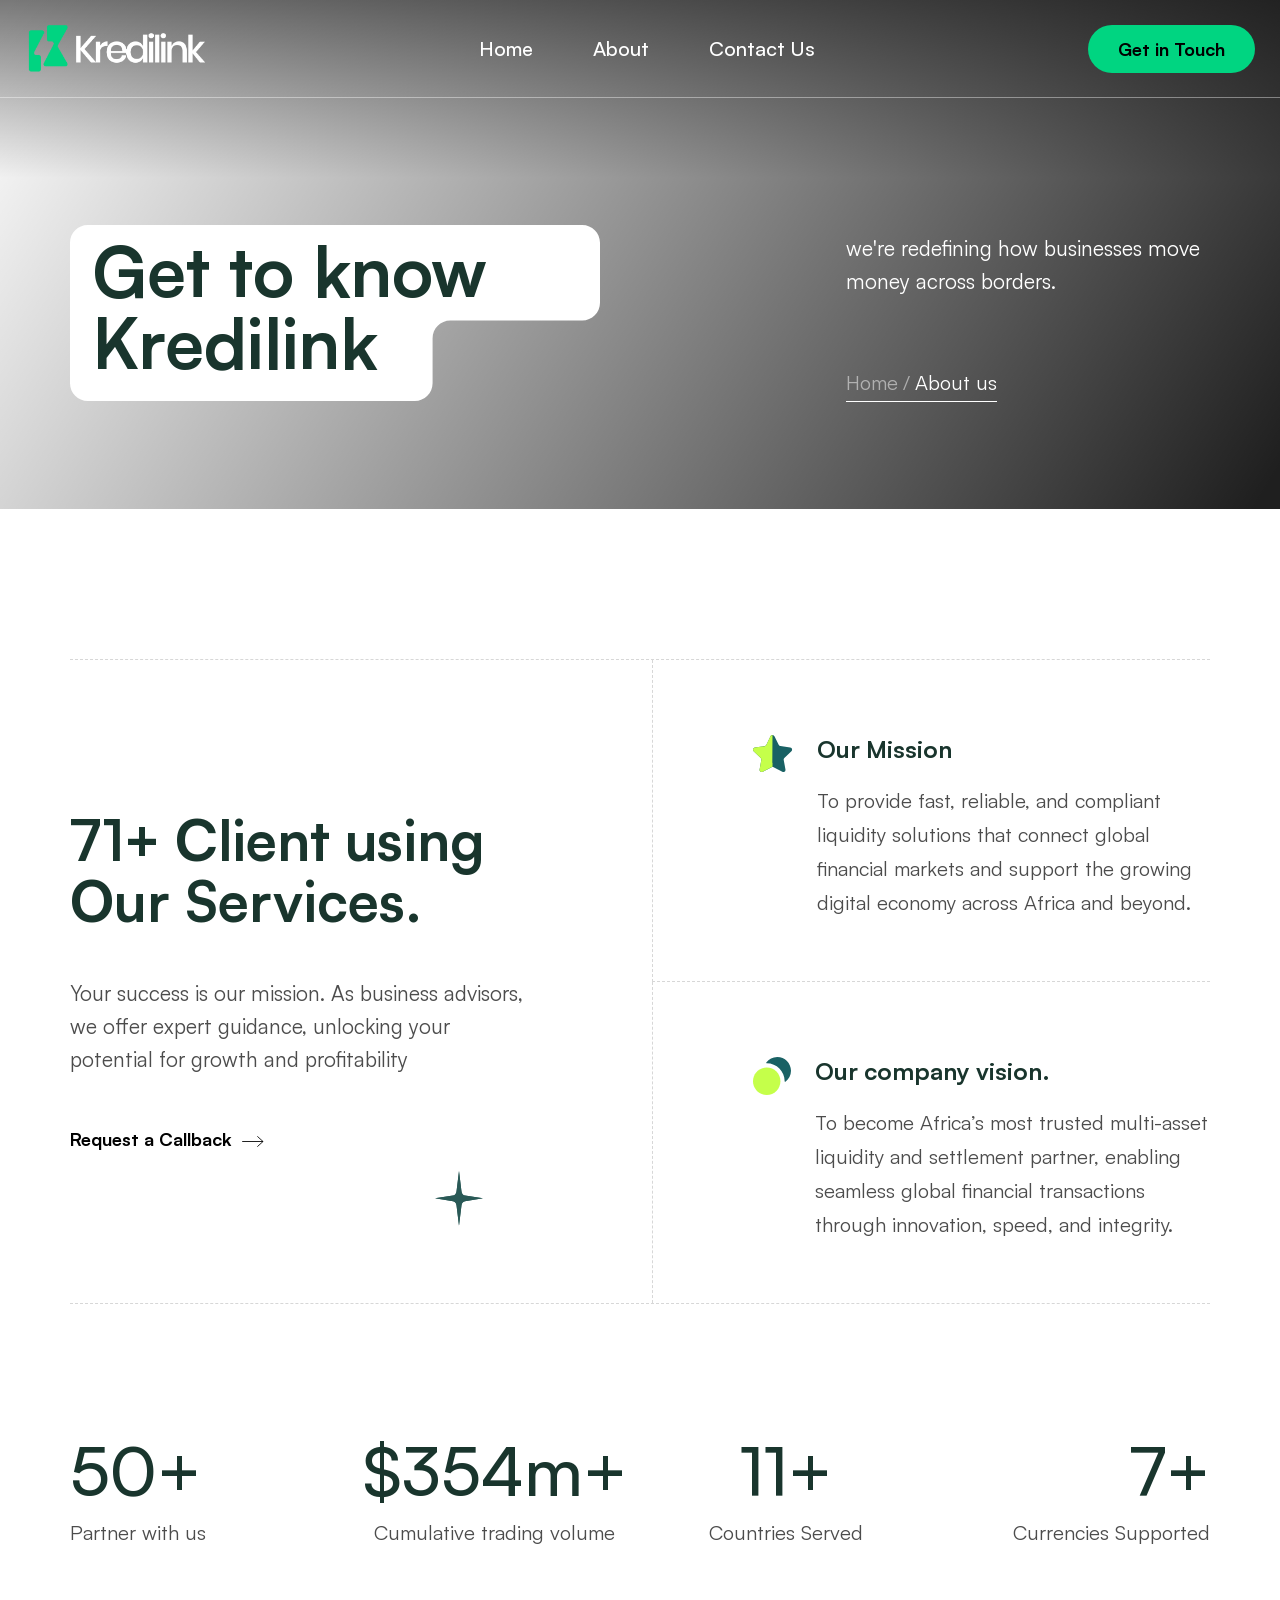
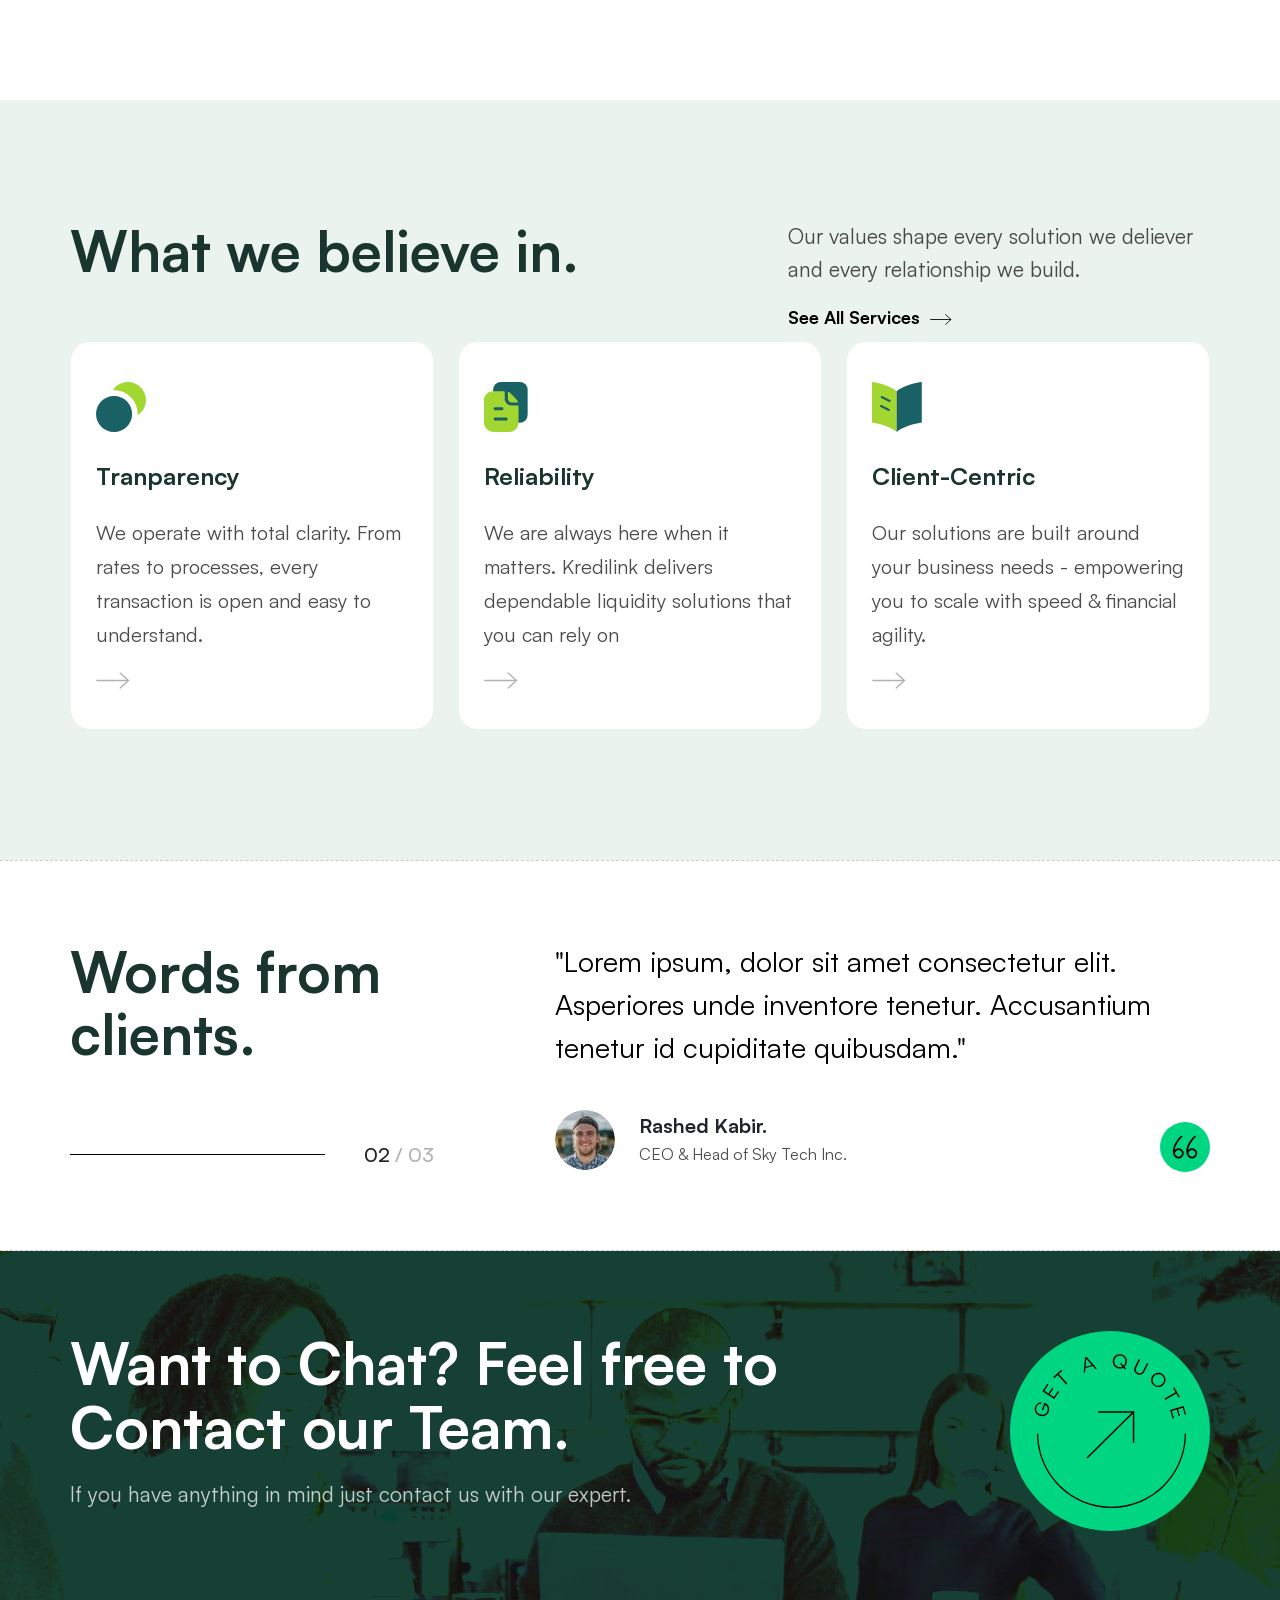
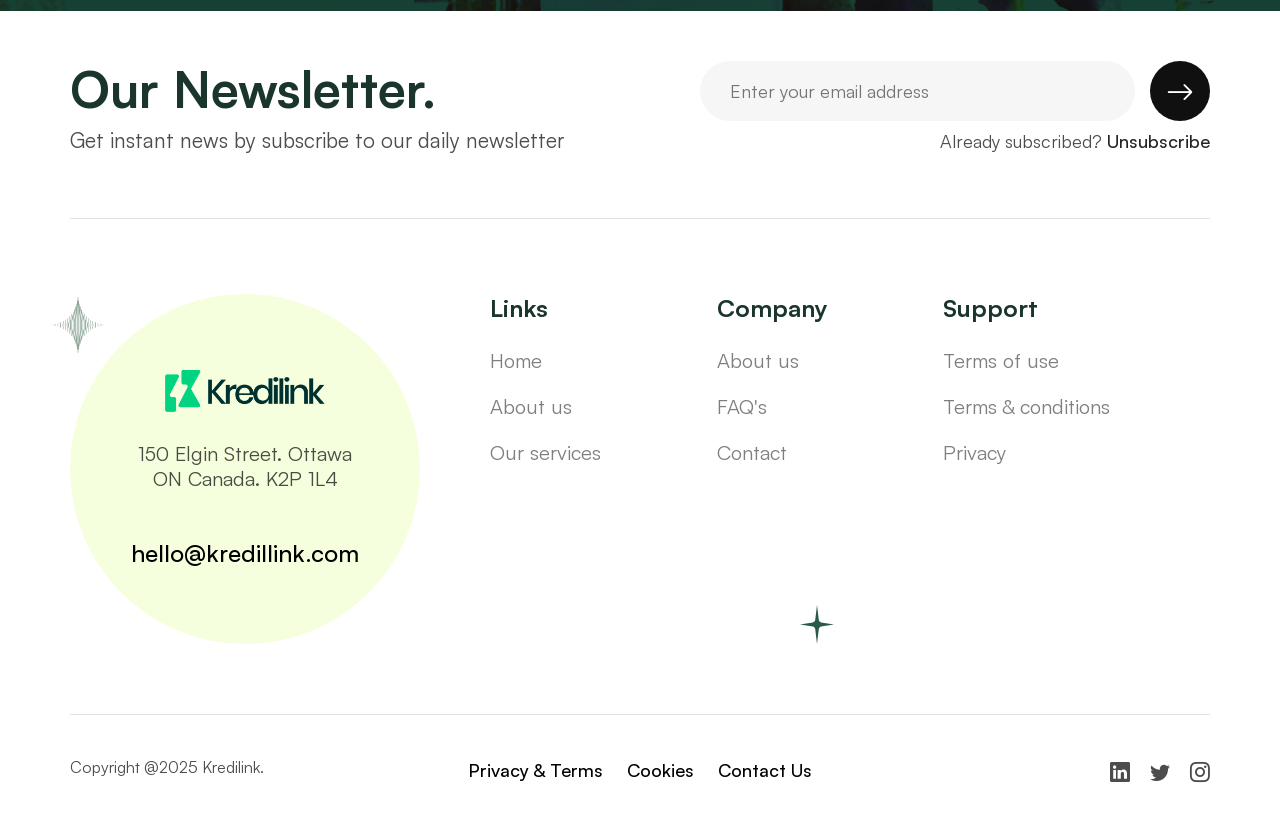
==== commit 765c6b55: "Add loader image and update site content Add images/loader.png and switch favicon and preloader imag" ====
--- a/about.html
+++ b/about.html
@@ -23,7 +23,7 @@
 	<meta name="apple-mobile-web-app-status-bar-style" content="#1A4137">
 	<title>Kredilink - Your link to seamless payment solution</title>
 	<!-- Favicon -->
-	<link rel="icon" type="image/png" sizes="56x56" href="images/fav-icon/icon.png">
+	<link rel="icon" type="image/png" sizes="56x56" href="images/loader.png">
 	<!-- Bootstrap CSS -->
 	<link rel="stylesheet" type="text/css" href="css/bootstrap.min.css" media="all">
 	<!-- Main style sheet -->
@@ -46,7 +46,7 @@
 			==================================================== -->
 		<div id="preloader">
 			<div id="ctn-preloader" class="ctn-preloader">
-				<div class="icon"><img src="images/loader.svg" alt="" class="m-auto d-block" width="60"></div>
+				<div class="icon"><img src="images/loader.png" alt="" class="m-auto d-block" width="60"></div>
 				<div class="txt-loading">
 					<span data-text-preloader="K" class="letters-loading">
 						K
@@ -90,7 +90,7 @@
 				<div class="top-header">
 					<div class="d-flex align-items-center justify-content-between">
 						<div class="logo order-lg-0">
-							<a href="index.html" class="d-flex align-items-center" style="width: 130px;">
+							<a href="index.html" class="d-flex align-items-center" style="width: 180px;">
 								<img src="images/logo/logo.png" alt="">
 							</a>
 						</div>
@@ -175,7 +175,7 @@
                             </div>
                             <!-- /.title-one -->
                             <p class="text-lg mt-45 lg-mt-30 mb-35 lg-mb-30">Your success is our mission. As business advisors, we offer expert guidance, unlocking your potential for growth and profitability</p>
-                            <a href="contact.html" class="btn-three icon-link mt-15 md-mb-40">
+                            <a href="mailto:hello@kredilink.com" class="btn-three icon-link mt-15 md-mb-40">
                                 <span>Request a Callback</span>
                                 <img src="images/lazy.svg" data-src="images/icon/icon_09.svg" alt="" class="lazy-img icon ms-1">
                             </a>
@@ -466,7 +466,7 @@
 								</div>
 								<!-- logo -->
 								<p class="lh-sm mb-45 lg-mb-30">150 Elgin Street. Ottawa<br>ON Canada. K2P 1L4</p>
-								<p class="m0"><a href="#">+234 707 730 8072</a></p>
+								<p class="m0"><a href="#">hello@kredillink.com</a></p>
 							</div>
 						</div>
 						<div class="col-lg-2 col-sm-4 mb-20">
@@ -474,14 +474,14 @@
 							<ul class="footer-nav-link style-none">
 								<li><a href="index.html">Home</a></li>
 								<li><a href="about.html">About us</a></li>
-								<li><a href="services.html">Our services</a></li>
+								<li><a href="index.html">Our services</a></li>
 							</ul>
 						</div>
 						<div class="col-lg-2 col-sm-4 mb-20">
 							<h5 class="footer-title">Company</h5>
 							<ul class="footer-nav-link style-none">
 								<li><a href="about.html">About us</a></li>
-								<li><a href="faq.html">FAQ's</a></li>
+								<li><a href="index.html">FAQ's</a></li>
 								<li><a href="contact.html">Contact</a></li>
 							</ul>
 						</div>
@@ -503,9 +503,9 @@
 					<div class="row">
 						<div class="col-xl-4 col-lg-3 order-lg-3 mb-15">
 							<ul class="style-none d-flex align-items-center justify-content-center justify-content-lg-end social-icon">
-								<li><a href="#"><i class="bi bi-facebook"></i></a></li>
-								<li><a href="#"><i class="bi bi-dribbble"></i></a></li>
-								<li><a href="#"><i class="bi bi-instagram"></i></a></li>
+								<li><a href="https://www.linkedin.com/company/kredilink-technologies-limited"><i class="bi bi-linkedin"></i></a></li>
+								<li><a href="https://x.com/kredilinkglobal?s=21"><i class="bi bi-twitter"></i></a></li>
+								<li><a href="https://www.instagram.com/kredilinkglobal?igsh=MTVtNHczMGQxZWhpcg=="><i class="bi bi-instagram"></i></a></li>
 							</ul>
 						</div>
 						<div class="col-xl-4 col-lg-6 order-lg-2 mb-15">
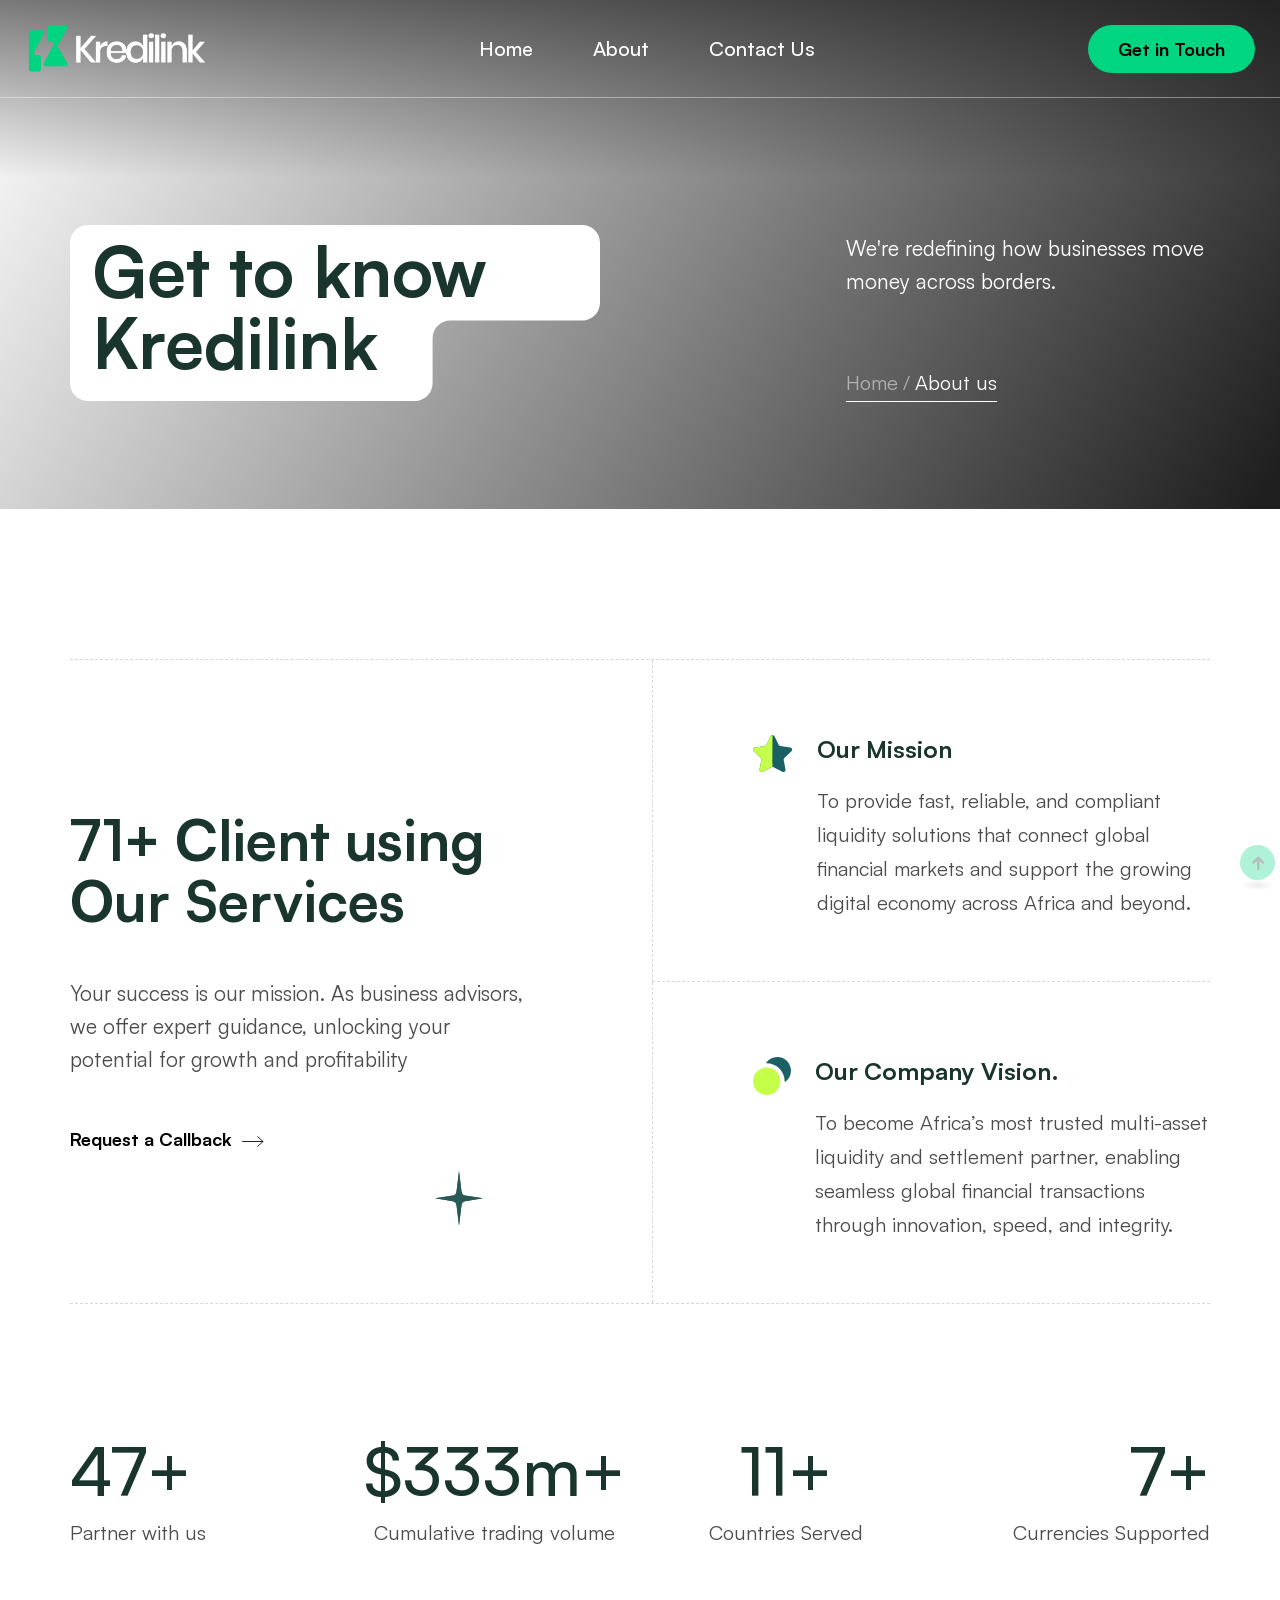
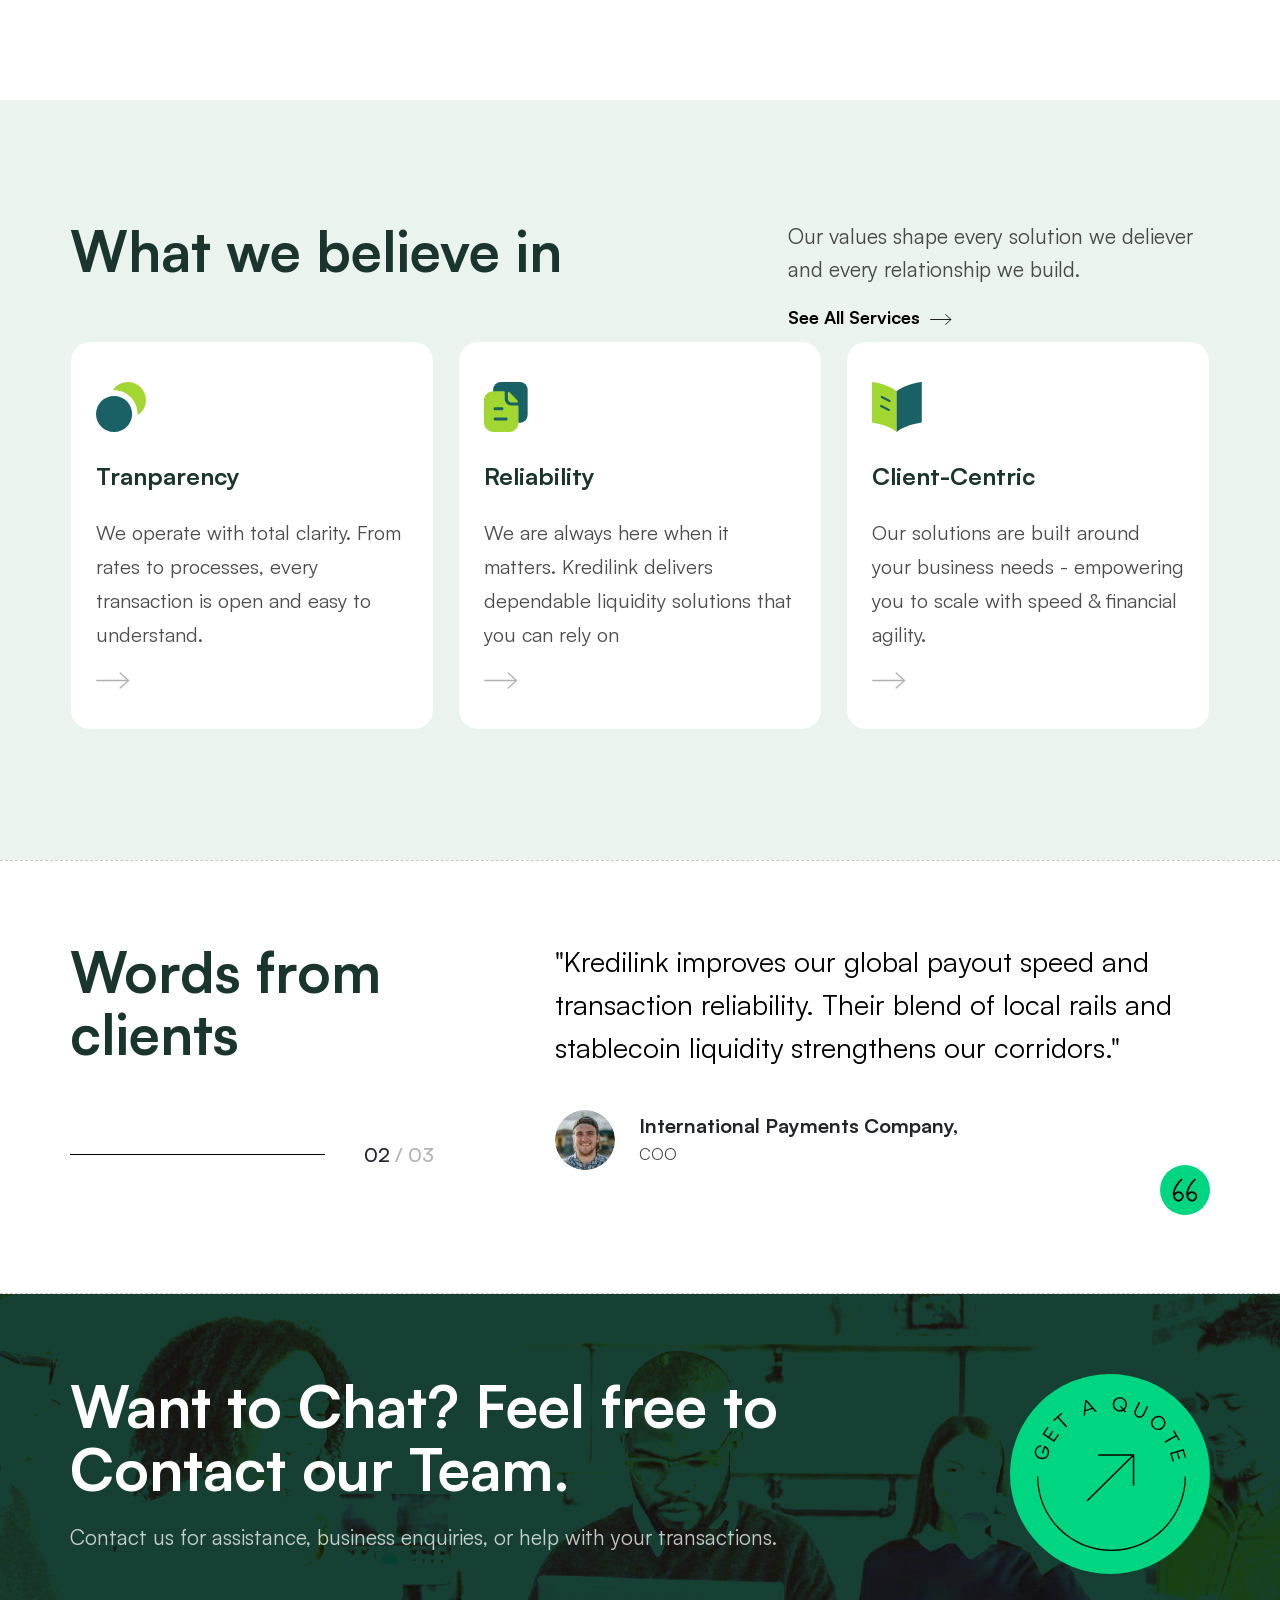
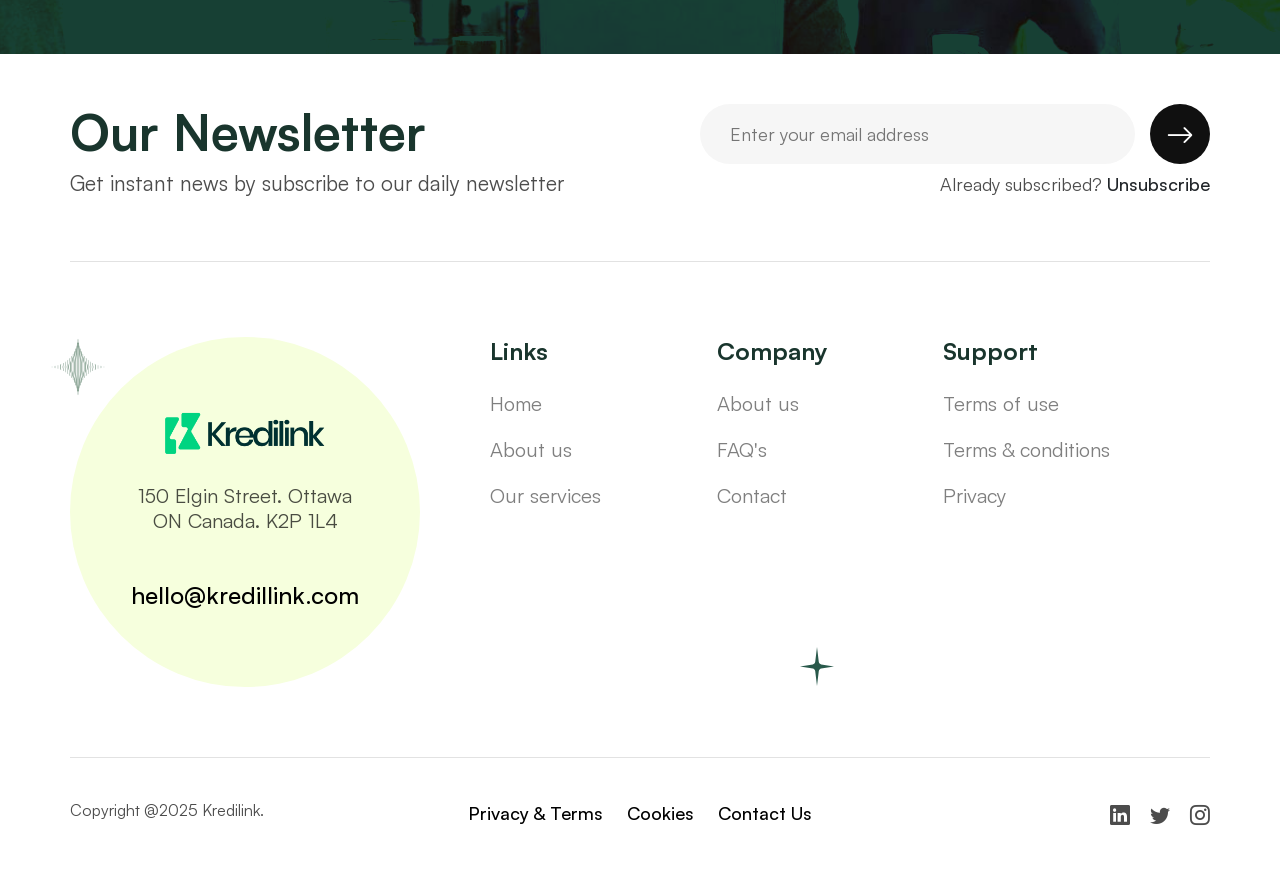
==== commit 26e8b101: "Refine content for clarity and consistency in index.html; improve phrasing for cost-effectiveness an" ====
--- a/about.html
+++ b/about.html
@@ -144,7 +144,7 @@
 						<h1 class="hero-heading d-inline-block position-relative me-xl-4">Get to know Kredilink<img src="images/shape/shape_25.svg" alt=""></h1>
 					</div>
                     <div class="col-xl-4 col-lg-5 ms-auto">
-                        <p class="text-white text-lg mb-70 lg-mb-40">we're redefining how businesses move money across borders.</p>
+                        <p class="text-white text-lg mb-70 lg-mb-40">We're redefining how businesses move money across borders.</p>
                         <ul class="style-none d-inline-flex pager">
                             <li><a href="#">Home</a></li>
                             <li>/</li>
@@ -171,7 +171,7 @@
                         <div class="col-lg-5 wow fadeInLeft">
                             <div class="title-one">
                                 <!-- <div class="upper-title">About us</div> -->
-                                <h2>71+ Client using Our Services.</h2>
+                                <h2>71+ Client using Our Services</h2>
                             </div>
                             <!-- /.title-one -->
                             <p class="text-lg mt-45 lg-mt-30 mb-35 lg-mb-30">Your success is our mission. As business advisors, we offer expert guidance, unlocking your potential for growth and profitability</p>
@@ -192,7 +192,7 @@
                             <div class="card-style-three d-flex pt-75 lg-pt-40 pb-45 lg-pb-20">
                                 <img src="images/lazy.svg" data-src="images/icon/icon_11.svg" alt="" class="lazy-img icon">
                                 <div class="ps-4">
-                                    <h4 class="fw-bold mb-20">Our company vision.</h4>
+                                    <h4 class="fw-bold mb-20">Our Company Vision.</h4>
                                     <p>To become Africa’s most trusted multi-asset liquidity and settlement partner, enabling seamless global financial transactions through innovation, speed, and integrity.</p>
                                 </div>
                             </div>
@@ -252,7 +252,7 @@
 					<div class="row">
 						<div class="col-md-6">
 							<div class="title-one text-center text-md-start mb-30 sm-mb-10">
-								<h2>What we believe in.</h2>
+								<h2>What we believe in</h2>
 							</div>
 							<!-- /.title-one -->
 						</div>
@@ -311,7 +311,7 @@
 			<div class="container">
 				<div class="position-relative">
 					<div class="title-one sm-mb-40">
-						<h2>Words from <br> clients.</h2>
+						<h2>Words from <br> clients</h2>
 					</div>
 					<!-- /.title-one -->
 					<div class="feedback-slider-one">
@@ -319,12 +319,12 @@
 							<div class="feedback-block-one">
 								<div class="row align-items-end">
 									<div class="col-md-7 ms-auto order-md-last">
-										<blockquote>"Efficient problem-solving, insightful market analysis, and actionable plans made the consulting experience invaluable to our business's success."</blockquote>
+										<blockquote>"We use Kredilink for cross-border payments, USDT and USDC liquidity, and treasury oversight. Execution is structured, compliant, and cost-efficient."</blockquote>
 										<div class="d-flex align-items-center">
 											<img src="images/media/img_08.jpg" alt="" class="avatar rounded-circle">
 											<div class="ps-4">
-												<div class="name fw-bold text-dark">James Bond.</div>
-												<p class="fs-6 m0">CEO & Head of Sky Tech Inc.</p>
+												<div class="name fw-bold text-dark">Multinational Trading Group,</div>
+												<p class="fs-6 m0">CFO</p>
 											</div>
 										</div>
 									</div>
@@ -341,12 +341,12 @@
 							<div class="feedback-block-one">
 								<div class="row align-items-end">
 									<div class="col-md-7 ms-auto order-md-last">
-										<blockquote>"Lorem ipsum, dolor sit amet consectetur elit. Asperiores unde inventore tenetur. Accusantium tenetur id cupiditate quibusdam."</blockquote>
+										<blockquote>"Kredilink improves our global payout speed and transaction reliability. Their blend of local rails and stablecoin liquidity strengthens our corridors."</blockquote>
 										<div class="d-flex align-items-center">
 											<img src="images/media/img_08.jpg" alt="" class="avatar rounded-circle">
 											<div class="ps-4">
-												<div class="name fw-bold text-dark">Rashed Kabir.</div>
-												<p class="fs-6 m0">CEO & Head of Sky Tech Inc.</p>
+												<div class="name fw-bold text-dark">International Payments Company,</div>
+												<p class="fs-6 m0">COO</p>
 											</div>
 										</div>
 									</div>
@@ -363,12 +363,12 @@
 							<div class="feedback-block-one">
 								<div class="row align-items-end">
 									<div class="col-md-7 ms-auto order-md-last">
-										<blockquote>"Lorem ipsum dolor, sit amet consectetur adipisicing elit. Fuga sed nobis eveniet nisi provident aut excepturi reiciendis officiis quo."</blockquote>
+										<blockquote>"Predictable settlement, multi-currency liquidity, and strong compliance controls make Kredilink a dependable partner for institutional digital asset operations."</blockquote>
 										<div class="d-flex align-items-center">
 											<img src="images/media/img_08.jpg" alt="" class="avatar rounded-circle">
 											<div class="ps-4">
-												<div class="name fw-bold text-dark">Zubayer Hasan.</div>
-												<p class="fs-6 m0">CEO & Head of Sky Tech Inc.</p>
+												<div class="name fw-bold text-dark">Digital Asset Exchange,</div>
+												<p class="fs-6 m0">CSO</p>
 											</div>
 										</div>
 									</div>
@@ -404,7 +404,7 @@
 							<h2 class="text-white">Want to Chat? Feel free to Contact our Team.</h2>
 						</div>
 						<!-- /.title-one -->
-						<p class="text-lg m0 text-white opacity-75">If you have anything in mind just contact us with our expert.</p>
+						<p class="text-lg m0 text-white opacity-75">Contact us for assistance, business enquiries, or help with your transactions.</p>
 					</div>
 					<div class="col-lg-4 col-md-3">
 						<a href="https://wa.me/2347077308072" target="_blank" class="quote-btn color-two tran5s rounded-circle d-flex align-items-center justify-content-center ms-auto">
@@ -429,7 +429,7 @@
                 <div class="main-wrapper bottom-border">
                     <div class="row">
                         <div class="col-lg-6">
-                            <h2 class="fw-bold">Our Newsletter.</h2>
+                            <h2 class="fw-bold">Our Newsletter</h2>
                             <p class="text-lg md-pb-20">Get instant news by subscribe to our daily newsletter</p>
                         </div>
                         <div class="col-lg-6">
--- a/css/style.min.css
+++ b/css/style.min.css
@@ -2742,7 +2742,7 @@
   transform: translate(-50%, -7%);
 }
 .hero-banner-four {
-  background: url(../images/assets/bg_01.svg) no-repeat center bottom;
+  background: url(../images/assets/LAPTOP.png) no-repeat center bottom;
   background-size: cover;
   z-index: 1;
 }
@@ -4342,7 +4342,7 @@
   left: 0;
 }
 .text-feature-nine {
-  background: url(../images/assets/bg_03.svg) no-repeat center bottom;
+  background: url(../images/assets/LAPTOP.png) no-repeat center bottom;
   background-size: cover;
   z-index: 1;
 }
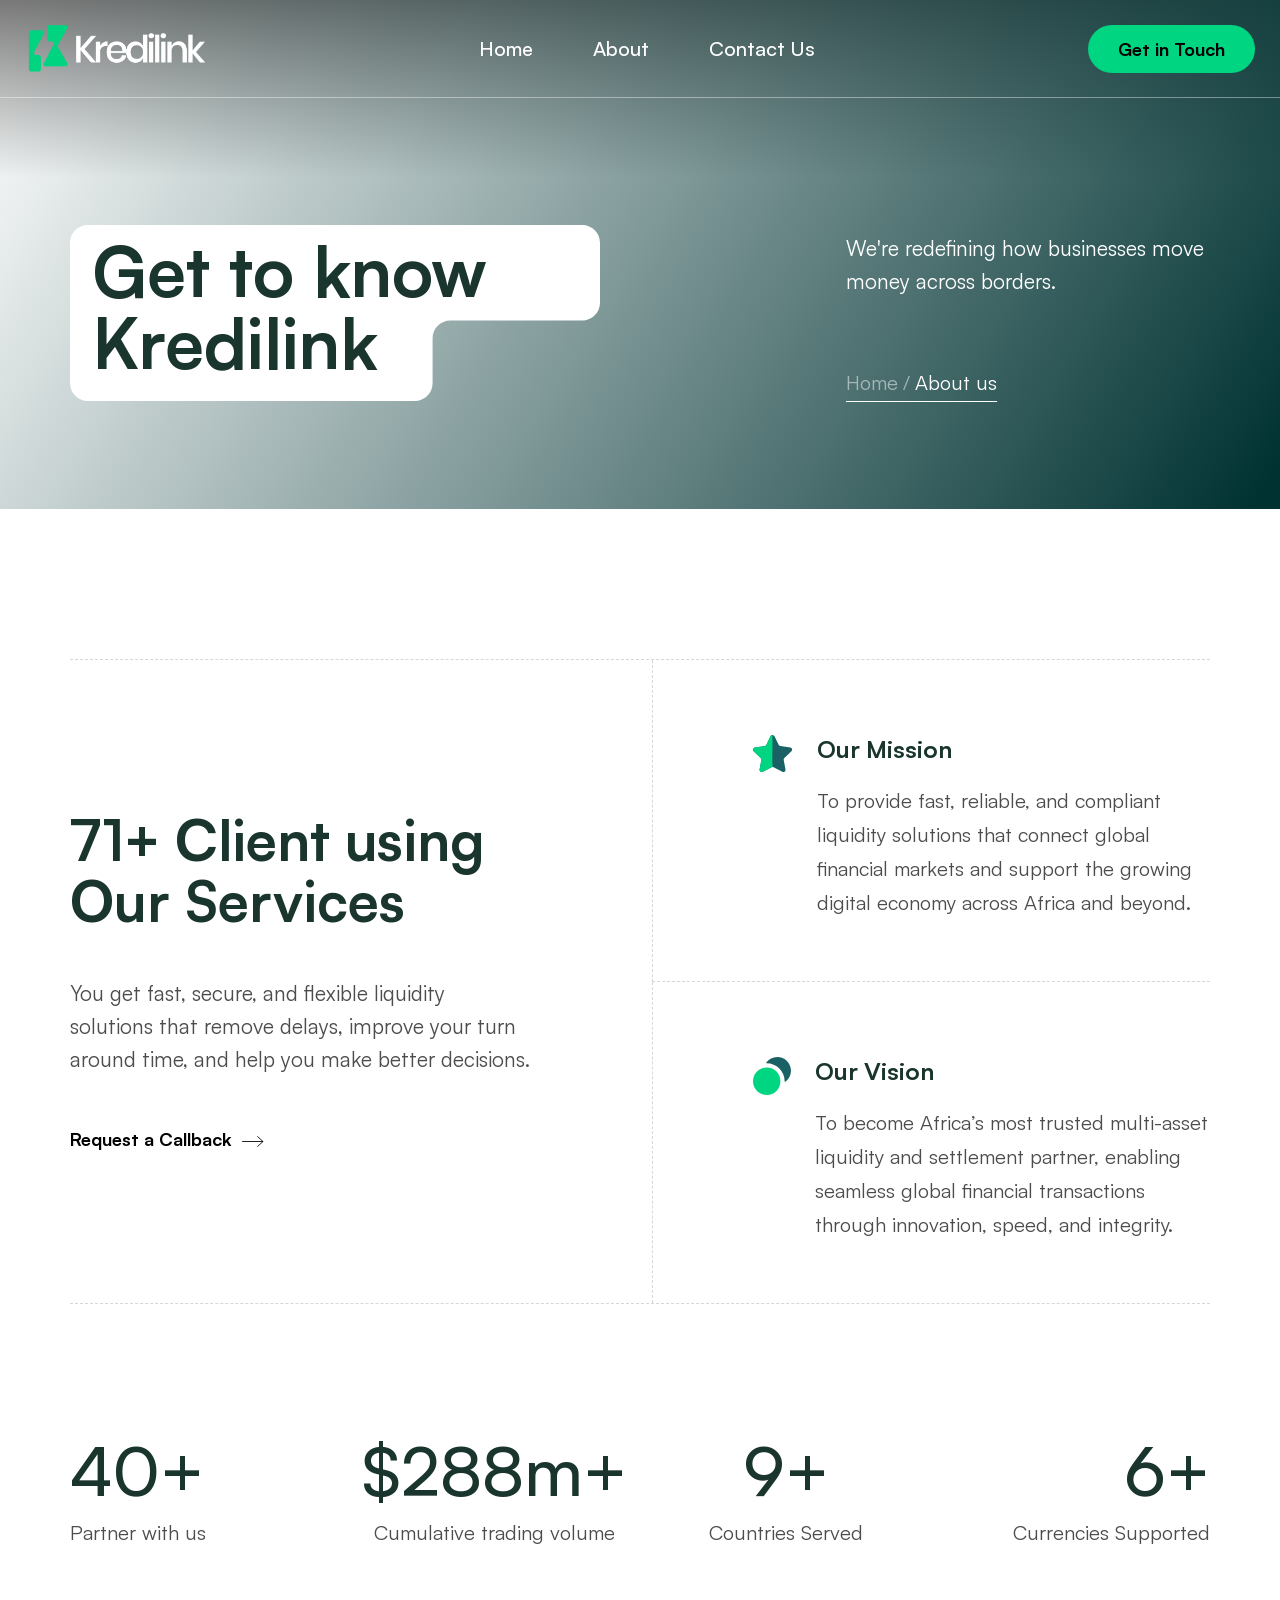
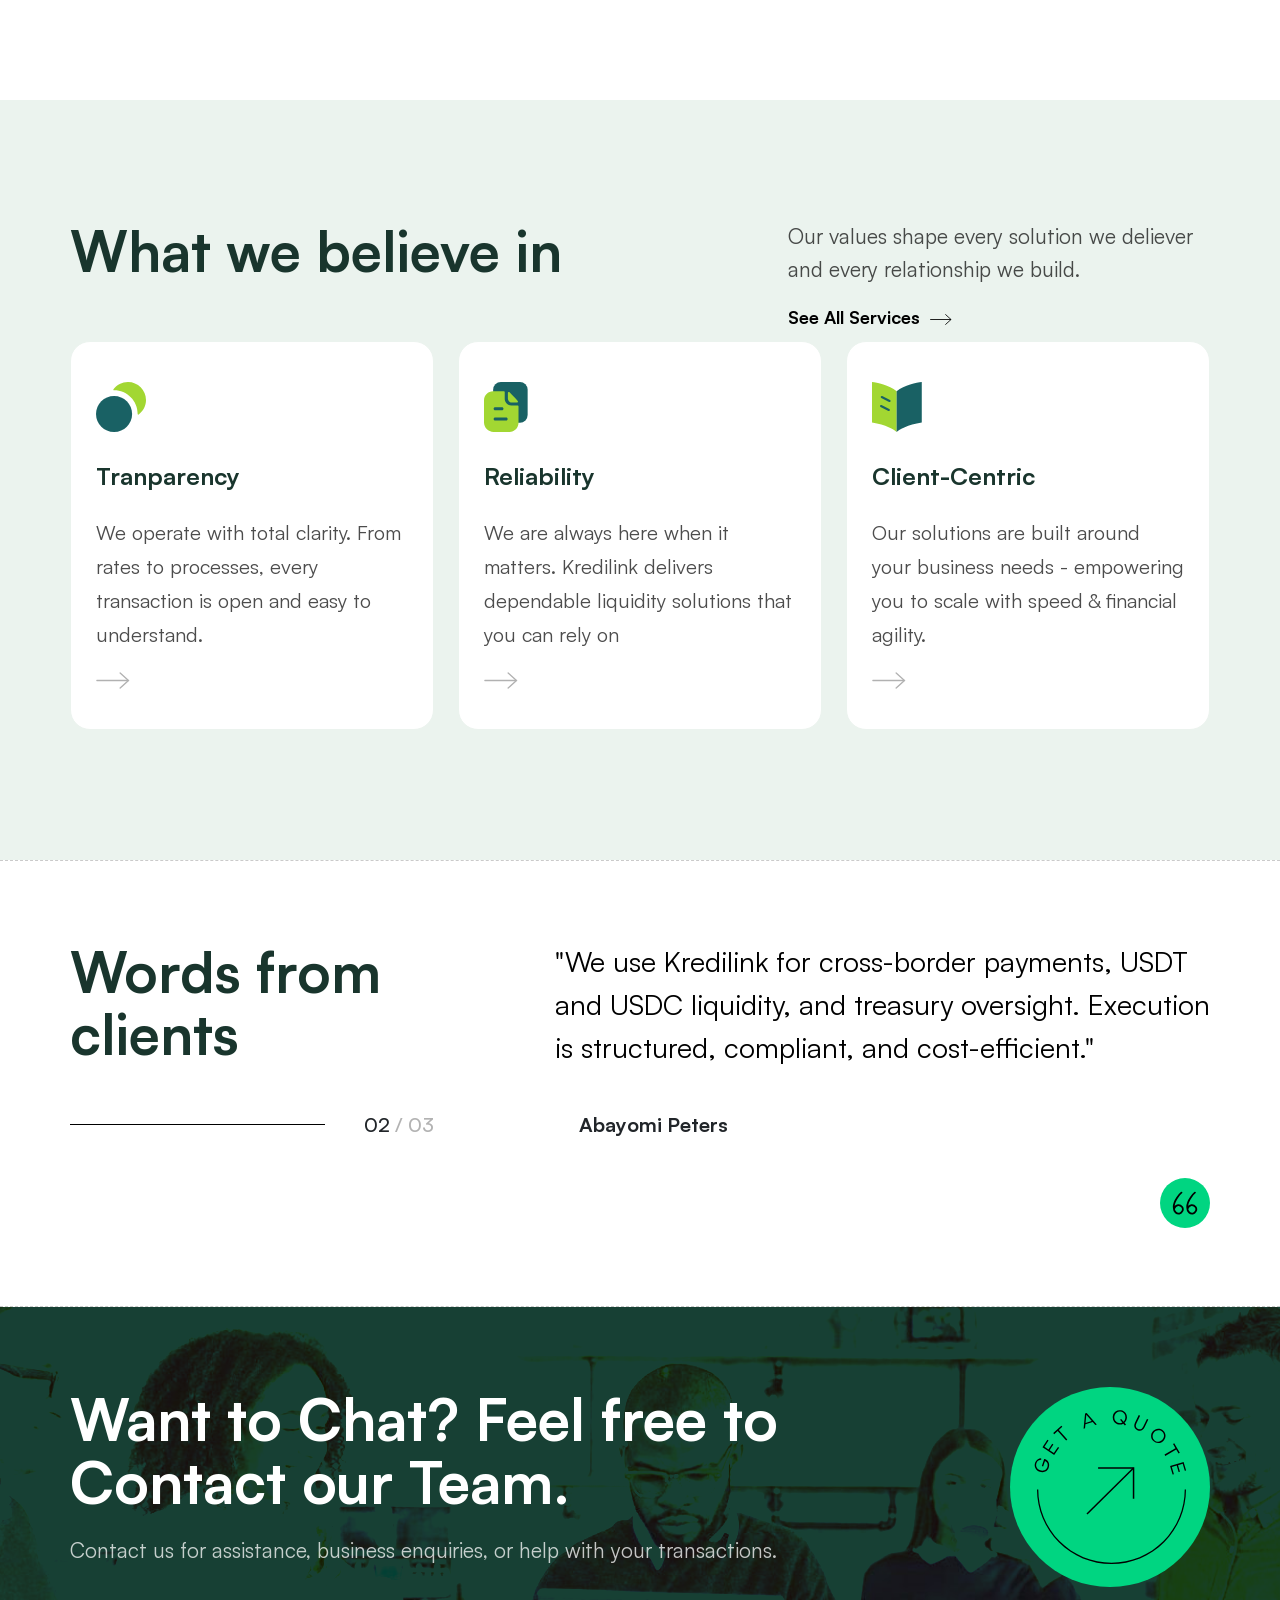
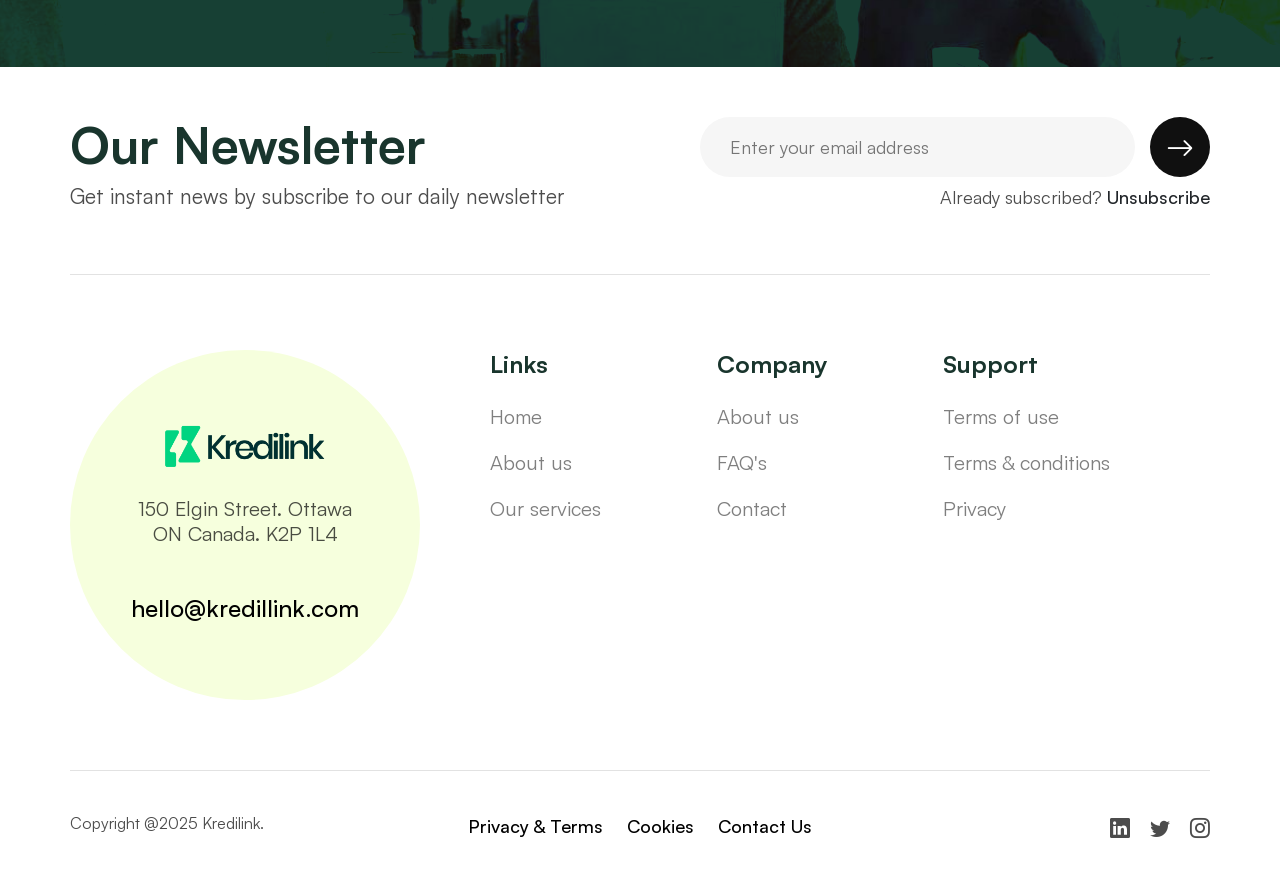
==== commit 9ca5dc33: "Add new SVG icons for various functionalities - Added B2BPAYMENT.svg for B2B payment representation." ====
--- a/about.html
+++ b/about.html
@@ -174,7 +174,7 @@
                                 <h2>71+ Client using Our Services</h2>
                             </div>
                             <!-- /.title-one -->
-                            <p class="text-lg mt-45 lg-mt-30 mb-35 lg-mb-30">Your success is our mission. As business advisors, we offer expert guidance, unlocking your potential for growth and profitability</p>
+                            <p class="text-lg mt-45 lg-mt-30 mb-35 lg-mb-30">You get fast, secure, and flexible liquidity solutions that remove delays, improve your turn around time, and help you make better decisions.</p>
                             <a href="mailto:hello@kredilink.com" class="btn-three icon-link mt-15 md-mb-40">
                                 <span>Request a Callback</span>
                                 <img src="images/lazy.svg" data-src="images/icon/icon_09.svg" alt="" class="lazy-img icon ms-1">
@@ -192,14 +192,14 @@
                             <div class="card-style-three d-flex pt-75 lg-pt-40 pb-45 lg-pb-20">
                                 <img src="images/lazy.svg" data-src="images/icon/icon_11.svg" alt="" class="lazy-img icon">
                                 <div class="ps-4">
-                                    <h4 class="fw-bold mb-20">Our Company Vision.</h4>
+                                    <h4 class="fw-bold mb-20">Our Vision</h4>
                                     <p>To become Africa’s most trusted multi-asset liquidity and settlement partner, enabling seamless global financial transactions through innovation, speed, and integrity.</p>
                                 </div>
                             </div>
                             <!-- /.card-style-three -->
                         </div>
                     </div>
-                    <img src="images/lazy.svg" data-src="images/shape/shape_05.svg" alt="" class="lazy-img shapes shape_01">
+                    <!-- <img src="images/lazy.svg" data-src="images/shape/shape_05.svg" alt="" class="lazy-img shapes shape_01"> -->
                 </div>
 
                 <div class="counter-wrapper mt-80 lg-mt-20">
@@ -319,12 +319,10 @@
 							<div class="feedback-block-one">
 								<div class="row align-items-end">
 									<div class="col-md-7 ms-auto order-md-last">
-										<blockquote>"We use Kredilink for cross-border payments, USDT and USDC liquidity, and treasury oversight. Execution is structured, compliant, and cost-efficient."</blockquote>
+										<blockquote>"Kredilink makes it easy for us to trade and settle across multiple markets without delays. The rates are competitive, and what you see is what you pay. There are no hidden charges, which makes planning and execution much easier for us"</blockquote>
 										<div class="d-flex align-items-center">
-											<img src="images/media/img_08.jpg" alt="" class="avatar rounded-circle">
 											<div class="ps-4">
-												<div class="name fw-bold text-dark">Multinational Trading Group,</div>
-												<p class="fs-6 m0">CFO</p>
+												<div class="name fw-bold text-dark">Bolaji Ogungbade</div>
 											</div>
 										</div>
 									</div>
@@ -332,6 +330,26 @@
 										<div class="d-flex align-items-center justify-content-between sm-mt-40">
 											<div class="line"></div>
 											<div class="count fw-500"><span class="text-dark">01</span>  /  03</div>
+										</div>
+									</div>
+								</div>
+							</div>
+						</div>
+						<div class="item">
+							<div class="feedback-block-one">
+								<div class="row align-items-end">
+									<div class="col-md-7 ms-auto order-md-last">
+										<blockquote>"We use Kredilink for cross-border payments, USDT and USDC liquidity, and treasury oversight. Execution is structured, compliant, and cost-efficient."</blockquote>
+										<div class="d-flex align-items-center">
+											<div class="ps-4">
+												<div class="name fw-bold text-dark">Abayomi Peters</div>
+											</div>
+										</div>
+									</div>
+									<div class="col-md-4 order-md-first">
+										<div class="d-flex align-items-center justify-content-between sm-mt-40">
+											<div class="line"></div>
+											<div class="count fw-500"><span class="text-dark">02</span>  /  03</div>
 										</div>
 									</div>
 								</div>
@@ -343,32 +361,8 @@
 									<div class="col-md-7 ms-auto order-md-last">
 										<blockquote>"Kredilink improves our global payout speed and transaction reliability. Their blend of local rails and stablecoin liquidity strengthens our corridors."</blockquote>
 										<div class="d-flex align-items-center">
-											<img src="images/media/img_08.jpg" alt="" class="avatar rounded-circle">
 											<div class="ps-4">
-												<div class="name fw-bold text-dark">International Payments Company,</div>
-												<p class="fs-6 m0">COO</p>
-											</div>
-										</div>
-									</div>
-									<div class="col-md-4 order-md-first">
-										<div class="d-flex align-items-center justify-content-between sm-mt-40">
-											<div class="line"></div>
-											<div class="count fw-500"><span class="text-dark">02</span>  /  03</div>
-										</div>
-									</div>
-								</div>
-							</div>
-						</div>
-						<div class="item">
-							<div class="feedback-block-one">
-								<div class="row align-items-end">
-									<div class="col-md-7 ms-auto order-md-last">
-										<blockquote>"Predictable settlement, multi-currency liquidity, and strong compliance controls make Kredilink a dependable partner for institutional digital asset operations."</blockquote>
-										<div class="d-flex align-items-center">
-											<img src="images/media/img_08.jpg" alt="" class="avatar rounded-circle">
-											<div class="ps-4">
-												<div class="name fw-bold text-dark">Digital Asset Exchange,</div>
-												<p class="fs-6 m0">CSO</p>
+												<div class="name fw-bold text-dark">Uchena Joy</div>
 											</div>
 										</div>
 									</div>
@@ -494,8 +488,8 @@
 							</ul>
 						</div>
 					</div>
-					<img src="images/lazy.svg" data-src="images/shape/shape_38.svg" alt="" class="lazy-img shapes shape_01">
-					<img src="images/lazy.svg" data-src="images/shape/shape_39.svg" alt="" class="lazy-img shapes shape_02">
+					<!-- <img src="images/lazy.svg" data-src="images/shape/shape_38.svg" alt="" class="lazy-img shapes shape_01"> -->
+					<!-- <img src="images/lazy.svg" data-src="images/shape/shape_39.svg" alt="" class="lazy-img shapes shape_02"> -->
 				</div> <!-- /.inner-wrapper -->
 			</div>
 			<div class="container">
--- a/css/style.min.css
+++ b/css/style.min.css
@@ -3379,7 +3379,7 @@
   background: linear-gradient(
     121.31deg,
     rgba(0, 0, 0, 0) 0.55%,
-    rgba(0, 0, 0, 0.88) 98.35%
+    rgba(0, 50, 50, 1) 98.35%
   );
 }
 .inner-banner-one .hero-heading {
@@ -4310,6 +4310,18 @@
   left: 0;
   width: 63.64%;
   z-index: -1;
+}
+.text-feature-six .latest {
+  position: absolute;
+  bottom: 0;
+  left: -38px !important;
+  width: 120% !important;
+  z-index: -1;
+}
+@media (max-width: 767px) {
+  .text-feature-six .latest {
+    display: none;
+  }
 }
 .text-feature-six .media-wrapper .screen_01 {
   width: 61.1%;
@@ -4373,7 +4385,7 @@
   opacity: 0.8;
 }
 .text-feature-nine .vertical-text-wrapper .text-list:hover {
-  color: #c5ff4a;
+  color: #00d581;
   opacity: 1;
   mix-blend-mode: normal;
 }
@@ -5332,7 +5344,7 @@
   position: absolute;
   width: 100%;
   height: 13px;
-  background: #c5ff4a;
+  background: #00d581;
   left: 0;
   bottom: 19%;
   z-index: -1;
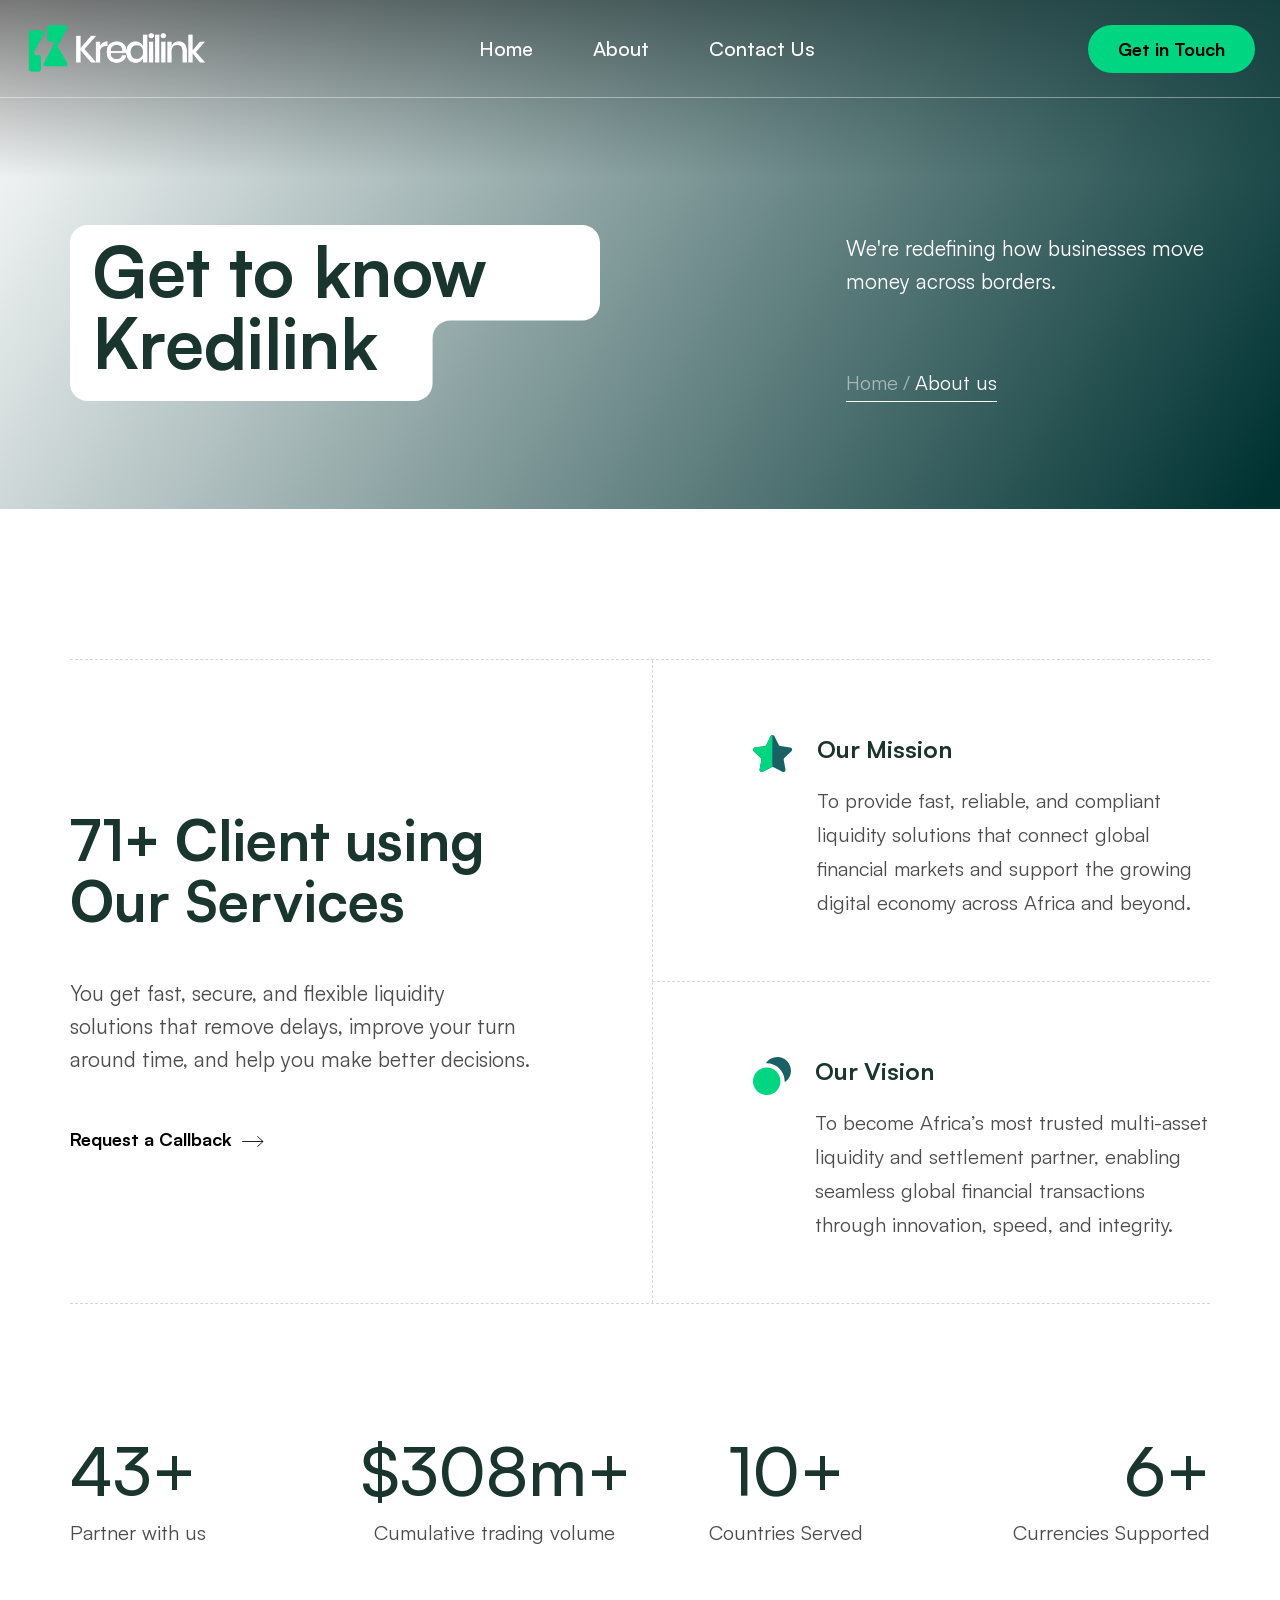
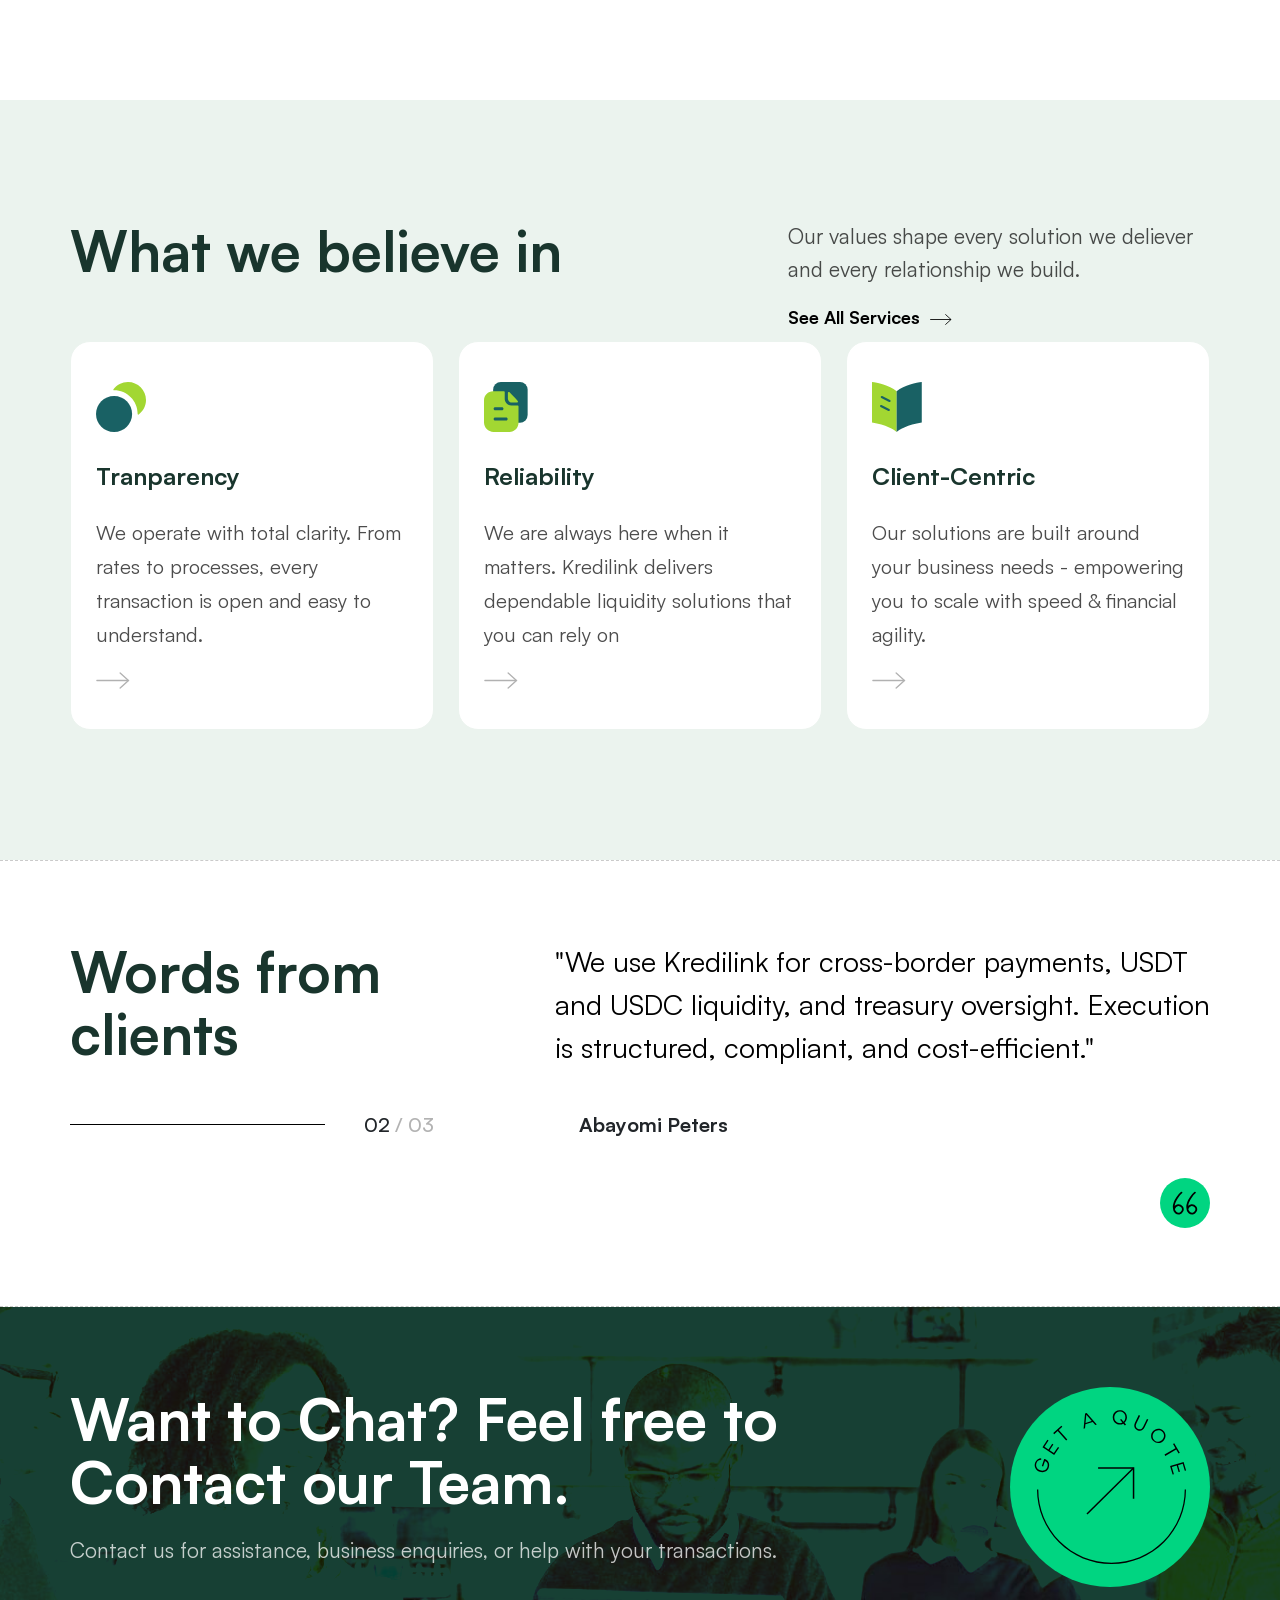
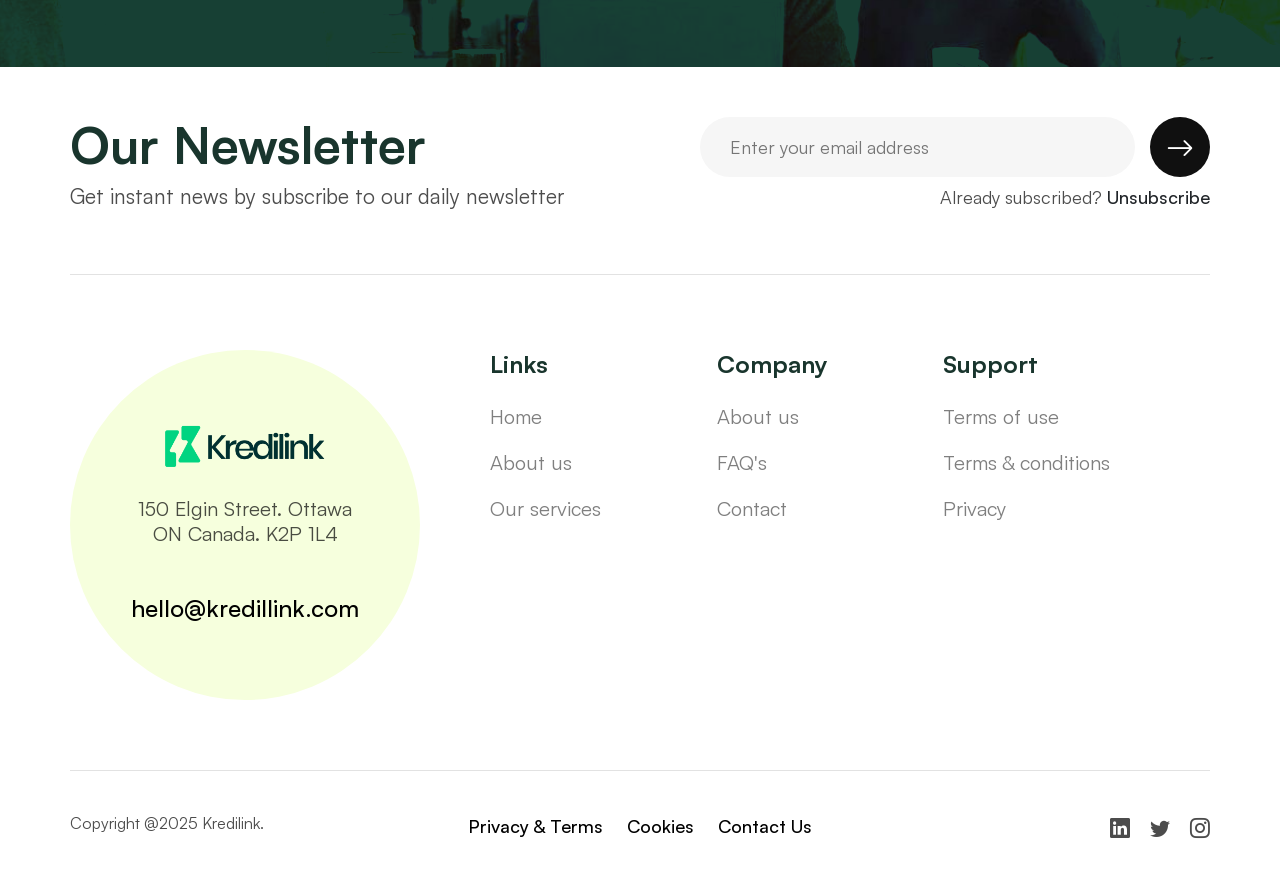
==== commit 47692a58: "Refactor code structure for improved readability and maintainability" ====
--- a/about.html
+++ b/about.html
@@ -4,11 +4,11 @@
 <head>
 	<meta charset="UTF-8">
 	<meta name="keywords" content="Digital marketing agency, Digital marketing company, Digital marketing services">
-	<meta name="description" content="Babun is a beautiful website template designed for Business & Consulting websites.">
+	<meta name="description" content="Kredilink - Your link to seamless payment solution">
     <meta property="og:site_name" content="Babun">
     <meta property="og:url" content="https://creativegigstf.com">
     <meta property="og:type" content="website">
-    <meta property="og:title" content="Babun - Business & Consulting HTML5 Template">
+    <meta property="og:title" content="Kredilink - Your link to seamless payment solution">
 	<meta name='og:image' content='images/assets/ogg.png'>
 	<!-- For IE -->
 	<meta http-equiv="X-UA-Compatible" content="IE=edge">
@@ -108,7 +108,7 @@
 							</button>
 							<div class="collapse navbar-collapse" id="navbarNav">
 								<ul class="navbar-nav align-items-lg-center">
-									<li class="d-block d-lg-none"><div class="logo"><a href="index.html" class="d-block"><img src="images/logo/logo_01.svg" alt=""></a></div></li>
+									<li class="d-block d-lg-none"><div class="logo"><a href="index.html" class="d-block"><img src="images/logo/logo.png" alt=""></a></div></li>
 									<li class="nav-item">
 										<a class="nav-link" href="index.html" role="button"
 											data-bs-auto-close="outside" aria-expanded="false">Home
--- a/css/style.min.css
+++ b/css/style.min.css
@@ -2522,6 +2522,7 @@
   .navbar-collapse .logo {
     margin-bottom: 10vh;
     padding-left: 12px;
+    width: 200px;
   }
   .white-vr .navbar-collapse {
     background-color: #0c3a30;
@@ -7629,7 +7630,7 @@
   right: 0;
   bottom: 0;
   top: -20%;
-  background: url(../images/assets/bg_04.svg) no-repeat center bottom;
+  background: url(../images/assets/bg_03.svg) no-repeat center bottom;
   background-size: cover;
   z-index: -1;
 }
